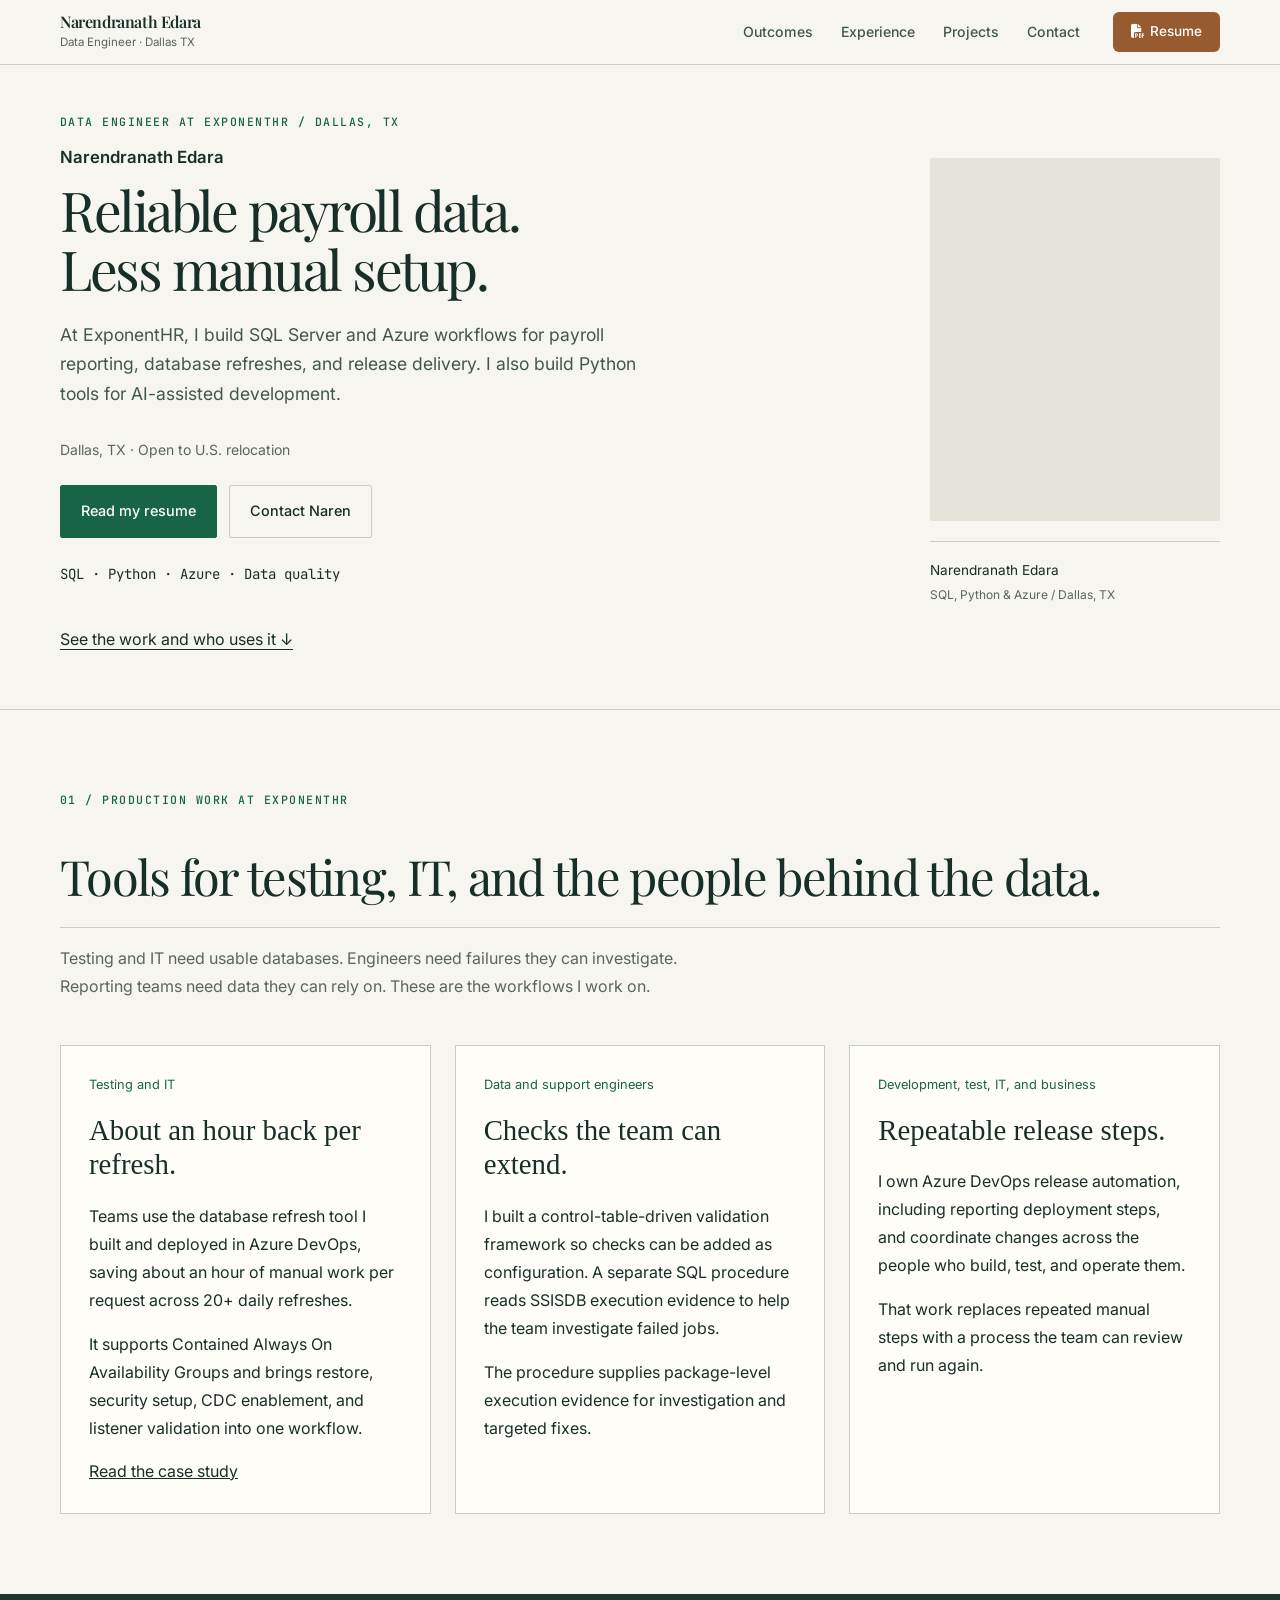
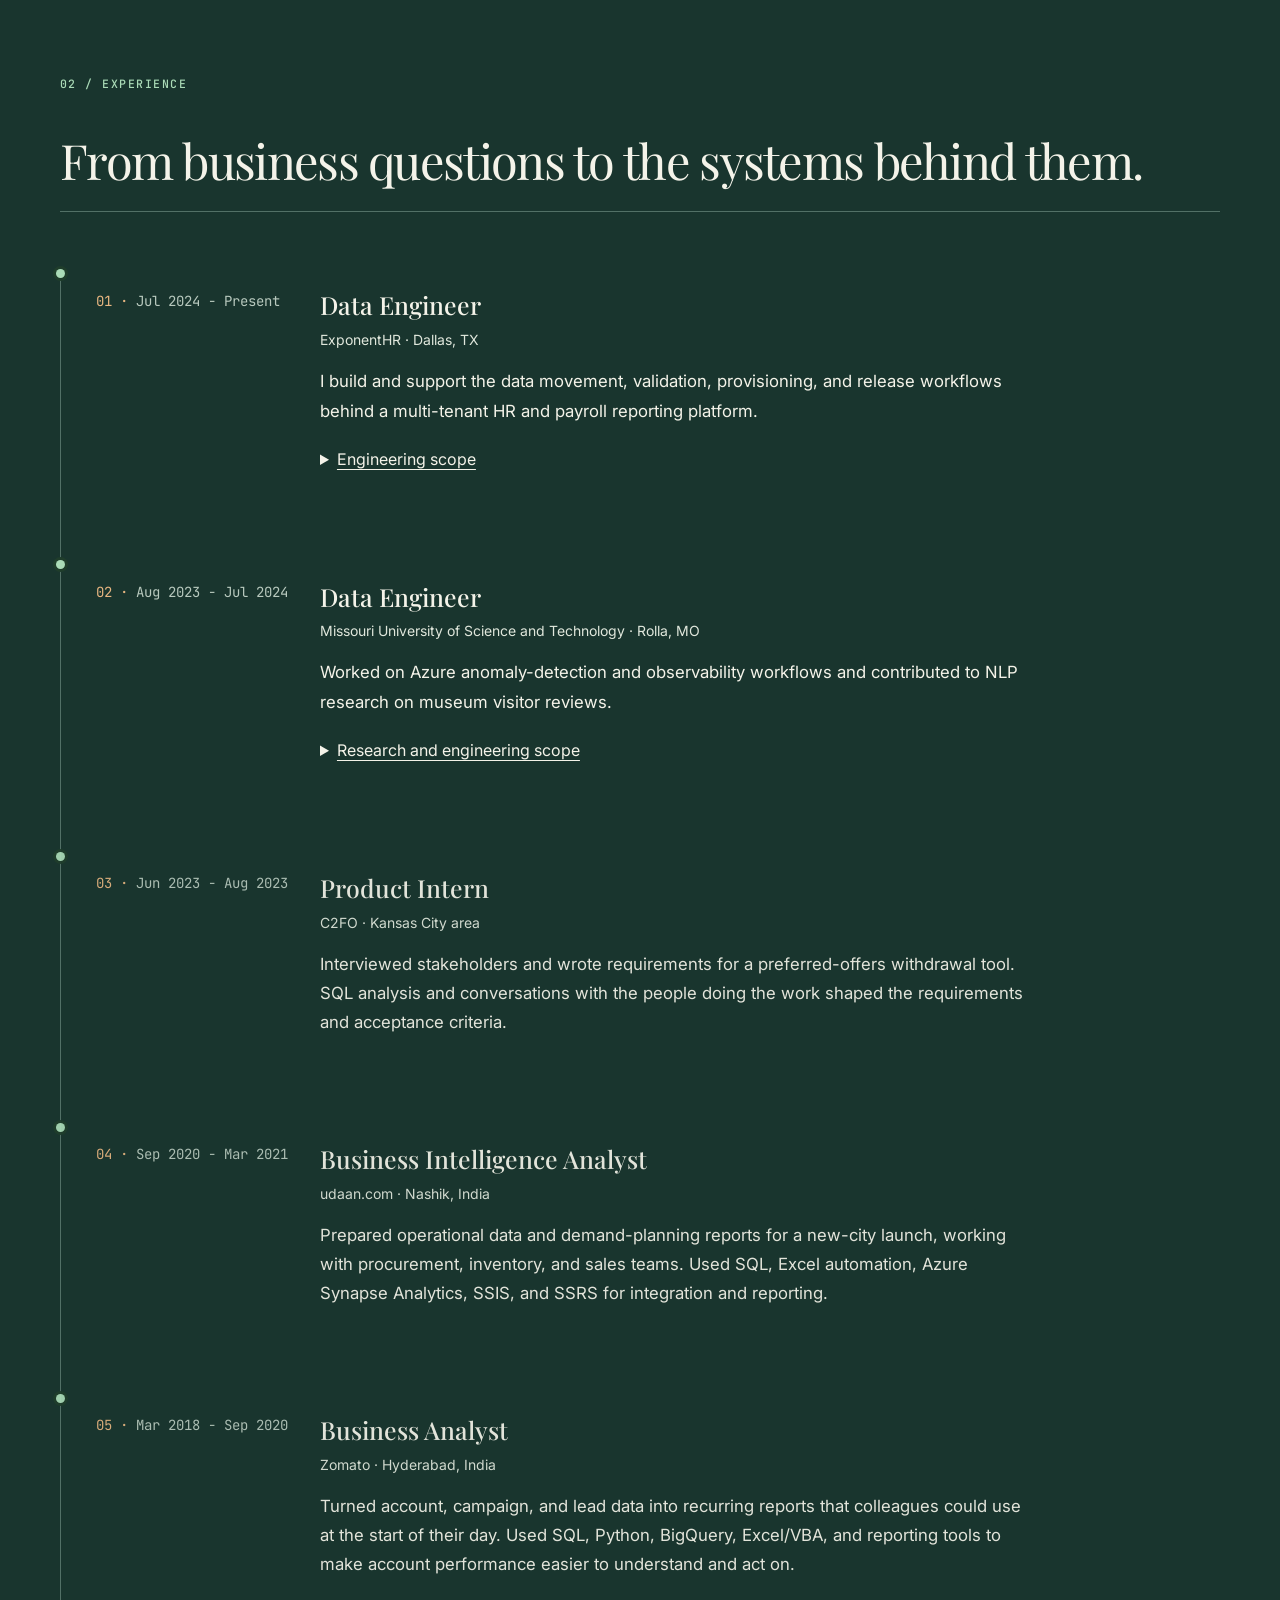
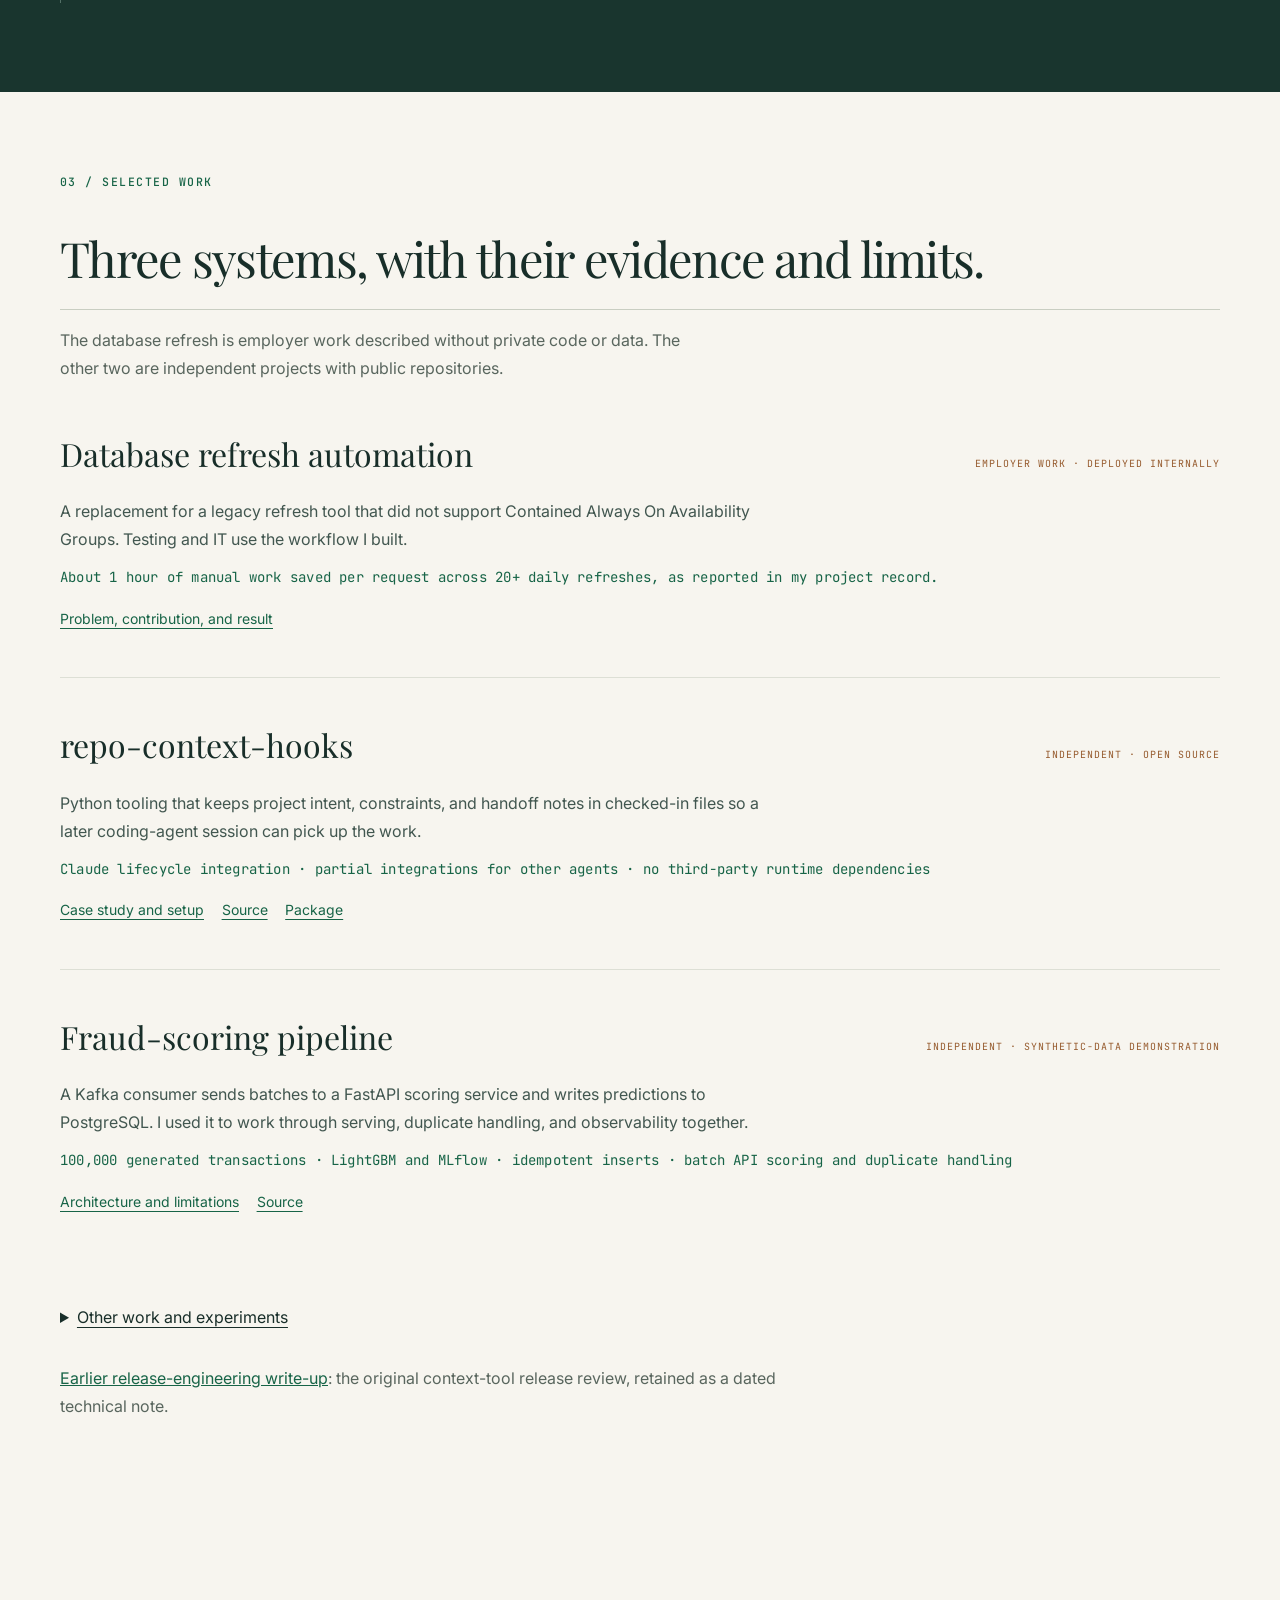
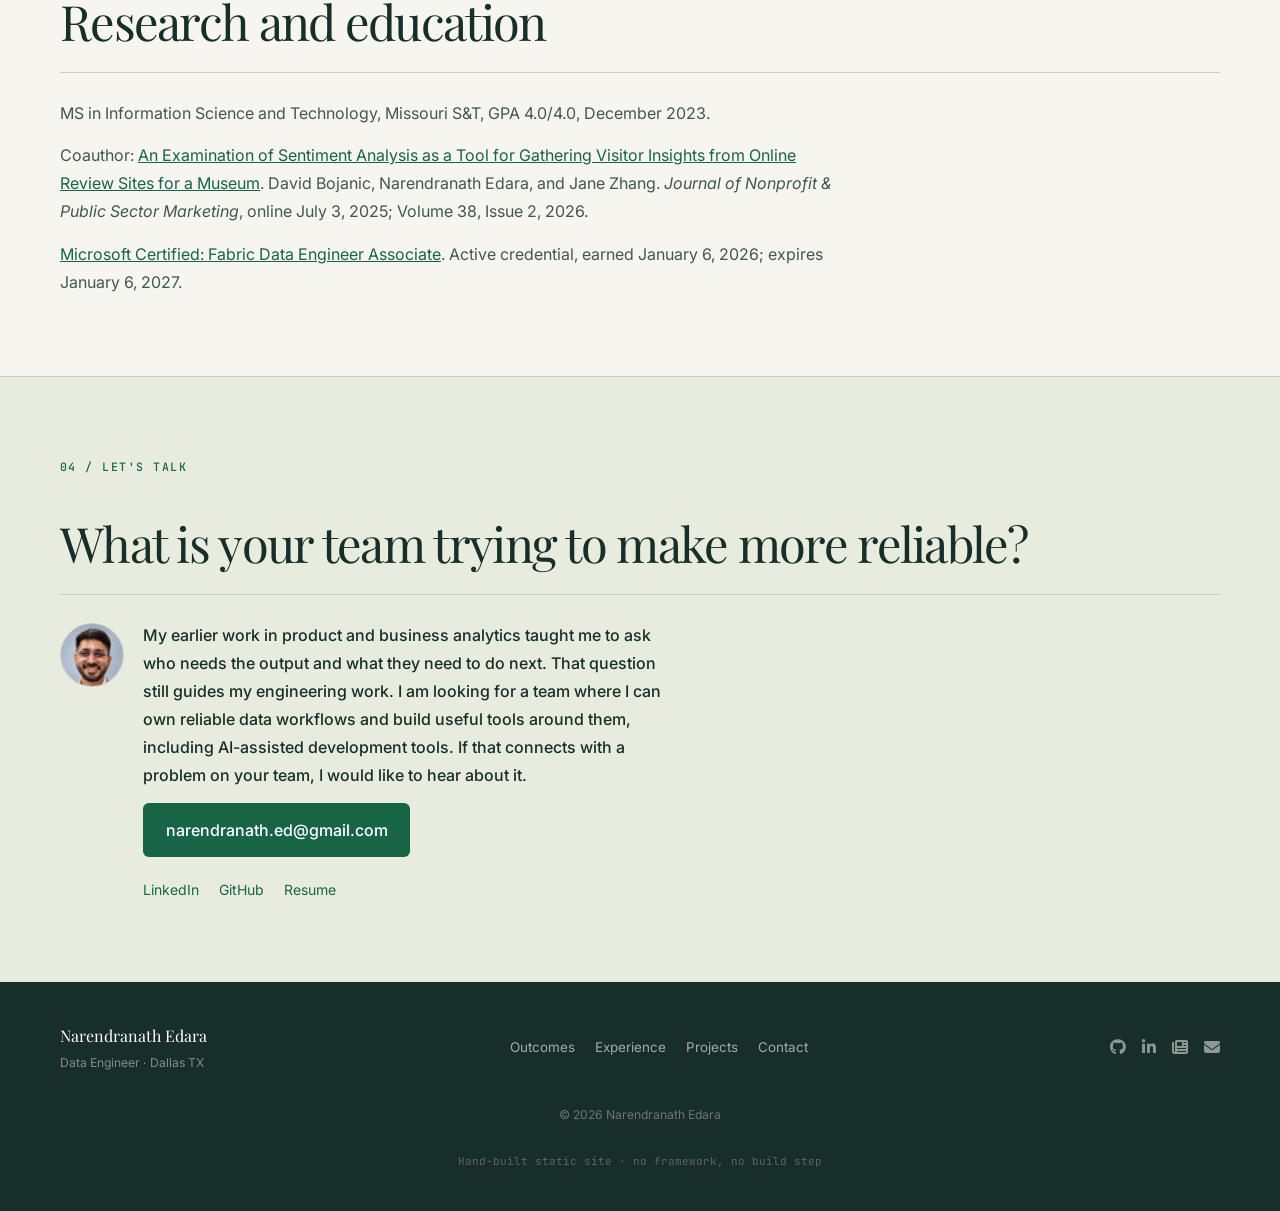
==== index.html @ 7d912629 "Align evidence register and checks with the reviewed reading path" ====
<!DOCTYPE html>
<html lang="en">
<head>
  <meta charset="UTF-8">
  <meta name="viewport" content="width=device-width, initial-scale=1.0">
  <meta name="description" content="Narendranath Edara, Data Engineer at ExponentHR. Reliable SQL Server and Azure pipelines, database refresh automation, and independent Python tools for AI-assisted development.">
  <meta name="author" content="Narendranath Edara">
  <meta property="og:title" content="Narendranath Edara | Data Engineer - Reliable Pipelines and Platform Automation">
  <meta property="og:description" content="Production data engineering and platform automation, with public Python developer tools and clear case studies.">
  <meta property="og:type" content="website">
  <meta property="og:url" content="https://narendranathe.github.io/">
  <!-- Share card: ?v= is the file's own content hash, so regenerating the card
       moves it automatically. LinkedIn and Slack cache by URL, and a stale one
       means the old card outlives the new file. -->
  <meta property="og:image" content="https://narendranathe.github.io/static/originals/headshot-avatar.jpg">
  <meta property="og:image:width" content="512">
  <meta property="og:image:height" content="512">
  <meta property="og:image:type" content="image/jpeg">
  <meta property="og:image:alt" content="Narendranath Edara, Data Engineer at ExponentHR.">
  <meta name="twitter:card" content="summary_large_image">
  <meta name="twitter:image:alt" content="Narendranath Edara, Data Engineer. Data platforms that give teams time back.">
  <link rel="canonical" href="https://narendranathe.github.io/">

  <!-- Favicons: monogram "N" white-on-green for tab (16/32/48); photo on iOS home screen + Android adaptive.
       The green is --accent, the color the stylesheets resolve to. It was #E8743C, which nothing on
       the page has matched for several redesigns, and which put white type at 3.0:1 on a 16px mark. -->
  <!-- Cache-bust query string forces refresh of cached favicons after deploy -->
  <link rel="icon" type="image/png" sizes="48x48" href="/static/favicon-48.png?v=2026-09-22">
  <link rel="icon" type="image/png" sizes="32x32" href="/static/favicon-32.png?v=2026-09-22">
  <link rel="icon" type="image/png" sizes="16x16" href="/static/favicon-16.png?v=2026-09-22">
  <link rel="icon" type="image/x-icon" sizes="any" href="/static/favicon.ico?v=2026-09-22">
  <link rel="apple-touch-icon" sizes="180x180" href="/static/apple-touch-icon.png?v=2aa590ee">
  <link rel="manifest" href="/static/site.webmanifest?v=2026-09-22">
  <meta name="theme-color" content="#176447">
  <meta name="msapplication-TileColor" content="#176447">

  <!-- Telemetry: privacy-respecting, no cookies, your view only -->
  <script defer data-domain="narendranathe.github.io" src="https://plausible.io/js/script.js"></script>

  <!-- Fonts: Inter (UI) + Playfair Display (headlines) + JetBrains Mono (code) -->
  <link rel="preconnect" href="https://fonts.googleapis.com">
  <link rel="preconnect" href="https://fonts.gstatic.com" crossorigin>
  <link href="https://fonts.googleapis.com/css2?family=Inter:wght@300;400;500;600&family=Playfair+Display:ital,wght@0,400;0,500;0,600;1,400&family=JetBrains+Mono:wght@400;500&display=swap" rel="stylesheet">

  <!-- Icons -->
  <link rel="stylesheet" href="https://cdn.jsdelivr.net/npm/@fortawesome/fontawesome-free@6.5.1/css/all.min.css">

  <title>Narendranath Edara | Data Engineer - Reliable Pipelines and Platform Automation</title>
  <link rel="stylesheet" href="styles.css">
  <link rel="stylesheet" href="styles-2.css">
  <link rel="stylesheet" href="styles-3.css">
  <link rel="stylesheet" href="styles-4.css">
  <link rel="stylesheet" href="recruiter.css?v=20261112">

  <!-- LCP candidate: hero portrait, preload to start fetch before body parses.
       Three type-aware preloads in priority order so the browser only
       fetches the format it will render via <picture>. The `type=` filter
       is honored by Chrome 91+, Safari 17+, Firefox; older browsers ignore
       the type attribute and would fetch all three preloads - that tail
       is microscopic in 2026 evergreen, and they fall through to the JPEG
       <picture> source anyway. imagesrcset + imagesizes mirror the
       <picture>'s mobile (max-width: 860px) breakpoint. -->
  <link rel="preload" as="image" type="image/avif"
        imagesrcset="static/originals/headshot-hero-800.avif 800w, static/originals/headshot-hero.avif 1122w"
        imagesizes="(max-width: 860px) 100vw, 1122px"
        fetchpriority="high">
  <link rel="preload" as="image" type="image/webp"
        imagesrcset="static/originals/headshot-hero-800.webp 800w, static/originals/headshot-hero.webp 1122w"
        imagesizes="(max-width: 860px) 100vw, 1122px"
        fetchpriority="high">
  <link rel="preload" as="image" type="image/jpeg"
        href="static/originals/headshot-hero.jpg"
        imagesrcset="static/originals/headshot-hero-800.jpg 800w, static/originals/headshot-hero.jpg 1122w"
        imagesizes="(max-width: 860px) 100vw, 1122px"
        fetchpriority="high">
</head>
<body>

  <a class="skip-link" href="#systems">Skip to work</a>

  <!-- Reading progress bar -->
  <div id="scroll-progress" aria-hidden="true"></div>

  <!-- HEADER -->
  <header class="site-header" id="site-header">
    <div class="container header-inner">
      <a href="#home" class="logo">
        <span class="logo-name">Narendranath Edara</span>
        <span class="logo-role">Data Engineer &middot; Dallas TX</span>
      </a>
      <nav class="main-nav" aria-label="Main navigation">
        <a href="#systems" class="nav-link">Outcomes</a>
        <a href="#experience" class="nav-link">Experience</a>
        <a href="#projects" class="nav-link">Projects</a>
        <a href="#contact" class="nav-link">Contact</a>
      </nav>
      <a href="/static/resume.pdf?v=b0a4215e"
         class="btn btn-resume" target="_blank" rel="noreferrer"
         data-hover-preview="/static/resume-page1-preview.png?v=8bed5311"
         data-hover-title="Resume - last updated Nov 9, 2026"
         data-hover-caption="1 page - click to download PDF"
         onclick="typeof plausible!=='undefined'&&plausible('Resume Download')">
        <i class="fas fa-file-pdf"></i> Resume
      </a>
      <button class="mobile-toggle" aria-label="Open navigation" aria-expanded="false">
        <i class="fas fa-bars"></i>
      </button>
    </div>
    <nav class="mobile-nav" aria-hidden="true">
      <a href="#systems" class="mobile-link">Outcomes</a>
      <a href="#experience" class="mobile-link">Experience</a>
      <a href="#projects" class="mobile-link">Projects</a>
      <a href="#contact" class="mobile-link">Contact</a>
      <a href="/static/resume.pdf?v=b0a4215e"
         class="mobile-link" target="_blank" rel="noreferrer"
         data-hover-preview="/static/resume-page1-preview.png?v=8bed5311"
         data-hover-title="Resume - last updated Nov 9, 2026"
         data-hover-caption="1 page - click to download PDF">Download resume</a>
    </nav>
  </header>

  <main id="home">

    <section class="hero" id="hero">
      <div class="container hero-grid">

        <div class="hero-copy" data-reveal>
          <p class="hero-role">Data Engineer at ExponentHR / Dallas, TX</p>
          <h1 class="hero-name">Narendranath Edara</h1>
          <p class="hero-tagline">Reliable payroll data.<br>Less manual setup.</p>
          <p class="hero-brief">At ExponentHR, I build SQL Server and Azure workflows for payroll reporting, database refreshes, and release delivery. I also build Python tools for AI-assisted development.</p>
          <p class="hero-seeking">Dallas, TX &middot; Open to U.S. relocation</p>
          <div class="hero-actions">
            <a href="/static/resume.pdf?v=b0a4215e" class="btn btn-primary" data-hover-preview="/static/resume-page1-preview.png?v=8bed5311" data-hover-title="Resume - last updated Nov 9, 2026" data-hover-caption="1 page - click to download PDF" target="_blank" rel="noopener noreferrer">Read my resume</a>
            <a href="mailto:narendranath.ed@gmail.com" class="btn btn-primary">Contact Naren</a>
          </div>
          <p class="hero-stack">SQL &middot; Python &middot; Azure &middot; Data quality</p>
          <a class="outcomes-link" href="#systems">See the work and who uses it &darr;</a>
        </div>

<aside class="hero-visual">

          <div class="profile-frame hero-photo-stack">
            <picture>
              <source type="image/avif" media="(max-width: 860px)" srcset="static/originals/headshot-hero-800.avif">
              <source type="image/webp" media="(max-width: 860px)" srcset="static/originals/headshot-hero-800.webp">
              <source media="(max-width: 860px)" srcset="static/originals/headshot-hero-800.jpg">
              <!-- AVIF first (smallest bytes; Chrome 85+ / Safari 16.4+ / Firefox 113+) -->
              <source type="image/avif" srcset="static/originals/headshot-hero.avif">
              <!-- WebP second (universal modern; covers every evergreen browser) -->
              <source type="image/webp" srcset="static/originals/headshot-hero.webp">
              <!-- JPEG fallback for the long tail; also matches the preload `href` -->
              <img src="static/originals/headshot-hero.jpg"
                   alt="Naren Edara, Data Engineer"
                   class="profile-photo"
                   width="1122" height="1402"
                   loading="eager" decoding="async" fetchpriority="high">
            </picture>
          </div>
          <p class="portrait-caption">Narendranath Edara<br><span>SQL, Python &amp; Azure / Dallas, TX</span></p>
          <!-- No stat tiles here. The four that used to sit under the photo
               restated the three bullets on the left and the first rows of
               the table below, and one of them converted 5,000 hours into a
               dollar figure at an hourly rate nobody had given me. Three
               statements of one number is not three times the evidence. -->
        </aside>

      </div>
    </section>

    <section class="section" id="systems">
      <div class="container">
        <p class="section-index">01 / Production work at ExponentHR</p>
        <h2 class="sec-h">Tools for testing, IT, and the people behind the data.</h2>
        <p class="sec-note sec-note--lead">Testing and IT need usable databases. Engineers need failures they can investigate. Reporting teams need data they can rely on. These are the workflows I work on.</p>
        <div class="outcome-grid">
          <article class="outcome-card" data-gt-id="E-IDEM"><p class="outcome-number">Testing and IT</p><h3>About an hour back per refresh.</h3><p>Teams use the database refresh tool I built and deployed in Azure DevOps, saving about an hour of manual work per request across 20+ daily refreshes.</p><p>It supports Contained Always On Availability Groups and brings restore, security setup, CDC enablement, and listener validation into one workflow.</p><a href="database-refresh.html">Read the case study</a></article>
          <article class="outcome-card" data-gt-id="E-OBS,E-SSISDB"><p class="outcome-number">Data and support engineers</p><h3>Checks the team can extend.</h3><p>I built a control-table-driven validation framework so checks can be added as configuration. A separate SQL procedure reads SSISDB execution evidence to help the team investigate failed jobs.</p><p>The procedure supplies package-level execution evidence for investigation and targeted fixes.</p></article>
          <article class="outcome-card" data-gt-id="E2-CICD"><p class="outcome-number">Development, test, IT, and business</p><h3>Repeatable release steps.</h3><p>I own Azure DevOps release automation, including reporting deployment steps, and coordinate changes across the people who build, test, and operate them.</p><p>That work replaces repeated manual steps with a process the team can review and run again.</p></article>
        </div>
      </div>
    </section>

    <section class="section section-dark" id="experience"><div class="container">
      <p class="section-index">02 / Experience</p><h2 class="sec-h">From business questions to the systems behind them.</h2>
      <div class="roles">
        <article class="role"><div class="role-when">Jul 2024 - Present</div><div class="role-what"><h3 class="role-title">Data Engineer</h3><p class="role-org">ExponentHR · Dallas, TX</p><p class="experience-brief">I build and support the data movement, validation, provisioning, and release workflows behind a multi-tenant HR and payroll reporting platform.</p><details class="experience-details"><summary>Engineering scope</summary><div class="case" data-gt-id="E1-CDC,E5-RECOVERY"><h4 class="case-title">Make data movement safe to repeat</h4><p class="case-body">Changed full-table CDC reloads to incremental merge-upserts and worked on rerunnable copy and restore workflows. My responsibilities include production diagnosis and recovery, with documented procedures for CDC and availability-group failures.</p></div><div class="case" data-gt-id="E-AICTX"><h4 class="case-title">Give AI-assisted SQL work the missing context</h4><p class="case-body">Built and internally deployed a Claude Code CLI context harness that my team uses. Key relationships and table grain come from schema metadata; I add business meaning by hand. It gives the assistant business context for joins and defect diagnosis.</p></div><p class="role-tech">SQL Server · T-SQL · Python · SSIS · CDC · Azure DevOps · Microsoft Fabric</p></details></div></article>
        <article class="role"><div class="role-when">Aug 2023 - Jul 2024</div><div class="role-what"><h3 class="role-title">Data Engineer</h3><p class="role-org">Missouri University of Science and Technology · Rolla, MO</p><p class="experience-brief" data-gt-id="M1">Worked on Azure anomaly-detection and observability workflows and contributed to NLP research on museum visitor reviews.</p><details class="experience-details"><summary>Research and engineering scope</summary><p class="case-body">The research compared VADER and RoBERTa sentiment methods across TripAdvisor and Yelp reviews, then examined their relationship to visitor ratings. The published results reinforce why source choice and evaluation method matter. The publication appeared after this university role.</p><p><a href="https://doi.org/10.1080/10495142.2025.2525123">Read the journal abstract</a></p></details></div></article>
        <article class="role role--compact"><div class="role-when">Jun 2023 - Aug 2023</div><div class="role-what"><h3 class="role-title">Product Intern</h3><p class="role-org">C2FO · Kansas City area</p><p class="experience-brief" data-gt-id="C-PRD,C-SQL">Interviewed stakeholders and wrote requirements for a preferred-offers withdrawal tool. SQL analysis and conversations with the people doing the work shaped the requirements and acceptance criteria.</p></div></article>
        <article class="role role--compact"><div class="role-when">Sep 2020 - Mar 2021</div><div class="role-what"><h3 class="role-title">Business Intelligence Analyst</h3><p class="role-org">udaan.com · Nashik, India</p><p class="experience-brief" data-gt-id="U-DATA-TOOLS">Prepared operational data and demand-planning reports for a new-city launch, working with procurement, inventory, and sales teams. Used SQL, Excel automation, Azure Synapse Analytics, SSIS, and SSRS for integration and reporting.</p></div></article>
        <article class="role role--compact"><div class="role-when">Mar 2018 - Sep 2020</div><div class="role-what"><h3 class="role-title">Business Analyst</h3><p class="role-org">Zomato · Hyderabad, India</p><p class="experience-brief" data-gt-id="Z-DATA-TOOLS">Turned account, campaign, and lead data into recurring reports that colleagues could use at the start of their day. Used SQL, Python, BigQuery, Excel/VBA, and reporting tools to make account performance easier to understand and act on.</p></div></article>
      </div>
    </div></section>

    <section class="section" id="projects"><div class="container">
      <p class="section-index">03 / Selected work</p><h2 class="sec-h">Three systems, with their evidence and limits.</h2>
      <p class="sec-note sec-note--lead">The database refresh is employer work described without private code or data. The other two are independent projects with public repositories.</p>
      <div class="proj-list">
        <article class="proj" data-gt-id="E-IDEM"><div class="proj-head"><h3 class="proj-name">Database refresh automation</h3><p class="proj-meta">EMPLOYER WORK · DEPLOYED INTERNALLY</p></div><p class="proj-line">A replacement for a legacy refresh tool that did not support Contained Always On Availability Groups. Testing and IT use the workflow I built.</p><p class="proj-proof">About 1 hour of manual work saved per request across 20+ daily refreshes, as reported in my project record.</p><p class="proj-links"><a href="database-refresh.html">Problem, contribution, and result</a></p></article>
        <article class="proj" data-gt-id="P-HOOKS"><div class="proj-head"><h3 class="proj-name">repo-context-hooks</h3><p class="proj-meta">INDEPENDENT · OPEN SOURCE</p></div><p class="proj-line">Python tooling that keeps project intent, constraints, and handoff notes in checked-in files so a later coding-agent session can pick up the work.</p><p class="proj-proof">Claude lifecycle integration · partial integrations for other agents · no third-party runtime dependencies</p><p class="proj-links"><a href="repo-context-hooks.html">Case study and setup</a> <a href="https://github.com/narendranathe/repo-context-hooks">Source</a> <a href="https://pypi.org/project/repo-context-hooks/">Package</a></p></article>
        <article class="proj" data-gt-id="P-FRAUD"><div class="proj-head"><h3 class="proj-name">Fraud-scoring pipeline</h3><p class="proj-meta">INDEPENDENT · SYNTHETIC-DATA DEMONSTRATION</p></div><p class="proj-line">A Kafka consumer sends batches to a FastAPI scoring service and writes predictions to PostgreSQL. I used it to work through serving, duplicate handling, and observability together.</p><p class="proj-proof">100,000 generated transactions · LightGBM and MLflow · idempotent inserts · batch API scoring and duplicate handling</p><p class="proj-links"><a href="fraud-detection.html">Architecture and limitations</a> <a href="https://github.com/narendranathe/fraud-detection-ml-platform">Source</a></p></article>
      </div>
      <details class="more-evidence"><summary>Other work and experiments</summary><p><a href="portfolio-risk.html">Portfolio risk analytics</a> is an in-progress streaming and API integration experiment. Its current API can fall back to generated sample data; it is not presented as a completed live pipeline.</p><p><a href="autoapply-ai.html">AutoApply AI</a> is a separate private project in document and application workflows. Its source and present deployment were not independently revalidated in this review.</p></details>
      <p class="sec-note"><a href="content/posts/repo-context-hooks-supply-chain.html">Earlier release-engineering write-up</a>: the original context-tool release review, retained as a dated technical note.</p>
    </div></section>

    <section class="section" id="research"><div class="container"><h2 class="sec-h">Research and education</h2><div class="creds">
      <p>MS in Information Science and Technology, Missouri S&amp;T, GPA 4.0/4.0, December 2023.</p>
      <p data-gt-id="M4">Coauthor: <a href="https://doi.org/10.1080/10495142.2025.2525123">An Examination of Sentiment Analysis as a Tool for Gathering Visitor Insights from Online Review Sites for a Museum</a>. David Bojanic, Narendranath Edara, and Jane Zhang. <em>Journal of Nonprofit &amp; Public Sector Marketing</em>, online July 3, 2025; Volume 38, Issue 2, 2026.</p>
      <p><a href="https://learn.microsoft.com/en-us/users/narendranathedara-5832/credentials/5e2a5d5c02717f71">Microsoft Certified: Fabric Data Engineer Associate</a>. Active credential, earned January 6, 2026; expires January 6, 2027.</p>
    </div></div></section>

    <section class="section section-alt" id="contact">
      <div class="container">
        <p class="section-index">04 / Let's talk</p>
        <h2 class="sec-h" data-reveal>What is your team trying to make more reliable?</h2>
        <div class="contact" data-reveal>
          <span class="contact-avatar"><picture><source type="image/webp" srcset="static/originals/headshot-avatar.webp"><img src="static/originals/headshot-avatar.jpg" alt="Naren Edara" width="512" height="512" loading="lazy"></picture></span>
          <div class="contact-body">
            <p class="contact-lead">My earlier work in product and business analytics taught me to ask who needs the output and what they need to do next. That question still guides my engineering work. I am looking for a team where I can own reliable data workflows and build useful tools around them, including AI-assisted development tools. If that connects with a problem on your team, I would like to hear about it.</p>
            <p><a href="mailto:narendranath.ed@gmail.com?subject=Re%3A%20Data%20Engineering%20-%20%5BCompany%20Name%5D" class="btn btn-primary contact-email">narendranath.ed@gmail.com</a></p>
            <p class="contact-links">
              <a href="https://www.linkedin.com/in/narendranathe/" target="_blank" rel="noreferrer" data-hover-preview="/static/preview-linkedin.png" data-hover-title="Narendranath Edara on LinkedIn" data-hover-caption="Data Engineer - Dallas TX">LinkedIn</a>
              <a href="https://github.com/narendranathe" target="_blank" rel="noreferrer">GitHub</a>
              <a href="/static/resume.pdf?v=b0a4215e" target="_blank" rel="noreferrer" data-hover-preview="/static/resume-page1-preview.png?v=8bed5311" data-hover-title="Resume - last updated Nov 9, 2026" data-hover-caption="1 page - click to download PDF" onclick="typeof plausible!=='undefined'&&plausible('Resume Download')">Resume</a>
            </p>
          </div>
        </div>
      </div>
    </section>

  </main>

  <!-- FOOTER -->
  <footer class="site-footer">
    <div class="container footer-inner">
      <div class="footer-left">
        <span class="footer-name">Narendranath Edara</span>
        <span class="footer-tagline">Data Engineer &middot; Dallas TX</span>
      </div>
      <nav class="footer-nav" aria-label="Footer navigation">
        <a href="#systems">Outcomes</a>
        <a href="#experience">Experience</a>
        <a href="#projects">Projects</a>
        <a href="#contact">Contact</a>
      </nav>
      <div class="footer-social">
        <a href="https://github.com/narendranathe" target="_blank" rel="noreferrer" aria-label="GitHub"
           data-hover-preview="/static/preview-github.png"
           data-hover-title="GitHub - @narendranathe"
           data-hover-caption="Public repositories behind the claims above"><i class="fab fa-github"></i></a>
        <a href="https://www.linkedin.com/in/narendranathe/" target="_blank" rel="noreferrer" aria-label="LinkedIn"
           data-hover-preview="/static/preview-linkedin.png"
           data-hover-title="LinkedIn - Narendranath Edara"
           data-hover-caption="Data Engineer - Dallas TX"><i class="fab fa-linkedin-in"></i></a>
        <a href="https://narendranathe.substack.com" target="_blank" rel="noreferrer" aria-label="Substack"
           data-hover-preview="/static/preview-substack.png"
           data-hover-embed="substack-feed"
           data-hover-feed="/static/substack-latest.json"
           data-hover-title="Substack - narendranathe"
           data-hover-caption="Technical notes and project write-ups"><i class="fas fa-newspaper"></i></a>
        <a href="mailto:narendranath.ed@gmail.com?subject=Re%3A%20Data%20Engineering%20-%20%5BCompany%20Name%5D" aria-label="Email"><i class="fas fa-envelope"></i></a>
      </div>
      <p class="footer-copy">&copy; <span id="footer-year"></span> Narendranath Edara</p>
      <p class="footer-colophon">Hand-built static site &middot; no framework, no build step</p>
    </div>
  </footer>

  <script src="app.js"></script>

</body>
</html>
---- styles.css ----
/* ============================================================
   NARENDRANATH EDARA — Portfolio Design System
   Light warm theme · Inter + Playfair Display + JetBrains Mono
   ============================================================ */
/* ---- This is sheet 1 of 4: tokens, base elements, header, hero,
     homepage sections through the artifact-register grammar.
     styles-2/3/4.css load after it; tokens here are document-wide. ---- */


:root {
  --bg:           #fafaf8;
  --bg-alt:       #f2f0eb;
  --fg:           #1a1818;
  --fg-soft:      #45423e;
  --fg-muted:     #6e6963;
  --accent:       #176b52;
  --accent-lt:    #1e8a68;
  --accent-warm:  #9a6224;
  --border:       #d8d3c9;
  --border-soft:  #e4e0d8;
  --chip-bg:      #eae7e0;
  --chip-fg:      #3a3733;
  --nav-bg:       rgba(250,250,248,0.94);
  --graph-bg-a:   #ece9e2;
  --graph-bg-b:   #f4f2ee;
  --shadow-sm:    0 1px 4px rgba(0,0,0,0.06);
  --shadow-md:    0 4px 20px rgba(0,0,0,0.08);
  --shadow-lg:    0 8px 40px rgba(0,0,0,0.1);
  --r:            6px;
  --r-lg:         12px;
}

/* ---- Reset ---- */
*, *::before, *::after { box-sizing: border-box; }
html { scroll-behavior: smooth; }
body {
  margin: 0;
  background: var(--bg);
  color: var(--fg);
  font-family: 'Inter', -apple-system, BlinkMacSystemFont, 'Segoe UI', sans-serif;
  font-size: 1rem;
  line-height: 1.7;
  -webkit-font-smoothing: antialiased;
  -moz-osx-font-smoothing: grayscale;
}
img { max-width: 100%; display: block; }
a { color: inherit; }
ul, ol { margin: 0; padding: 0; }
h1, h2, h3, h4 { margin: 0; font-weight: 500; }
p { margin: 0; }
button { font-family: inherit; cursor: pointer; }

/* ---- Scroll progress ---- */
#scroll-progress {
  position: fixed; top: 0; left: 0;
  height: 2px; width: 0;
  background: linear-gradient(90deg, var(--accent), var(--accent-warm));
  z-index: 9999;
  transition: width 0.1s linear;
  pointer-events: none;
}

/* ---- Layout ---- */
.container {
  max-width: 1140px;
  margin: 0 auto;
  padding: 0 1.5rem;
}
@media (min-width: 768px) { .container { padding: 0 2.5rem; } }

.section { padding: 5rem 0; }
.section-alt { background: var(--bg-alt); }

/* --- dark experience band ---
   The career history gets its own inverted band: deep green-charcoal
   ground, off-white ink, every component inside recolored by scoping
   the same tokens the rest of the site uses. The alternating
   cream -> dark -> cream rhythm makes the section impossible to miss
   and ends the beige-on-beige problem for good. */
.section-dark {
  --fg:           #F3EEE5;
  --fg-soft:      #C9C2B4;
  --fg-muted:     #9A9384;
  --accent:       #63B995;
  --accent-lt:    #7FCBAC;
  --accent-warm:  #D9A05B;
  --border:       #2E3833;
  --border-soft:  #27302B;
  background: #1F3D2B;
  color: var(--fg);
}

/* Career timeline: one rail down the left edge, a node per role,
   entries numbered in mono like a service list. */
.section-dark .roles { position: relative; counter-reset: role; }
.section-dark .roles::before {
  content: ""; position: absolute; left: 0; top: 0.55rem; bottom: 0.55rem;
  width: 1px; background: var(--border);
}
.section-dark .role { position: relative; counter-increment: role; padding-left: 2.25rem; grid-template-columns: 11.5rem 1fr; }
.section-dark .role::before {
  content: ""; position: absolute; left: -4px; top: 0.55rem;
  width: 9px; height: 9px; border-radius: 50%;
  background: var(--accent);
  box-shadow: 0 0 0 3px #1F3D2B;
}
.section-dark .role-when { white-space: nowrap; }
.section-dark .role-when::before {
  content: counter(role, decimal-leading-zero) "  \00B7  ";
  color: var(--accent-warm);
}
.section-dark .system-diagram { color: var(--fg-soft); }
/* ---- Experience evidence layer (dark band) ---- */
.section-dark .case { margin-top: 2rem; }
.section-dark .case:first-of-type { margin-top: 1.25rem; }

/* outcome strips: machine-verifiable results, mono + signal green, tabular numerals */
.section-dark .case-outcome {
  font-family: 'JetBrains Mono', ui-monospace, monospace;
  font-size: 0.76rem;
  letter-spacing: 0.015em;
  color: var(--accent);
  margin-top: 0.85rem;
  font-variant-numeric: tabular-nums;
}
.section-dark .case-outcome::before {
  content: "\2192\00a0\00a0";
  color: var(--fg-muted);
}

/* runbook: failure taxonomy as an artifact, hairline left rule, amber ordinals */
.section-dark .runbook {
  counter-reset: rb;
  margin: 1.1rem 0 0;
  padding: 0.35rem 0 0.35rem 1.1rem;
  border-left: 1px solid var(--border);
  font-family: 'JetBrains Mono', ui-monospace, monospace;
  font-size: 0.78rem;
  line-height: 2;
  color: var(--fg-soft);
  font-variant-numeric: tabular-nums;
}
.section-dark .runbook .rb-h {
  display: block;
  font-size: 0.62rem;
  letter-spacing: 0.11em;
  text-transform: uppercase;
  color: var(--fg-muted);
  margin-bottom: 0.15rem;
}
.section-dark .runbook .rb-i { display: block; counter-increment: rb; }
.section-dark .runbook .rb-i::before {
  content: counter(rb, decimal-leading-zero) "\00a0\00a0";
  color: var(--accent-warm);
}
.section-dark .runbook .rb-note {
  display: block;
  color: var(--accent);
  margin-top: 0.15rem;
}
.section-dark .case-body--after { margin-top: 1rem; }

/* technical surface area: secondary evidence, quiet mono, never a headline */
.section-dark .role-tech {
  font-family: 'JetBrains Mono', ui-monospace, monospace;
  font-size: 0.66rem;
  letter-spacing: 0.09em;
  text-transform: uppercase;
  color: #A8A191; /* 4.64:1 on the band; fg-muted is 3.91:1, under AA at this size */
  margin-top: 1.6rem;
}
.section-dark .role--compact .role-tech { margin-top: 1rem; }
.section-dark .role--compact .case { margin-top: 0.85rem; }
.section-dark .role--compact .case-body { max-width: 66ch; }

/* progressive disclosure of space: compressed roles breathe less */
.section-dark .role--compact { opacity: 0.92; }

@media (max-width: 860px) {
  .section-dark .case-outcome { font-size: 0.72rem; }
  .section-dark .runbook { font-size: 0.72rem; line-height: 1.9; }
}


/* ---- Typography utilities ---- */
.section-label {
  display: block;
  font-size: 0.72rem;
  font-weight: 600;
  letter-spacing: 0.12em;
  text-transform: uppercase;
  color: var(--accent);
  margin-bottom: 0.75rem;
}
.section-head { margin-bottom: 3rem; }
.section-title {
  font-family: 'Playfair Display', Georgia, serif;
  font-size: clamp(1.75rem, 3.5vw, 2.4rem);
  font-weight: 500;
  line-height: 1.2;
  color: var(--fg);
  margin-bottom: 0.75rem;
  letter-spacing: -0.01em;
}
.section-subtitle {
  font-size: 1rem;
  color: var(--fg-soft);
  max-width: 620px;
  line-height: 1.7;
}
.mono {
  font-family: 'JetBrains Mono', 'Courier New', monospace;
  font-size: 0.88em;
  background: var(--chip-bg);
  padding: 0.1em 0.35em;
  border-radius: 3px;
}
.text-link {
  color: var(--accent);
  text-decoration: none;
  font-size: 0.9rem;
  font-weight: 500;
  border-bottom: 1px solid transparent;
  transition: border-color 0.2s;
}
.text-link:hover { border-color: var(--accent); }

/* ---- Scroll reveal ---- */
[data-reveal] {
  opacity: 0;
  transform: translateY(24px);
  transition: opacity 0.55s ease-out, transform 0.55s ease-out;
}
[data-reveal].revealed {
  opacity: 1;
  transform: translateY(0);
}

/* ---- Buttons ---- */
.btn {
  display: inline-flex; align-items: center; gap: 0.4rem;
  padding: 0.65rem 1.35rem;
  font-size: 0.9rem; font-weight: 500;
  border-radius: var(--r);
  text-decoration: none;
  transition: background 0.2s, color 0.2s, border-color 0.2s, box-shadow 0.2s, transform 0.2s ease;
  white-space: nowrap;
  cursor: pointer; border: none;
}
.btn-primary {
  background: var(--accent); color: #fff;
}
.btn-primary:hover { background: var(--accent-lt); box-shadow: 0 2px 12px rgba(23,107,82,0.28); }
.btn-ghost {
  background: transparent; color: var(--fg);
  border: 1.5px solid var(--border);
}
.btn-ghost:hover { border-color: var(--accent); color: var(--accent); }
.btn-resume {
  background: var(--accent-warm); color: #fff;
  padding: 0.5rem 1.1rem;
  font-size: 0.85rem;
  border-radius: var(--r);
  text-decoration: none;
  display: inline-flex; align-items: center; gap: 0.35rem;
  font-weight: 500; transition: background 0.2s;
}
.btn-resume:hover { background: #9a6020; }

/* ---- Chips ---- */
.chip {
  display: inline-flex; align-items: center;
  padding: 0.25rem 0.65rem;
  background: var(--chip-bg); color: var(--chip-fg);
  border-radius: 20px;
  font-size: 0.78rem; font-weight: 500;
  border: 1px solid var(--border-soft);
  white-space: nowrap;
}

/* ============================================================
   HEADER
   ============================================================ */
.site-header {
  position: fixed; top: 0; left: 0; right: 0;
  z-index: 200;
  transition: background 0.3s, box-shadow 0.3s;
  background: transparent;
}
.site-header.scrolled {
  background: var(--nav-bg);
  backdrop-filter: blur(12px);
  -webkit-backdrop-filter: blur(12px);
  box-shadow: 0 1px 0 var(--border);
}
.header-inner {
  display: flex; align-items: center; gap: 1.25rem;
  height: 64px;
}
.logo {
  display: flex; flex-direction: column; gap: 0.1rem;
  text-decoration: none; flex-shrink: 0;
}
.logo-name {
  font-family: 'Playfair Display', serif;
  font-size: 1rem; font-weight: 600; color: var(--fg);
  line-height: 1.2;
}
.logo-role { font-size: 0.72rem; color: var(--fg-muted); }
.main-nav {
  display: flex; align-items: center; gap: 0.15rem;
  margin-left: auto;
}
.nav-link {
  padding: 0.4rem 0.8rem;
  font-size: 0.88rem; font-weight: 500; color: var(--fg-soft);
  text-decoration: none; border-radius: var(--r);
  transition: color 0.2s, background 0.2s;
}
.nav-link:hover { color: var(--fg); background: var(--bg-alt); }
.mobile-toggle {
  display: none; background: none; border: none;
  padding: 0.4rem; font-size: 1.1rem;
  color: var(--fg); margin-left: auto;
}
.mobile-nav {
  display: none; flex-direction: column;
  background: var(--bg); border-top: 1px solid var(--border);
  padding: 0.75rem 1.5rem;
}
.mobile-nav.is-open { display: flex; }
.mobile-link {
  padding: 0.65rem 0;
  font-size: 0.95rem; font-weight: 500; color: var(--fg);
  text-decoration: none; border-bottom: 1px solid var(--border-soft);
}
.mobile-link:last-child { border: none; }
@media (max-width: 780px) {
  .main-nav, .btn-resume { display: none; }
  .mobile-toggle { display: block; }
}

/* ============================================================
   HERO
   ============================================================ */
.hero {
  padding: 7.5rem 0 5rem;
  background: var(--bg);
}
.hero-grid {
  display: grid; grid-template-columns: 1fr 1fr;
  gap: 4rem; align-items: start;
}
.hero-name {
  font-family: 'Playfair Display', Georgia, serif;
  font-size: clamp(2.4rem, 5vw, 3.75rem);
  font-weight: 600; line-height: 1.1;
  letter-spacing: -0.02em; color: var(--fg);
  margin-bottom: 0.6rem;
}
.hero-role {
  font-size: 0.78rem; font-weight: 700;
  color: var(--accent); letter-spacing: 0.12em;
  text-transform: uppercase; margin-bottom: 0.85rem;
}
/* Was serif italic behind a 3px accent rail. That is a pull-quote
   treatment, and quoting your own tagline back at the reader is the
   single most self-regarding thing a personal site can do. It is a
   sentence; it is now set as one. */
.hero-tagline {
  font-size: clamp(1.02rem, 1.6vw, 1.15rem);
  line-height: 1.6; color: var(--fg);
  margin-bottom: 1.4rem; max-width: 54ch;
}
.hero-brief {
  font-size: 0.97rem; line-height: 1.75; color: var(--fg-soft);
  margin-bottom: 1.75rem; max-width: 520px;
}
.hero-proof {
  list-style: none;
  display: flex; flex-direction: column; gap: 0.85rem;
  margin-bottom: 2.25rem;
}
.hero-proof li {
  display: flex; gap: 0.75rem; align-items: flex-start;
  font-size: 0.92rem; line-height: 1.65; color: var(--fg-soft);
}
.proof-dot {
  width: 6px; height: 6px; background: var(--accent-warm);
  border-radius: 50%; flex-shrink: 0; margin-top: 0.55rem;
}
.hero-proof strong { color: var(--fg); font-weight: 600; }
.hero-actions { display: flex; flex-wrap: wrap; gap: 0.75rem; }

.hero-visual { display: flex; flex-direction: column; gap: 1.5rem; }
.profile-frame {
  border-radius: var(--r-lg); overflow: hidden;
  border: 1px solid var(--border); box-shadow: var(--shadow-md);
  background: var(--bg-alt); aspect-ratio: 4/5;
  width: min(100%, 368px); max-width: 368px;
}
.profile-photo {
  width: 100%; height: 100%; display: block;
  object-fit: cover; object-position: 50% 50%;
}
.hero-photo-stack { position: relative; }
.metric-grid {
  display: grid; grid-template-columns: 1fr 1fr;
  gap: 1px; background: var(--border);
  border: 1px solid var(--border); border-radius: var(--r); overflow: hidden;
}
.metric-item {
  background: var(--bg); padding: 1rem 1.25rem;
  display: flex; flex-direction: column; gap: 0.2rem;
}
.metric-num {
  font-family: 'Playfair Display', serif;
  font-size: 1.55rem; font-weight: 600;
  color: var(--accent); line-height: 1.1;
}
.metric-lbl { font-size: 0.74rem; color: var(--fg-muted); font-weight: 500; }

@media (max-width: 860px) {
  .hero { padding: 6rem 0 3.5rem; }
  .hero-grid { grid-template-columns: 1fr; gap: 2.5rem; }
  /* No order:-1 here. The portrait used to be hoisted above the copy on
     mobile, which meant the entire mobile first screen was a headshot -
     no name, no thesis, no proof until a full screen of scrolling. DOM
     order wins now, so mobile reads the same way desktop does: who,
     what, then evidence. The portrait follows. */
  .hero-visual { width: min(100%, 300px); margin-inline: auto; }
  .profile-frame { width: 100%; max-width: 300px; aspect-ratio: 4/5; }
  .profile-photo { object-position: 50% 50%; }
}

/* Visually-hidden utility. There was only a .impact-strip-scoped copy
   of this, so an .sr-only used anywhere else rendered as visible text.
   The scoped rule stays where it is; this is the general one. */
.sr-only {
  position: absolute;
  width: 1px; height: 1px;
  padding: 0; margin: -1px;
  overflow: hidden;
  clip: rect(0, 0, 0, 0);
  white-space: nowrap;
  border: 0;
}


/* In-page jump menu. Sits under the hero CTA so the first screen ends
   with somewhere to go. */
.hero-toc {
  display: flex; flex-wrap: wrap; gap: 0.4rem 0.5rem;
  margin-top: 1.5rem;
}
.hero-toc a {
  font-family: 'JetBrains Mono', monospace;
  font-size: 0.7rem; letter-spacing: 0.04em;
  color: var(--fg-soft); text-decoration: none;
  border: 1px solid var(--border); border-radius: 2rem;
  padding: 0.3rem 0.7rem;
  transition: border-color 0.2s, color 0.2s;
}
.hero-toc a:hover, .hero-toc a:focus-visible {
  color: var(--accent); border-color: var(--accent);
}

@media (max-width: 860px) {
  /* The portrait used to eat 375px of a 750px fold. On a phone it is an
     avatar beside nothing, and the proof points get the space instead. */
  .hero { padding: 5rem 0 2.5rem; }
  .hero-grid { gap: 1.5rem; }
  /* The photo leads on a phone, the way every profile does. */
  .hero-visual { order: -1; width: auto; margin-inline: 0; }
  /* There used to be a 76px circular avatar here, with .profile-photo
     scaled 3.34x and its origin pinned to face coordinates measured off
     the old 1200x1500 full-length photo, to crop a face out of it.
     recruiter.css later restored a 4:5 frame at 280px and overrode the
     frame's size, but nothing reset the zoom - so the portrait kept being
     magnified 3.34x inside a frame that no longer wanted it, which cropped
     the head off the top and stretched 240px of real detail across the
     width of a phone. The frame is the portrait's own 4:5 now and the
     photo simply fills it, so both rules are gone rather than retuned. */
  /* Avatar takes 64px of the row; let the email button use the rest */
  .contact-email { display: block; text-align: center; }
  .hero-name { font-size: 2rem; margin-bottom: 0.4rem; }
  .hero-role { font-size: 0.72rem; letter-spacing: 0.09em; margin-bottom: 0.5rem; }
  /* margin trimmed 0.9 -> 0.65rem: dropping the serif italic for plain
     body type cost the tagline a wrap on a 390px screen, and the hero
     has to clear 844px. */
  .hero-tagline { font-size: 1rem; line-height: 1.45; margin-bottom: 0.65rem; }
  .hero-proof { gap: 0.6rem; margin-bottom: 1.1rem; }
  .hero-proof li { font-size: 0.87rem; line-height: 1.5; }
  /* .hero-stack / .hero-seeking mobile margins are set in the later
     mobile block near their base rules. Setting them here would lose:
     the base declarations sit further down the file at equal
     specificity, so source order beats this block. */
  /* Section chrome is desktop-sized. On a phone it stands between the
     hero and the first number, so it gets trimmed rather than scrolled
     past. */
  .section { padding: 2.75rem 0; }
  #proof .section-subtitle { display: none; }
  #proof .section-title { font-size: 1.5rem; }
  .ledger-row { padding: 1.1rem 1.15rem 1.2rem; }
  .ledger-line { font-size: 0.83rem; line-height: 1.55; }
}


/* Projects behind one click. Six cards is a lot of scroll for a reader
   who has not decided yet; the summary names them so the click is
   informed rather than blind. */
.projects-fold { border-top: 1px solid var(--border); }
.projects-summary {
  cursor: pointer; list-style: none;
  padding: 1.1rem 0 1.2rem;
  display: flex; flex-direction: column; gap: 0.25rem;
}
.projects-summary::-webkit-details-marker { display: none; }
.projects-summary-open, .projects-summary-close {
  font-family: 'Playfair Display', serif;
  font-size: 1.1rem; color: var(--accent);
}
.projects-summary-open::after { content: ' +'; font-family: 'JetBrains Mono', monospace; }
.projects-summary-close::after { content: ' -'; font-family: 'JetBrains Mono', monospace; }
.projects-summary-close { display: none; }
.projects-fold[open] .projects-summary-open { display: none; }
.projects-fold[open] .projects-summary-close { display: inline; }
.projects-summary-hint { font-size: 0.78rem; color: var(--fg-muted); line-height: 1.5; }
.projects-summary:focus-visible { outline: 2px solid var(--accent); outline-offset: 3px; }

/* Contact: one primary action, everything else a plain link. */
.contact-cta { justify-content: center; width: 100%; text-align: center; }
.contact-note { font-size: 0.78rem; color: var(--fg-muted); line-height: 1.6; margin-top: 0.5rem; }
.contact-detail { font-size: 0.8rem; color: var(--fg-muted); margin-top: 0.4rem; }
.contact-secondary {
  display: flex; flex-wrap: wrap; gap: 0.5rem 1.25rem;
  margin-top: 1.25rem; padding-top: 1rem;
  border-top: 1px solid var(--border-soft);
}
.contact-secondary a {
  font-size: 0.85rem; color: var(--fg-soft); text-decoration: none;
  display: inline-flex; align-items: center; gap: 0.4rem;
}
.contact-secondary a:hover, .contact-secondary a:focus-visible { color: var(--accent); }
.contact-secondary i { color: var(--accent-warm); font-size: 0.85rem; }


/* ============================================================
   PORTFOLIO LAYOUT, 2026-08 rebuild
   Eight sections. Headings name subjects. Numbers go in a table
   because a table is what compares numbers; prose goes in prose.
   Deliberately not cards: a bordered box around every paragraph
   reads as a deck, and this is a personal site.
   ============================================================ */
.sec-h {
  font-family: 'Playfair Display', Georgia, serif;
  font-size: clamp(1.35rem, 2.6vw, 1.7rem);
  font-weight: 500; letter-spacing: -0.01em;
  color: var(--fg);
  margin-bottom: 1.6rem;
  padding-bottom: 0.6rem;
  border-bottom: 1px solid var(--border);
}
.sec-note {
  font-size: 0.86rem; line-height: 1.7; color: var(--fg-muted);
  max-width: 74ch; margin-top: 1.4rem;
}
.sec-note--lead { margin-top: -0.6rem; margin-bottom: 1.8rem; }
.sec-note a { color: var(--accent); }

/* --- hero additions --- */
.hero-stack {
  font-family: 'JetBrains Mono', monospace;
  font-size: 0.73rem; line-height: 1.9; color: var(--fg-muted);
  max-width: 52ch; margin-bottom: 0.9rem;
}
/* Rail removed with the tagline's. Two bordered blocks in one hero is the
   deck pattern, and neither sentence needs a frame to be read. */
.hero-seeking {
  font-size: 0.85rem; line-height: 1.65; color: var(--fg-soft);
  max-width: 54ch; margin-bottom: 1.4rem;
}

/* A 640px-wide table inside an overflow-x container does not overflow the
   PAGE, so a page-level overflow check passes while the table itself is
   clipped. On a 390px phone that hid the NOW and HOW columns: a reader at
   the six-second mark saw "CDC ETL runtime / 30 min" and no after value,
   which reads as the current state rather than the old one. Horizontal
   scroll is also the interaction people are least likely to discover.
   Below 700px each row becomes a block instead: subject, then
   before/after on one line, then the mechanism. */

/* --- production systems: transformation register ---
   Each row is a state change on a real system: the old state small and
   muted, the new state large in signal green, the mechanism attached.
   No cards, no derived percentages, no dashboard chrome. */
.tr { border-top: 1px solid var(--border); }
.tr-row {
  display: grid;
  grid-template-columns: 12rem 20rem 1fr;
  gap: 0.4rem 2.5rem;
  align-items: baseline;
  padding: 1.1rem 0;
  border-bottom: 1px solid var(--border-soft);
}
.tr-sys { font-weight: 600; font-size: 0.9rem; color: var(--fg); margin: 0; }
.tr-org {
  display: block;
  font-family: 'JetBrains Mono', ui-monospace, monospace;
  font-size: 0.6rem; letter-spacing: 0.1em; font-weight: 400;
  color: var(--accent-warm);
  margin-top: 0.3rem;
}
.tr-delta {
  font-family: 'JetBrains Mono', ui-monospace, monospace;
  font-variant-numeric: tabular-nums;
  margin: 0;
  display: flex; align-items: baseline; gap: 0.6rem; flex-wrap: wrap;
}
.tr-b { color: var(--fg-muted); font-size: 0.92rem; white-space: nowrap; }
.tr-arr { color: var(--fg-muted); font-size: 0.95rem; }
.tr-a { color: var(--accent); font-size: 1.4rem; font-weight: 600; letter-spacing: -0.01em; white-space: nowrap; }
.tr-why {
  font-size: 0.84rem; line-height: 1.65; color: var(--fg-soft);
  margin: 0; max-width: 56ch;
}
@media (max-width: 860px) {
  .tr-row { grid-template-columns: 1fr; gap: 0.35rem; padding: 1.15rem 0; }
  .tr-org { display: inline; margin-left: 0.8ch; }
  .tr-a { font-size: 1.25rem; }
}

/* --- roles --- */
.roles { display: flex; flex-direction: column; gap: 2.75rem; }
.role { display: grid; grid-template-columns: 10rem 1fr; gap: 0 2rem; }
.role-when {
  font-family: 'JetBrains Mono', monospace;
  font-size: 0.72rem; color: var(--fg-muted); line-height: 1.6;
  padding-top: 0.35rem;
}
.role-head { margin-bottom: 1.1rem; }
.role-title {
  font-family: 'Playfair Display', serif;
  font-size: 1.1rem; font-weight: 500; color: var(--fg);
}
.role-org { font-size: 0.86rem; color: var(--fg-soft); margin-top: 0.1rem; }
.role-what .case + .case { margin-top: 1.5rem; padding-top: 1.4rem; border-top: 1px solid var(--border-soft); }
.role-what .case:first-child { margin-top: 0; padding-top: 0; border-top: 0; }

/* --- projects --- */
.projs { display: flex; flex-direction: column; gap: 2.25rem; }
.proj { max-width: 78ch; }
.proj-name {
  font-family: 'Playfair Display', serif;
  font-size: 1.15rem; font-weight: 500; color: var(--fg);
  display: flex; flex-wrap: wrap; align-items: baseline; gap: 0.6rem;
}
.proj-gt, .role-gt {
  font-family: 'JetBrains Mono', monospace;
  font-size: 0.58rem; letter-spacing: 0.06em; color: var(--accent-warm);
  border-bottom: 1px dotted var(--border); cursor: help;
}
.proj-stack {
  font-family: 'JetBrains Mono', monospace;
  font-size: 0.7rem; color: var(--fg-muted);
  margin: 0.3rem 0 0.7rem;
}
.proj-links { display: flex; flex-wrap: wrap; gap: 1.1rem; margin-top: 0.7rem; }
.proj-links a { font-size: 0.85rem; color: var(--accent); text-decoration: none; border-bottom: 1px solid transparent; }
.proj-links a:hover, .proj-links a:focus-visible { border-bottom-color: var(--accent); }
/* ---- Projects: artifact register ---- */
/* Hairline-separated entries, not cards: a register, not a gallery. */
.projs { gap: 0; }
.proj {
  border-top: 1px solid var(--border-soft);
  padding: 1.6rem 0 1.7rem;
}
.proj:first-child { border-top: 0; padding-top: 0; }

/* header: serif name left, mono status metadata right */
.proj-head {
  display: flex; align-items: baseline; justify-content: space-between;
  gap: 0.4rem 1.25rem; flex-wrap: wrap;
}
.proj-meta {
  font-family: 'JetBrains Mono', ui-monospace, monospace;
  font-size: 0.62rem; letter-spacing: 0.1em;
  color: var(--accent-warm);
  font-variant-numeric: tabular-nums;
  margin: 0;
}

/* one-line technical description */
.proj-line {
  font-size: 0.92rem; line-height: 1.65; color: var(--fg-soft);
  margin: 0.45rem 0 0; max-width: 72ch;
}

/* proof row: the one strong, checkable fact — same voice as experience outcome strips */
.proj-proof {
  font-family: 'JetBrains Mono', ui-monospace, monospace;
  font-size: 0.76rem; letter-spacing: 0.015em;
  color: var(--accent);
  margin: 0.8rem 0 0;
  font-variant-numeric: tabular-nums;
}
.proj-proof::before { content: "\2192\00a0\00a0"; color: var(--fg-muted); }

/* progressive disclosure: collapsed scan is free, depth is one click */
.t-detail { margin-top: 0.85rem; }
.t-detail > summary {
  cursor: pointer; list-style: none; display: inline-block;
  font-family: 'JetBrains Mono', ui-monospace, monospace;
  font-size: 0.66rem; letter-spacing: 0.11em;
  color: var(--fg-muted);
  padding: 0.15rem 0;
}
.t-detail > summary::-webkit-details-marker { display: none; }
.t-detail > summary::before { content: "+\00a0\00a0"; color: var(--accent); }
---- styles-2.css ----
/* ============================================================
   Sheet 2 of 4 — detail panels, code excerpts, verification register,
   fit blocks, outcomes ledger, graph, platform diagram.
   Load AFTER styles.css (it defines the tokens these rules read).
   ============================================================ */

.t-detail[open] > summary::before { content: "\2212\00a0\00a0"; }
.t-detail > summary:hover { color: var(--fg); }
.t-detail > summary:focus-visible { outline: 2px solid var(--accent); outline-offset: 3px; }

.section-dark .t-detail > summary { color: var(--fg-soft); } /* fg-muted is 3.91:1 on the band */
.section-dark .proj-fig-cap { color: var(--fg-soft); } /* same: caption must survive the band */

/* detail panel: hairline left rule, key-value technical metadata */
.t-body {
  margin-top: 0.75rem;
  padding: 0.35rem 0 0.35rem 1.1rem;
  border-left: 1px solid var(--border);
  display: flex; flex-direction: column; gap: 0.6rem;
}
.t-line {
  display: flex; gap: 1rem;
  font-size: 0.86rem; line-height: 1.7; color: var(--fg-soft);
  max-width: 74ch; margin: 0;
}
.t-k {
  flex: none; width: 14.5ch;
  font-family: 'JetBrains Mono', ui-monospace, monospace;
  font-size: 0.6rem; letter-spacing: 0.09em;
  color: var(--accent-warm);
  padding-top: 0.22rem;
}
.t-mono {
  font-family: 'JetBrains Mono', ui-monospace, monospace;
  font-size: 0.78rem; color: var(--fg);
  font-variant-numeric: tabular-nums;
}

/* FIG. 2 — stream topology, same grammar as the Azure diagram */
.proj-fig { margin: 0.35rem 0 0.35rem; }
.proj-fig .system-diagram {
  color: var(--fg-soft);
  display: block; width: 100%; max-width: 24rem; height: auto;
}
.proj-fig-cap {
  font-family: 'JetBrains Mono', ui-monospace, monospace;
  font-size: 0.62rem; letter-spacing: 0.1em;
  color: var(--fg-muted);
  margin-top: 0.45rem;
}

/* L3 evidence: verbatim code excerpts, capped sitewide like diagrams */
.t-code { margin: 0.5rem 0 0.2rem; }
.t-code-cap {
  font-family: 'JetBrains Mono', ui-monospace, monospace;
  font-size: 0.62rem; letter-spacing: 0.08em;
  color: var(--fg-muted);
  display: flex; justify-content: space-between; align-items: baseline; gap: 1rem;
  margin: 0;
}
.t-code-cap a { color: var(--accent); text-decoration: none; border-bottom: 1px solid transparent; }
.t-code-cap a:hover, .t-code-cap a:focus-visible { border-bottom-color: var(--accent); }
.t-code pre {
  font-family: 'JetBrains Mono', ui-monospace, monospace;
  font-size: 0.72rem; line-height: 1.7;
  color: var(--fg-soft);
  background: var(--bg-alt);
  border: 1px solid var(--border-soft);
  padding: 0.85rem 1rem;
  margin: 0.45rem 0 0;
  overflow-x: auto;
}
.section-dark .t-code pre { background: rgba(0,0,0,0.14); }
.t-code-note {
  font-family: 'JetBrains Mono', ui-monospace, monospace;
  font-size: 0.68rem; color: var(--fg-muted);
  margin: 0.45rem 0 0;
}
@media (max-width: 860px) {
  .t-code pre { font-size: 0.68rem; padding: 0.75rem 0.85rem; }
}

/* flagship: hierarchy through layout, never adjectives */
.proj--flagship { max-width: 84ch; }
.proj--flagship .proj-name { font-size: 1.4rem; }
.proj--flagship .proj-line { font-size: 0.98rem; }
.proj--flagship .proj-proof { font-size: 0.8rem; }

@media (max-width: 860px) {
  .proj { padding: 1.3rem 0 1.4rem; }
  .proj-proof { font-size: 0.72rem; }
  .t-line { gap: 0.75rem; font-size: 0.82rem; }
  .t-k { width: 14.5ch; padding-top: 0.18rem; }
  .proj--flagship .proj-name { font-size: 1.25rem; }
}


/* --- research, references, contact --- */
.creds { display: flex; flex-direction: column; gap: 0.9rem; max-width: 78ch; }
.creds p { font-size: 0.9rem; line-height: 1.75; color: var(--fg-soft); }
.creds a { color: var(--accent); }

.contact { max-width: 62ch; display: flex; gap: 1.2rem; align-items: flex-start; }
/* A face at the moment of outreach: small, circular, quiet. Its own
   pre-framed square asset (headshot-avatar.*), so covering it is the whole
   job. This used to reuse the hero's 4:5 portrait and zoom 3.34x with the
   origin pinned to face coordinates measured off one particular master;
   the moment the photo changed, those numbers framed the wrong thing and
   the avatar cut his head off. */
.contact-avatar {
  width: 64px; height: 64px; flex: none; margin-top: 0.15rem;
  border-radius: 50%; overflow: hidden; display: block;
  border: 1px solid var(--border);
}
.contact-avatar img {
  width: 100%; height: 100%; display: block;
  object-fit: cover; object-position: 50% 50%;
}
.contact-body { display: flex; flex-direction: column; gap: 0.9rem; }
.contact-lead { font-size: 1.05rem; line-height: 1.7; color: var(--fg); font-weight: 500; }
.contact-email { font-size: 1rem; padding: 0.85rem 1.4rem; }
#contact .contact-links { flex-direction: row; flex-wrap: wrap; gap: 1.25rem; }
.contact-links { display: flex; flex-wrap: wrap; gap: 1.25rem; margin-top: 0.4rem; }
.contact-links a { font-size: 0.88rem; color: var(--accent); text-decoration: none; border-bottom: 1px solid transparent; }
.contact-links a:hover, .contact-links a:focus-visible { border-bottom-color: var(--accent); }

@media (max-width: 860px) {
  .role { grid-template-columns: 1fr; gap: 0.35rem; }
  .section-dark .role { grid-template-columns: 1fr; }
  .section-dark .role-when { white-space: normal; }
  .role-when { padding-top: 0; }
  .hero-stack { font-size: 0.7rem; line-height: 1.8; margin-bottom: 0.7rem; }
  .hero-seeking { font-size: 0.82rem; margin-bottom: 0.85rem; }
}

/* ============================================================
   VERIFICATION AND CLAIMS REGISTER
   ============================================================ */
.verify-grid {
  display: grid; grid-template-columns: repeat(3, 1fr);
  gap: 1.25rem;
}
.verify-card {
  background: var(--bg); border: 1px solid var(--border);
  border-radius: var(--r-lg); padding: 1.4rem 1.5rem;
  display: flex; flex-direction: column; gap: 0.6rem;
}
.verify-name {
  font-family: 'Playfair Display', serif;
  font-size: 1.1rem; font-weight: 500; color: var(--fg);
}
.verify-desc { font-size: 0.85rem; line-height: 1.65; color: var(--fg-soft); }
.verify-links {
  list-style: none; display: flex; flex-direction: column;
  gap: 0.7rem; margin-top: 0.3rem;
}
.verify-links li {
  display: flex; flex-direction: column; gap: 0.1rem;
  font-size: 0.85rem; color: var(--fg);
  padding-left: 1.5rem; position: relative;
}
.verify-links li i {
  position: absolute; left: 0; top: 0.22rem;
  width: 1rem; text-align: center;
  color: var(--accent-warm); font-size: 0.82rem;
}
.verify-links a { color: var(--accent); text-decoration: none; border-bottom: 1px solid transparent; }
.verify-links a:hover, .verify-links a:focus-visible { border-bottom-color: var(--accent); }
.verify-links span { font-size: 0.76rem; color: var(--fg-muted); line-height: 1.45; }

.register {
  margin-top: 1.5rem;
  border: 1px solid var(--border);
  border-left: 3px solid var(--accent-warm);
  border-radius: var(--r);
  background: var(--bg);
  padding: 1.4rem 1.6rem;
}
.register-head {
  display: flex; flex-wrap: wrap; align-items: center;
  justify-content: space-between; gap: 1rem; margin-bottom: 0.6rem;
}
.register-title {
  font-family: 'Playfair Display', serif;
  font-size: 1.15rem; font-weight: 500; color: var(--fg);
}
.register-note {
  font-size: 0.88rem; line-height: 1.7; color: var(--fg-soft);
  max-width: 80ch; margin-bottom: 1.1rem;
}
.register-note strong { color: var(--fg); font-weight: 600; }
.register-tally {
  display: grid; grid-template-columns: repeat(4, 1fr);
  gap: 1px; background: var(--border);
  border: 1px solid var(--border); border-radius: var(--r); overflow: hidden;
}
.register-tally > div {
  background: var(--bg-alt); padding: 0.85rem 1rem;
  display: flex; flex-direction: column; gap: 0.15rem;
}
.register-tally dt {
  font-family: 'JetBrains Mono', monospace;
  font-variant-numeric: tabular-nums;
  font-size: 1.3rem; color: var(--fg); line-height: 1;
}
.register-tally dd {
  margin: 0; font-size: 0.72rem; color: var(--fg-muted); line-height: 1.4;
}
@media (max-width: 1000px) { .verify-grid { grid-template-columns: 1fr; } }
@media (max-width: 640px)  { .register-tally { grid-template-columns: 1fr 1fr; } }

/* ============================================================
   WHERE THIS FITS
   Three role-shape blocks. The gap line at the foot of each is the
   structurally important part, so it gets the warm rule and sits last
   where it cannot be skimmed past.
   ============================================================ */
.fit-grid {
  display: grid;
  grid-template-columns: repeat(3, 1fr);
  gap: 1px;
  background: var(--border);
  border: 1px solid var(--border);
  border-radius: var(--r);
  overflow: hidden;
}
.fit-block {
  background: var(--bg);
  padding: 1.6rem 1.5rem;
  display: flex; flex-direction: column; gap: 0.7rem;
}
.fit-head {
  font-family: 'Playfair Display', serif;
  font-size: 1.15rem; font-weight: 500; color: var(--fg);
  line-height: 1.3;
}
.fit-maps {
  font-size: 0.85rem; line-height: 1.65; color: var(--fg-soft);
  padding-bottom: 0.35rem;
  border-bottom: 1px solid var(--border-soft);
}
.fit-rows { display: flex; flex-direction: column; gap: 0.85rem; margin: 0.25rem 0 0; }
.fit-row { display: flex; flex-direction: column; gap: 0.15rem; }
.fit-row-key {
  font-size: 0.8rem; font-weight: 600; color: var(--fg);
  display: flex; flex-wrap: wrap; align-items: baseline; gap: 0.45rem;
}
.fit-gt {
  font-family: 'JetBrains Mono', monospace;
  font-size: 0.58rem; letter-spacing: 0.05em;
  font-weight: 400;
  color: var(--accent-warm);
  border-bottom: 1px dotted var(--border);
  cursor: help;
}
.fit-row-val {
  margin: 0;
  font-size: 0.83rem; line-height: 1.6; color: var(--fg-soft);
}
.fit-adjacency {
  font-size: 0.79rem; line-height: 1.6; color: var(--fg-muted);
  font-style: italic;
  padding-top: 0.55rem;
  border-top: 1px solid var(--border-soft);
}
.fit-gap {
  margin-top: auto;
  padding: 0.85rem 1rem;
  border-left: 3px solid var(--accent-warm);
  background: var(--chip-bg);
  font-size: 0.83rem; line-height: 1.65; color: var(--fg-soft);
}
.fit-gap-key {
  display: block;
  font-family: 'JetBrains Mono', monospace;
  font-size: 0.6rem; letter-spacing: 0.1em; text-transform: uppercase;
  color: var(--fg-muted);
  margin-bottom: 0.2rem;
}
@media (max-width: 1000px) { .fit-grid { grid-template-columns: 1fr; } }

/* ============================================================
   MEASURED-OUTCOMES LEDGER
   Six rows, each baseline -> result -> method -> scope. Sized so the
   delta is scannable at a glance and the method is there for whoever
   stops to read it. Distinct from .impact-strip on purpose: that
   module is CI-counted at exactly five instances.
   ============================================================ */
.ledger {
  list-style: none;
  display: grid;
  grid-template-columns: repeat(3, 1fr);
  gap: 1px;
  background: var(--border);
  border: 1px solid var(--border);
  border-radius: var(--r);
  overflow: hidden;
}
.ledger-row {
  background: var(--bg);
  padding: 1.4rem 1.5rem 1.5rem;
  display: flex;
  flex-direction: column;
  gap: 0.55rem;
}
.ledger-top {
  display: flex; align-items: center; justify-content: space-between;
  gap: 0.75rem;
}
.ledger-domain {
  font-size: 0.72rem; font-weight: 700;
  text-transform: uppercase; letter-spacing: 0.1em;
  color: var(--accent-warm);
}
/* Evidence tag. Cursor + dotted underline signal that the title=
   tooltip carries the GROUND_TRUTH record id. */
.ledger-verify {
  font-family: 'JetBrains Mono', monospace;
  font-size: 0.63rem; letter-spacing: 0.04em;
  color: var(--fg-muted);
  border-bottom: 1px dotted var(--border);
  cursor: help;
  white-space: nowrap;
}
.ledger-delta {
  display: flex; flex-wrap: wrap; align-items: baseline; gap: 0.4rem;
  font-family: 'Playfair Display', serif;
  font-variant-numeric: tabular-nums;
  line-height: 1.15;
  margin: 0.1rem 0 0;
}
.ledger-from {
  font-size: 1.02rem; color: var(--fg-muted);
  text-decoration: line-through;
  text-decoration-thickness: 1px;
  text-decoration-color: var(--border);
}
.ledger-arrow { font-size: 0.95rem; color: var(--accent-warm); }
.ledger-to { font-size: 1.5rem; font-weight: 600; color: var(--accent); }
.ledger-what {
  font-size: 0.76rem; color: var(--fg-muted);
  text-transform: uppercase; letter-spacing: 0.06em;
  margin: -0.15rem 0 0.3rem;
}
.ledger-line {
  font-size: 0.855rem; line-height: 1.6; color: var(--fg-soft);
  margin: 0;
}
.ledger-key {
  display: block;
  font-family: 'JetBrains Mono', monospace;
  font-size: 0.62rem; letter-spacing: 0.1em; text-transform: uppercase;
  color: var(--fg-muted);
  margin-bottom: 0.15rem;
}
.ledger-total {
  display: flex; flex-wrap: wrap; align-items: baseline; gap: 0.3rem 0.75rem;
  margin-top: 1.75rem;
  padding-left: 1.1rem;
  border-left: 3px solid var(--accent-warm);
  max-width: 80ch;
}
.ledger-total-num {
  font-family: 'Playfair Display', serif;
  font-size: 1.35rem; font-weight: 600; color: var(--fg);
  font-variant-numeric: tabular-nums;
}
.ledger-total-txt {
  flex: 1 1 22rem;
  font-size: 0.88rem; line-height: 1.65; color: var(--fg-soft);
}
@media (max-width: 1000px) { .ledger { grid-template-columns: repeat(2, 1fr); } }
@media (max-width: 640px)  { .ledger { grid-template-columns: 1fr; } }
@media print {
  .ledger { grid-template-columns: 1fr 1fr; }
  .ledger-verify { border-bottom: 0; }
}

/* ============================================================
   GRAPH
   ============================================================ */
.graph-wrap {
  margin: 0 0 2.5rem;
  border-radius: var(--r-lg); overflow: hidden;
  border: 1px solid var(--border);
  background: radial-gradient(ellipse at 35% 40%, var(--graph-bg-a) 0%, var(--graph-bg-b) 100%);
  box-shadow: var(--shadow-sm);
}
.graph-hint {
  padding: 0.85rem 1.5rem 0;
  font-size: 0.77rem; color: var(--fg-muted); text-align: center;
}
#graph-container { width: 100%; height: 460px; position: relative; }
#graph { width: 100%; height: 100%; }
#graph svg, #minigraph svg { width: 100%; height: 100%; display: block; }

#minimap {
  position: fixed; bottom: 1.5rem; right: 1.5rem;
  width: 160px; height: 110px;
  background: rgba(248,247,244,0.96);
  border: 1px solid var(--border); border-radius: var(--r);
  overflow: hidden; opacity: 0; pointer-events: none;
  transition: opacity 0.35s; z-index: 50;
  backdrop-filter: blur(6px); box-shadow: var(--shadow-md);
}
#minimap.show { opacity: 1; pointer-events: auto; }
#minigraph { width: 100%; height: 100%; }

#panel {
  position: fixed; top: 0; right: 0;
  width: min(400px, 90vw); height: 100vh;
  background: var(--bg); border-left: 1px solid var(--border);
  padding: 3.5rem 2rem 2rem;
  transform: translateX(100%);
  transition: transform 0.35s cubic-bezier(0.22, 1, 0.36, 1);
  z-index: 300; overflow-y: auto;
  box-shadow: -20px 0 50px rgba(0,0,0,0.1);
}
#panel.open { transform: translateX(0); }
#panel-close {
  position: absolute; top: 1rem; right: 1.25rem;
  background: none; border: none; font-size: 1.6rem;
  color: var(--fg-muted); cursor: pointer; line-height: 1;
  transition: color 0.2s;
}
#panel-close:hover { color: var(--fg); }
#panel-scrim {
  position: fixed; inset: 0; background: rgba(0,0,0,0.18);
  z-index: 290; opacity: 0; pointer-events: none; transition: opacity 0.3s;
}
#panel-scrim.open { opacity: 1; pointer-events: auto; }

/* ============================================================
   PLATFORM DIAGRAM
   ============================================================ */
.platform-diagram {
  background: radial-gradient(ellipse at 40% 30%, var(--graph-bg-a) 0%, var(--graph-bg-b) 100%);
  border: 1px solid var(--border);
  border-radius: var(--r-lg);
  padding: 2rem;
  margin-bottom: 2.5rem;
  display: flex; flex-direction: column; gap: 0;
}
.pd-top { display: flex; justify-content: center; }
.pd-flagship {
  background: var(--bg);
  border: 1.5px solid var(--accent);
  border-radius: var(--r-lg);
  padding: 1.5rem 2rem;
  width: 100%; max-width: 600px;
  box-shadow: 0 2px 16px rgba(23,107,82,0.1);
}
.pd-flagship-header { margin-bottom: 0.6rem; }
.pd-type {
  font-size: 0.68rem; font-weight: 700;
  text-transform: uppercase; letter-spacing: 0.12em;
  color: var(--accent); display: block; margin-bottom: 0.2rem;
}
.pd-name {
  font-family: 'Playfair Display', serif;
  font-size: 1.35rem; font-weight: 600; color: var(--fg);
}
.pd-flow {
  font-family: 'JetBrains Mono', monospace;
  font-size: 0.85rem; color: var(--accent-warm);
  font-weight: 500; margin-bottom: 0.85rem;
}
.pd-stats {
  display: flex; flex-wrap: wrap; gap: 1.25rem;
  margin-bottom: 0.85rem;
}
.pd-stat { font-size: 0.84rem; color: var(--fg-soft); }
.pd-stat strong { color: var(--fg); font-weight: 600; }
.pd-tech { display: flex; flex-wrap: wrap; gap: 0.4rem; }

.pd-arrow-row {
  display: grid; grid-template-columns: 1fr 1fr;
  max-width: 600px; margin: 0 auto;
  width: 100%;
}
.pd-arrow-col {
  display: flex; flex-direction: column; align-items: center; gap: 0.25rem;
  padding: 0.6rem 0;
}
.pd-arrow-line {
  width: 1px; height: 28px;
  background: var(--border);
  position: relative;
}
.pd-arrow-line::after {
  content: '▾'; position: absolute; bottom: -10px; left: 50%;
  transform: translateX(-50%); font-size: 10px;
  color: var(--fg-muted);
}
.pd-arrow-label { font-size: 0.68rem; color: var(--fg-muted); font-weight: 500; letter-spacing: 0.04em; }

.pd-engines {
  display: grid; grid-template-columns: 1fr 1fr;
  gap: 1rem;
}
---- styles-3.css ----
/* ============================================================
   Sheet 3 of 4 — system cards, track record, certifications, writing,
   peer testimonials, connect, footer, education, case-study pages,
   splash screen. Load AFTER styles.css.
   ============================================================ */

.pd-engine {
  background: var(--bg);
  border: 1px solid var(--border);
  border-radius: var(--r-lg);
  padding: 1.25rem 1.5rem;
}
.pd-engine-header { margin-bottom: 0.5rem; }
.pd-engine-desc { font-size: 0.87rem; line-height: 1.6; color: var(--fg-soft); margin-bottom: 0.85rem; }
.pd-engine-desc strong { color: var(--fg); }
.pd-surfaces { display: flex; flex-direction: column; gap: 0.45rem; }
.surface-item { font-size: 0.83rem; color: var(--fg-soft); display: flex; align-items: baseline; gap: 0.4rem; flex-wrap: wrap; }
.surface-mono {
  font-family: 'JetBrains Mono', monospace;
  font-size: 0.78rem; background: var(--chip-bg);
  padding: 0.15em 0.5em; border-radius: 4px;
  color: var(--accent); font-weight: 500;
}
.surface-label { font-weight: 600; color: var(--fg); }

.pd-infra {
  margin-top: 1rem; padding-top: 1rem;
  border-top: 1px solid var(--border-soft);
  display: flex; flex-direction: column; gap: 0.3rem;
  align-items: center; text-align: center;
}
.pd-infra-label {
  font-size: 0.68rem; font-weight: 700;
  text-transform: uppercase; letter-spacing: 0.1em;
  color: var(--fg-muted);
}
.pd-infra-stack {
  font-size: 0.83rem; color: var(--fg-muted);
}

@media (max-width: 640px) {
  .pd-engines { grid-template-columns: 1fr; }
  .pd-flagship { padding: 1.25rem; }
  .pd-arrow-row { max-width: 100%; }
}

/* ============================================================
   SYSTEM CARDS
   ============================================================ */
.systems-grid {
  display: grid; grid-template-columns: repeat(3, 1fr);
  gap: 1.5rem; margin-bottom: 1.5rem;
}
.system-card {
  background: var(--bg); border: 1px solid var(--border);
  border-radius: var(--r-lg); overflow: hidden;
  box-shadow: var(--shadow-sm); display: flex; flex-direction: column;
  transition: box-shadow 0.25s, transform 0.25s;
  position: relative;
}
.system-card:hover { box-shadow: var(--shadow-md); transform: translateY(-2px); }
.system-rail {
  background: var(--bg-alt); border-bottom: 1px solid var(--border);
  padding: 1rem 1.25rem; display: flex; flex-direction: column; gap: 0.15rem;
}
.system-type {
  font-size: 0.68rem; font-weight: 700; text-transform: uppercase;
  letter-spacing: 0.12em; color: var(--accent);
}
.system-metric {
  font-family: 'Playfair Display', serif;
  font-size: 2rem; font-weight: 600; color: var(--fg); line-height: 1.1;
}
.system-caption { font-size: 0.74rem; color: var(--fg-muted); }
.system-body { padding: 1.5rem; flex: 1; display: flex; flex-direction: column; gap: 1rem; }
.system-name {
  font-family: 'Playfair Display', serif;
  font-size: 1.2rem; font-weight: 500; color: var(--fg);
}
.system-desc { font-size: 0.89rem; line-height: 1.7; color: var(--fg-soft); }

/* Full-width stack instead of the 3-up grid. Each project card now
   carries four labelled lines, which need reading width rather than a
   narrow column. */
.systems-grid--stack { grid-template-columns: 1fr; gap: 1.25rem; }
.systems-grid--stack .system-name { font-size: 1.35rem; }

/* Problem / Method / Proof / What you can verify. A definition list
   because that is what it is: four fixed questions, answered per card,
   in the same order every time so they can be compared across cards. */
.card-lines {
  display: grid;
  grid-template-columns: 11.5rem 1fr;
  gap: 0.5rem 1.5rem;
  align-items: baseline;
}
.card-lines dt {
  font-family: 'JetBrains Mono', monospace;
  font-size: 0.66rem; letter-spacing: 0.1em; text-transform: uppercase;
  color: var(--fg-muted);
  padding-top: 0.15rem;
}
.card-lines dd {
  margin: 0;
  font-size: 0.9rem; line-height: 1.7; color: var(--fg-soft);
}
.card-lines dd code {
  font-family: 'JetBrains Mono', monospace;
  font-size: 0.86em; color: var(--accent);
}
.card-gt {
  display: inline-block;
  margin-left: 0.35rem;
  font-size: 0.95em;
  color: var(--accent-warm);
  border-bottom: 1px dotted var(--border);
  cursor: help;
}
.system-card--wip { border-style: dashed; box-shadow: none; }
.system-card--wip:hover { transform: none; box-shadow: none; }

@media (max-width: 720px) {
  .card-lines { grid-template-columns: 1fr; gap: 0.15rem 0; }
  .card-lines dd { margin-bottom: 0.75rem; }
}

.tech-chips { display: flex; flex-wrap: wrap; gap: 0.4rem; }
.card-actions {
  display: flex; flex-wrap: wrap; gap: 0.75rem;
  align-items: center; margin-top: auto; padding-top: 0.5rem;
}
.expand-btn {
  background: none; border: none; padding: 0;
  font-size: 0.88rem; font-weight: 500; color: var(--fg-muted);
  text-decoration: underline; text-decoration-style: dotted;
  cursor: pointer; transition: color 0.2s;
}
.expand-btn:hover { color: var(--accent); }
.arch-expand { margin-top: 1rem; border-top: 1px solid var(--border-soft); padding-top: 1rem; }
.arch-grid { display: grid; grid-template-columns: repeat(auto-fit, minmax(150px, 1fr)); gap: 0.75rem; }
.arch-box {
  background: var(--bg-alt); border-radius: var(--r);
  padding: 0.9rem; border: 1px solid var(--border-soft);
}
.arch-box h4,
.arch-box h3 {
  font-size: 0.72rem; font-weight: 700; text-transform: uppercase;
  letter-spacing: 0.07em; color: var(--accent); margin-bottom: 0.4rem;
}
.arch-box p { font-size: 0.83rem; line-height: 1.6; color: var(--fg-soft); }

.supporting-row {
  display: grid;
  grid-template-columns: 1fr 1fr;
  /* Smaller row-gap stacks the left-column cards (Azure + repo-context-hooks)
     tightly; the column-gap stays generous so the ML card on the right has
     breathing room. */
  gap: 1rem 1.5rem;
  margin-top: 1.5rem;
  align-items: start;
}
.support-card {
  background: var(--bg); border: 1px solid var(--border);
  border-radius: var(--r-lg); padding: 1.25rem 1.4rem; box-shadow: var(--shadow-sm);
  position: relative;
  transition: box-shadow 0.25s, transform 0.25s;
}
.support-card:hover { box-shadow: var(--shadow-md); transform: translateY(-2px); }

.support-card h3 {
  font-family: 'Playfair Display', serif; font-size: 1.1rem; font-weight: 500;
  color: var(--fg); margin: 0.35rem 0 0.75rem;
}
.support-card p { font-size: 0.88rem; line-height: 1.65; color: var(--fg-soft); margin-bottom: 0.75rem; }
.support-chips { display: flex; flex-wrap: wrap; gap: 0.4rem; }
.support-list { list-style: none; display: flex; flex-direction: column; gap: 0.7rem; }
.support-list li { font-size: 0.88rem; line-height: 1.6; color: var(--fg-soft); }
.support-list strong { color: var(--fg); }
.ml-projects { display: flex; flex-direction: column; gap: 1rem; margin-top: 0.5rem; }
.ml-project-entry { border-top: 1px solid var(--border-soft); padding-top: 0.9rem; }
.ml-project-entry h4 {
  font-size: 0.85rem; font-weight: 600; color: var(--fg); margin-bottom: 0.3rem;
}
.ml-project-entry p { font-size: 0.83rem; line-height: 1.6; color: var(--fg-soft); margin-bottom: 0.6rem; }

/* Status tag for work that is not shipped end-to-end. Reads as a state,
   not a decoration - only applied where the repo cannot back a finished
   claim, so a reviewer sees the honest state before the description. */
.wip-tag {
  display: inline-block;
  font-family: 'JetBrains Mono', monospace;
  font-size: 0.62rem;
  font-weight: 500;
  letter-spacing: 0.08em;
  text-transform: uppercase;
  color: var(--accent-warm);
  border: 1px solid var(--accent-warm);
  border-radius: 2px;
  padding: 0.08rem 0.34rem;
  margin-left: 0.4rem;
  vertical-align: 0.08em;
}

@media (max-width: 900px) {
  .systems-grid { grid-template-columns: 1fr; }
  .arch-grid { grid-template-columns: 1fr; }
  .supporting-row { grid-template-columns: 1fr; gap: 1rem; }
}

/* ============================================================
   TRACK RECORD
   ============================================================ */
.track { display: flex; flex-direction: column; position: relative; }
.track::before {
  content: ''; position: absolute;
  left: 9.5rem; top: 0; bottom: 0;
  width: 1px; background: var(--border);
}
.track-item {
  display: grid; grid-template-columns: 9.5rem 1fr;
  gap: 2rem; padding-bottom: 2rem; position: relative;
}
.track-item::before {
  content: ''; position: absolute;
  left: 9.5rem; top: 1.5rem;
  width: 8px; height: 8px;
  background: var(--accent); border-radius: 50%;
  transform: translateX(-50%); z-index: 1;
  box-shadow: 0 0 0 3px var(--bg-alt);
}
.track-date {
  font-size: 0.74rem; color: var(--fg-muted);
  font-weight: 500; line-height: 1.5;
  padding-top: 1.35rem; padding-right: 1.25rem; text-align: right;
  white-space: nowrap;
}
.track-card {
  background: var(--bg); border: 1px solid var(--border);
  border-radius: var(--r-lg); padding: 1.5rem; box-shadow: var(--shadow-sm);
}
.track-header {
  display: flex; gap: 1rem; align-items: flex-start; margin-bottom: 1rem;
}
.track-logo {
  width: 44px; height: 44px; border-radius: var(--r);
  overflow: hidden; border: 1px solid var(--border-soft);
  flex-shrink: 0; background: var(--bg-alt);
  display: flex; align-items: center; justify-content: center;
}
.track-logo img { width: 100%; height: 100%; object-fit: contain; }
.track-title {
  font-family: 'Playfair Display', serif;
  font-size: 1.05rem; font-weight: 500; color: var(--fg); margin-bottom: 0.2rem;
}
.track-company { font-size: 0.84rem; color: var(--fg-soft); margin-bottom: 0.15rem; }
.track-scope { font-size: 0.77rem; color: var(--accent); font-style: italic; }
/* Case entries inside a role. Each is a titled block with the same four
   labelled lines as a project card, so a reader who learned the pattern
   in Projects does not have to learn a second one here. */
.case {
  border-top: 1px solid var(--border-soft);
  padding-top: 1.1rem;
  margin-top: 1.1rem;
}
.case:first-of-type { border-top: 0; padding-top: 0; margin-top: 0; }
/* Case bodies run as prose. The earlier version used labelled rows
   (Problem / What changed / Scope / Outcome), which spelled out what the
   sentences already said and read like a template. */
.case-body {
  font-size: 0.9rem; line-height: 1.75; color: var(--fg-soft);
  max-width: 74ch; margin: 0;
}
.case-body code {
  font-family: 'JetBrains Mono', monospace; font-size: 0.86em; color: var(--accent);
}
.case-body em { color: var(--fg); }
.case-title {
  font-family: 'Playfair Display', serif;
  font-size: 1rem; font-weight: 500; color: var(--fg);
  margin-bottom: 0.85rem;
  display: flex; flex-wrap: wrap; align-items: baseline; gap: 0.6rem;
}
.case-gt {
  font-family: 'JetBrains Mono', monospace;
  font-size: 0.6rem; letter-spacing: 0.06em;
  color: var(--accent-warm);
  border-bottom: 1px dotted var(--border);
  cursor: help;
  /* Deliberately NOT nowrap. A case can cite five ids, and as one
     unbreakable string its min-content width sets the timeline grid
     track, which pushed the whole page 122px wider than a 320px
     viewport. Single-id labels elsewhere may safely use nowrap. */
  overflow-wrap: anywhere;
}
/* Inline evidence-quality marker. Anything the record cannot document
   says so where it is claimed, not in a footnote nobody reaches. */
.claim-status {
  display: inline-block;
  font-family: 'JetBrains Mono', monospace;
  font-size: 0.65rem; letter-spacing: 0.03em;
  color: var(--fg-muted);
  background: var(--chip-bg);
  border-radius: 2px;
  padding: 0.05rem 0.35rem;
  margin-left: 0.25rem;
}
.track-card--edu { background: var(--bg-alt); }
/* The nine-month gap gets its own timeline row rather than being left
   for the reader to spot between two dates. */
.track-item--gap { padding-bottom: 2rem; }
.track-item--gap::before { background: var(--border); }
.track-gap {
  font-size: 0.84rem; line-height: 1.7; color: var(--fg-muted);
  padding: 1.1rem 1.25rem;
  border-left: 2px dashed var(--border);
  max-width: 62ch;
}

.track-bullets { list-style: none; display: flex; flex-direction: column; gap: 0.5rem; margin-bottom: 1rem; }
.track-bullets li {
  font-size: 0.87rem; line-height: 1.65; color: var(--fg-soft);
  padding-left: 1.1rem; position: relative;
}
.track-bullets li::before { content: '-'; position: absolute; left: 0; color: var(--accent-warm); }
.track-chips { display: flex; flex-wrap: wrap; gap: 0.4rem; }

@media (max-width: 640px) {
  .track::before { display: none; }
  .track-item { grid-template-columns: 1fr; gap: 0.4rem; }
  .track-item::before { display: none; }
  .track-date { text-align: left; padding-top: 0; }
}

/* ============================================================
   CERTIFICATIONS
   ============================================================ */
.certs-grid {
  display: grid; grid-template-columns: repeat(3, 1fr); gap: 0.9rem;
}
.cert-item {
  display: flex; gap: 0.75rem; align-items: center;
  padding: 0.85rem 1rem; background: var(--bg);
  border: 1px solid var(--border); border-radius: var(--r); box-shadow: var(--shadow-sm);
}
.cert-badge { width: 44px; height: 44px; object-fit: contain; flex-shrink: 0; }
.cert-icon {
  width: 44px; height: 44px; flex-shrink: 0;
  display: flex; align-items: center; justify-content: center;
  background: var(--bg-alt); border-radius: var(--r);
  color: var(--accent); font-size: 1.15rem;
}
.cert-info { display: flex; flex-direction: column; gap: 0.1rem; }
.cert-name { font-size: 0.81rem; font-weight: 600; color: var(--fg); line-height: 1.3; }
.cert-issuer { font-size: 0.73rem; color: var(--fg-muted); }
@media (max-width: 780px) { .certs-grid { grid-template-columns: repeat(2, 1fr); } }
@media (max-width: 480px) { .certs-grid { grid-template-columns: 1fr; } }

/* ============================================================
   WRITING
   ============================================================ */
.writing-grid {
  display: grid; grid-template-columns: repeat(3, 1fr); gap: 1.5rem; margin-bottom: 2rem;
}
.writing-thumb {
  margin: 0 0 0.25rem;
  padding: 0.75rem;
  background: var(--bg-alt);
  border: 1px solid var(--border-soft);
  border-radius: var(--r);
  color: var(--fg-soft);
}
.writing-thumb .writing-diagram {
  display: block;
  width: 100%;
  height: auto;
  aspect-ratio: 320 / 120;
  color: var(--fg-soft);
}
.writing-card {
  background: var(--bg); border: 1px solid var(--border);
  border-radius: var(--r-lg); padding: 1.5rem; box-shadow: var(--shadow-sm);
  display: flex; flex-direction: column; gap: 0.65rem;
  transition: box-shadow 0.25s, transform 0.25s;
}
.writing-card:hover { box-shadow: var(--shadow-md); transform: translateY(-2px); }
.writing-label {
  font-size: 0.68rem; font-weight: 700; text-transform: uppercase;
  letter-spacing: 0.1em; color: var(--accent-warm);
}
.writing-title {
  font-family: 'Playfair Display', serif;
  font-size: 1rem; font-weight: 500; color: var(--fg); line-height: 1.4;
}
.writing-desc { font-size: 0.86rem; line-height: 1.65; color: var(--fg-soft); flex: 1; }
.research-card {
  background: var(--bg-alt); border: 1px solid var(--border);
  border-radius: var(--r-lg); padding: 1.75rem; margin-bottom: 2rem;
  display: flex; flex-direction: column; gap: 0.4rem;
}
.research-title {
  font-family: 'Playfair Display', serif;
  font-size: 1.15rem; font-weight: 500; color: var(--fg); line-height: 1.35;
}
.research-authors { font-size: 0.87rem; color: var(--fg-soft); }
.research-pub { font-size: 0.8rem; color: var(--fg-muted); }
.section-cta { text-align: center; margin: 0; }
/* The Publications section ends in a single Substack CTA; the standard
   5rem section bottom-padding produced visible dead space below the
   button before the next section's own top padding. Trim the bottom
   here so the page reads as a tight close, not a hanging break. */
.section#notes { padding-bottom: 1.5rem; }
@media (max-width: 780px) { .writing-grid { grid-template-columns: 1fr; } }

/* ============================================================
   PEER TESTIMONIALS
   ============================================================ */
.peer-grid { display: grid; grid-template-columns: repeat(3, 1fr); gap: 1.5rem; }
.peer-card {
  background: var(--bg); border: 1px solid var(--border);
  border-radius: var(--r-lg); padding: 1.5rem; box-shadow: var(--shadow-sm);
  display: flex; flex-direction: column; gap: 1.25rem;
}
.peer-quote {
  font-family: 'Playfair Display', Georgia, serif; font-style: italic;
  font-size: 0.92rem; line-height: 1.7; color: var(--fg-soft); margin: 0; flex: 1;
}
.peer-author { display: flex; gap: 0.75rem; align-items: center; }
.peer-avatar {
  width: 36px; height: 36px; border-radius: 50%;
  background: var(--accent); color: #fff;
  display: flex; align-items: center; justify-content: center;
  font-size: 0.72rem; font-weight: 700; flex-shrink: 0;
}
.peer-name {
  display: block; font-size: 0.87rem; font-weight: 600; color: var(--fg);
  text-decoration: none; transition: color 0.2s;
}
.peer-name:hover { color: var(--accent); }
.peer-role { display: block; font-size: 0.76rem; color: var(--fg-muted); }
@media (max-width: 780px) { .peer-grid { grid-template-columns: 1fr; } }

/* ============================================================
   CONNECT
   ============================================================ */
.contact-grid {
  display: grid; grid-template-columns: 1fr 1.6fr; gap: 3rem; align-items: start;
}
.contact-photo {
  width: 100%; border-radius: var(--r-lg); border: 1px solid var(--border);
  box-shadow: var(--shadow-md); object-fit: cover;
  aspect-ratio: 4/5; max-height: 300px;
}
.contact-intro { font-size: 0.9rem; line-height: 1.7; color: var(--fg-soft); margin-top: 1rem; }
.contact-links { display: flex; flex-direction: column; gap: 0.75rem; }
.contact-link {
  display: flex; align-items: center; gap: 0.9rem;
  padding: 0.9rem 1.1rem; background: var(--bg);
  border: 1px solid var(--border); border-radius: var(--r);
  text-decoration: none; color: var(--fg-soft); font-size: 0.9rem;
  transition: border-color 0.2s, color 0.2s, box-shadow 0.2s;
  box-shadow: var(--shadow-sm);
}
.contact-link:hover {
  border-color: var(--accent); color: var(--accent);
  box-shadow: 0 2px 12px rgba(23,107,82,0.12);
}
.contact-link i { width: 18px; text-align: center; color: var(--accent); }
@media (max-width: 720px) {
  .contact-grid { grid-template-columns: 1fr; }
  .contact-photo { max-height: 200px; max-width: 200px; }
}

/* ============================================================
   FOOTER
   ============================================================ */
.site-footer { background: var(--fg); color: rgba(255,255,255,0.65); padding: 2.5rem 0; }
.footer-inner {
  display: flex; flex-wrap: wrap; gap: 1.5rem;
  align-items: center; justify-content: space-between;
}
.footer-left { display: flex; flex-direction: column; gap: 0.2rem; }
.footer-name { font-family: 'Playfair Display', serif; font-size: 1rem; color: #fff; }
.footer-tagline { font-size: 0.76rem; color: rgba(255,255,255,0.45); }
.footer-nav { display: flex; gap: 1.25rem; }
.footer-nav a {
  color: rgba(255,255,255,0.6); text-decoration: none;
  font-size: 0.84rem; transition: color 0.2s;
}
.footer-nav a:hover { color: #fff; }
.footer-social { display: flex; gap: 1rem; }
.footer-social a { color: rgba(255,255,255,0.5); font-size: 1rem; transition: color 0.2s; }
.footer-social a:hover { color: #fff; }
.footer-copy { font-size: 0.76rem; color: rgba(255,255,255,0.35); width: 100%; text-align: center; margin-top: 0.5rem; }
/* Colophon: one quiet line of craft signal, in the site's annotation voice */
.footer-colophon {
  font-family: 'JetBrains Mono', ui-monospace, monospace;
  font-size: 0.68rem; color: rgba(255,255,255,0.28);
  width: 100%; text-align: center; margin-top: 0.15rem;
}
@media (max-width: 580px) { .footer-nav { display: none; } }

/* ============================================================
   EDUCATION
   ============================================================ */
.edu-card-row { margin-bottom: 1rem; }
.edu-card {
  display: flex; gap: 1.25rem; align-items: center;
  background: var(--bg); border: 1px solid var(--border);
  border-radius: var(--r-lg); padding: 1.5rem; box-shadow: var(--shadow-sm);
  max-width: 560px;
}
.edu-logo-wrap {
  width: 56px; height: 56px; flex-shrink: 0;
  border-radius: var(--r); border: 1px solid var(--border-soft);
  background: var(--bg-alt); overflow: hidden;
  display: flex; align-items: center; justify-content: center;
}
.edu-logo { width: 100%; height: 100%; object-fit: contain; }
.edu-degree {
  font-family: 'Playfair Display', serif; font-size: 1.05rem;
  font-weight: 500; color: var(--fg); margin-bottom: 0.2rem;
}
.edu-school { font-size: 0.83rem; color: var(--fg-soft); margin-bottom: 0.5rem; }
.edu-meta { display: flex; flex-wrap: wrap; gap: 0.4rem; }

/* ============================================================
   PLATFORM DIAGRAM LINKS
   ============================================================ */
.pd-link {
  color: inherit; text-decoration: none;
  transition: color 0.2s;
}
.pd-link:hover { color: var(--accent); text-decoration: underline; text-underline-offset: 3px; }

/* ============================================================
   CONTACT - PLATFORM BRAND HOVER COLORS
   ============================================================ */
.contact-linkedin i { color: #0077b5; }
.contact-linkedin:hover { border-color: #0077b5; color: #0077b5; box-shadow: 0 2px 12px rgba(0,119,181,0.12); }
.contact-linkedin:hover i { color: #0077b5; }

.contact-github i { color: var(--fg); }
.contact-github:hover { border-color: #333; color: #333; box-shadow: 0 2px 12px rgba(0,0,0,0.08); }
.contact-github:hover i { color: #333; }

.contact-substack i { color: #ff6719; }
.contact-substack:hover { border-color: #ff6719; color: #ff6719; box-shadow: 0 2px 12px rgba(255,103,25,0.12); }
.contact-substack:hover i { color: #ff6719; }

/* ============================================================
   ANIMATED CASE STUDY / ESSAY BUTTON
   ============================================================ */
.cs-btn {
  display: inline-flex; align-items: center; gap: 0.45rem;
  font-size: 0.8rem; font-weight: 600; text-decoration: none;
  color: var(--accent); border: 1.5px solid var(--accent);
  padding: 0.38rem 0.85rem 0.38rem 0.75rem;
  border-radius: 50px;
  transition: background 0.2s, color 0.2s, border-color 0.2s;
  white-space: nowrap;
}
.cs-btn-arrow {
  width: 14px; height: 14px; flex-shrink: 0;
  transition: transform 0.25s cubic-bezier(0.34,1.56,0.64,1);
}
.cs-btn:hover { background: var(--accent); color: #fff; }
.cs-btn:hover .cs-btn-arrow { transform: translateX(3px); }

.cs-btn--substack {
  color: #ff6719; border-color: #ff6719;
}
.cs-btn--substack:hover { background: #ff6719; color: #fff; }

/* ============================================================
   WRITING - SUBSTACK CTA BUTTON
   ============================================================ */
.btn-substack {
  background: #ff6719; color: #fff;
  border: none; font-size: 0.9rem; font-weight: 500;
  padding: 0.65rem 1.35rem;
  border-radius: var(--r); text-decoration: none;
  display: inline-flex; align-items: center; gap: 0.5rem;
  transition: background 0.2s, box-shadow 0.2s;
}
.btn-substack .substack-logo { width: 15px; height: 15px; flex-shrink: 0; }
.btn-substack:hover { background: #e05510; box-shadow: 0 2px 14px rgba(255,103,25,0.3); }

/* ============================================================
   WRITING CARD - STRETCHED LINK (whole card clickable)
   ============================================================ */
.writing-card { position: relative; }
.writing-card .writing-cta { position: static; }
.writing-card .writing-cta::after {
  content: ''; position: absolute; inset: 0;
  border-radius: var(--r-lg); z-index: 1;
}
.writing-card .writing-cta:hover::after { background: transparent; }

/* ============================================================
   REFERENCES - LINKEDIN RECOMMENDATION STYLING
   ============================================================ */
.peer-linkedin-badge {
  display: inline-flex; align-items: center; gap: 0.35rem;
  font-size: 0.7rem; font-weight: 600; color: #0077b5;
  background: rgba(0,119,181,0.07); border: 1px solid rgba(0,119,181,0.18);
  padding: 0.25rem 0.65rem; border-radius: 50px; margin-bottom: 0.5rem;
}
.peer-linkedin-badge i { font-size: 0.75rem; }

.peer-cta {
  display: flex; flex-wrap: wrap; justify-content: center;
  gap: 1rem; margin-top: 2rem;
}
.peer-cta-btn {
  display: inline-flex; align-items: center; gap: 0.55rem;
  font-size: 0.88rem; font-weight: 600; text-decoration: none;
  padding: 0.65rem 1.4rem; border-radius: 50px;
  border: 2px solid; transition: background 0.2s, color 0.2s, box-shadow 0.2s;
}
.peer-cta-btn--linkedin {
  color: #0077b5; border-color: #0077b5;
}
.peer-cta-btn--linkedin:hover {
  background: #0077b5; color: #fff;
  box-shadow: 0 2px 14px rgba(0,119,181,0.25);
}
.peer-cta-btn--substack {
  color: #ff6719; border-color: #ff6719;
}
.peer-cta-btn--substack:hover {
  background: #ff6719; color: #fff;
  box-shadow: 0 2px 14px rgba(255,103,25,0.25);
}

/* ============================================================
   ML PIPELINE ACCORDION
   ============================================================ */
.support-card--accordion { padding: 0; overflow: hidden; }
.accordion-trigger {
  width: 100%; display: flex; align-items: center; justify-content: space-between;
  padding: 1.5rem; background: none; border: none; cursor: pointer;
  text-align: left; gap: 1rem;
}
.accordion-trigger .section-label { display: block; margin-bottom: 0.25rem; }
.accordion-trigger h3 { margin: 0; }
.accordion-trigger:hover { background: var(--bg-alt); }
.accordion-chevron {
  width: 20px; height: 20px; flex-shrink: 0; color: var(--fg-muted);
  transition: transform 0.3s cubic-bezier(0.4,0,0.2,1);
}
.accordion-trigger[aria-expanded="true"] .accordion-chevron { transform: rotate(180deg); }
.accordion-body {
  border-top: 1px solid var(--border);
  display: flex; flex-direction: column; gap: 0;
}
.accordion-project {
  padding: 1.25rem 1.5rem;
  border-bottom: 1px solid var(--border);
}
.accordion-project:last-child { border-bottom: none; }
.accordion-project strong { font-size: 0.9rem; color: var(--fg); display: block; margin-bottom: 0.3rem; }
.accordion-project p { font-size: 0.85rem; color: var(--fg-soft); line-height: 1.6; margin-bottom: 0.75rem; }
.accordion-body[hidden] { display: none; }

/* ============================================================
   CASE STUDY PAGES
   ============================================================ */
.page-shell { min-height: 100vh; }
.cs-nav {
  padding: 1rem 2rem; background: var(--bg);
  border-bottom: 1px solid var(--border);
  position: sticky; top: 0; z-index: 200;
  display: flex; align-items: center; justify-content: space-between;
}
.cs-nav__back {
  color: var(--accent); text-decoration: none;
  font-family: 'JetBrains Mono', monospace; font-size: 0.85rem;
  display: inline-flex; align-items: center; gap: 0.5rem;
  transition: color 0.2s;
}
.cs-nav__back:hover { color: var(--accent-lt); text-decoration: underline; }
.cs-nav__name { font-family: 'JetBrains Mono', monospace; font-size: 0.78rem; color: var(--fg-muted); }
.cs-hero { padding: 4rem 0 2.5rem; }
.cs-hero__kicker {
  display: inline-block; font-size: 0.72rem; font-weight: 700;
  text-transform: uppercase; letter-spacing: 0.12em;
  color: var(--accent-warm); margin-bottom: 0.75rem;
}
.cs-hero h1 {
  font-family: 'Playfair Display', serif;
  font-size: clamp(1.85rem, 3.5vw, 2.75rem);
  font-weight: 600; line-height: 1.15; color: var(--fg);
  margin: 0 0 1.25rem; max-width: 780px;
}
.cs-hero__summary {
  font-size: 1.05rem; color: var(--fg-soft); max-width: 680px;
  line-height: 1.75; margin-bottom: 2rem;
}
/* Build-status callout for a case study whose repo cannot back a finished
   claim. Sits above the proof strip so the honest state is read before any
   architecture detail, not discovered afterwards. */
.cs-status-note {
  border-left: 3px solid var(--accent-warm);
  background: var(--chip-bg);
  padding: 0.9rem 1.1rem;
  margin-bottom: 1.75rem;
  max-width: 680px;
  font-size: 0.92rem;
  line-height: 1.7;
  color: var(--fg-soft);
}
.cs-status-note strong { color: var(--fg); }
.cs-proof-strip {
  display: flex; flex-wrap: wrap; gap: 0.5rem 0.85rem; margin-bottom: 1.5rem;
}
.cs-proof-strip span {
  display: inline-block; font-family: 'JetBrains Mono', monospace;
  font-size: 0.78rem; color: var(--accent);
  background: var(--chip-bg); border: 1px solid var(--border-soft);
  border-radius: 4px; padding: 0.3rem 0.75rem;
}
.cs-links { display: flex; flex-wrap: wrap; gap: 1rem; margin-top: 1.5rem; }
.skill-chip {
  display: inline-flex; align-items: center; gap: 0.3rem;
  padding: 0.25rem 0.65rem; background: var(--chip-bg);
  border-radius: 20px; font-size: 0.78rem; font-weight: 500;
  color: var(--accent); border: 1px solid var(--border-soft);
}
.cs-section {
  padding: 2.5rem 0; border-top: 1px solid var(--border);
}
.cs-section h2 {
  font-family: 'Playfair Display', serif;
  font-size: clamp(1.2rem, 2.5vw, 1.55rem);
  font-weight: 500; margin: 0 0 1rem; color: var(--fg);
}
.cs-section p {
  color: var(--fg-soft); line-height: 1.75; max-width: 720px; margin-bottom: 1rem;
}
.cs-section p:last-child { margin-bottom: 0; }
.cs-section ul, .cs-section ol {
  color: var(--fg-soft); line-height: 1.75; max-width: 720px;
  padding-left: 1.25rem; margin-bottom: 1rem;
}
.cs-section li { margin-bottom: 0.4rem; }
.cs-section strong { color: var(--fg); font-weight: 600; }

/* Architecture flow diagram for case studies */
.cs-arch {
  display: flex; flex-direction: column; gap: 0;
  align-items: center; margin: 2rem 0;
  background: var(--bg-alt); border: 1px solid var(--border);
  border-radius: var(--r-lg); padding: 2rem;
}
.cs-arch-row { display: flex; gap: 1rem; flex-wrap: wrap; justify-content: center; }
.cs-arch-box {
  background: var(--bg); border: 1px solid var(--border);
  border-radius: var(--r); padding: 0.75rem 1.25rem;
  font-size: 0.84rem; font-weight: 500; color: var(--fg);
  text-align: center; min-width: 140px;
}
.cs-arch-box.accent { border-color: var(--accent); color: var(--accent); }
.cs-arch-arrow {
  font-size: 1.1rem; color: var(--fg-muted);
  margin: 0.4rem 0; text-align: center;
}
.cs-arch-label {
  font-size: 0.68rem; font-weight: 700; text-transform: uppercase;
  letter-spacing: 0.1em; color: var(--fg-muted); margin-bottom: 0.5rem;
  text-align: center; width: 100%;
}

/* Metrics grid for case studies */
.cs-metrics {
  display: grid; grid-template-columns: repeat(auto-fit, minmax(140px, 1fr));
  gap: 1px; background: var(--border);
  border: 1px solid var(--border); border-radius: var(--r);
  overflow: hidden; margin: 1.5rem 0;
}
.cs-metric {
  background: var(--bg); padding: 1.25rem 1rem;
  display: flex; flex-direction: column; gap: 0.2rem;
}
.cs-metric-num {
  font-family: 'Playfair Display', serif;
  font-size: 1.65rem; font-weight: 600; color: var(--accent); line-height: 1;
}
.cs-metric-lbl { font-size: 0.74rem; color: var(--fg-muted); font-weight: 500; }

/* Image/screenshot placeholder */
.cs-media-placeholder {
  background: var(--bg-alt); border: 1px dashed var(--border);
  border-radius: var(--r-lg); padding: 3rem 2rem;
  text-align: center; margin: 1.5rem 0; color: var(--fg-muted);
  font-size: 0.88rem; line-height: 1.6;
}
.cs-media-placeholder i { font-size: 2rem; display: block; margin-bottom: 0.75rem; opacity: 0.4; }

/* Lessons card */
.cs-lessons {
  display: grid; grid-template-columns: 1fr 1fr; gap: 1rem; margin-top: 1.5rem;
}
.cs-lesson {
  padding: 1.25rem; border-radius: var(--r);
  font-size: 0.88rem; line-height: 1.65;
}
.cs-lesson.worked { background: rgba(23,107,82,0.06); border: 1px solid rgba(23,107,82,0.2); }
.cs-lesson.failed { background: rgba(181,117,42,0.06); border: 1px solid rgba(181,117,42,0.2); }
.cs-lesson h4,
.cs-lesson h3 {
  font-size: 0.72rem; font-weight: 700; text-transform: uppercase;
  letter-spacing: 0.08em; margin-bottom: 0.5rem;
}
.cs-lesson.worked h4 { color: var(--accent); }
.cs-lesson.failed h4 { color: var(--accent-warm); }
.cs-lesson p { color: var(--fg-soft); font-size: 0.86rem; }

/* Inline <code> in case-study prose can hold long shell snippets like
   "tailor-resume --artifact PATH:FORMAT --jd JD_PATH" (42 chars). On
   narrow viewports those overflow the column and trigger horizontal
   scroll. overflow-wrap: anywhere lets the browser break inside the
   code text only when it would otherwise overflow — desktop is
   unaffected. */
.cs-section code, .cs-hero code, .cs-section p code {
  overflow-wrap: anywhere;
  word-break: break-word;
}

@media (max-width: 780px) {
  .cs-nav { padding: 0.875rem 1rem; }
  .cs-hero { padding: 2.5rem 0 2rem; }
  .cs-hero__summary { font-size: 0.97rem; line-height: 1.7; }
  .cs-proof-strip { gap: 0.4rem 0.55rem; }
  .cs-proof-strip span { font-size: 0.72rem; padding: 0.25rem 0.6rem; }
  .cs-section { padding: 1.75rem 0; }
  .cs-section p { font-size: 0.95rem; line-height: 1.7; }
  .cs-lessons { grid-template-columns: 1fr; }
}

/* Very narrow phones: hide the right-side site-name in the back nav
   so the back-link has the row to itself. The site-name reads as
   chrome, not content — no information lost when it's gone. */
@media (max-width: 480px) {
  .cs-nav__name { display: none; }
  .cs-nav { justify-content: flex-start; }
  .cs-hero h1 { font-size: 1.65rem; line-height: 1.2; }
}

/* inline code in system-desc */
.system-desc code {
  font-family: 'JetBrains Mono', monospace;
  font-size: 0.82em; background: var(--chip-bg);
  padding: 0.1em 0.4em; border-radius: 3px;
  color: var(--accent);
}

/* ============================================================
   SPLASH SCREEN — SVG self-drawing brackets
   ============================================================ */
#splash-screen {
  position: fixed; inset: 0; z-index: 10000;
  background: var(--bg);
  display: flex; align-items: center; justify-content: center;
  transition: opacity 0.6s ease, visibility 0.6s ease;
}
#splash-screen.splash-hidden { opacity: 0; visibility: hidden; pointer-events: none; }
---- styles-4.css ----
/* ============================================================
   Sheet 4 of 4 — hero greeting, reduced-motion overrides, impact
   strip, architecture post pages, hover-preview, skills grid.
   Load AFTER styles.css.
   ============================================================ */

body.splash-active { overflow: hidden; }

.splash-inner {
  display: flex; flex-direction: column; align-items: center; gap: 1.5rem;
  text-align: center;
}
.splash-svg { width: 120px; height: 60px; }

/* Draw the bracket paths via stroke-dashoffset */
.sp-bracket-l {
  stroke-dasharray: 80;
  stroke-dashoffset: 80;
  animation: splash-draw 0.7s cubic-bezier(0.4,0,0.2,1) 0.1s forwards;
}
.sp-slash {
  stroke-dasharray: 68;
  stroke-dashoffset: 68;
  animation: splash-draw 0.45s cubic-bezier(0.4,0,0.2,1) 0.35s forwards;
}
.sp-bracket-r {
  stroke-dasharray: 80;
  stroke-dashoffset: 80;
  animation: splash-draw 0.7s cubic-bezier(0.4,0,0.2,1) 0.5s forwards;
}
@keyframes splash-draw { to { stroke-dashoffset: 0; } }

.splash-name {
  font-family: 'Playfair Display', serif;
  font-size: 1.3rem; font-weight: 500; color: var(--fg);
  margin: 0;
  opacity: 0; transform: translateY(8px);
  animation: splash-fade-up 0.5s ease 1.1s forwards;
}
.splash-sub {
  font-family: 'JetBrains Mono', monospace;
  font-size: 0.78rem; color: var(--fg-muted); letter-spacing: 0.08em;
  text-transform: uppercase; margin: -0.75rem 0 0;
  opacity: 0;
  animation: splash-fade-up 0.5s ease 1.35s forwards;
}
@keyframes splash-fade-up {
  to { opacity: 1; transform: translateY(0); }
}

/* ============================================================
   HERO GREETING
   ============================================================ */
.hero-greeting {
  font-size: 0.88rem; font-weight: 500;
  color: var(--fg-muted); margin-bottom: 0.5rem;
  letter-spacing: 0.02em;
}


/* ============================================================
   REDUCED MOTION — respect user preference globally
   ============================================================ */
@media (prefers-reduced-motion: reduce) {
  .wave-emoji         { animation: none; }
  #splash-screen      { transition: none; }
  .sp-bracket-l,
  .sp-slash,
  .sp-bracket-r       { animation: none; stroke-dashoffset: 0; }
  /* Reveal content IMMEDIATELY on reduced-motion. Just nuking the
     transition (previous behavior) left blocks at opacity:0 + the
     translateY offset until JS toggled .revealed — meaning a user
     with reduced-motion AND JS disabled (or with throttled
     IntersectionObserver) would see invisible content below the
     fold. Override the initial state too so content is visible
     regardless of JS state. (Issue #86) */
  [data-reveal] {
    opacity: 1 !important;
    transform: none !important;
    transition: none;
  }
}


/* ============================================================
   IMPACT STRIP — quantified-impact ledger pattern
   See docs/impact-strip-pattern.md for the drop-in spec.

   Visual: warm-rule ledger (NOT a chip row). Each stat is a
   left-ruled value-over-label block, deliberately distinct from
   .chip (rounded pill) so the eye reads "evidence, not stack list."
   Tokens reuse the site palette (--fg, --fg-muted, --accent-warm)
   so the pattern is native rather than bolt-on.

   Semantics: <dl> contains <div> wrappers per HTML Living Standard;
   each wrapper holds <dt class="impact-value"> + <dd class="impact-
   label">. Per-stat provenance lives as <span class="sr-only">
   *inside* the <dd>, so screen readers announce it in document
   order after the visible label.
   ============================================================ */
.impact-strip {
  display: flex;
  flex-wrap: wrap;
  gap: 0.4rem 1.5rem;
  margin: 0 0 1.1rem;
  padding: 0;
  list-style: none;
}

.impact-strip > .impact-stat {
  display: inline-flex;
  flex-direction: column;
  align-items: flex-start;
  gap: 0.05rem;
  margin: 0;
  padding: 0.1rem 0 0.1rem 0.6rem;
  border-left: 2px solid var(--accent-warm, #b5752a);
  /* Allow wrap inside a stat on small viewports (WCAG 1.4.10 reflow);
     suppress wrap on >=600px where horizontal real estate exists. */
  min-width: 0;
  overflow-wrap: anywhere;
}

.impact-strip .impact-value {
  margin: 0;
  font-family: 'JetBrains Mono', ui-monospace, monospace;
  /* Regular weight + body-ink colour. Earlier iterations went bold-black
     (read as "hardened") and then warm-sienna (read as decorative);
     regular black is the right balance — credible, professional, no
     theme drift. */
  font-weight: 400;
  font-size: 1.05rem;
  line-height: 1.2;
  color: var(--fg, #1a1818);
  /* tabular-nums prevents font-swap CLS; the JetBrains Mono fallback
     chain (ui-monospace -> monospace) is not always tabular by default. */
  font-variant-numeric: tabular-nums;
  font-feature-settings: "tnum" 1;
}

/* Whenever a strip carries 3+ stats (the impact-strip pattern's stated
   minimum is 3 — see docs/impact-strip-pattern.md), use a 2-column
   grid so the left rules + values align cleanly across rows. Plain
   flex-wrap produces visible column drift because each stat's
   intrinsic width depends on its value text (e.g. ~1hr vs 3mo→14d
   vs Sigstore + CodeQL). CSS :has() is baseline across the four
   target engines (Chrome 105+, Safari 15.4+, Firefox 121+, Edge 105+). */
.impact-strip:has(.impact-stat:nth-child(3)) {
  display: grid;
  grid-template-columns: minmax(0, 1fr) minmax(0, 1fr);
  gap: 0.55rem 1rem;
}

/* The two-column fallback above is sized for a card in a 3-up grid.
   Project cards are full-bleed now, so two columns strand half the row;
   give them four across once there is width for it. Scoped rather than
   changing the base module, which other layouts still rely on. */
@media (min-width: 860px) {
  .systems-grid--stack .impact-strip:has(.impact-stat:nth-child(3)) {
    grid-template-columns: repeat(4, minmax(0, 1fr));
  }
}

.impact-strip .impact-label {
  margin: 0;
  font-size: 0.74rem;
  letter-spacing: 0.04em;
  text-transform: uppercase;
  color: var(--fg-muted, #9b9490);
  line-height: 1.3;
}

.impact-strip .sr-only {
  position: absolute;
  width: 1px;
  height: 1px;
  padding: 0;
  margin: -1px;
  overflow: hidden;
  clip: rect(0, 0, 0, 0);
  white-space: nowrap;
  border: 0;
}

/* Keep multi-digit values single-line (e.g. "130+", "3mo→14d") on
   >=600px viewports, but allow LABELS to wrap freely so long ones
   like "CAREER PAGES MONITORED" or "DISTRIBUTION SURFACES" don't
   overflow the grid column and bleed into the neighboring stat or
   the card edge. Below 600px, both wrap to satisfy WCAG 1.4.10
   reflow at 320px. */
@media (min-width: 600px) {
  .impact-strip .impact-value {
    white-space: nowrap;
  }
}

/* Dark-mode adaptation — drop-in default for adopters whose host
   palette uses prefers-color-scheme. */
@media (prefers-color-scheme: dark) {
  .impact-strip .impact-value {
    color: var(--fg, #f0f0f0);
  }
  .impact-strip .impact-label {
    color: var(--fg-muted, #c0c0c0);
  }
}

/* Print — keep the rule + text legible on PDF export. */
@media print {
  .impact-strip > .impact-stat {
    border-left-color: #000;
  }
  .impact-strip .impact-value,
  .impact-strip .impact-label {
    color: #000;
  }
}

/* ============================================================
   ARCHITECTURE WRITE-UP POST PAGES
   Standalone post template at /content/posts/<slug>.html.
   Reuses the home-page palette + typography tokens; no new
   font loads. Inline SVG diagrams use currentColor so they
   adopt the post-prose color in light + dark + print.
   ============================================================ */

.post-body {
  background: var(--bg);
  color: var(--fg);
}

.post-container {
  max-width: 720px;
  margin: 0 auto;
  padding: 0 1.5rem;
}
@media (min-width: 768px) { .post-container { padding: 0 2.5rem; } }

.post-header {
  padding: 4rem 0 2rem;
  border-bottom: 1px solid var(--border-soft);
}

.post-back {
  display: inline-block;
  font-size: 0.85rem;
  color: var(--fg-muted);
  text-decoration: none;
  margin-bottom: 1.5rem;
  letter-spacing: 0.02em;
}
.post-back:hover { color: var(--accent); }

.post-meta {
  font-size: 0.78rem;
  color: var(--fg-muted);
  letter-spacing: 0.06em;
  text-transform: uppercase;
  margin-bottom: 1rem;
}
.post-meta-sep { margin: 0 0.5rem; }

.post-title {
  font-family: 'Playfair Display', Georgia, serif;
  font-size: clamp(1.7rem, 1.4rem + 1.6vw, 2.5rem);
  line-height: 1.18;
  font-weight: 500;
  margin: 0 0 1.1rem;
  letter-spacing: -0.01em;
}

.post-deck {
  font-size: 1.05rem;
  line-height: 1.55;
  color: var(--fg-soft);
  max-width: 60ch;
}

.post-prose {
  padding: 2.5rem 0 4rem;
}

.post-section {
  margin: 0 0 2.5rem;
}
.post-section h2 {
  font-family: 'Playfair Display', Georgia, serif;
  font-size: 1.6rem;
  font-weight: 500;
  margin: 0 0 1rem;
  padding-top: 1rem;
  border-top: 2px solid var(--accent-warm);
  display: inline-block;
  padding-right: 1.25rem;
}
.post-section h3 {
  font-family: 'Inter', sans-serif;
  font-size: 1.05rem;
  font-weight: 600;
  margin: 1.8rem 0 0.6rem;
  color: var(--fg);
}
.post-section p {
  margin: 0 0 1rem;
}
.post-section a {
  color: var(--accent);
  text-decoration: none;
  border-bottom: 1px solid transparent;
  transition: border-color 0.15s ease;
}
.post-section a:hover { border-bottom-color: var(--accent); }

.post-list {
  margin: 0 0 1.1rem 1.4rem;
  padding: 0;
}
.post-list li {
  margin: 0 0 0.5rem;
}

.post-section pre {
  background: var(--bg-alt);
  border-left: 2px solid var(--accent-warm);
  padding: 0.9rem 1.1rem;
  font-family: 'JetBrains Mono', ui-monospace, monospace;
  font-size: 0.84rem;
  line-height: 1.55;
  overflow-x: auto;
  margin: 0 0 1.2rem;
  border-radius: 0 var(--r) var(--r) 0;
}
.post-section code {
  font-family: 'JetBrains Mono', ui-monospace, monospace;
  font-size: 0.85em;
  background: var(--bg-alt);
  padding: 0.1rem 0.35rem;
  border-radius: 3px;
}
.post-section pre code {
  background: transparent;
  padding: 0;
}

/* Inline SVG architecture diagrams. currentColor inheritance
   means the same markup renders correctly in light, dark, and
   print. Warm-token highlights are scoped via stroke="var(...)". */
.system-diagram-figure {
  margin: 1.5rem 0 1.8rem;
  padding: 0;
}
.system-diagram {
  max-width: 100%;
  width: 100%;
  height: auto;
  color: var(--fg);
  display: block;
}
.post-figcaption {
  font-size: 0.78rem;
  color: var(--fg-muted);
  margin-top: 0.5rem;
  font-style: italic;
}

.post-rule {
  border: 0;
  border-top: 1px solid var(--border-soft);
  margin: 2.5rem 0;
}

.post-cta,
.post-bio {
  font-size: 0.92rem;
  color: var(--fg-soft);
  line-height: 1.6;
}
.post-cta-label {
  display: inline-block;
  font-weight: 600;
  color: var(--fg);
  margin-right: 0.5rem;
}
.post-bio { margin-top: 1rem; }

.post-footer {
  padding: 2rem 0 3rem;
  border-top: 1px solid var(--border-soft);
  font-size: 0.82rem;
  color: var(--fg-muted);
}

/* Dark-mode aware: respect user preference; fall back to root tokens. */
@media (prefers-color-scheme: dark) {
  .post-body {
    background: #1a1818;
    color: #f0f0f0;
  }
  .post-section pre,
  .post-section code {
    background: #2a2522;
  }
  .post-body .system-diagram { color: #f0f0f0; }
  .post-figcaption,
  .post-meta,
  .post-footer { color: #b0a8a0; }
}

/* Print: monochrome, preserve diagram readability, no bg. */
@media print {
  .post-body { background: #fff; color: #000; }
  .post-back, .post-footer { display: none; }
  .post-section pre {
    background: #f5f5f5;
    border-left-color: #000;
  }
  .system-diagram { color: #000; }
  .post-section h2 { border-top-color: #000; }
  /* Warm-accent strokes/fills fall back to #000 in print so they meet
     WCAG 1.4.11 (3:1) on a B&W laser printer. CSS tokens overridden
     here cascade through var() lookups inside inline SVG. */
  .system-diagram { --accent-warm: #000; --fg-muted: #333; }
}

/* Windows High Contrast Mode (forced-colors): CSS custom-property
   warm accents are NOT remapped by the OS. Force every stroke + fill
   inside the diagram onto the system CanvasText token so the diagram
   stays readable when the user has selected an accessibility theme. */
@media (forced-colors: active) {
  .system-diagram [stroke] { stroke: CanvasText; }
  .system-diagram [fill]:not([fill="none"]) { fill: CanvasText; }
}

/* ============================================================
   Hover-preview pattern (#70) — drop-in floating cards on important
   links. Visual enrichment ONLY for sighted desktop users; touch
   devices fall through to native link navigation, screen readers
   read the link's accessible name and skip the popover entirely.
   See docs/hover-preview-pattern.md for the full pattern.
   ============================================================ */
:root {
  --hover-preview-open-delay:  80ms;
  --hover-preview-close-grace: 250ms;
  --hover-preview-fade:        280ms;
  --hover-preview-ease:        cubic-bezier(0.16, 1, 0.3, 1);
}

.hover-preview {
  /* HTML Popover API target: rendered in the top layer, no position
     stacking-context concerns. Margin/padding/border reset because
     UA stylesheets put a default frame around the [popover] element. */
  position: fixed;
  margin: 0;
  padding: 0;
  border: none;
  background: transparent;
  inset: unset;
  width: max-content;
  z-index: 80;
  opacity: 0;
  /* Slight downward + scaled-in resting state. ease-out-expo lets the
     entrance feel like the card is rising and settling rather than
     cross-fading in place — that's what makes a hover-preview read as
     "graceful" instead of "flicked on". */
  transform: translateY(8px) scale(0.96);
  transform-origin: top center;
  transition:
    opacity   var(--hover-preview-fade) var(--hover-preview-ease),
    transform var(--hover-preview-fade) var(--hover-preview-ease);
  pointer-events: none;
  will-change: transform, opacity;
}
.hover-preview:popover-open {
  opacity: 1;
  transform: translateY(0) scale(1);
  pointer-events: auto;
}

.hover-preview-card {
  display: grid;
  grid-template-rows: auto auto;
  gap: 0.5rem;
  width: 220px;
  padding: 0.625rem;
  background: var(--bg);
  color: var(--fg);
  border: 1px solid var(--border);
  border-radius: 12px;
  box-shadow:
    0 1px 2px rgba(0, 0, 0, 0.06),
    0 14px 36px -8px rgba(20, 14, 8, 0.22);
  font-family: inherit;
  /* Layered entrance: thumb fades in slightly later than the card
     itself, text follows the thumb. The eye reads it as a small
     reveal animation instead of one flat opacity step. */
}

.hover-preview-thumb {
  display: block;
  width: 100%;
  height: auto;
  aspect-ratio: 4 / 3;
  border-radius: 8px;
  background: #ffffff;
  object-fit: cover;
  opacity: 0;
  transform: scale(0.985);
  transition:
    opacity   calc(var(--hover-preview-fade) * 0.95) var(--hover-preview-ease) 80ms,
    transform calc(var(--hover-preview-fade) * 0.95) var(--hover-preview-ease) 80ms;
}
.hover-preview:popover-open .hover-preview-thumb {
  opacity: 1;
  transform: scale(1);
}

.hover-preview-text {
  display: grid;
  gap: 0.125rem;
  opacity: 0;
  transform: translateY(2px);
  transition:
    opacity   calc(var(--hover-preview-fade) * 0.85) var(--hover-preview-ease) 140ms,
    transform calc(var(--hover-preview-fade) * 0.85) var(--hover-preview-ease) 140ms;
}
.hover-preview:popover-open .hover-preview-text {
  opacity: 1;
  transform: none;
}

.hover-preview-title {
  margin: 0;
  font-size: 0.875rem;
  font-weight: 600;
  color: var(--fg);
  line-height: 1.3;
  letter-spacing: -0.005em;
}

.hover-preview-caption {
  margin: 0;
  font-size: 0.72rem;
  color: var(--fg-muted);
  line-height: 1.4;
  /* Smaller card means less room for prose; clamp to 2 lines so a
     long caption never blows up the card height past its sibling tile. */
  display: -webkit-box;
  -webkit-line-clamp: 2;
  -webkit-box-orient: vertical;
  overflow: hidden;
}

/* Substack live-feed mode: when the trigger has data-hover-embed=
   "substack-feed", the JS swaps the static thumbnail+title+caption
   for a stacked list of the 3 most recent posts (title + relative
   date + 1-line excerpt). Source: build-time JSON snapshot generated
   by .github/workflows/substack-snapshot.yml — same-origin fetch,
   no CORS, no third-party tracking. */
.hp-feed-header {
  display: flex; align-items: center; gap: 0.4rem;
  padding-bottom: 0.4rem;
  border-bottom: 1px solid var(--border);
  font-family: 'JetBrains Mono', ui-monospace, monospace;
  font-size: 0.66rem; font-weight: 600; letter-spacing: 0.06em;
  text-transform: uppercase; color: var(--fg-muted);
}
.hp-feed-header::before {
  content: ""; width: 6px; height: 6px;
  background: var(--accent-warm); border-radius: 50%;
  flex-shrink: 0;
}
.hp-feed-list {
  display: flex; flex-direction: column;
  gap: 0.45rem;
  margin: 0; padding: 0;
  list-style: none;
}
.hp-feed-item {
  display: block;
  padding: 0.4rem 0.05rem;
  border-radius: 6px;
  text-decoration: none;
  color: inherit;
  transition: background 140ms ease;
}
.hp-feed-item + .hp-feed-item {
  border-top: 1px solid var(--border-soft, var(--border));
}
.hp-feed-item:hover,
.hp-feed-item:focus-visible {
  background: var(--bg-alt);
  outline: none;
}
.hp-feed-title {
  display: -webkit-box;
  -webkit-line-clamp: 2;
  -webkit-box-orient: vertical;
  overflow: hidden;
  margin: 0 0 0.15rem;
  font-size: 0.78rem; font-weight: 600;
  line-height: 1.3; color: var(--fg);
}
.hp-feed-meta {
  font-family: 'JetBrains Mono', ui-monospace, monospace;
  font-size: 0.64rem; color: var(--fg-muted);
  letter-spacing: 0.02em;
}
.hp-feed-empty {
  padding: 0.6rem 0;
  font-size: 0.72rem; color: var(--fg-muted);
  font-style: italic;
}

/* Touch devices: hide the popover entirely. Mobile users get the
   normal link-tap behaviour they expect, plus iOS Safari's native
   long-press preview menu. Detection: BOTH no-hover AND coarse
   pointer — hybrid devices (Surface, iPad+trackpad) keep the
   desktop preview. */
@media (hover: none) and (pointer: coarse) {
  .hover-preview { display: none !important; }
}

/* Reduced motion: snap-open / snap-close, no fade or scale. */
@media (prefers-reduced-motion: reduce) {
  .hover-preview,
  .hover-preview .hover-preview-thumb,
  .hover-preview .hover-preview-text {
    transition: none;
    transform: none;
  }
}

/* Print: never print the popover. */
@media print {
  .hover-preview { display: none !important; }
}

/* Forced-colors / High-contrast: keep the card readable with system
   tokens, lose the warm shadow which the OS suppresses anyway. */
@media (forced-colors: active) {
  .hover-preview-card {
    background: Canvas;
    color: CanvasText;
    border-color: CanvasText;
    box-shadow: none;
  }
}

/* ============================================================
   Skills grid (#71) — categorized monogram tiles with hover
   tooltips. Static text-tooltip pattern (NOT the M1 popover):
   ARIA `role="tooltip"` + `aria-describedby`, CSS-only show/hide
   on :hover and :focus-visible. Mobile collapses tooltips to
   inline captions so the grid serves both surfaces from one DOM.
   See docs/skills-grid-pattern.md for the full pattern.
   ============================================================ */
.skills-grid {
  display: flex;
  flex-direction: column;
  gap: 2.25rem;
  margin-top: 2.25rem;
}

.skills-category-title {
  font-family: 'JetBrains Mono', ui-monospace, monospace;
  font-size: 0.72rem;
  font-weight: 500;
  letter-spacing: 0.14em;
  text-transform: uppercase;
  color: var(--fg-muted);
  margin: 0 0 0.85rem;
}

.skills-list {
  list-style: none;
  display: grid;
  grid-template-columns: repeat(auto-fill, minmax(110px, 1fr));
  gap: 0.55rem;
  padding: 0;
  margin: 0;
}

.skills-list > li { display: contents; }
/* Tooltips are absolutely positioned and centred on their tile, so the
   rightmost tile's tooltip sits ~11px past the viewport even while
   hidden, and an absolutely positioned box still extends the scrollable
   area. app.js shifts it on hover/focus, but that does nothing for the
   resting state. overflow-x: clip contains it horizontally while leaving
   the vertical axis visible, which is the direction tooltips open. */
.skills-grid { overflow-x: clip; }

.skill-icon {
  position: relative;
  display: flex;
  flex-direction: column;
  align-items: center;
  justify-content: flex-start;
  gap: 0.45rem;
  width: 100%;
  min-height: 92px;
  padding: 0.85rem 0.55rem 0.7rem;
  background: var(--bg);
  border: 1px solid var(--border);
  border-radius: var(--r);
  color: var(--fg-muted);
  font: inherit;
  cursor: default;
  transition: border-color 200ms ease, color 200ms ease, background 200ms ease, transform 200ms ease;
}

.skill-icon:hover,
.skill-icon:focus-visible {
  border-color: var(--accent-warm);
  color: var(--fg);
  background: var(--bg-alt);
  transform: translateY(-1px);
  outline: none;
}

.skill-icon:focus-visible {
  box-shadow: 0 0 0 2px var(--accent-warm);
}

.skill-glyph {
  width: 38px;
  height: 38px;
  flex-shrink: 0;
  /* SVGs use fill="currentColor"; <img> drops that contract, but the
     monograms are styled via the SVG's own attributes — width/height
     declared on <img> for CLS=0 and lazy-load for off-screen tiles. */
}

.skill-name {
  font-family: 'JetBrains Mono', ui-monospace, monospace;
  font-size: 0.72rem;
  font-weight: 500;
  letter-spacing: 0.02em;
  color: var(--fg);
  text-align: center;
  line-height: 1.2;
}

.skill-tooltip {
  position: absolute;
  bottom: calc(100% + 8px);
  left: 50%;
  transform: translateX(-50%) translateY(4px);
  z-index: 5;
  padding: 0.55rem 0.7rem;
  width: max-content;
  max-width: 220px;
  background: var(--fg);
  color: var(--bg);
  font-size: 0.72rem;
  line-height: 1.45;
  border-radius: var(--r);
  box-shadow: var(--shadow-md);
  opacity: 0;
  pointer-events: none;
  transition: opacity 180ms ease, transform 180ms ease;
}

.skill-tooltip::after {
  content: "";
  position: absolute;
  top: 100%;
  left: 50%;
  transform: translateX(-50%);
  border: 5px solid transparent;
  border-top-color: var(--fg);
}

.skill-icon:hover > .skill-tooltip,
.skill-icon:focus-visible > .skill-tooltip {
  opacity: 1;
  transform: translateX(-50%) translateY(0);
}

/* WAI-ARIA APG tooltip pattern (#80): Esc on a focused tile sets
   data-tooltip-suppressed; this rule keeps the tooltip hidden even
   while :focus-visible still matches, so focus stays on the trigger
   but the tooltip is dismissed. Suppression clears on the next
   focus / mouseenter — see app.js. */
.skill-icon[data-tooltip-suppressed]:hover > .skill-tooltip,
.skill-icon[data-tooltip-suppressed]:focus-visible > .skill-tooltip {
  opacity: 0;
  pointer-events: none;
}

@media (max-width: 780px) {
  .skills-list {
    grid-template-columns: repeat(auto-fill, minmax(96px, 1fr));
    gap: 0.5rem;
  }
  .skill-icon { min-height: 88px; }
}

/* Mobile + any pointer:coarse device: tooltip collapses to inline
   static caption beneath the tool name, so touch users get the context
   without a hover gesture and iOS Safari does not fire sticky-hover on
   tap. Triggers on max-width OR (hover: none) so iPad landscape /
   large-phone landscape (which exceed 780px in width) also get the
   touch-friendly behavior. */
@media (max-width: 780px), (hover: none) {
  .skill-tooltip {
    position: static;
    transform: none;
    opacity: 1;
    pointer-events: auto;
    background: transparent;
    color: var(--fg-soft);
    box-shadow: none;
    padding: 0;
    margin-top: 0.15rem;
    max-width: 100%;
    font-size: 0.66rem;
    line-height: 1.35;
    text-align: center;
  }
  .skill-tooltip::after { display: none; }
}

@media (prefers-reduced-motion: reduce) {
  .skill-icon { transition: none; }
  .skill-icon:hover, .skill-icon:focus-visible { transform: none; }
  .skill-tooltip { transition: none; transform: translateX(-50%); }
  .skill-icon:hover > .skill-tooltip,
  .skill-icon:focus-visible > .skill-tooltip { transform: translateX(-50%); }
}

@media print {
  .skill-icon {
    border-color: #ccc;
    color: #000;
    background: #fff;
    box-shadow: none;
    transform: none;
  }
  /* Print: render tooltip inline so the page is self-explanatory
     without needing hover state. */
  .skill-tooltip {
    position: static;
    transform: none;
    opacity: 1;
    background: transparent;
    color: #555;
    padding: 0;
    margin-top: 0.2rem;
    box-shadow: none;
    font-size: 0.7rem;
    text-align: center;
  }
  .skill-tooltip::after { display: none; }
}
---- recruiter.css ----
/* Recruiter reading path: visible content, comfortable type, strong hierarchy. */
.skip-link { position:fixed; left:1rem; top:-6rem; z-index:10000; padding:.7rem 1rem; background:var(--fg); color:var(--bg); }
.skip-link:focus { top:1rem; }
[data-reveal] { opacity:1; transform:none; }
.hero { padding-top:8rem; padding-bottom:4rem; }
.hero-grid { grid-template-columns:minmax(0,1.45fr) minmax(0,.85fr); gap:3rem; align-items:start; }
.hero-name { font-family:Inter, sans-serif; font-size:1.1rem; font-weight:600; letter-spacing:0; margin-bottom:1.2rem; }
.hero-tagline { font-family:'Playfair Display',Georgia,serif; font-size:clamp(2.5rem,4.6vw,4.1rem); line-height:1.08; letter-spacing:-.025em; max-width:15ch; margin-bottom:1.4rem; }
.hero-brief,.hero-proof li { font-size:1rem; }
.hero-role { font-size:.875rem; }
.hero-proof { padding-top:1.25rem; border-top:1px solid var(--border); gap:.6rem; margin-bottom:1.25rem; }
.hero-stack,.hero-seeking { font-size:.875rem; }
.hero-actions { margin-top:1.4rem; }
.hero-actions .btn:last-child { background:transparent; color:var(--accent); border:1px solid var(--border); }
.hero-photo-stack { width:100%; max-width:368px; border-radius:2px; box-shadow:none; margin-top:3.3rem; }
.hero-toc { margin-top:1.5rem; }
.sec-h { font-size:clamp(1.85rem,3vw,2.6rem); }
.sec-note,.case-body,.proj-line,.proj--flagship .proj-line,.creds p,.contact-lead { font-size:1rem; line-height:1.75; }
.role-org,.role-when,.role-tech,.track-scope,.case-outcome,.proj-stack,.proj-proof,.proj--flagship .proj-proof,.proj-links a,.t-line,.t-k,.t-detail summary,.contact-links a,.tr-sys,.tr-why { font-size:.875rem; line-height:1.65; }
.proj { max-width:none; padding:2rem 0; }
.proj-line { max-width:72ch; }
.proj-head { align-items:baseline; }
.proj-name,.proj--flagship .proj-name { font-size:1.65rem; }
.proj-links a { padding:.4rem 0; text-decoration:underline; text-underline-offset:4px; }
.proj-proof::before { content:none; }
.section-dark { --fg-muted:#bebbb1; }
.tr-row { grid-template-columns:minmax(0,.85fr) minmax(0,1fr) minmax(0,1.6fr); }
.tr-a,.tr-b { white-space:normal; }
.role-what,.hero-copy,.hero-visual,.tr-row>* { min-width:0; }
a:focus-visible,button:focus-visible,summary:focus-visible { outline:3px solid var(--accent); outline-offset:5px; }
@media(max-width:860px) {
  .hero { padding-top:6.5rem; }
  .hero-grid { grid-template-columns:1fr; gap:1.5rem; }
  .hero-photo-stack { margin-top:0; max-width:280px; }
  .hero-tagline { max-width:18ch; }
  .tr-row { grid-template-columns:1fr; gap:.65rem; }
  .section-dark .role { grid-template-columns:1fr; gap:.8rem; padding-left:1.4rem; }
  .proj-head { flex-wrap:wrap; }
}
@media(max-width:480px) { .hero-tagline { font-size:2.6rem; } .container { padding-left:1.25rem; padding-right:1.25rem; } .contact-email { word-break:break-word; white-space:normal; } }
@media(prefers-reduced-motion:reduce) { html { scroll-behavior:auto; } *,*::before,*::after { animation:none!important; transition:none!important; } }
@media print { .hero { padding-top:1rem; } .hero-photo-stack,.hero-toc,.skip-link { display:none; } .hero-grid { display:block; } .section-dark { background:white; color:black; --fg:black; --fg-soft:#222; --fg-muted:#333; } }

/* September 2026 editorial redesign. Existing evidence and interactions retained. */
:root {
  --bg:#f7f5ef; --bg-alt:#efede5; --fg:#182e29; --fg-soft:#425750;
  --fg-muted:#59665e; --accent:#176447; --accent-warm:#965b2e;
  --border:#c9cec2; --border-soft:#dddfd5;
}
body { background:var(--bg); }
.container { max-width:1240px; }
.site-header { background:rgba(247,245,239,.97); border-bottom:1px solid var(--border); }
.logo-name { letter-spacing:-.025em; }
.logo-role { color:var(--fg-muted); }
.hero { padding:9rem 0 5rem; border-bottom:1px solid var(--border); }
.hero-grid { grid-template-columns:minmax(0,1.6fr) minmax(0,1fr); gap:5rem; }
.hero-role,.section-index { font-family:'JetBrains Mono',monospace; font-size:.72rem; font-weight:500; letter-spacing:.13em; text-transform:uppercase; color:var(--accent); }
.hero-name { margin:1.8rem 0 .9rem; font-size:1.05rem; }
.hero-tagline { font-size:clamp(3rem,5.3vw,4.6rem); max-width:15ch; font-weight:400; line-height:1.06; letter-spacing:-.045em; }
.hero-brief { max-width:56ch; line-height:1.8; color:var(--fg-soft); }
.hero-proof { margin-top:1.7rem; padding-top:1.4rem; gap:.85rem; max-width:57ch; }
.hero-proof li { font-size:.92rem; line-height:1.65; }
.hero-stack { margin-top:1.4rem; color:var(--fg); }
.hero-seeking { max-width:52ch; line-height:1.8; color:var(--fg-muted); }
.hero-actions .btn { border-radius:2px; padding:.85rem 1.25rem; }
.hero-actions .btn-primary:first-child { background:var(--accent); color:#fff; border:1px solid var(--accent); }
.hero-actions .btn:last-child { color:var(--fg); }
.hero-visual { gap:1.25rem; padding-top:2.2rem; }
.hero-photo-stack { margin:0; max-width:none; aspect-ratio:4/5; border:0; background:#e4e4da; }
.hero-photo-stack .profile-photo { width:100%; height:100%; object-fit:cover; }
.portrait-caption { border-top:1px solid var(--border); padding-top:1rem; font-size:.85rem; color:var(--fg); line-height:1.8; }
.portrait-caption span { font-size:.75rem; color:var(--fg-muted); }
.hero-toc { display:none; }
.section { padding:5rem 0; }
.section-index { margin-bottom:1.6rem; }
.sec-h { font-size:clamp(2.2rem,3.8vw,3.4rem); font-weight:400; letter-spacing:-.035em; }
.sec-note--lead { max-width:65ch; margin-bottom:2.8rem; }
.tr-row { padding:1.7rem 0; grid-template-columns:minmax(0,.95fr) minmax(0,1.1fr) minmax(0,1.5fr); gap:2rem; }
.tr-a { font-size:1.7rem; color:var(--accent); }
.tr-b { font-size:1.05rem; }
.tr-org { margin-top:.45rem; }
.section-dark { background:#19352e; --fg:#f4f3e9; --fg-soft:#e0e7dc; --fg-muted:#b8c9be; --accent:#aadbb7; --accent-warm:#e7b681; --border:#527066; --border-soft:#3d5a50; }
.section-dark .section-index { color:#aadbb7; }
.section-dark .role { grid-template-columns:12rem minmax(0,1fr); gap:2rem; }
.section-dark .roles { margin-top:3rem; }
.section-dark .case-body { max-width:70ch; }
.role-title { font-size:1.55rem; }
.case-title { font-size:1.15rem; }
.proj { padding:2.5rem 0; }
.proj-name,.proj--flagship .proj-name { font-family:'Playfair Display',Georgia,serif; font-size:2rem; font-weight:400; }
.proj-head { margin-bottom:1rem; }
.proj-links a { color:var(--accent); }
#contact { background:#e7ecdf; border-top:1px solid var(--border); }
.contact-lead { max-width:54ch; }
.btn:hover { transform:none; }
@media(max-width:1000px) {
  .hero-grid { gap:2.5rem; }
  .main-nav { gap:1.2rem; }
}
@media(max-width:860px) {
  .hero { padding:7rem 0 3rem; }
  .hero-grid { grid-template-columns:1fr; gap:2rem; }
  .hero-visual { padding-top:0; max-width:340px; }
  .hero-tagline { max-width:16ch; }
  .hero-name { margin-top:1.1rem; }
  .tr-row { grid-template-columns:1fr; gap:.7rem; }
  .section-dark .role { grid-template-columns:1fr; gap:1rem; }
  .section { padding:3.5rem 0; }
  .section-index { margin-bottom:1rem; }
}
@media(max-width:480px) {
  .hero-tagline { font-size:2.85rem; }
  .hero-visual { max-width:280px; }
  .proj-head { align-items:flex-start; }
  .proj-name,.proj--flagship .proj-name { font-size:1.65rem; }
}
@media print { .hero { padding:1rem 0; } .hero-visual { display:none; } .section-dark,#contact { background:#fff; --fg:#000; --fg-soft:#222; --fg-muted:#333; --accent:#16432f; } }

/* A shorter first read, with original engineering evidence available on demand. */
.hero { padding-top:7rem; padding-bottom:3.5rem; }
.hero-grid { grid-template-columns:minmax(0,1.7fr) minmax(220px,.7fr); align-items:center; gap:4rem; }
.hero-tagline { max-width:20ch; font-size:clamp(2.45rem,4.3vw,3.8rem); }
.hero-name { margin-top:1rem; }
.hero-role { line-height:1.7; }
.hero-brief { font-size:1.1rem; line-height:1.7; }
.hero-photo-stack { max-width:290px; margin-left:auto; }
.hero-visual { padding-top:0; }
.portrait-caption { max-width:290px; margin-left:auto; width:100%; }
.outcomes-link { display:inline-block; margin-top:1.5rem; text-underline-offset:4px; }
.outcome-grid { display:grid; grid-template-columns:repeat(3,minmax(0,1fr)); gap:1.5rem; }
.outcome-card { border:1px solid var(--border); padding:1.75rem; background:#fffdf8; }
.outcome-number { color:var(--accent); font-size:.8rem; margin-bottom:1rem; }
.outcome-card h3 { font:400 1.8rem/1.2 Georgia,serif; margin-bottom:1.25rem; }
.outcome-card p { line-height:1.75; margin-bottom:1rem; }
.outcome-result { font-weight:600; }
.outcome-card summary,.more-evidence summary,.experience-details>summary { cursor:pointer; padding:.8rem 0; line-height:1.5; text-decoration:underline; text-underline-offset:4px; }
.more-evidence { margin-top:2rem; }
.experience-brief { max-width:64ch; font-size:1.05rem; line-height:1.75; margin:1rem 0 .5rem; }
.experience-details { margin-top:.5rem; }
.experience-details[open] { padding-bottom:1rem; }
.experience-details .case { margin-top:1.75rem; }
.section-dark .role { padding-top:1.5rem; padding-bottom:1.5rem; }
@media(max-width:860px) { .hero-grid { grid-template-columns:1fr; gap:2rem; } .hero-visual { display:none; } .outcome-grid { grid-template-columns:1fr; } .hero { padding-top:6.5rem; } .hero-tagline { max-width:22ch; } }
@media(max-width:480px) { .hero-tagline { font-size:2.5rem; } .hero-actions { display:flex; flex-wrap:wrap; gap:.75rem; } .outcome-card { padding:1.3rem; } }

/* Public-safe case-study reading pages, November 2026. */
.case-reading { max-width:900px; padding-top:2rem; }
.case-reading .cs-hero { padding-bottom:2rem; }
.case-reading .cs-hero h1 { font:400 clamp(2.1rem,5vw,3.6rem)/1.15 Georgia,serif; max-width:24ch; }
.case-reading .cs-section { padding:1.8rem 0; border-top:1px solid var(--border); }
.case-reading .cs-section h2 { font:400 1.7rem/1.3 Georgia,serif; margin-bottom:1rem; }
.case-reading p { max-width:72ch; font-size:1rem; line-height:1.8; margin-bottom:1rem; }
.case-reading a { text-decoration:underline; text-underline-offset:3px; overflow-wrap:anywhere; }
.case-reading pre { overflow-x:auto; padding:1.2rem; background:var(--bg-alt); line-height:1.7; border:1px solid var(--border); }
.case-reading code { font-size:.85rem; }
.case-reading .cs-links { display:flex; flex-wrap:wrap; gap:1rem; }
.case-reviewed { color:var(--fg-muted); font-size:.85rem!important; }
.case-footer { padding-top:2rem; padding-bottom:3rem; }
@media(max-width:480px) { .cs-nav { flex-wrap:wrap; gap:.8rem; } .case-reading { padding-top:1rem; } }
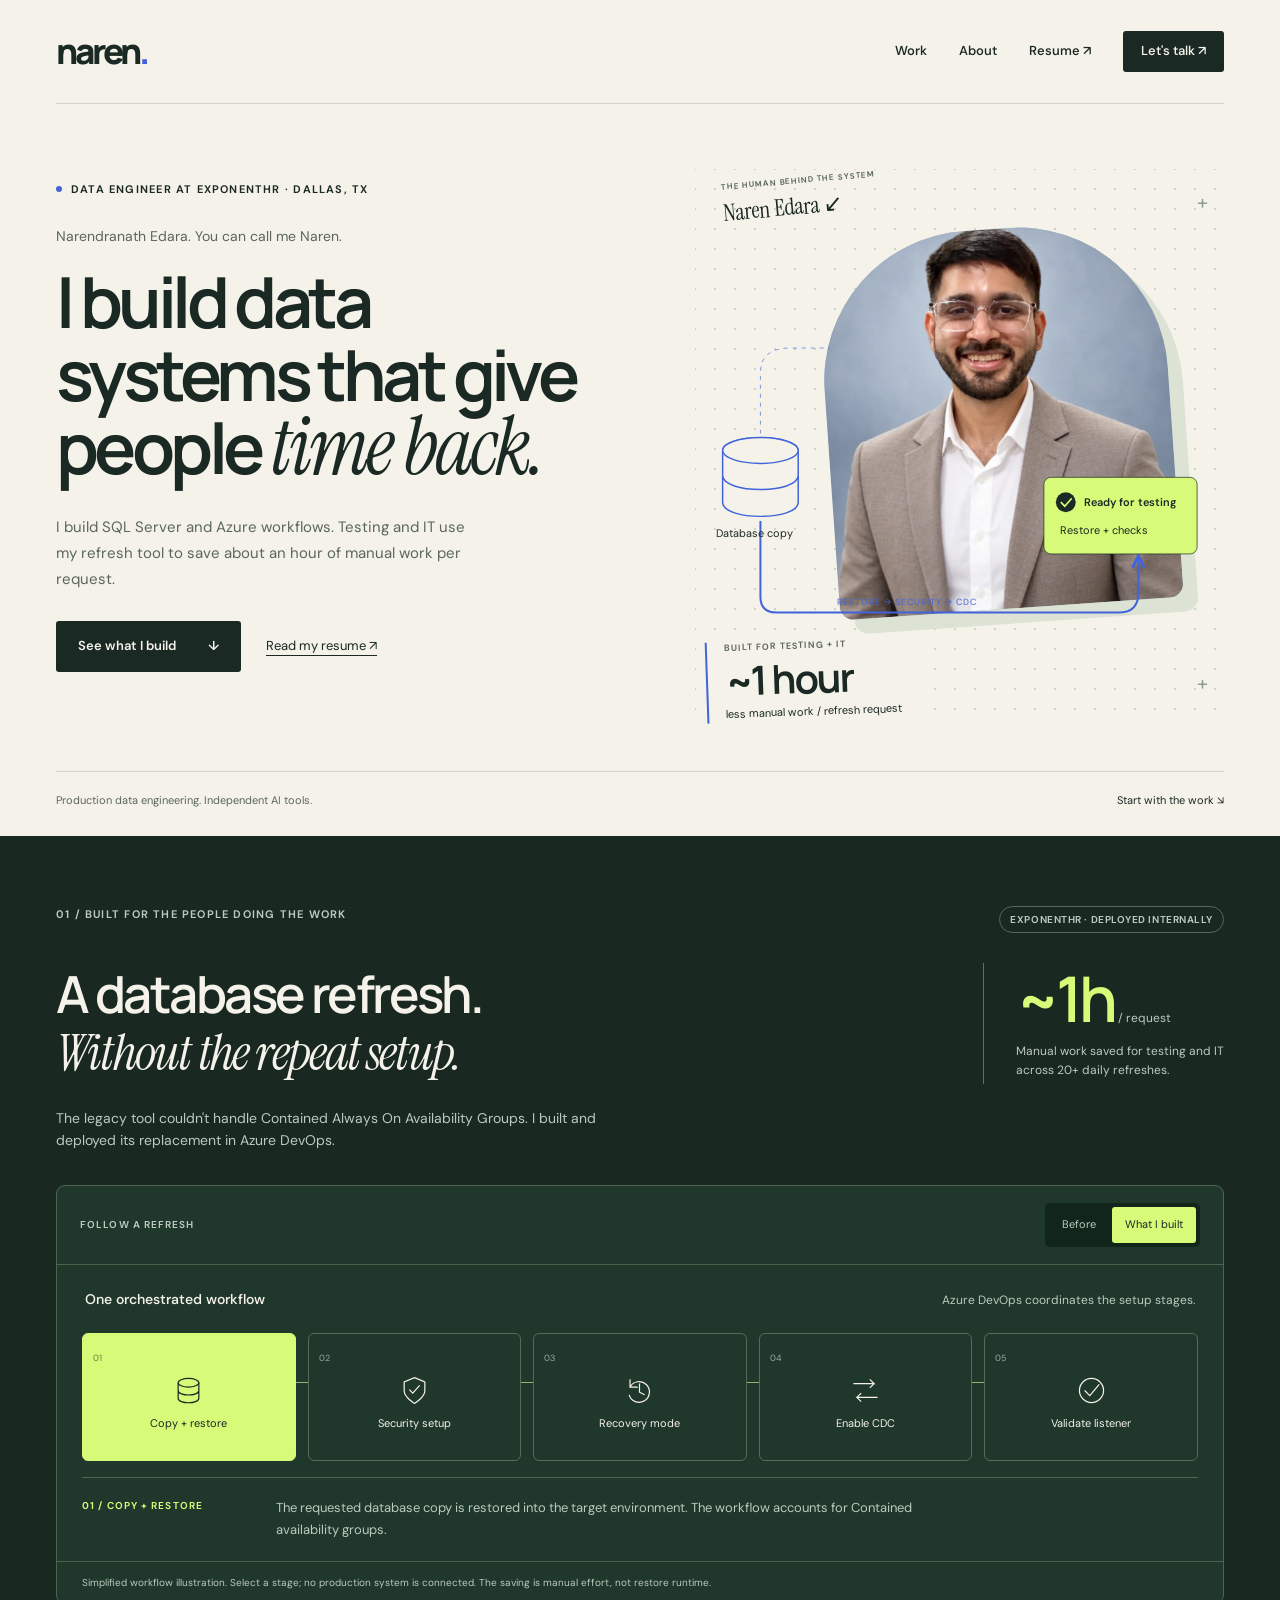
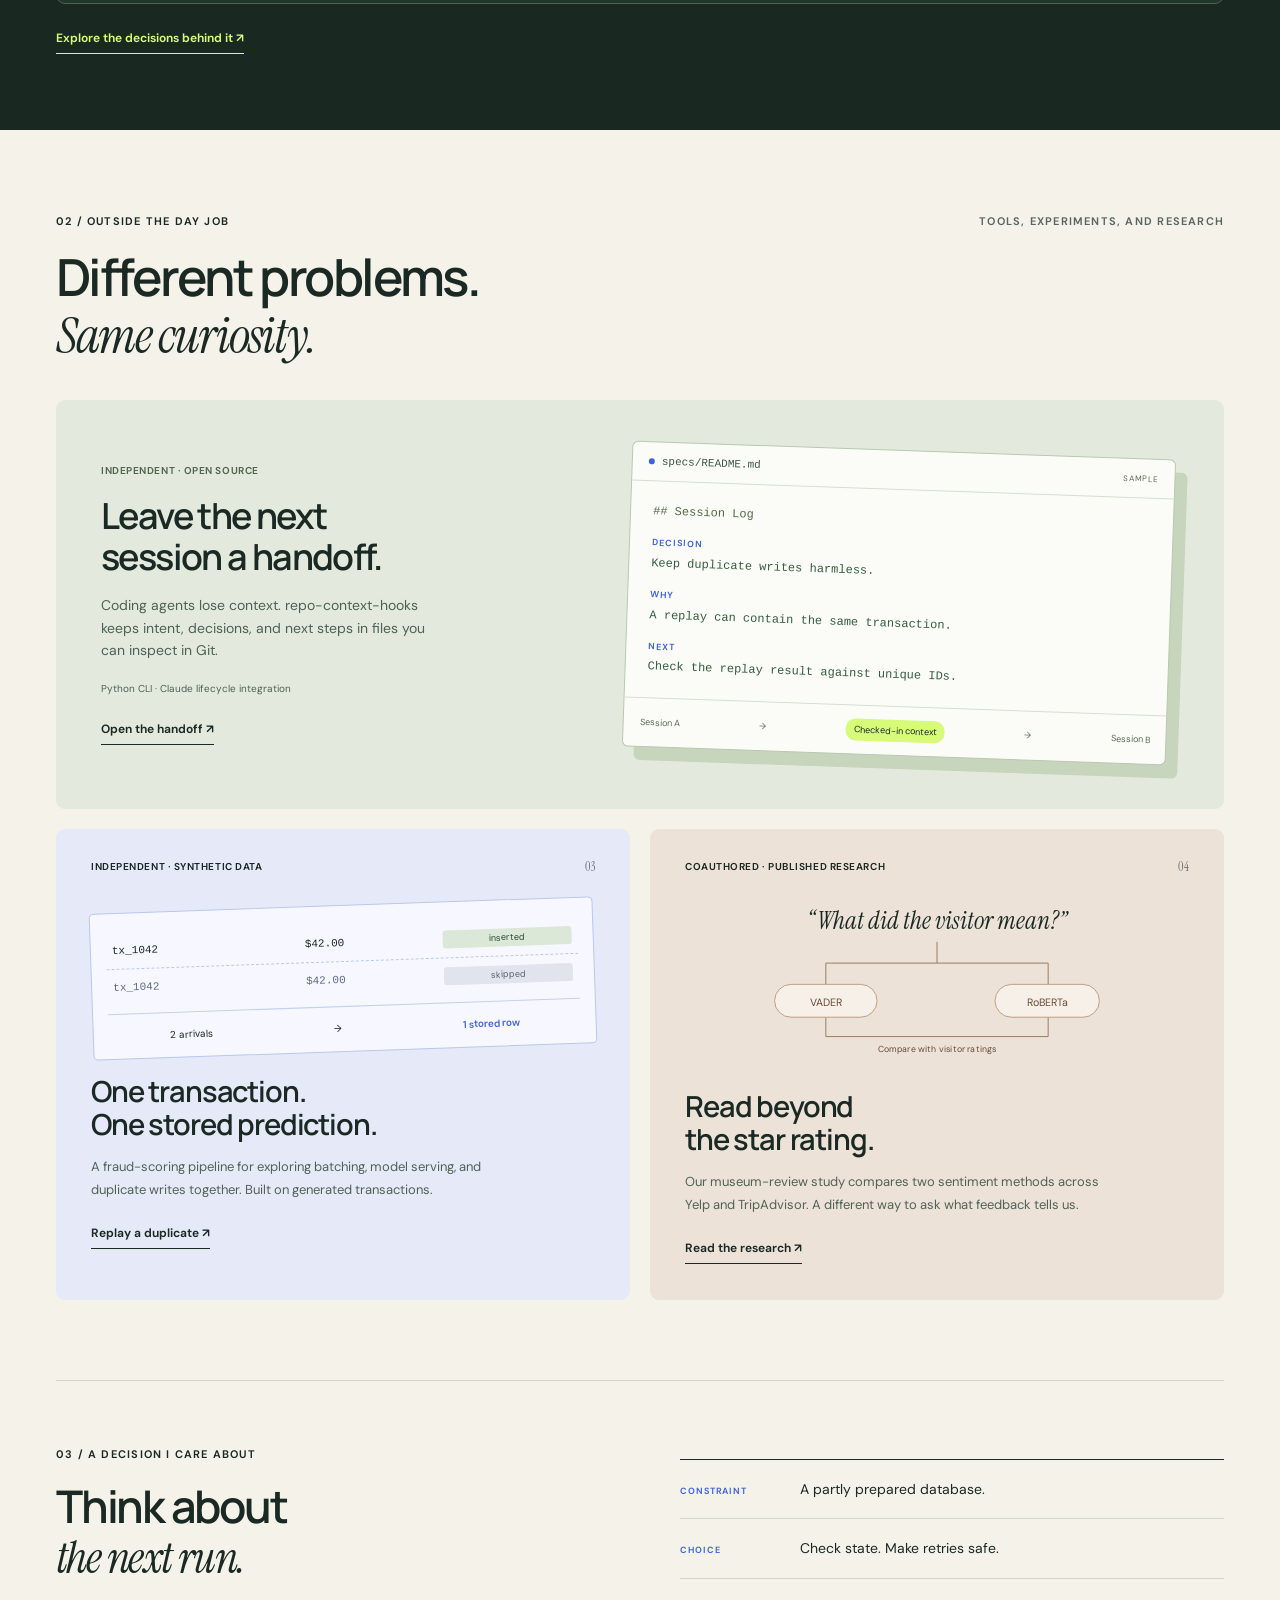
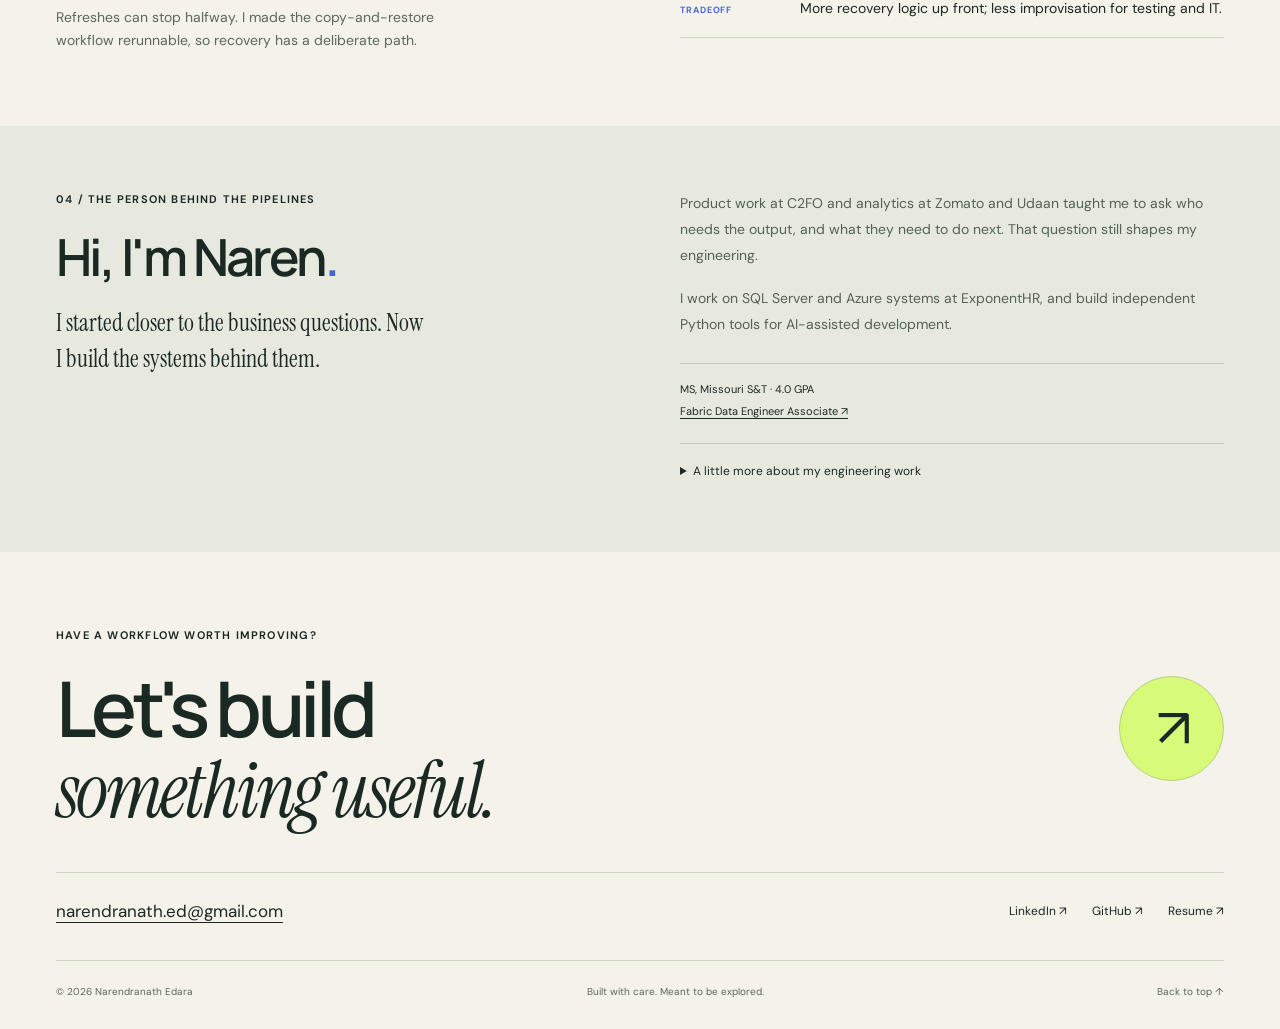
==== commit 7aef1b23: "Rebuild portfolio as a visual engineering studio with explorable case studies" ====
--- a/index.html
+++ b/index.html
@@ -1,272 +1,38 @@
 <!DOCTYPE html>
-<html lang="en">
-<head>
-  <meta charset="UTF-8">
-  <meta name="viewport" content="width=device-width, initial-scale=1.0">
-  <meta name="description" content="Narendranath Edara, Data Engineer at ExponentHR. Reliable SQL Server and Azure pipelines, database refresh automation, and independent Python tools for AI-assisted development.">
-  <meta name="author" content="Narendranath Edara">
-  <meta property="og:title" content="Narendranath Edara | Data Engineer - Reliable Pipelines and Platform Automation">
-  <meta property="og:description" content="Production data engineering and platform automation, with public Python developer tools and clear case studies.">
-  <meta property="og:type" content="website">
-  <meta property="og:url" content="https://narendranathe.github.io/">
-  <!-- Share card: ?v= is the file's own content hash, so regenerating the card
-       moves it automatically. LinkedIn and Slack cache by URL, and a stale one
-       means the old card outlives the new file. -->
-  <meta property="og:image" content="https://narendranathe.github.io/static/originals/headshot-avatar.jpg">
-  <meta property="og:image:width" content="512">
-  <meta property="og:image:height" content="512">
-  <meta property="og:image:type" content="image/jpeg">
-  <meta property="og:image:alt" content="Narendranath Edara, Data Engineer at ExponentHR.">
-  <meta name="twitter:card" content="summary_large_image">
-  <meta name="twitter:image:alt" content="Narendranath Edara, Data Engineer. Data platforms that give teams time back.">
-  <link rel="canonical" href="https://narendranathe.github.io/">
+<html lang="en"><head>
+<meta charset="UTF-8"><meta name="viewport" content="width=device-width, initial-scale=1">
+<title>Narendranath Edara | Data Engineer - Reliable Pipelines and Platform Automation</title>
+<meta name="description" content="I'm Naren, a Data Engineer at ExponentHR. Explore database refresh automation, Python developer tools, and the decisions behind the work.">
+<meta property="og:title" content="Narendranath Edara | Data Engineer - Reliable Pipelines and Platform Automation"><meta property="og:description" content="Reliable data workflows. Less repeated work. Explore what I build and who it helps."><meta property="og:type" content="website"><meta property="og:url" content="https://narendranathe.github.io/"><meta property="og:image" content="https://narendranathe.github.io/static/originals/headshot-avatar.jpg">
+<link rel="canonical" href="https://narendranathe.github.io/"><link rel="icon" href="static/favicon-32.png">
+<link rel="preconnect" href="https://fonts.googleapis.com"><link rel="preconnect" href="https://fonts.gstatic.com" crossorigin><link href="https://fonts.googleapis.com/css2?family=DM+Sans:wght@400;450;500;550;600;650;700&family=Instrument+Serif:ital@0;1&family=Manrope:wght@500;600;650;700;750;800&display=swap" rel="stylesheet">
+<link rel="stylesheet" href="studio.css"><script src="studio.js" defer></script></head>
+<body><a class="skip-link" href="#main">Skip to work</a>
+<header class="studio-nav wrap"><a class="wordmark" href="index.html" aria-label="Naren Edara, home">naren<span>.</span></a><nav aria-label="Main navigation"><a href="#systems">Work</a><a href="#about">About</a><a href="static/resume.pdf?v=b0a4215e" target="_blank" rel="noopener" class="nav-resume">Resume ↗</a><a class="nav-contact" href="#contact">Let's talk ↗</a></nav></header>
+<main id="main">
+<section class="studio-hero wrap" id="hero">
+<div class="hero-copy"><p class="eyebrow"><span class="status-dot" aria-hidden="true"></span>Data Engineer at ExponentHR · Dallas, TX</p><p class="hero-intro">Narendranath Edara. You can call me Naren.</p><h1>I build data<br>systems that give<br>people <em>time back.</em></h1><p class="hero-lede" data-gt-id="E-IDEM">I build SQL Server and Azure workflows. Testing and IT use my refresh tool to save about an hour of manual work per request.</p><div class="hero-actions"><a class="button button-dark" href="#systems">See what I build <span aria-hidden="true">↓</span></a><a class="quiet-link" href="static/resume.pdf?v=b0a4215e" target="_blank" rel="noopener">Read my resume ↗</a></div></div>
+<aside class="hero-art" aria-label="Naren and a simplified database refresh workflow"><span class="art-cross cross-one" aria-hidden="true">+</span><span class="art-cross cross-two" aria-hidden="true">+</span><div class="art-note note-top"><span class="small-label">THE HUMAN BEHIND THE SYSTEM</span><span>Naren Edara ↙</span></div><div class="portrait-frame"><img src="static/originals/headshot-hero-800.webp" width="800" height="1000" alt="Naren Edara, Data Engineer" fetchpriority="high" loading="eager" decoding="async"></div>
+<svg class="hero-routing" viewBox="0 0 520 560" role="img" aria-labelledby="routing-title routing-desc"><title id="routing-title">From a refresh request to a database ready for testing</title><desc id="routing-desc">A simplified path connects a database copy through restore and checks to testing and IT. This represents the workflow Naren built, not a live system.</desc><defs><marker id="route-arrow" markerWidth="8" markerHeight="8" refX="6" refY="3" orient="auto"><path d="M0,0 L6,3 L0,6" fill="none" stroke="currentColor" stroke-width="1.4"/></marker></defs><path class="route-line" d="M60 354 V430 Q60 446 76 446 H420 Q440 446 440 426 V389" marker-end="url(#route-arrow)"/><path class="route-dash" d="M60 275 V205 Q60 180 90 180 H130"/><g class="db-drawing" transform="translate(22 270)"><path d="M0 13 C0 -4 76 -4 76 13 V65 C76 84 0 84 0 65 Z"/><ellipse cx="38" cy="13" rx="38" ry="13"/><path d="M0 38 C0 57 76 57 76 38"/></g><g transform="translate(345 310)"><rect class="ready-card" width="154" height="77" rx="7"/><circle class="ready-tick" cx="22" cy="25" r="10"/><path class="check-stroke" d="m17 25 4 4 7-8"/><text x="40" y="29" class="svg-label">Ready for testing</text><text x="16" y="57" class="svg-small">Restore + checks</text></g><text x="15" y="370" class="svg-small">Database copy</text><text x="137" y="438" class="svg-route-text">RESTORE → SECURITY → CDC</text></svg>
+<div class="art-note note-bottom"><span class="small-label">BUILT FOR TESTING + IT</span><strong data-gt-id="E-IDEM">~1 hour</strong><span>less manual work / refresh request</span></div></aside>
+<div class="hero-foot"><span>Production data engineering. Independent AI tools.</span><a href="#systems">Start with the work ↘</a></div></section>
 
-  <!-- Favicons: monogram "N" white-on-green for tab (16/32/48); photo on iOS home screen + Android adaptive.
-       The green is --accent, the color the stylesheets resolve to. It was #E8743C, which nothing on
-       the page has matched for several redesigns, and which put white type at 3.0:1 on a 16px mark. -->
-  <!-- Cache-bust query string forces refresh of cached favicons after deploy -->
-  <link rel="icon" type="image/png" sizes="48x48" href="/static/favicon-48.png?v=2026-09-22">
-  <link rel="icon" type="image/png" sizes="32x32" href="/static/favicon-32.png?v=2026-09-22">
-  <link rel="icon" type="image/png" sizes="16x16" href="/static/favicon-16.png?v=2026-09-22">
-  <link rel="icon" type="image/x-icon" sizes="any" href="/static/favicon.ico?v=2026-09-22">
-  <link rel="apple-touch-icon" sizes="180x180" href="/static/apple-touch-icon.png?v=2aa590ee">
-  <link rel="manifest" href="/static/site.webmanifest?v=2026-09-22">
-  <meta name="theme-color" content="#176447">
-  <meta name="msapplication-TileColor" content="#176447">
+<section class="flagship dark-section" id="systems"><div class="wrap"><div class="section-top"><p class="eyebrow">01 / Built for the people doing the work</p><span class="project-status">ExponentHR · Deployed internally</span></div><div class="flagship-heading"><h2>A database refresh.<br><em>Without the repeat setup.</em></h2><div class="flagship-result" data-gt-id="E-IDEM"><strong>~1h<span> / request</span></strong><p>Manual work saved for testing and IT<br>across 20+ daily refreshes.</p></div></div><p class="section-lede">The legacy tool couldn't handle Contained Always On Availability Groups. I built and deployed its replacement in Azure DevOps.</p>
+<div class="refresh-demo" data-refresh-demo data-mode="automated"><div class="demo-toolbar"><span class="small-label">FOLLOW A REFRESH</span><div class="mode-switch" role="group" aria-label="Compare refresh workflows"><button type="button" data-refresh-mode="manual" aria-pressed="false">Before</button><button type="button" data-refresh-mode="automated" aria-pressed="true">What I built</button></div></div><div class="workflow-caption"><strong data-mode-title>One orchestrated workflow</strong><span data-mode-caption>Azure DevOps coordinates the setup stages.</span></div>
+<div class="workflow-track" role="group" aria-label="Explore five refresh stages">
+<button class="workflow-step is-active" type="button" data-step="restore" aria-pressed="true"><span class="step-no">01</span><svg viewBox="0 0 36 36" aria-hidden="true"><ellipse cx="18" cy="9" rx="12" ry="5"/><path d="M6 9v18c0 7 24 7 24 0V9M6 18c0 7 24 7 24 0"/></svg><span>Copy + restore</span></button>
+<button class="workflow-step" type="button" data-step="security" aria-pressed="false"><span class="step-no">02</span><svg viewBox="0 0 36 36" aria-hidden="true"><path d="m18 3 12 5v10c0 8-12 15-12 15S6 26 6 18V8Z"/><path d="m12 17 4 4 8-9"/></svg><span>Security setup</span></button>
+<button class="workflow-step" type="button" data-step="recovery" aria-pressed="false"><span class="step-no">03</span><svg viewBox="0 0 36 36" aria-hidden="true"><path d="M7 14a12 12 0 1 1-1 9M7 5v9h9"/><path d="M18 10v10l6 3"/></svg><span>Recovery mode</span></button>
+<button class="workflow-step" type="button" data-step="cdc" aria-pressed="false"><span class="step-no">04</span><svg viewBox="0 0 36 36" aria-hidden="true"><path d="M4 10h24l-5-5M32 26H8l5 5M28 10l-5 5M8 26l5-5"/></svg><span>Enable CDC</span></button>
+<button class="workflow-step" type="button" data-step="listener" aria-pressed="false"><span class="step-no">05</span><svg viewBox="0 0 36 36" aria-hidden="true"><circle cx="18" cy="18" r="14"/><path d="m10 18 6 6 11-13"/></svg><span>Validate listener</span></button></div>
+<div class="stage-detail" aria-live="polite"><span class="stage-label" data-stage-label>01 / Copy + restore</span><p data-stage-description>The requested database copy is restored into the target environment. The workflow accounts for Contained availability groups.</p></div><p class="demo-note">Simplified workflow illustration. Select a stage; no production system is connected. The saving is manual effort, not restore runtime.</p></div><a class="text-link light-link" href="database-refresh.html">Explore the decisions behind it ↗</a></div></section>
 
-  <!-- Telemetry: privacy-respecting, no cookies, your view only -->
-  <script defer data-domain="narendranathe.github.io" src="https://plausible.io/js/script.js"></script>
+<section class="selected wrap" id="projects"><div class="section-top"><p class="eyebrow">02 / Outside the day job</p><span class="small-label">Tools, experiments, and research</span></div><h2>Different problems.<br><em>Same curiosity.</em></h2>
+<article class="project-feature hooks-project" data-gt-id="P-HOOKS"><div class="project-copy"><p class="project-status">Independent · Open source</p><h3>Leave the next<br>session a handoff.</h3><p>Coding agents lose context. repo-context-hooks keeps intent, decisions, and next steps in files you can inspect in Git.</p><p class="project-fact">Python CLI · Claude lifecycle integration</p><a class="text-link" href="repo-context-hooks.html">Open the handoff ↗</a></div><div class="handoff-preview" aria-label="Illustrative handoff document"><div class="document-tab"><span class="file-dot" aria-hidden="true"></span>specs/README.md <span class="tiny-tag">SAMPLE</span></div><div class="document-body"><span class="doc-line">## Session Log</span><p><b>DECISION</b><br>Keep duplicate writes harmless.</p><p><b>WHY</b><br>A replay can contain the same transaction.</p><p><b>NEXT</b><br>Check the replay result against unique IDs.</p></div><div class="handoff-arrow"><span>Session A</span><span aria-hidden="true">→</span><span class="handoff-pill">Checked-in context</span><span aria-hidden="true">→</span><span>Session B</span></div></div></article>
+<div class="project-pair"><article class="fraud-project" data-gt-id="P-FRAUD"><div class="project-top"><span class="project-status">Independent · Synthetic data</span><span aria-hidden="true">03</span></div><div class="transaction-figure" aria-label="Duplicate transaction handling example"><div class="transaction-row"><span>tx_1042</span><span class="amount">$42.00</span><span class="row-status">inserted</span></div><div class="transaction-row duplicate"><span>tx_1042</span><span class="amount">$42.00</span><span class="row-status">skipped</span></div><div class="transaction-total"><span>2 arrivals</span><span aria-hidden="true">→</span><strong>1 stored row</strong></div></div><h3>One transaction.<br>One stored prediction.</h3><p>A fraud-scoring pipeline for exploring batching, model serving, and duplicate writes together. Built on generated transactions.</p><a class="text-link" href="fraud-detection.html">Replay a duplicate ↗</a></article>
+<article id="research" class="research-project" data-gt-id="M4"><div class="project-top"><span class="project-status">Coauthored · Published research</span><span aria-hidden="true">04</span></div><figure class="research-figure"><div class="review-fragment">“What did the visitor mean?”</div><svg viewBox="0 0 360 120" role="img" aria-label="Review text compared using VADER and RoBERTa, alongside visitor ratings"><path d="M180 5v22H65v22m115-22h115v22M65 82v21h230V82"/><rect x="12" y="49" width="106" height="34" rx="17"/><rect x="240" y="49" width="108" height="34" rx="17"/><text x="65" y="71">VADER</text><text x="294" y="71">RoBERTa</text><text x="180" y="119" class="research-rating">Compare with visitor ratings</text></svg></figure><h3>Read beyond<br>the star rating.</h3><p>Our museum-review study compares two sentiment methods across Yelp and TripAdvisor. A different way to ask what feedback tells us.</p><a class="text-link" href="https://doi.org/10.1080/10495142.2025.2525123" target="_blank" rel="noopener">Read the research ↗</a></article></div></section>
 
-  <!-- Fonts: Inter (UI) + Playfair Display (headlines) + JetBrains Mono (code) -->
-  <link rel="preconnect" href="https://fonts.googleapis.com">
-  <link rel="preconnect" href="https://fonts.gstatic.com" crossorigin>
-  <link href="https://fonts.googleapis.com/css2?family=Inter:wght@300;400;500;600&family=Playfair+Display:ital,wght@0,400;0,500;0,600;1,400&family=JetBrains+Mono:wght@400;500&display=swap" rel="stylesheet">
-
-  <!-- Icons -->
-  <link rel="stylesheet" href="https://cdn.jsdelivr.net/npm/@fortawesome/fontawesome-free@6.5.1/css/all.min.css">
-
-  <title>Narendranath Edara | Data Engineer - Reliable Pipelines and Platform Automation</title>
-  <link rel="stylesheet" href="styles.css">
-  <link rel="stylesheet" href="styles-2.css">
-  <link rel="stylesheet" href="styles-3.css">
-  <link rel="stylesheet" href="styles-4.css">
-  <link rel="stylesheet" href="recruiter.css?v=20261112">
-
-  <!-- LCP candidate: hero portrait, preload to start fetch before body parses.
-       Three type-aware preloads in priority order so the browser only
-       fetches the format it will render via <picture>. The `type=` filter
-       is honored by Chrome 91+, Safari 17+, Firefox; older browsers ignore
-       the type attribute and would fetch all three preloads - that tail
-       is microscopic in 2026 evergreen, and they fall through to the JPEG
-       <picture> source anyway. imagesrcset + imagesizes mirror the
-       <picture>'s mobile (max-width: 860px) breakpoint. -->
-  <link rel="preload" as="image" type="image/avif"
-        imagesrcset="static/originals/headshot-hero-800.avif 800w, static/originals/headshot-hero.avif 1122w"
-        imagesizes="(max-width: 860px) 100vw, 1122px"
-        fetchpriority="high">
-  <link rel="preload" as="image" type="image/webp"
-        imagesrcset="static/originals/headshot-hero-800.webp 800w, static/originals/headshot-hero.webp 1122w"
-        imagesizes="(max-width: 860px) 100vw, 1122px"
-        fetchpriority="high">
-  <link rel="preload" as="image" type="image/jpeg"
-        href="static/originals/headshot-hero.jpg"
-        imagesrcset="static/originals/headshot-hero-800.jpg 800w, static/originals/headshot-hero.jpg 1122w"
-        imagesizes="(max-width: 860px) 100vw, 1122px"
-        fetchpriority="high">
-</head>
-<body>
-
-  <a class="skip-link" href="#systems">Skip to work</a>
-
-  <!-- Reading progress bar -->
-  <div id="scroll-progress" aria-hidden="true"></div>
-
-  <!-- HEADER -->
-  <header class="site-header" id="site-header">
-    <div class="container header-inner">
-      <a href="#home" class="logo">
-        <span class="logo-name">Narendranath Edara</span>
-        <span class="logo-role">Data Engineer &middot; Dallas TX</span>
-      </a>
-      <nav class="main-nav" aria-label="Main navigation">
-        <a href="#systems" class="nav-link">Outcomes</a>
-        <a href="#experience" class="nav-link">Experience</a>
-        <a href="#projects" class="nav-link">Projects</a>
-        <a href="#contact" class="nav-link">Contact</a>
-      </nav>
-      <a href="/static/resume.pdf?v=b0a4215e"
-         class="btn btn-resume" target="_blank" rel="noreferrer"
-         data-hover-preview="/static/resume-page1-preview.png?v=8bed5311"
-         data-hover-title="Resume - last updated Nov 9, 2026"
-         data-hover-caption="1 page - click to download PDF"
-         onclick="typeof plausible!=='undefined'&&plausible('Resume Download')">
-        <i class="fas fa-file-pdf"></i> Resume
-      </a>
-      <button class="mobile-toggle" aria-label="Open navigation" aria-expanded="false">
-        <i class="fas fa-bars"></i>
-      </button>
-    </div>
-    <nav class="mobile-nav" aria-hidden="true">
-      <a href="#systems" class="mobile-link">Outcomes</a>
-      <a href="#experience" class="mobile-link">Experience</a>
-      <a href="#projects" class="mobile-link">Projects</a>
-      <a href="#contact" class="mobile-link">Contact</a>
-      <a href="/static/resume.pdf?v=b0a4215e"
-         class="mobile-link" target="_blank" rel="noreferrer"
-         data-hover-preview="/static/resume-page1-preview.png?v=8bed5311"
-         data-hover-title="Resume - last updated Nov 9, 2026"
-         data-hover-caption="1 page - click to download PDF">Download resume</a>
-    </nav>
-  </header>
-
-  <main id="home">
-
-    <section class="hero" id="hero">
-      <div class="container hero-grid">
-
-        <div class="hero-copy" data-reveal>
-          <p class="hero-role">Data Engineer at ExponentHR / Dallas, TX</p>
-          <h1 class="hero-name">Narendranath Edara</h1>
-          <p class="hero-tagline">Reliable payroll data.<br>Less manual setup.</p>
-          <p class="hero-brief">At ExponentHR, I build SQL Server and Azure workflows for payroll reporting, database refreshes, and release delivery. I also build Python tools for AI-assisted development.</p>
-          <p class="hero-seeking">Dallas, TX &middot; Open to U.S. relocation</p>
-          <div class="hero-actions">
-            <a href="/static/resume.pdf?v=b0a4215e" class="btn btn-primary" data-hover-preview="/static/resume-page1-preview.png?v=8bed5311" data-hover-title="Resume - last updated Nov 9, 2026" data-hover-caption="1 page - click to download PDF" target="_blank" rel="noopener noreferrer">Read my resume</a>
-            <a href="mailto:narendranath.ed@gmail.com" class="btn btn-primary">Contact Naren</a>
-          </div>
-          <p class="hero-stack">SQL &middot; Python &middot; Azure &middot; Data quality</p>
-          <a class="outcomes-link" href="#systems">See the work and who uses it &darr;</a>
-        </div>
-
-<aside class="hero-visual">
-
-          <div class="profile-frame hero-photo-stack">
-            <picture>
-              <source type="image/avif" media="(max-width: 860px)" srcset="static/originals/headshot-hero-800.avif">
-              <source type="image/webp" media="(max-width: 860px)" srcset="static/originals/headshot-hero-800.webp">
-              <source media="(max-width: 860px)" srcset="static/originals/headshot-hero-800.jpg">
-              <!-- AVIF first (smallest bytes; Chrome 85+ / Safari 16.4+ / Firefox 113+) -->
-              <source type="image/avif" srcset="static/originals/headshot-hero.avif">
-              <!-- WebP second (universal modern; covers every evergreen browser) -->
-              <source type="image/webp" srcset="static/originals/headshot-hero.webp">
-              <!-- JPEG fallback for the long tail; also matches the preload `href` -->
-              <img src="static/originals/headshot-hero.jpg"
-                   alt="Naren Edara, Data Engineer"
-                   class="profile-photo"
-                   width="1122" height="1402"
-                   loading="eager" decoding="async" fetchpriority="high">
-            </picture>
-          </div>
-          <p class="portrait-caption">Narendranath Edara<br><span>SQL, Python &amp; Azure / Dallas, TX</span></p>
-          <!-- No stat tiles here. The four that used to sit under the photo
-               restated the three bullets on the left and the first rows of
-               the table below, and one of them converted 5,000 hours into a
-               dollar figure at an hourly rate nobody had given me. Three
-               statements of one number is not three times the evidence. -->
-        </aside>
-
-      </div>
-    </section>
-
-    <section class="section" id="systems">
-      <div class="container">
-        <p class="section-index">01 / Production work at ExponentHR</p>
-        <h2 class="sec-h">Tools for testing, IT, and the people behind the data.</h2>
-        <p class="sec-note sec-note--lead">Testing and IT need usable databases. Engineers need failures they can investigate. Reporting teams need data they can rely on. These are the workflows I work on.</p>
-        <div class="outcome-grid">
-          <article class="outcome-card" data-gt-id="E-IDEM"><p class="outcome-number">Testing and IT</p><h3>About an hour back per refresh.</h3><p>Teams use the database refresh tool I built and deployed in Azure DevOps, saving about an hour of manual work per request across 20+ daily refreshes.</p><p>It supports Contained Always On Availability Groups and brings restore, security setup, CDC enablement, and listener validation into one workflow.</p><a href="database-refresh.html">Read the case study</a></article>
-          <article class="outcome-card" data-gt-id="E-OBS,E-SSISDB"><p class="outcome-number">Data and support engineers</p><h3>Checks the team can extend.</h3><p>I built a control-table-driven validation framework so checks can be added as configuration. A separate SQL procedure reads SSISDB execution evidence to help the team investigate failed jobs.</p><p>The procedure supplies package-level execution evidence for investigation and targeted fixes.</p></article>
-          <article class="outcome-card" data-gt-id="E2-CICD"><p class="outcome-number">Development, test, IT, and business</p><h3>Repeatable release steps.</h3><p>I own Azure DevOps release automation, including reporting deployment steps, and coordinate changes across the people who build, test, and operate them.</p><p>That work replaces repeated manual steps with a process the team can review and run again.</p></article>
-        </div>
-      </div>
-    </section>
-
-    <section class="section section-dark" id="experience"><div class="container">
-      <p class="section-index">02 / Experience</p><h2 class="sec-h">From business questions to the systems behind them.</h2>
-      <div class="roles">
-        <article class="role"><div class="role-when">Jul 2024 - Present</div><div class="role-what"><h3 class="role-title">Data Engineer</h3><p class="role-org">ExponentHR · Dallas, TX</p><p class="experience-brief">I build and support the data movement, validation, provisioning, and release workflows behind a multi-tenant HR and payroll reporting platform.</p><details class="experience-details"><summary>Engineering scope</summary><div class="case" data-gt-id="E1-CDC,E5-RECOVERY"><h4 class="case-title">Make data movement safe to repeat</h4><p class="case-body">Changed full-table CDC reloads to incremental merge-upserts and worked on rerunnable copy and restore workflows. My responsibilities include production diagnosis and recovery, with documented procedures for CDC and availability-group failures.</p></div><div class="case" data-gt-id="E-AICTX"><h4 class="case-title">Give AI-assisted SQL work the missing context</h4><p class="case-body">Built and internally deployed a Claude Code CLI context harness that my team uses. Key relationships and table grain come from schema metadata; I add business meaning by hand. It gives the assistant business context for joins and defect diagnosis.</p></div><p class="role-tech">SQL Server · T-SQL · Python · SSIS · CDC · Azure DevOps · Microsoft Fabric</p></details></div></article>
-        <article class="role"><div class="role-when">Aug 2023 - Jul 2024</div><div class="role-what"><h3 class="role-title">Data Engineer</h3><p class="role-org">Missouri University of Science and Technology · Rolla, MO</p><p class="experience-brief" data-gt-id="M1">Worked on Azure anomaly-detection and observability workflows and contributed to NLP research on museum visitor reviews.</p><details class="experience-details"><summary>Research and engineering scope</summary><p class="case-body">The research compared VADER and RoBERTa sentiment methods across TripAdvisor and Yelp reviews, then examined their relationship to visitor ratings. The published results reinforce why source choice and evaluation method matter. The publication appeared after this university role.</p><p><a href="https://doi.org/10.1080/10495142.2025.2525123">Read the journal abstract</a></p></details></div></article>
-        <article class="role role--compact"><div class="role-when">Jun 2023 - Aug 2023</div><div class="role-what"><h3 class="role-title">Product Intern</h3><p class="role-org">C2FO · Kansas City area</p><p class="experience-brief" data-gt-id="C-PRD,C-SQL">Interviewed stakeholders and wrote requirements for a preferred-offers withdrawal tool. SQL analysis and conversations with the people doing the work shaped the requirements and acceptance criteria.</p></div></article>
-        <article class="role role--compact"><div class="role-when">Sep 2020 - Mar 2021</div><div class="role-what"><h3 class="role-title">Business Intelligence Analyst</h3><p class="role-org">udaan.com · Nashik, India</p><p class="experience-brief" data-gt-id="U-DATA-TOOLS">Prepared operational data and demand-planning reports for a new-city launch, working with procurement, inventory, and sales teams. Used SQL, Excel automation, Azure Synapse Analytics, SSIS, and SSRS for integration and reporting.</p></div></article>
-        <article class="role role--compact"><div class="role-when">Mar 2018 - Sep 2020</div><div class="role-what"><h3 class="role-title">Business Analyst</h3><p class="role-org">Zomato · Hyderabad, India</p><p class="experience-brief" data-gt-id="Z-DATA-TOOLS">Turned account, campaign, and lead data into recurring reports that colleagues could use at the start of their day. Used SQL, Python, BigQuery, Excel/VBA, and reporting tools to make account performance easier to understand and act on.</p></div></article>
-      </div>
-    </div></section>
-
-    <section class="section" id="projects"><div class="container">
-      <p class="section-index">03 / Selected work</p><h2 class="sec-h">Three systems, with their evidence and limits.</h2>
-      <p class="sec-note sec-note--lead">The database refresh is employer work described without private code or data. The other two are independent projects with public repositories.</p>
-      <div class="proj-list">
-        <article class="proj" data-gt-id="E-IDEM"><div class="proj-head"><h3 class="proj-name">Database refresh automation</h3><p class="proj-meta">EMPLOYER WORK · DEPLOYED INTERNALLY</p></div><p class="proj-line">A replacement for a legacy refresh tool that did not support Contained Always On Availability Groups. Testing and IT use the workflow I built.</p><p class="proj-proof">About 1 hour of manual work saved per request across 20+ daily refreshes, as reported in my project record.</p><p class="proj-links"><a href="database-refresh.html">Problem, contribution, and result</a></p></article>
-        <article class="proj" data-gt-id="P-HOOKS"><div class="proj-head"><h3 class="proj-name">repo-context-hooks</h3><p class="proj-meta">INDEPENDENT · OPEN SOURCE</p></div><p class="proj-line">Python tooling that keeps project intent, constraints, and handoff notes in checked-in files so a later coding-agent session can pick up the work.</p><p class="proj-proof">Claude lifecycle integration · partial integrations for other agents · no third-party runtime dependencies</p><p class="proj-links"><a href="repo-context-hooks.html">Case study and setup</a> <a href="https://github.com/narendranathe/repo-context-hooks">Source</a> <a href="https://pypi.org/project/repo-context-hooks/">Package</a></p></article>
-        <article class="proj" data-gt-id="P-FRAUD"><div class="proj-head"><h3 class="proj-name">Fraud-scoring pipeline</h3><p class="proj-meta">INDEPENDENT · SYNTHETIC-DATA DEMONSTRATION</p></div><p class="proj-line">A Kafka consumer sends batches to a FastAPI scoring service and writes predictions to PostgreSQL. I used it to work through serving, duplicate handling, and observability together.</p><p class="proj-proof">100,000 generated transactions · LightGBM and MLflow · idempotent inserts · batch API scoring and duplicate handling</p><p class="proj-links"><a href="fraud-detection.html">Architecture and limitations</a> <a href="https://github.com/narendranathe/fraud-detection-ml-platform">Source</a></p></article>
-      </div>
-      <details class="more-evidence"><summary>Other work and experiments</summary><p><a href="portfolio-risk.html">Portfolio risk analytics</a> is an in-progress streaming and API integration experiment. Its current API can fall back to generated sample data; it is not presented as a completed live pipeline.</p><p><a href="autoapply-ai.html">AutoApply AI</a> is a separate private project in document and application workflows. Its source and present deployment were not independently revalidated in this review.</p></details>
-      <p class="sec-note"><a href="content/posts/repo-context-hooks-supply-chain.html">Earlier release-engineering write-up</a>: the original context-tool release review, retained as a dated technical note.</p>
-    </div></section>
-
-    <section class="section" id="research"><div class="container"><h2 class="sec-h">Research and education</h2><div class="creds">
-      <p>MS in Information Science and Technology, Missouri S&amp;T, GPA 4.0/4.0, December 2023.</p>
-      <p data-gt-id="M4">Coauthor: <a href="https://doi.org/10.1080/10495142.2025.2525123">An Examination of Sentiment Analysis as a Tool for Gathering Visitor Insights from Online Review Sites for a Museum</a>. David Bojanic, Narendranath Edara, and Jane Zhang. <em>Journal of Nonprofit &amp; Public Sector Marketing</em>, online July 3, 2025; Volume 38, Issue 2, 2026.</p>
-      <p><a href="https://learn.microsoft.com/en-us/users/narendranathedara-5832/credentials/5e2a5d5c02717f71">Microsoft Certified: Fabric Data Engineer Associate</a>. Active credential, earned January 6, 2026; expires January 6, 2027.</p>
-    </div></div></section>
-
-    <section class="section section-alt" id="contact">
-      <div class="container">
-        <p class="section-index">04 / Let's talk</p>
-        <h2 class="sec-h" data-reveal>What is your team trying to make more reliable?</h2>
-        <div class="contact" data-reveal>
-          <span class="contact-avatar"><picture><source type="image/webp" srcset="static/originals/headshot-avatar.webp"><img src="static/originals/headshot-avatar.jpg" alt="Naren Edara" width="512" height="512" loading="lazy"></picture></span>
-          <div class="contact-body">
-            <p class="contact-lead">My earlier work in product and business analytics taught me to ask who needs the output and what they need to do next. That question still guides my engineering work. I am looking for a team where I can own reliable data workflows and build useful tools around them, including AI-assisted development tools. If that connects with a problem on your team, I would like to hear about it.</p>
-            <p><a href="mailto:narendranath.ed@gmail.com?subject=Re%3A%20Data%20Engineering%20-%20%5BCompany%20Name%5D" class="btn btn-primary contact-email">narendranath.ed@gmail.com</a></p>
-            <p class="contact-links">
-              <a href="https://www.linkedin.com/in/narendranathe/" target="_blank" rel="noreferrer" data-hover-preview="/static/preview-linkedin.png" data-hover-title="Narendranath Edara on LinkedIn" data-hover-caption="Data Engineer - Dallas TX">LinkedIn</a>
-              <a href="https://github.com/narendranathe" target="_blank" rel="noreferrer">GitHub</a>
-              <a href="/static/resume.pdf?v=b0a4215e" target="_blank" rel="noreferrer" data-hover-preview="/static/resume-page1-preview.png?v=8bed5311" data-hover-title="Resume - last updated Nov 9, 2026" data-hover-caption="1 page - click to download PDF" onclick="typeof plausible!=='undefined'&&plausible('Resume Download')">Resume</a>
-            </p>
-          </div>
-        </div>
-      </div>
-    </section>
-
-  </main>
-
-  <!-- FOOTER -->
-  <footer class="site-footer">
-    <div class="container footer-inner">
-      <div class="footer-left">
-        <span class="footer-name">Narendranath Edara</span>
-        <span class="footer-tagline">Data Engineer &middot; Dallas TX</span>
-      </div>
-      <nav class="footer-nav" aria-label="Footer navigation">
-        <a href="#systems">Outcomes</a>
-        <a href="#experience">Experience</a>
-        <a href="#projects">Projects</a>
-        <a href="#contact">Contact</a>
-      </nav>
-      <div class="footer-social">
-        <a href="https://github.com/narendranathe" target="_blank" rel="noreferrer" aria-label="GitHub"
-           data-hover-preview="/static/preview-github.png"
-           data-hover-title="GitHub - @narendranathe"
-           data-hover-caption="Public repositories behind the claims above"><i class="fab fa-github"></i></a>
-        <a href="https://www.linkedin.com/in/narendranathe/" target="_blank" rel="noreferrer" aria-label="LinkedIn"
-           data-hover-preview="/static/preview-linkedin.png"
-           data-hover-title="LinkedIn - Narendranath Edara"
-           data-hover-caption="Data Engineer - Dallas TX"><i class="fab fa-linkedin-in"></i></a>
-        <a href="https://narendranathe.substack.com" target="_blank" rel="noreferrer" aria-label="Substack"
-           data-hover-preview="/static/preview-substack.png"
-           data-hover-embed="substack-feed"
-           data-hover-feed="/static/substack-latest.json"
-           data-hover-title="Substack - narendranathe"
-           data-hover-caption="Technical notes and project write-ups"><i class="fas fa-newspaper"></i></a>
-        <a href="mailto:narendranath.ed@gmail.com?subject=Re%3A%20Data%20Engineering%20-%20%5BCompany%20Name%5D" aria-label="Email"><i class="fas fa-envelope"></i></a>
-      </div>
-      <p class="footer-copy">&copy; <span id="footer-year"></span> Narendranath Edara</p>
-      <p class="footer-colophon">Hand-built static site &middot; no framework, no build step</p>
-    </div>
-  </footer>
-
-  <script src="app.js"></script>
-
-</body>
-</html>
+<section class="judgment wrap" id="decisions"><div><p class="eyebrow">03 / A decision I care about</p><h2>Think about<br><em>the next run.</em></h2><p>Refreshes can stop halfway. I made the copy-and-restore workflow rerunnable, so recovery has a deliberate path.</p></div><div class="decision-stack" data-gt-id="E-IDEM"><div><span>CONSTRAINT</span><p>A partly prepared database.</p></div><div><span>CHOICE</span><p>Check state. Make retries safe.</p></div><div><span>TRADEOFF</span><p>More recovery logic up front; less improvisation for testing and IT.</p></div></div></section>
+<section class="about-section" id="about"><div class="wrap about-layout"><div><p class="eyebrow">04 / The person behind the pipelines</p><h2>Hi, I'm Naren<span class="accent-dot">.</span></h2><p class="about-lede">I started closer to the business questions. Now I build the systems behind them.</p></div><div class="about-copy"><p>Product work at C2FO and analytics at Zomato and Udaan taught me to ask who needs the output, and what they need to do next. That question still shapes my engineering.</p><p>I work on SQL Server and Azure systems at ExponentHR, and build independent Python tools for AI-assisted development.</p><div class="about-facts" id="experience"><span>MS, Missouri S&amp;T · 4.0 GPA</span><a href="https://learn.microsoft.com/en-us/users/narendranathedara-5832/credentials/5e2a5d5c02717f71" target="_blank" rel="noopener">Fabric Data Engineer Associate ↗</a></div><details class="technical-details"><summary>A little more about my engineering work</summary><p data-gt-id="E-AICTX">My production scope includes CDC, configuration-driven validation, release automation, and recovery. I built a separate SSISDB-backed procedure for investigating failed jobs. My team also uses a Claude Code context harness combining schema relationships and table grain with business annotations.</p><a href="static/resume.pdf?v=b0a4215e" target="_blank" rel="noopener">Read the full resume ↗</a><br><a href="content/posts/repo-context-hooks-supply-chain.html">Earlier release-engineering write-up ↗</a></details></div></div></section>
+<section class="contact-section wrap" id="contact"><p class="eyebrow">Have a workflow worth improving?</p><h2>Let's build<br><em>something useful.</em><a href="mailto:narendranath.ed@gmail.com" class="contact-arrow" aria-label="Email Naren">↗</a></h2><div class="contact-bottom"><a class="email-link" href="mailto:narendranath.ed@gmail.com">narendranath.ed@gmail.com</a><div><a href="https://www.linkedin.com/in/narendranathe/" target="_blank" rel="noopener">LinkedIn ↗</a><a href="https://github.com/narendranathe" target="_blank" rel="noopener">GitHub ↗</a><a href="static/resume.pdf?v=b0a4215e" target="_blank" rel="noopener">Resume ↗</a></div></div></section>
+</main><footer class="wrap studio-footer"><span>© 2026 Narendranath Edara</span><span>Built with care. Meant to be explored.</span><a href="#hero">Back to top ↑</a></footer></body></html>
--- a/studio.css
+++ b/studio.css
@@ -0,0 +1,19 @@
+/* Personal engineering studio. No animation gate; content is always visible. */
+:root{--paper:#f4f2e9;--ink:#1b2924;--muted:#5b675e;--line:#d0d5c7;--dark:#192922;--dark-muted:#bccabe;--lime:#d7fa78;--blue:#4163dc;--serif:'Instrument Serif',Georgia,serif;--display:'Manrope',Arial,sans-serif;--body:'DM Sans',Arial,sans-serif;color-scheme:light}
+*{box-sizing:border-box}html{scroll-behavior:smooth;scroll-padding-top:28px;background:var(--paper)}body{margin:0;background:var(--paper);color:var(--ink);font:16px/1.6 var(--body);-webkit-font-smoothing:antialiased}button,a{-webkit-tap-highlight-color:transparent}button{font:inherit;cursor:pointer}a{color:inherit;text-decoration:none}p,h1,h2,h3,figure{margin:0}img{max-width:100%;display:block}svg{display:block}button,a,summary{touch-action:manipulation}::selection{background:var(--lime);color:var(--ink)}:focus-visible{outline:3px solid var(--blue);outline-offset:5px}.dark-section :focus-visible{outline-color:var(--lime)}
+.wrap{width:min(1280px,calc(100% - 112px));margin-inline:auto}.skip-link{position:fixed;top:-100px;left:20px;z-index:99;padding:12px 20px;background:var(--lime);color:var(--ink)}.skip-link:focus{top:12px}.eyebrow,.small-label,.project-status,.stage-label{font-size:11px;line-height:1.5;font-weight:650;letter-spacing:.11em;text-transform:uppercase}.eyebrow{display:flex;align-items:center;gap:9px}.small-label{color:var(--muted)}.studio-nav{height:104px;display:flex;justify-content:space-between;align-items:center;border-bottom:1px solid var(--line)}.wordmark{font:800 35px/1 var(--display);letter-spacing:-.085em}.wordmark span{color:var(--blue)}.studio-nav nav{display:flex;align-items:center;gap:32px;font-size:13px;font-weight:550}.nav-contact{background:var(--ink);color:var(--paper);padding:10px 18px;border-radius:3px}.studio-nav a:not(.wordmark):hover{text-decoration:underline;text-underline-offset:5px}.status-dot{width:6px;height:6px;background:var(--blue);border-radius:50%}
+.studio-hero{position:relative;display:grid;grid-template-columns:1.16fr 1fr;column-gap:26px;padding-top:65px}.hero-copy{position:relative;z-index:2;padding-top:12px}.hero-intro{font-size:14px;margin-top:27px;color:var(--muted)}h1{font:650 clamp(49px,5.5vw,79px)/1.04 var(--display);letter-spacing:-.065em;margin-top:18px}h1 em,h2 em{font-family:var(--serif);font-weight:400;letter-spacing:-.035em}h1 em{font-size:1.15em;line-height:.9}.hero-lede{max-width:420px;margin-top:29px;font-size:15px;line-height:1.75;color:var(--muted)}.hero-actions{display:flex;gap:25px;align-items:center;margin-top:29px}.button{display:inline-flex;align-items:center;justify-content:space-between;gap:32px;padding:14px 21px;border-radius:3px;font-size:13px;font-weight:600;min-height:48px;border:1px solid transparent}.button-dark{background:var(--ink);color:var(--paper)}.button-dark:hover{background:#314e3f}.quiet-link{font-size:13px;text-decoration:underline;text-underline-offset:5px}.hero-art{position:relative;height:557px;align-self:center;background-image:radial-gradient(#9eab9c70 .8px,transparent .8px);background-size:20px 20px;background-position:10px 10px}.portrait-frame{position:absolute;top:60px;left:25%;width:65%;height:380px;border-radius:150px 150px 14px 14px;overflow:hidden;transform:rotate(-4deg);background:#b2c5d3;box-shadow:14px 15px 0 #dce2d4}.portrait-frame img{width:100%;height:100%;object-fit:cover;object-position:center 35%}.hero-routing{position:absolute;inset:0;width:100%;height:100%;overflow:visible;color:var(--blue);pointer-events:none}.route-line{stroke:var(--blue);stroke-width:2;fill:none}.route-dash{stroke:var(--blue);stroke-width:1;stroke-dasharray:4 5;fill:none;opacity:.65}.db-drawing{fill:var(--paper);stroke:var(--blue);stroke-width:1.5}.ready-card{fill:var(--lime);stroke:var(--ink);stroke-width:.7}.ready-tick{fill:var(--ink)}.check-stroke{stroke:var(--lime);stroke-width:1.7;fill:none}.svg-label{font:600 11px var(--body);fill:var(--ink)}.svg-small{font:11px var(--body);fill:var(--ink)}.svg-route-text{font:9px var(--body);letter-spacing:1px;fill:var(--blue)}.art-note{position:absolute;z-index:3}.note-top{left:5%;top:5px;transform:rotate(-5deg);display:flex;flex-direction:column;gap:5px}.note-top .small-label{font-size:8px;letter-spacing:.11em}.note-top>span:last-child{font:23px var(--serif)}.note-bottom{left:2%;bottom:6px;background:var(--paper);border-left:2px solid var(--blue);padding:0 17px;display:flex;flex-direction:column;transform:rotate(-2deg)}.note-bottom .small-label{font-size:9px}.note-bottom strong{font:650 40px/1.25 var(--display);letter-spacing:-.055em}.note-bottom>span:last-child{font-size:11px}.art-cross{position:absolute;color:#8b9b8d;font:20px var(--body)}.cross-one{right:3%;top:20px}.cross-two{right:3%;bottom:30px}.hero-foot{grid-column:1/-1;display:flex;justify-content:space-between;gap:20px;border-top:1px solid var(--line);margin-top:45px;padding:20px 0 26px;font-size:11px;color:var(--muted)}.hero-foot a{color:var(--ink)}
+.dark-section{background:var(--dark);color:var(--paper)}.flagship{padding:70px 0 76px}.section-top{display:flex;justify-content:space-between;align-items:start;gap:20px;margin-bottom:30px}.dark-section .eyebrow{color:var(--dark-muted)}.project-status{letter-spacing:.055em;font-size:10px}.dark-section .project-status{color:var(--dark-muted);border:1px solid #546a5a;padding:5px 10px;border-radius:20px}h2{font:600 clamp(36px,4vw,54px)/1.12 var(--display);letter-spacing:-.05em}.flagship-heading{display:flex;justify-content:space-between;align-items:center;gap:30px}.flagship-heading h2{max-width:720px}.flagship-result{border-left:1px solid #60705d;padding:4px 0 4px 32px;flex-shrink:0}.flagship-result strong{font:600 63px/1 var(--display);letter-spacing:-.06em;color:var(--lime)}.flagship-result strong span{font:12px var(--body);color:var(--dark-muted);letter-spacing:0}.flagship-result p{font-size:12px;line-height:1.6;color:var(--dark-muted);margin-top:12px}.section-lede{font-size:14px;max-width:600px;color:var(--dark-muted);margin-top:23px}.refresh-demo{margin-top:33px;background:#20372c;border:1px solid #52634e;border-radius:9px;overflow:hidden}.demo-toolbar{display:flex;align-items:center;justify-content:space-between;padding:17px 23px;border-bottom:1px solid #4c604c}.demo-toolbar .small-label{color:var(--dark-muted);font-size:10px}.mode-switch{display:flex;gap:3px;background:#12251b;padding:4px;border-radius:5px}.mode-switch button{border:0;border-radius:3px;background:transparent;color:var(--dark-muted);padding:8px 13px;font-size:11px;min-height:36px}.mode-switch button[aria-pressed=true]{color:var(--ink);background:var(--lime)}.workflow-caption{display:flex;justify-content:space-between;align-items:baseline;gap:20px;margin:23px 28px}.workflow-caption strong{font-size:14px;font-weight:550}.workflow-caption>span{font-size:12px;color:var(--dark-muted)}.workflow-track{display:grid;grid-template-columns:repeat(5,1fr);position:relative;padding:0 25px 16px;gap:12px}.workflow-track:before{content:'';position:absolute;left:10%;right:10%;top:49px;height:1px;background:#95b36c;transition:background .2s}.workflow-step{position:relative;background:#20372c;border:1px solid #566d55;border-radius:6px;min-height:128px;color:var(--paper);padding:17px 10px 13px;display:flex;flex-direction:column;align-items:center;gap:9px;z-index:1;font-size:11px}.workflow-step:hover{border-color:var(--lime)}.workflow-step svg{width:31px;height:31px;fill:none;stroke:currentColor;stroke-width:1.4}.workflow-step .step-no{align-self:start;font-size:9px;opacity:.6}.workflow-step.is-active{background:var(--lime);border-color:var(--lime);color:var(--ink)}.stage-detail{display:grid;grid-template-columns:170px 1fr;gap:24px;margin:0 25px;padding:19px 0;border-top:1px solid #4e654e;min-height:84px;align-items:start}.stage-label{font-size:10px;color:var(--lime);line-height:1.8}.stage-detail p{font-size:13px;color:var(--dark-muted);max-width:700px;line-height:1.7}.demo-note{font-size:10px;color:var(--dark-muted);border-top:1px solid #4c604c;padding:12px 25px;line-height:1.7}.refresh-demo[data-mode=manual] .workflow-track:before{background:repeating-linear-gradient(to right,#bccabe 0 4px,transparent 4px 10px)}.refresh-demo[data-mode=manual] .workflow-step.is-active{background:#ddded2;border-color:#ddded2}.text-link{font-size:12px;font-weight:650;border-bottom:1px solid currentColor;padding-bottom:5px;display:inline-flex;justify-content:space-between;gap:32px;align-items:center}.text-link:hover{color:var(--blue)}.light-link{margin-top:25px;color:var(--lime)}.light-link:hover{color:white}
+.selected{padding-top:83px;padding-bottom:80px}.selected .section-top{margin-bottom:18px}.selected>h2{margin-bottom:35px}.project-feature{border-radius:9px;display:grid;grid-template-columns:.92fr 1.08fr;gap:55px;padding:45px;background:#e4e9dd;overflow:hidden}.project-copy{align-self:center}.project-copy .project-status{color:#52664f}.project-copy h3{font:600 36px/1.14 var(--display);letter-spacing:-.045em;margin-top:17px}.project-copy p:not(.project-status){max-width:350px;font-size:14px;margin-top:17px;color:#4c6252}.project-copy .project-fact{font-size:10px!important;margin-top:19px!important}.project-copy .text-link{margin-top:23px}.handoff-preview{background:#fbfcf7;border:1px solid #b8c9b0;border-radius:6px;transform:rotate(2deg);box-shadow:12px 13px 0 #c6d5bb;align-self:center;margin:5px 8px 8px 0}.document-tab{display:flex;align-items:center;gap:7px;border-bottom:1px solid #d6dfcf;font:11px monospace;padding:13px 16px;color:#3b5544}.file-dot{display:block;width:6px;height:6px;background:var(--blue);border-radius:50%}.tiny-tag{font:8px var(--body);letter-spacing:.1em;margin-left:auto;color:#59694f}.document-body{padding:20px 22px;font:12px/1.7 monospace;color:#365c43}.doc-line{color:#536a48}.document-body p{margin-top:11px}.document-body b{font:650 9px var(--body);letter-spacing:.12em;color:var(--blue)}.handoff-arrow{display:flex;align-items:center;justify-content:space-between;gap:6px;border-top:1px solid #d6dfcf;padding:13px 16px;font-size:9px;color:#5a6c54}.handoff-pill{background:var(--lime);border-radius:10px;padding:4px 8px;color:var(--ink)}.project-pair{display:grid;grid-template-columns:1fr 1fr;gap:20px;margin-top:20px}.fraud-project,.research-project{border-radius:9px;padding:30px 35px 36px;display:flex;flex-direction:column;min-width:0}.fraud-project{background:#e5e9f8}.research-project{background:#ece2d7}.project-top{display:flex;justify-content:space-between;gap:15px;align-items:center}.project-top>span:last-child{font:12px var(--serif);color:var(--muted)}.project-pair h3{font:600 29px/1.15 var(--display);letter-spacing:-.04em;margin-top:23px}.project-pair>article>p{font-size:13px;color:#526257;max-width:420px;margin-top:15px;line-height:1.75}.project-pair .text-link{margin-top:22px;align-self:start}.transaction-figure{margin:30px 0 0;padding:19px 15px 14px;background:#f7f8ff;border:1px solid #bac7ed;border-radius:5px;transform:rotate(-2deg)}.transaction-row{display:grid;grid-template-columns:1fr .7fr .7fr;gap:8px;padding:9px 6px;font:11px monospace;align-items:center}.transaction-row+.transaction-row{border-top:1px dashed #bac7ed}.row-status{background:#dce8d7;padding:3px 6px;border-radius:3px;font:9px var(--body);color:#24482d;text-align:center}.duplicate .row-status{background:#e1e4ed;color:#59616f}.duplicate{color:#5d6b82}.transaction-total{font-size:10px;display:flex;justify-content:space-around;align-items:center;padding-top:14px;margin-top:8px;border-top:1px solid #c5d0ec}.transaction-total strong{color:var(--blue);font-weight:600}.research-figure{padding-top:29px;min-height:192px}.review-fragment{font:italic 25px var(--serif);text-align:center}.research-figure svg{width:100%;height:116px;max-width:360px;margin:auto;overflow:visible}.research-figure path{stroke:#9b7a60;fill:none;stroke-width:1}.research-figure rect{fill:#f7f0e8;stroke:#ba9e83;stroke-width:1}.research-figure text{font:11px var(--body);text-anchor:middle;fill:#684a36}.research-rating{font-size:9px!important;letter-spacing:.02em}
+.judgment{border-top:1px solid var(--line);padding-block:65px 75px;display:grid;grid-template-columns:1fr 1fr;gap:80px}.judgment h2{margin-top:18px;font-size:45px}.judgment>div>p:last-child{font-size:14px;color:var(--muted);max-width:400px;margin-top:23px}.decision-stack{border-top:1px solid var(--ink);align-self:center}.decision-stack>div{display:grid;grid-template-columns:100px 1fr;gap:20px;border-bottom:1px solid var(--line);padding:18px 0;align-items:baseline}.decision-stack span{font-size:9px;font-weight:650;letter-spacing:.1em;color:var(--blue)}.decision-stack p{font-size:14px}.about-section{background:#e7e9df;padding-block:65px}.about-layout{display:grid;grid-template-columns:1fr 1fr;gap:80px}.about-layout h2{margin-top:20px}.accent-dot{color:var(--blue)}.about-lede{font:24px/1.5 var(--serif);max-width:370px;margin-top:20px}.about-copy>p{font-size:14px;margin-bottom:17px;line-height:1.85;color:#536253}.about-facts{font-size:11px;display:flex;flex-direction:column;gap:5px;border-top:1px solid #c1cbbd;padding-top:17px;margin-top:25px}.about-facts a{text-decoration:underline;text-underline-offset:3px}.technical-details{border-top:1px solid #c1cbbd;margin-top:22px;padding-top:12px;font-size:12px;line-height:1.8}.technical-details summary{cursor:pointer;font-size:12px;padding:5px 0}.technical-details p{margin-top:12px;color:var(--muted)}.technical-details>a{display:inline-block;margin-top:12px;text-decoration:underline;text-underline-offset:3px}.contact-section{padding-block:75px 35px}.contact-section h2{position:relative;font-size:clamp(44px,6vw,82px);line-height:1.05;letter-spacing:-.06em;margin-top:24px;padding-right:130px}.contact-arrow{position:absolute;right:0;top:8px;display:flex;align-items:center;justify-content:center;background:var(--lime);border:1px solid #b7cf86;border-radius:50%;width:105px;height:105px;font:55px/1 var(--body);transition:transform .2s}.contact-arrow:hover{transform:rotate(8deg)}.contact-bottom{display:flex;align-items:center;justify-content:space-between;gap:22px;border-top:1px solid var(--line);padding-top:25px;margin-top:40px}.email-link{font-size:17px;text-decoration:underline;text-underline-offset:5px}.contact-bottom>div{display:flex;gap:25px;font-size:12px}.studio-footer{display:flex;align-items:center;justify-content:space-between;border-top:1px solid var(--line);padding-block:23px 28px;font-size:10px;color:var(--muted)}
+@media(max-width:1100px){.wrap{width:calc(100% - 72px)}h1{font-size:62px}.studio-hero{grid-template-columns:1.1fr 1fr;column-gap:10px}.hero-art{height:490px}.portrait-frame{height:330px;top:60px}.note-bottom{bottom:-2px}.flagship-result{padding-left:20px}.flagship-result strong{font-size:50px}.flagship-heading h2{font-size:44px}.project-feature{padding:30px;gap:30px}.project-copy h3{font-size:30px}.fraud-project,.research-project{padding-inline:25px}.judgment,.about-layout{gap:45px}}
+@media(max-width:860px){.wrap{width:calc(100% - 48px)}.studio-nav{height:84px}.studio-nav nav{gap:22px}.studio-hero{grid-template-columns:1fr;padding-top:37px}.hero-copy{padding-top:0}.hero-intro{margin-top:23px}h1{font-size:clamp(49px,8vw,71px);max-width:700px}.hero-lede{max-width:520px}.hero-art{width:480px;max-width:100%;height:520px;margin:27px auto 0}.portrait-frame{height:355px;top:65px}.hero-foot{margin-top:28px}.flagship-heading{align-items:start;flex-direction:column;gap:24px}.flagship-result{display:flex;align-items:center;gap:30px;padding:0;border:0}.flagship-result p{margin:0}.flagship-heading h2{font-size:47px}.flagship{padding-block:50px 55px}.workflow-caption{align-items:start;flex-direction:column;gap:5px}.stage-detail{grid-template-columns:135px 1fr;gap:15px}.workflow-track{gap:8px;padding-inline:18px}.workflow-step{font-size:10px;padding:12px 5px;min-height:120px}.section-top>.small-label{max-width:160px;text-align:right}.selected{padding-block:55px}.project-feature{grid-template-columns:1fr 1fr;gap:25px;padding:27px}.project-copy h3{font-size:28px}.handoff-arrow{font-size:8px;padding-inline:10px}.document-body{padding:15px;font-size:11px}.project-pair{gap:15px}.fraud-project,.research-project{padding:22px}.project-pair h3{font-size:24px}.transaction-row{font-size:9px}.project-status{font-size:9px}.research-figure{min-height:182px}.review-fragment{font-size:21px}.judgment{grid-template-columns:.9fr 1.1fr;gap:30px;padding-block:48px}.judgment h2{font-size:37px}.decision-stack>div{grid-template-columns:80px 1fr;gap:10px}.about-layout{gap:30px}.contact-bottom{align-items:start;flex-direction:column}}
+@media(max-width:600px){.wrap{width:calc(100% - 40px)}.studio-nav{height:77px}.wordmark{font-size:31px}.studio-nav nav{gap:18px;font-size:12px}.nav-contact{display:none}.studio-hero{padding-top:30px}.hero-copy>.eyebrow{font-size:9px;letter-spacing:.075em}.hero-intro{font-size:12px;margin-top:21px}h1{font-size:clamp(42px,10.1vw,59px);letter-spacing:-.065em;margin-top:17px;line-height:1.08}.hero-lede{font-size:13px;margin-top:24px;max-width:340px}.hero-actions{gap:20px;margin-top:22px}.button{font-size:12px;padding:12px 17px;gap:20px}.quiet-link{font-size:12px}.hero-art{height:423px;width:380px;margin-top:35px}.portrait-frame{top:49px;height:290px;width:65%;left:24%}.note-top{top:0;left:3%}.note-top>span:last-child{font-size:20px}.note-bottom{bottom:1px;left:1%;padding-left:12px}.note-bottom strong{font-size:31px}.note-bottom>span:last-child{font-size:9px}.note-bottom .small-label{font-size:8px}.hero-foot{font-size:10px;align-items:start;gap:15px;margin-top:25px;line-height:1.6}.hero-foot>span{max-width:180px}.hero-foot>a{max-width:100px;text-align:right}.flagship{padding-top:38px;padding-bottom:45px}.section-top{flex-direction:column;gap:13px;margin-bottom:24px}.section-top .eyebrow{font-size:9px;letter-spacing:.08em}.flagship-heading h2{font-size:35px}.flagship-result{gap:22px}.flagship-result strong{font-size:46px}.flagship-result strong span{display:block;font-size:10px;margin-top:5px}.flagship-result p{font-size:11px}.section-lede{font-size:12px;margin-top:22px;line-height:1.8}.refresh-demo{margin-top:25px}.demo-toolbar{padding:14px;gap:10px}.demo-toolbar .small-label{font-size:8px;letter-spacing:.08em;max-width:80px}.mode-switch button{font-size:10px;padding:7px 11px;min-height:36px}.workflow-caption{margin:18px 16px}.workflow-caption strong{font-size:13px}.workflow-caption>span{font-size:11px;line-height:1.65}.workflow-track{grid-template-columns:1fr;padding:0 15px 16px;gap:7px}.workflow-track:before{top:20px;bottom:40px;left:41px;right:auto;width:1px;height:auto}.workflow-step{min-height:56px;display:grid;grid-template-columns:24px 30px 1fr;gap:14px;align-items:center;text-align:left;padding:10px 15px;font-size:12px}.workflow-step .step-no{align-self:center;font-size:10px}.workflow-step svg{width:25px;height:25px}.stage-detail{grid-template-columns:1fr;gap:7px;margin:0 16px;padding-block:15px;min-height:120px}.stage-detail p{font-size:12px}.demo-note{padding:12px 16px;font-size:9px}.light-link{font-size:11px}.selected{padding-block:44px}.selected .section-top{gap:6px}.section-top>.small-label{text-align:left;max-width:none;font-size:9px}.selected>h2{font-size:36px;margin-bottom:27px}.project-feature{grid-template-columns:1fr;padding:25px;gap:27px}.project-copy h3{font-size:31px}.project-copy p:not(.project-status){font-size:13px;margin-top:14px}.project-copy .text-link{margin-top:18px}.handoff-preview{margin:3px 7px 10px 0;transform:rotate(1.5deg)}.document-body{padding:18px 20px;font-size:11px}.handoff-arrow{font-size:8px;padding-inline:12px}.project-pair{grid-template-columns:1fr;gap:15px;margin-top:15px}.fraud-project,.research-project{padding:25px}.project-pair h3{font-size:29px}.transaction-figure{margin-top:25px}.transaction-row{font-size:11px}.research-figure{min-height:170px;padding-top:27px}.review-fragment{font-size:25px}.project-pair .text-link{margin-top:20px}.judgment{grid-template-columns:1fr;gap:27px;padding-block:40px 44px}.judgment h2{font-size:37px;margin-top:16px}.judgment>div>p:last-child{font-size:13px;margin-top:19px}.decision-stack>div{grid-template-columns:83px 1fr;padding-block:15px;gap:18px}.decision-stack p{font-size:13px}.about-section{padding-block:40px}.about-layout{grid-template-columns:1fr;gap:23px}.about-layout h2{font-size:39px;margin-top:17px}.about-lede{font-size:24px;max-width:330px;margin-top:16px}.about-copy>p{font-size:13px}.about-facts{font-size:10px}.contact-section{padding-block:44px 28px}.contact-section>.eyebrow{font-size:9px}.contact-section h2{font-size:43px;padding-right:0;margin-top:20px;line-height:1.1}.contact-arrow{position:static;width:58px;height:58px;font-size:35px;margin-top:24px}.contact-bottom{margin-top:25px;padding-top:20px;gap:22px}.email-link{font-size:15px}.contact-bottom>div{gap:27px;font-size:11px}.studio-footer{font-size:9px;align-items:start;gap:15px;flex-wrap:wrap;padding-block:20px}.studio-footer>span:nth-child(2){display:none}}
+/* Grid children must be allowed below their portrait's preferred width. */
+.studio-hero>*,.project-feature>*,.project-pair>*{min-width:0}
+@media(max-width:600px){.hero-art{width:100%;max-width:380px}}
+/* Case studies share the visual language and the same interaction code. */
+.case-shell{padding-top:55px;padding-bottom:70px}.case-back{font-size:12px;text-decoration:underline;text-underline-offset:5px}.case-hero{padding:50px 0 30px;max-width:930px}.case-hero h1{font-size:clamp(44px,5.8vw,78px);margin-top:20px;max-width:950px}.case-hero>p:last-child{max-width:680px;margin-top:28px;font-size:17px;line-height:1.75;color:var(--muted)}.case-meta{display:flex;gap:35px;flex-wrap:wrap;border-block:1px solid var(--line);padding:21px 0;font-size:12px}.case-meta>div{display:flex;flex-direction:column;gap:5px}.case-meta span{font-size:9px;text-transform:uppercase;letter-spacing:.12em;color:var(--muted)}.case-visual{margin-block:40px}.case-visual.dark-section{border-radius:9px;padding:15px 28px 25px}.case-visual .refresh-demo{margin-top:18px}.case-visual>h2{font-size:27px;margin-top:10px}.case-section{padding-top:44px}.case-section>h2{font-size:35px}.case-intro-grid{display:grid;grid-template-columns:1fr 1fr;gap:45px;margin-top:24px}.case-intro-grid p{font-size:15px;line-height:1.8;color:var(--muted)}.decision-grid{display:grid;grid-template-columns:repeat(3,1fr);gap:28px;margin-top:27px}.decision-grid>div{border-top:2px solid var(--ink);padding-top:15px}.decision-grid span{font-size:10px;color:var(--blue);font-weight:600}.decision-grid h3{font:600 21px/1.3 var(--display);letter-spacing:-.03em;margin-top:12px}.decision-grid p{font-size:13px;line-height:1.8;color:var(--muted);margin-top:12px}.case-links{display:flex;flex-wrap:wrap;gap:22px;margin-top:22px}.case-note{border-left:2px solid var(--blue);padding-left:17px;font-size:12px;color:var(--muted);margin-top:25px;max-width:830px;line-height:1.8}.case-details{border-block:1px solid var(--line);padding:15px 0;margin-top:27px;font-size:14px}.case-details summary{cursor:pointer;font-weight:550;padding:6px 0}.case-details p{color:var(--muted);font-size:13px;line-height:1.9;max-width:850px;margin-block:14px}.case-details pre{background:#e7eadf;padding:22px;overflow-x:auto;font:12px/1.8 monospace;border-radius:5px}.case-next{margin-top:55px;padding:30px 0 0;border-top:1px solid var(--line);display:flex;justify-content:space-between;gap:20px;font-size:13px}.context-demo{background:#e4e9dd;border-radius:9px;padding:32px;display:grid;grid-template-columns:200px 1fr;gap:24px}.context-sidebar{display:flex;flex-direction:column;gap:7px}.context-sidebar p{font-size:10px;color:var(--muted);margin-bottom:10px;letter-spacing:.08em}.context-sidebar button{background:none;color:var(--ink);border:1px solid #b8c8ae;border-radius:4px;padding:14px;text-align:left;font-size:12px;min-height:48px}.context-sidebar button[aria-pressed=true]{background:var(--ink);color:var(--paper);border-color:var(--ink)}.context-document{background:#fbfcf7;border:1px solid #b8c8ae;border-radius:5px;padding:25px;min-height:245px;font:13px/1.8 monospace}.context-document>span{font:10px var(--body);letter-spacing:.1em;color:var(--blue)}.context-document h3{font:600 24px/1.3 var(--display);letter-spacing:-.03em;margin-top:18px}.context-document p{color:#4b6654;margin-top:15px;max-width:600px}.context-document .context-consequence{font:12px/1.8 var(--body);padding-top:15px;border-top:1px solid #d1dbca}.context-demo-note{grid-column:1/-1;font-size:11px;color:var(--muted)}.pipeline-visual{background:#e5e9f8;border-radius:9px;padding:34px}.pipeline-path{display:flex;align-items:center;justify-content:space-between;gap:15px;flex-wrap:wrap;border-bottom:1px solid #b6c1e0;padding-bottom:25px;font-size:12px}.pipeline-path b{font-weight:550;background:#f5f7ff;border:1px solid #b6c1e0;padding:12px 15px;border-radius:5px}.pipeline-path>span{color:var(--blue)}.replay-panel{display:grid;grid-template-columns:1fr 1fr;gap:30px;margin-top:25px}.replay-input{font-size:13px;align-self:center}.replay-input p{color:#536681;margin-top:8px;font-size:12px}.replay-input button{margin-top:20px;border:0;background:var(--blue);color:white;border-radius:4px;padding:12px 18px;font-size:12px;min-height:44px}.replay-output{background:#f7f8ff;border:1px solid #b6c1e0;border-radius:5px;padding:17px}.replay-stats{display:flex;justify-content:space-around;border-bottom:1px solid #c4cee9;padding-bottom:14px;margin-bottom:10px}.replay-stats>div{display:flex;flex-direction:column;align-items:center;font-size:10px;color:#63738d}.replay-stats strong{font:600 35px/1.3 var(--display);color:var(--blue)}.replay-log{font:11px/1.8 monospace;min-height:65px;color:#4a6086;white-space:pre-wrap}.pipeline-note{font-size:11px;color:#536681;margin-top:20px}.replay-reset{font-size:11px;margin-left:14px;background:none!important;color:var(--blue)!important;border:1px solid #abbbe8!important}.outcome-callout{display:flex;gap:28px;align-items:center;border-left:3px solid var(--blue);background:#e9ece3;padding:23px 27px;margin-top:30px}.outcome-callout strong{font:600 48px/1 var(--display);letter-spacing:-.05em;white-space:nowrap}.outcome-callout p{font-size:14px;color:var(--muted);max-width:550px}
+@media(max-width:860px){.case-hero h1{font-size:55px}.decision-grid{gap:20px}.context-demo{grid-template-columns:170px 1fr;padding:23px;gap:17px}.pipeline-path b{font-size:11px;padding:9px}.pipeline-path{gap:9px}.replay-panel{gap:20px}}
+@media(max-width:600px){.case-shell{padding-top:30px;padding-bottom:45px}.case-hero{padding:35px 0 25px}.case-hero h1{font-size:42px;line-height:1.09;letter-spacing:-.055em}.case-hero>p:last-child{font-size:14px;margin-top:23px}.case-meta{gap:20px;font-size:11px;padding-block:18px}.case-meta>div{max-width:45%}.case-visual{margin-block:28px}.case-visual.dark-section{padding:12px 13px 18px}.case-visual>h2{font-size:22px;margin-top:10px}.case-visual .refresh-demo{margin-top:18px}.case-section{padding-top:30px}.case-section>h2{font-size:30px}.case-intro-grid{grid-template-columns:1fr;gap:16px;margin-top:19px}.case-intro-grid p{font-size:13px}.decision-grid{grid-template-columns:1fr;gap:23px;margin-top:22px}.decision-grid h3{font-size:22px}.decision-grid p{margin-top:9px}.case-links{gap:18px;flex-direction:column;align-items:start}.case-links .text-link{font-size:12px}.case-note{font-size:11px;line-height:1.9}.case-details{margin-top:20px}.case-details summary{font-size:13px}.case-details pre{font-size:10px;padding:15px}.case-next{margin-top:35px;font-size:11px}.context-demo{grid-template-columns:1fr;padding:19px;gap:18px}.context-sidebar{flex-direction:row;flex-wrap:wrap;gap:5px}.context-sidebar p{width:100%;font-size:9px;margin-bottom:3px}.context-sidebar button{padding:10px;font-size:10px;min-height:44px}.context-document{min-height:240px;padding:20px;font-size:11px}.context-document h3{font-size:22px}.context-demo-note{font-size:10px}.pipeline-visual{padding:20px}.pipeline-path{display:grid;grid-template-columns:1fr 20px 1fr;gap:10px;text-align:center;justify-items:stretch;font-size:10px}.pipeline-path>b:last-child{grid-column:1/-1}.pipeline-path>span:nth-last-child(2){display:none}.pipeline-path b{padding:11px 6px;font-size:10px}.replay-panel{grid-template-columns:1fr;gap:22px;margin-top:23px}.replay-input{font-size:12px}.replay-input button{font-size:11px}.replay-log{font-size:10px}.pipeline-note{font-size:10px}.outcome-callout{align-items:start;flex-direction:column;gap:13px;padding:22px}.outcome-callout strong{font-size:44px}.outcome-callout p{font-size:12px}}
+@media(prefers-reduced-motion:reduce){html{scroll-behavior:auto}*,*::before,*::after{transition:none!important;animation:none!important}}
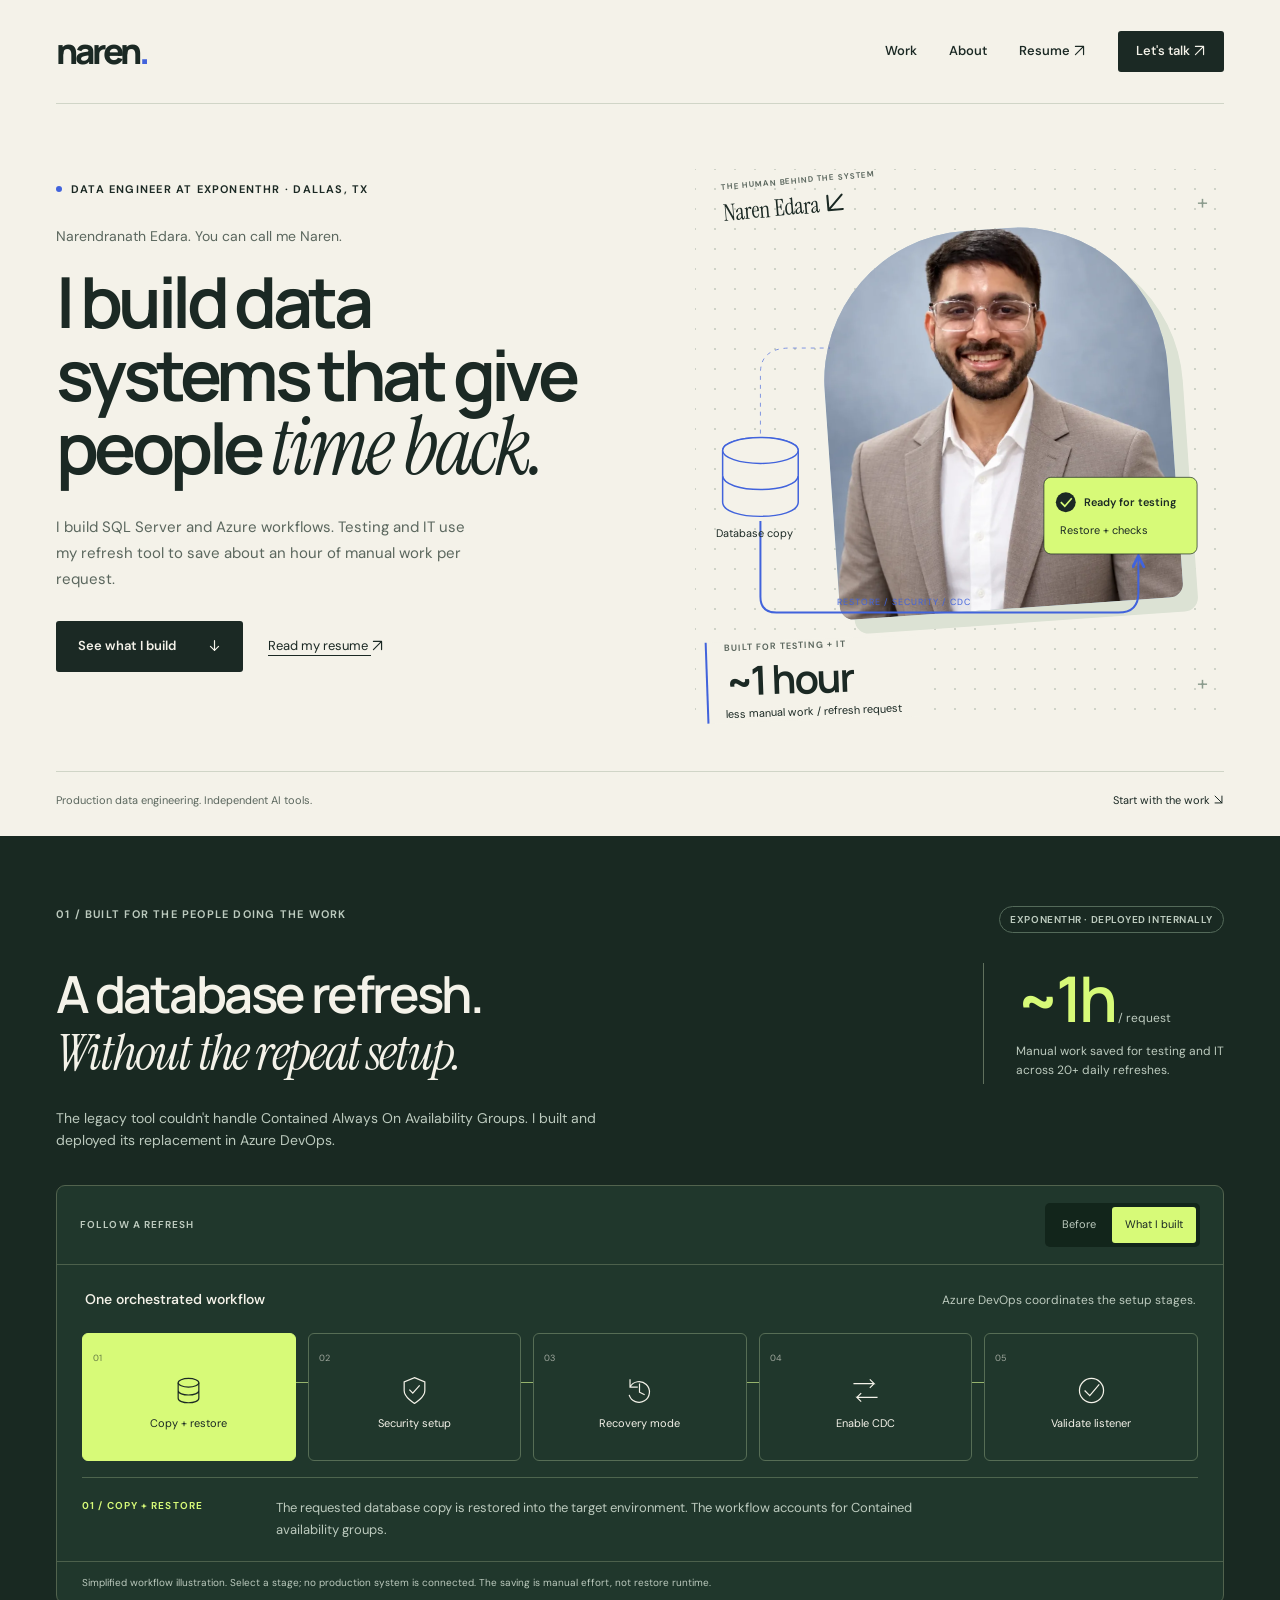
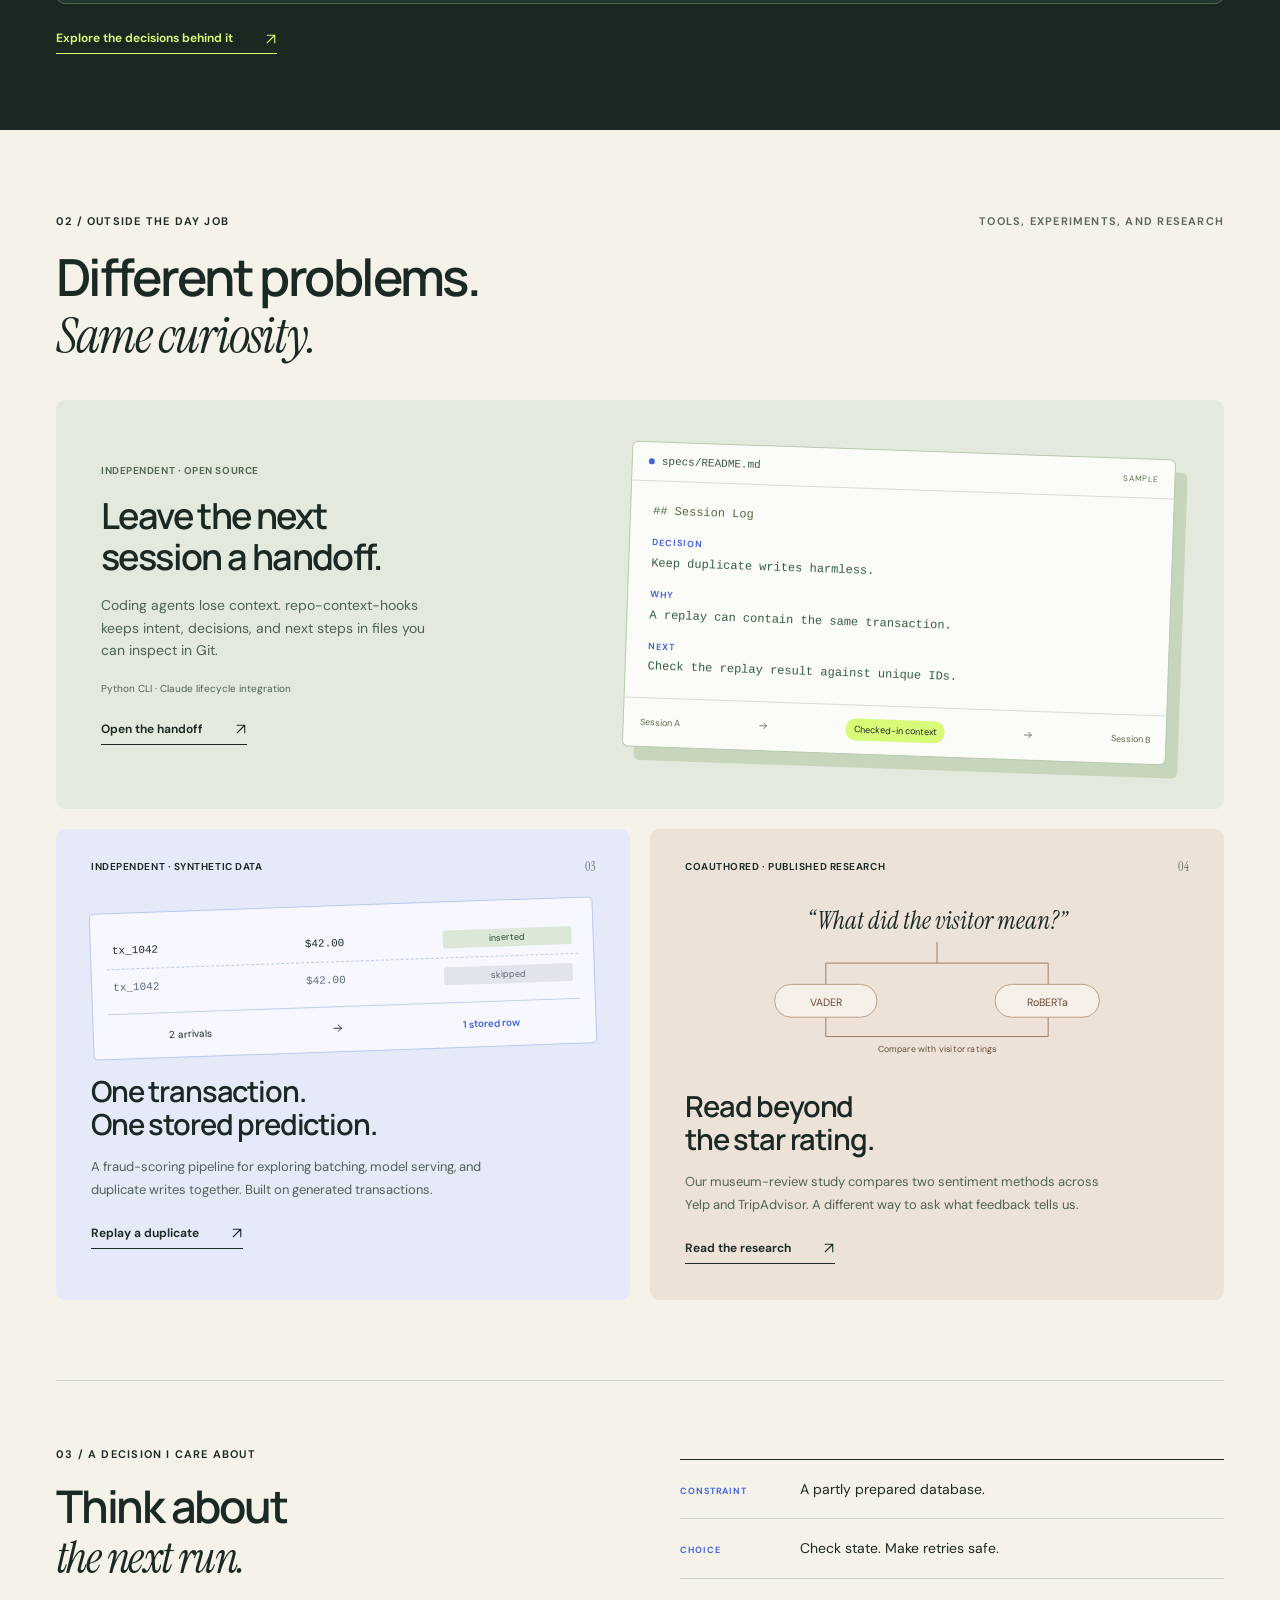
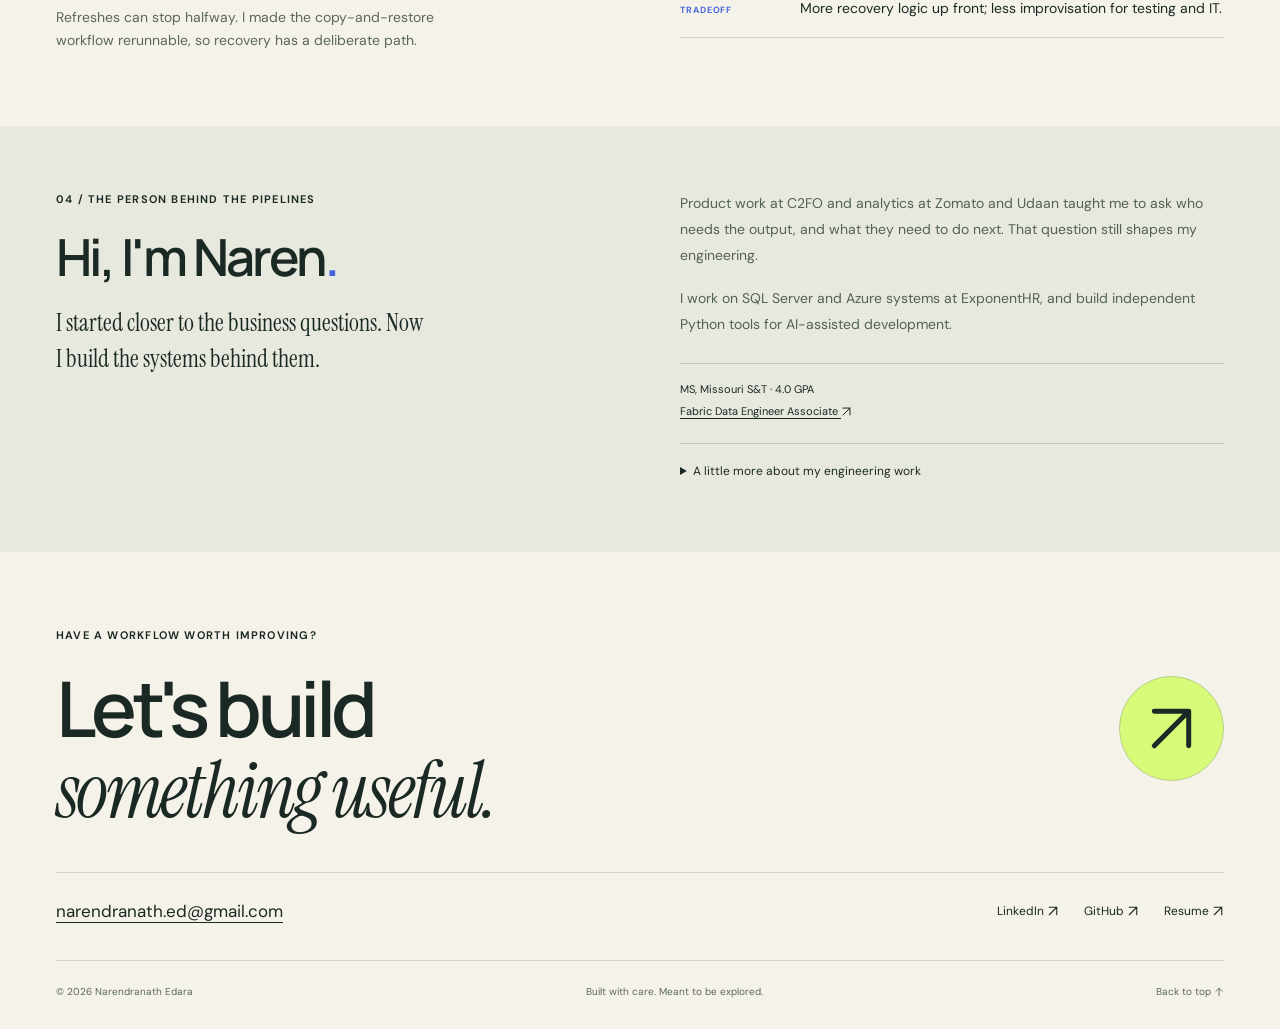
==== commit 91148810: "Use font-independent SVG arrows across the studio portfolio" ====
--- a/index.html
+++ b/index.html
@@ -8,14 +8,14 @@
 <link rel="preconnect" href="https://fonts.googleapis.com"><link rel="preconnect" href="https://fonts.gstatic.com" crossorigin><link href="https://fonts.googleapis.com/css2?family=DM+Sans:wght@400;450;500;550;600;650;700&family=Instrument+Serif:ital@0;1&family=Manrope:wght@500;600;650;700;750;800&display=swap" rel="stylesheet">
 <link rel="stylesheet" href="studio.css"><script src="studio.js" defer></script></head>
 <body><a class="skip-link" href="#main">Skip to work</a>
-<header class="studio-nav wrap"><a class="wordmark" href="index.html" aria-label="Naren Edara, home">naren<span>.</span></a><nav aria-label="Main navigation"><a href="#systems">Work</a><a href="#about">About</a><a href="static/resume.pdf?v=b0a4215e" target="_blank" rel="noopener" class="nav-resume">Resume ↗</a><a class="nav-contact" href="#contact">Let's talk ↗</a></nav></header>
+<header class="studio-nav wrap"><a class="wordmark" href="index.html" aria-label="Naren Edara, home">naren<span>.</span></a><nav aria-label="Main navigation"><a href="#systems">Work</a><a href="#about">About</a><a href="static/resume.pdf?v=b0a4215e" target="_blank" rel="noopener" class="nav-resume">Resume <svg class="inline-arrow" viewBox="0 0 16 16" aria-hidden="true"><path d="M3 13 13 3M3 3h10v10"/></svg></a><a class="nav-contact" href="#contact">Let's talk <svg class="inline-arrow" viewBox="0 0 16 16" aria-hidden="true"><path d="M3 13 13 3M3 3h10v10"/></svg></a></nav></header>
 <main id="main">
 <section class="studio-hero wrap" id="hero">
-<div class="hero-copy"><p class="eyebrow"><span class="status-dot" aria-hidden="true"></span>Data Engineer at ExponentHR · Dallas, TX</p><p class="hero-intro">Narendranath Edara. You can call me Naren.</p><h1>I build data<br>systems that give<br>people <em>time back.</em></h1><p class="hero-lede" data-gt-id="E-IDEM">I build SQL Server and Azure workflows. Testing and IT use my refresh tool to save about an hour of manual work per request.</p><div class="hero-actions"><a class="button button-dark" href="#systems">See what I build <span aria-hidden="true">↓</span></a><a class="quiet-link" href="static/resume.pdf?v=b0a4215e" target="_blank" rel="noopener">Read my resume ↗</a></div></div>
-<aside class="hero-art" aria-label="Naren and a simplified database refresh workflow"><span class="art-cross cross-one" aria-hidden="true">+</span><span class="art-cross cross-two" aria-hidden="true">+</span><div class="art-note note-top"><span class="small-label">THE HUMAN BEHIND THE SYSTEM</span><span>Naren Edara ↙</span></div><div class="portrait-frame"><img src="static/originals/headshot-hero-800.webp" width="800" height="1000" alt="Naren Edara, Data Engineer" fetchpriority="high" loading="eager" decoding="async"></div>
-<svg class="hero-routing" viewBox="0 0 520 560" role="img" aria-labelledby="routing-title routing-desc"><title id="routing-title">From a refresh request to a database ready for testing</title><desc id="routing-desc">A simplified path connects a database copy through restore and checks to testing and IT. This represents the workflow Naren built, not a live system.</desc><defs><marker id="route-arrow" markerWidth="8" markerHeight="8" refX="6" refY="3" orient="auto"><path d="M0,0 L6,3 L0,6" fill="none" stroke="currentColor" stroke-width="1.4"/></marker></defs><path class="route-line" d="M60 354 V430 Q60 446 76 446 H420 Q440 446 440 426 V389" marker-end="url(#route-arrow)"/><path class="route-dash" d="M60 275 V205 Q60 180 90 180 H130"/><g class="db-drawing" transform="translate(22 270)"><path d="M0 13 C0 -4 76 -4 76 13 V65 C76 84 0 84 0 65 Z"/><ellipse cx="38" cy="13" rx="38" ry="13"/><path d="M0 38 C0 57 76 57 76 38"/></g><g transform="translate(345 310)"><rect class="ready-card" width="154" height="77" rx="7"/><circle class="ready-tick" cx="22" cy="25" r="10"/><path class="check-stroke" d="m17 25 4 4 7-8"/><text x="40" y="29" class="svg-label">Ready for testing</text><text x="16" y="57" class="svg-small">Restore + checks</text></g><text x="15" y="370" class="svg-small">Database copy</text><text x="137" y="438" class="svg-route-text">RESTORE → SECURITY → CDC</text></svg>
+<div class="hero-copy"><p class="eyebrow"><span class="status-dot" aria-hidden="true"></span>Data Engineer at ExponentHR · Dallas, TX</p><p class="hero-intro">Narendranath Edara. You can call me Naren.</p><h1>I build data<br>systems that give<br>people <em>time back.</em></h1><p class="hero-lede" data-gt-id="E-IDEM">I build SQL Server and Azure workflows. Testing and IT use my refresh tool to save about an hour of manual work per request.</p><div class="hero-actions"><a class="button button-dark" href="#systems">See what I build <span aria-hidden="true"><svg class="inline-arrow" viewBox="0 0 16 16" aria-hidden="true"><path d="M8 2v12m-5-5 5 5 5-5"/></svg></span></a><a class="quiet-link" href="static/resume.pdf?v=b0a4215e" target="_blank" rel="noopener">Read my resume <svg class="inline-arrow" viewBox="0 0 16 16" aria-hidden="true"><path d="M3 13 13 3M3 3h10v10"/></svg></a></div></div>
+<aside class="hero-art" aria-label="Naren and a simplified database refresh workflow"><span class="art-cross cross-one" aria-hidden="true">+</span><span class="art-cross cross-two" aria-hidden="true">+</span><div class="art-note note-top"><span class="small-label">THE HUMAN BEHIND THE SYSTEM</span><span>Naren Edara <svg class="inline-arrow" viewBox="0 0 16 16" aria-hidden="true"><path d="M13 3 3 13M3 3v10h10"/></svg></span></div><div class="portrait-frame"><img src="static/originals/headshot-hero-800.webp" width="800" height="1000" alt="Naren Edara, Data Engineer" fetchpriority="high" loading="eager" decoding="async"></div>
+<svg class="hero-routing" viewBox="0 0 520 560" role="img" aria-labelledby="routing-title routing-desc"><title id="routing-title">From a refresh request to a database ready for testing</title><desc id="routing-desc">A simplified path connects a database copy through restore and checks to testing and IT. This represents the workflow Naren built, not a live system.</desc><defs><marker id="route-arrow" markerWidth="8" markerHeight="8" refX="6" refY="3" orient="auto"><path d="M0,0 L6,3 L0,6" fill="none" stroke="currentColor" stroke-width="1.4"/></marker></defs><path class="route-line" d="M60 354 V430 Q60 446 76 446 H420 Q440 446 440 426 V389" marker-end="url(#route-arrow)"/><path class="route-dash" d="M60 275 V205 Q60 180 90 180 H130"/><g class="db-drawing" transform="translate(22 270)"><path d="M0 13 C0 -4 76 -4 76 13 V65 C76 84 0 84 0 65 Z"/><ellipse cx="38" cy="13" rx="38" ry="13"/><path d="M0 38 C0 57 76 57 76 38"/></g><g transform="translate(345 310)"><rect class="ready-card" width="154" height="77" rx="7"/><circle class="ready-tick" cx="22" cy="25" r="10"/><path class="check-stroke" d="m17 25 4 4 7-8"/><text x="40" y="29" class="svg-label">Ready for testing</text><text x="16" y="57" class="svg-small">Restore + checks</text></g><text x="15" y="370" class="svg-small">Database copy</text><text x="137" y="438" class="svg-route-text">RESTORE / SECURITY / CDC</text></svg>
 <div class="art-note note-bottom"><span class="small-label">BUILT FOR TESTING + IT</span><strong data-gt-id="E-IDEM">~1 hour</strong><span>less manual work / refresh request</span></div></aside>
-<div class="hero-foot"><span>Production data engineering. Independent AI tools.</span><a href="#systems">Start with the work ↘</a></div></section>
+<div class="hero-foot"><span>Production data engineering. Independent AI tools.</span><a href="#systems">Start with the work <svg class="inline-arrow" viewBox="0 0 16 16" aria-hidden="true"><path d="M3 3 13 13M3 13h10V3"/></svg></a></div></section>
 
 <section class="flagship dark-section" id="systems"><div class="wrap"><div class="section-top"><p class="eyebrow">01 / Built for the people doing the work</p><span class="project-status">ExponentHR · Deployed internally</span></div><div class="flagship-heading"><h2>A database refresh.<br><em>Without the repeat setup.</em></h2><div class="flagship-result" data-gt-id="E-IDEM"><strong>~1h<span> / request</span></strong><p>Manual work saved for testing and IT<br>across 20+ daily refreshes.</p></div></div><p class="section-lede">The legacy tool couldn't handle Contained Always On Availability Groups. I built and deployed its replacement in Azure DevOps.</p>
 <div class="refresh-demo" data-refresh-demo data-mode="automated"><div class="demo-toolbar"><span class="small-label">FOLLOW A REFRESH</span><div class="mode-switch" role="group" aria-label="Compare refresh workflows"><button type="button" data-refresh-mode="manual" aria-pressed="false">Before</button><button type="button" data-refresh-mode="automated" aria-pressed="true">What I built</button></div></div><div class="workflow-caption"><strong data-mode-title>One orchestrated workflow</strong><span data-mode-caption>Azure DevOps coordinates the setup stages.</span></div>
@@ -25,14 +25,15 @@
 <button class="workflow-step" type="button" data-step="recovery" aria-pressed="false"><span class="step-no">03</span><svg viewBox="0 0 36 36" aria-hidden="true"><path d="M7 14a12 12 0 1 1-1 9M7 5v9h9"/><path d="M18 10v10l6 3"/></svg><span>Recovery mode</span></button>
 <button class="workflow-step" type="button" data-step="cdc" aria-pressed="false"><span class="step-no">04</span><svg viewBox="0 0 36 36" aria-hidden="true"><path d="M4 10h24l-5-5M32 26H8l5 5M28 10l-5 5M8 26l5-5"/></svg><span>Enable CDC</span></button>
 <button class="workflow-step" type="button" data-step="listener" aria-pressed="false"><span class="step-no">05</span><svg viewBox="0 0 36 36" aria-hidden="true"><circle cx="18" cy="18" r="14"/><path d="m10 18 6 6 11-13"/></svg><span>Validate listener</span></button></div>
-<div class="stage-detail" aria-live="polite"><span class="stage-label" data-stage-label>01 / Copy + restore</span><p data-stage-description>The requested database copy is restored into the target environment. The workflow accounts for Contained availability groups.</p></div><p class="demo-note">Simplified workflow illustration. Select a stage; no production system is connected. The saving is manual effort, not restore runtime.</p></div><a class="text-link light-link" href="database-refresh.html">Explore the decisions behind it ↗</a></div></section>
+<div class="stage-detail" aria-live="polite"><span class="stage-label" data-stage-label>01 / Copy + restore</span><p data-stage-description>The requested database copy is restored into the target environment. The workflow accounts for Contained availability groups.</p></div><p class="demo-note">Simplified workflow illustration. Select a stage; no production system is connected. The saving is manual effort, not restore runtime.</p></div><a class="text-link light-link" href="database-refresh.html">Explore the decisions behind it <svg class="inline-arrow" viewBox="0 0 16 16" aria-hidden="true"><path d="M3 13 13 3M3 3h10v10"/></svg></a></div></section>
 
 <section class="selected wrap" id="projects"><div class="section-top"><p class="eyebrow">02 / Outside the day job</p><span class="small-label">Tools, experiments, and research</span></div><h2>Different problems.<br><em>Same curiosity.</em></h2>
-<article class="project-feature hooks-project" data-gt-id="P-HOOKS"><div class="project-copy"><p class="project-status">Independent · Open source</p><h3>Leave the next<br>session a handoff.</h3><p>Coding agents lose context. repo-context-hooks keeps intent, decisions, and next steps in files you can inspect in Git.</p><p class="project-fact">Python CLI · Claude lifecycle integration</p><a class="text-link" href="repo-context-hooks.html">Open the handoff ↗</a></div><div class="handoff-preview" aria-label="Illustrative handoff document"><div class="document-tab"><span class="file-dot" aria-hidden="true"></span>specs/README.md <span class="tiny-tag">SAMPLE</span></div><div class="document-body"><span class="doc-line">## Session Log</span><p><b>DECISION</b><br>Keep duplicate writes harmless.</p><p><b>WHY</b><br>A replay can contain the same transaction.</p><p><b>NEXT</b><br>Check the replay result against unique IDs.</p></div><div class="handoff-arrow"><span>Session A</span><span aria-hidden="true">→</span><span class="handoff-pill">Checked-in context</span><span aria-hidden="true">→</span><span>Session B</span></div></div></article>
-<div class="project-pair"><article class="fraud-project" data-gt-id="P-FRAUD"><div class="project-top"><span class="project-status">Independent · Synthetic data</span><span aria-hidden="true">03</span></div><div class="transaction-figure" aria-label="Duplicate transaction handling example"><div class="transaction-row"><span>tx_1042</span><span class="amount">$42.00</span><span class="row-status">inserted</span></div><div class="transaction-row duplicate"><span>tx_1042</span><span class="amount">$42.00</span><span class="row-status">skipped</span></div><div class="transaction-total"><span>2 arrivals</span><span aria-hidden="true">→</span><strong>1 stored row</strong></div></div><h3>One transaction.<br>One stored prediction.</h3><p>A fraud-scoring pipeline for exploring batching, model serving, and duplicate writes together. Built on generated transactions.</p><a class="text-link" href="fraud-detection.html">Replay a duplicate ↗</a></article>
-<article id="research" class="research-project" data-gt-id="M4"><div class="project-top"><span class="project-status">Coauthored · Published research</span><span aria-hidden="true">04</span></div><figure class="research-figure"><div class="review-fragment">“What did the visitor mean?”</div><svg viewBox="0 0 360 120" role="img" aria-label="Review text compared using VADER and RoBERTa, alongside visitor ratings"><path d="M180 5v22H65v22m115-22h115v22M65 82v21h230V82"/><rect x="12" y="49" width="106" height="34" rx="17"/><rect x="240" y="49" width="108" height="34" rx="17"/><text x="65" y="71">VADER</text><text x="294" y="71">RoBERTa</text><text x="180" y="119" class="research-rating">Compare with visitor ratings</text></svg></figure><h3>Read beyond<br>the star rating.</h3><p>Our museum-review study compares two sentiment methods across Yelp and TripAdvisor. A different way to ask what feedback tells us.</p><a class="text-link" href="https://doi.org/10.1080/10495142.2025.2525123" target="_blank" rel="noopener">Read the research ↗</a></article></div></section>
+<article class="project-feature hooks-project" data-gt-id="P-HOOKS"><div class="project-copy"><p class="project-status">Independent · Open source</p><h3>Leave the next<br>session a handoff.</h3><p>Coding agents lose context. repo-context-hooks keeps intent, decisions, and next steps in files you can inspect in Git.</p><p class="project-fact">Python CLI · Claude lifecycle integration</p><a class="text-link" href="repo-context-hooks.html">Open the handoff <svg class="inline-arrow" viewBox="0 0 16 16" aria-hidden="true"><path d="M3 13 13 3M3 3h10v10"/></svg></a></div><div class="handoff-preview" aria-label="Illustrative handoff document"><div class="document-tab"><span class="file-dot" aria-hidden="true"></span>specs/README.md <span class="tiny-tag">SAMPLE</span></div><div class="document-body"><span class="doc-line">## Session Log</span><p><b>DECISION</b><br>Keep duplicate writes harmless.</p><p><b>WHY</b><br>A replay can contain the same transaction.</p><p><b>NEXT</b><br>Check the replay result against unique IDs.</p></div><div class="handoff-arrow"><span>Session A</span><span aria-hidden="true"><svg class="inline-arrow" viewBox="0 0 16 16" aria-hidden="true"><path d="M2 8h12M9 3l5 5-5 5"/></svg></span><span class="handoff-pill">Checked-in context</span><span aria-hidden="true"><svg class="inline-arrow" viewBox="0 0 16 16" aria-hidden="true"><path d="M2 8h12M9 3l5 5-5 5"/></svg></span><span>Session B</span></div></div></article>
+<div class="project-pair"><article class="fraud-project" data-gt-id="P-FRAUD"><div class="project-top"><span class="project-status">Independent · Synthetic data</span><span aria-hidden="true">03</span></div><div class="transaction-figure" aria-label="Duplicate transaction handling example"><div class="transaction-row"><span>tx_1042</span><span class="amount">$42.00</span><span class="row-status">inserted</span></div><div class="transaction-row duplicate"><span>tx_1042</span><span class="amount">$42.00</span><span class="row-status">skipped</span></div><div class="transaction-total"><span>2 arrivals</span><span aria-hidden="true"><svg class="inline-arrow" viewBox="0 0 16 16" aria-hidden="true"><path d="M2 8h12M9 3l5 5-5 5"/></svg></span><strong>1 stored row</strong></div></div><h3>One transaction.<br>One stored prediction.</h3><p>A fraud-scoring pipeline for exploring batching, model serving, and duplicate writes together. Built on generated transactions.</p><a class="text-link" href="fraud-detection.html">Replay a duplicate <svg class="inline-arrow" viewBox="0 0 16 16" aria-hidden="true"><path d="M3 13 13 3M3 3h10v10"/></svg></a></article>
+<article id="research" class="research-project" data-gt-id="M4"><div class="project-top"><span class="project-status">Coauthored · Published research</span><span aria-hidden="true">04</span></div><figure class="research-figure"><div class="review-fragment">“What did the visitor mean?”</div><svg viewBox="0 0 360 120" role="img" aria-label="Review text compared using VADER and RoBERTa, alongside visitor ratings"><path d="M180 5v22H65v22m115-22h115v22M65 82v21h230V82"/><rect x="12" y="49" width="106" height="34" rx="17"/><rect x="240" y="49" width="108" height="34" rx="17"/><text x="65" y="71">VADER</text><text x="294" y="71">RoBERTa</text><text x="180" y="119" class="research-rating">Compare with visitor ratings</text></svg></figure><h3>Read beyond<br>the star rating.</h3><p>Our museum-review study compares two sentiment methods across Yelp and TripAdvisor. A different way to ask what feedback tells us.</p><a class="text-link" href="https://doi.org/10.1080/10495142.2025.2525123" target="_blank" rel="noopener">Read the research <svg class="inline-arrow" viewBox="0 0 16 16" aria-hidden="true"><path d="M3 13 13 3M3 3h10v10"/></svg></a></article></div></section>
 
 <section class="judgment wrap" id="decisions"><div><p class="eyebrow">03 / A decision I care about</p><h2>Think about<br><em>the next run.</em></h2><p>Refreshes can stop halfway. I made the copy-and-restore workflow rerunnable, so recovery has a deliberate path.</p></div><div class="decision-stack" data-gt-id="E-IDEM"><div><span>CONSTRAINT</span><p>A partly prepared database.</p></div><div><span>CHOICE</span><p>Check state. Make retries safe.</p></div><div><span>TRADEOFF</span><p>More recovery logic up front; less improvisation for testing and IT.</p></div></div></section>
-<section class="about-section" id="about"><div class="wrap about-layout"><div><p class="eyebrow">04 / The person behind the pipelines</p><h2>Hi, I'm Naren<span class="accent-dot">.</span></h2><p class="about-lede">I started closer to the business questions. Now I build the systems behind them.</p></div><div class="about-copy"><p>Product work at C2FO and analytics at Zomato and Udaan taught me to ask who needs the output, and what they need to do next. That question still shapes my engineering.</p><p>I work on SQL Server and Azure systems at ExponentHR, and build independent Python tools for AI-assisted development.</p><div class="about-facts" id="experience"><span>MS, Missouri S&amp;T · 4.0 GPA</span><a href="https://learn.microsoft.com/en-us/users/narendranathedara-5832/credentials/5e2a5d5c02717f71" target="_blank" rel="noopener">Fabric Data Engineer Associate ↗</a></div><details class="technical-details"><summary>A little more about my engineering work</summary><p data-gt-id="E-AICTX">My production scope includes CDC, configuration-driven validation, release automation, and recovery. I built a separate SSISDB-backed procedure for investigating failed jobs. My team also uses a Claude Code context harness combining schema relationships and table grain with business annotations.</p><a href="static/resume.pdf?v=b0a4215e" target="_blank" rel="noopener">Read the full resume ↗</a><br><a href="content/posts/repo-context-hooks-supply-chain.html">Earlier release-engineering write-up ↗</a></details></div></div></section>
-<section class="contact-section wrap" id="contact"><p class="eyebrow">Have a workflow worth improving?</p><h2>Let's build<br><em>something useful.</em><a href="mailto:narendranath.ed@gmail.com" class="contact-arrow" aria-label="Email Naren">↗</a></h2><div class="contact-bottom"><a class="email-link" href="mailto:narendranath.ed@gmail.com">narendranath.ed@gmail.com</a><div><a href="https://www.linkedin.com/in/narendranathe/" target="_blank" rel="noopener">LinkedIn ↗</a><a href="https://github.com/narendranathe" target="_blank" rel="noopener">GitHub ↗</a><a href="static/resume.pdf?v=b0a4215e" target="_blank" rel="noopener">Resume ↗</a></div></div></section>
-</main><footer class="wrap studio-footer"><span>© 2026 Narendranath Edara</span><span>Built with care. Meant to be explored.</span><a href="#hero">Back to top ↑</a></footer></body></html>
+<section class="about-section" id="about"><div class="wrap about-layout"><div><p class="eyebrow">04 / The person behind the pipelines</p><h2>Hi, I'm Naren<span class="accent-dot">.</span></h2><p class="about-lede">I started closer to the business questions. Now I build the systems behind them.</p></div><div class="about-copy"><p>Product work at C2FO and analytics at Zomato and Udaan taught me to ask who needs the output, and what they need to do next. That question still shapes my engineering.</p><p>I work on SQL Server and Azure systems at ExponentHR, and build independent Python tools for AI-assisted development.</p><div class="about-facts" id="experience"><span>MS, Missouri S&amp;T · 4.0 GPA</span><a href="https://learn.microsoft.com/en-us/users/narendranathedara-5832/credentials/5e2a5d5c02717f71" target="_blank" rel="noopener">Fabric Data Engineer Associate <svg class="inline-arrow" viewBox="0 0 16 16" aria-hidden="true"><path d="M3 13 13 3M3 3h10v10"/></svg></a></div><details class="technical-details"><summary>A little more about my engineering work</summary><p data-gt-id="E-AICTX">My production scope includes CDC, configuration-driven validation, release automation, and recovery. I built a separate SSISDB-backed procedure for investigating failed jobs. My team also uses a Claude Code context harness combining schema relationships and table grain with business annotations.</p><a href="static/resume.pdf?v=b0a4215e" target="_blank" rel="noopener">Read the full resume <svg class="inline-arrow" viewBox="0 0 16 16" aria-hidden="true"><path d="M3 13 13 3M3 3h10v10"/></svg></a><br><a href="content/posts/repo-context-hooks-supply-chain.html">Earlier release-engineering write-up <svg class="inline-arrow" viewBox="0 0 16 16" aria-hidden="true"><path d="M3 13 13 3M3 3h10v10"/></svg></a></details></div></div></section>
+<section class="contact-section wrap" id="contact"><p class="eyebrow">Have a workflow worth improving?</p><h2>Let's build<br><em>something useful.</em><a href="mailto:narendranath.ed@gmail.com" class="contact-arrow" aria-label="Email Naren"><svg class="inline-arrow" viewBox="0 0 16 16" aria-hidden="true"><path d="M3 13 13 3M3 3h10v10"/></svg></a></h2><div class="contact-bottom"><a class="email-link" href="mailto:narendranath.ed@gmail.com">narendranath.ed@gmail.com</a><div><a href="https://www.linkedin.com/in/narendranathe/" target="_blank" rel="noopener">LinkedIn <svg class="inline-arrow" viewBox="0 0 16 16" aria-hidden="true"><path d="M3 13 13 3M3 3h10v10"/></svg></a><a href="https://github.com/narendranathe" target="_blank" rel="noopener">GitHub <svg class="inline-arrow" viewBox="0 0 16 16" aria-hidden="true"><path d="M3 13 13 3M3 3h10v10"/></svg></a><a href="static/resume.pdf?v=b0a4215e" target="_blank" rel="noopener">Resume <svg class="inline-arrow" viewBox="0 0 16 16" aria-hidden="true"><path d="M3 13 13 3M3 3h10v10"/></svg></a></div></div></section>
+</main><footer class="wrap studio-footer"><span>© 2026 Narendranath Edara</span><span>Built with care. Meant to be explored.</span><a href="#hero">Back to top <svg class="inline-arrow" viewBox="0 0 16 16" aria-hidden="true"><path d="M8 14V2m-5 5 5-5 5 5"/></svg></a></footer></body></html>
+
--- a/studio.css
+++ b/studio.css
@@ -17,3 +17,7 @@
 @media(max-width:860px){.case-hero h1{font-size:55px}.decision-grid{gap:20px}.context-demo{grid-template-columns:170px 1fr;padding:23px;gap:17px}.pipeline-path b{font-size:11px;padding:9px}.pipeline-path{gap:9px}.replay-panel{gap:20px}}
 @media(max-width:600px){.case-shell{padding-top:30px;padding-bottom:45px}.case-hero{padding:35px 0 25px}.case-hero h1{font-size:42px;line-height:1.09;letter-spacing:-.055em}.case-hero>p:last-child{font-size:14px;margin-top:23px}.case-meta{gap:20px;font-size:11px;padding-block:18px}.case-meta>div{max-width:45%}.case-visual{margin-block:28px}.case-visual.dark-section{padding:12px 13px 18px}.case-visual>h2{font-size:22px;margin-top:10px}.case-visual .refresh-demo{margin-top:18px}.case-section{padding-top:30px}.case-section>h2{font-size:30px}.case-intro-grid{grid-template-columns:1fr;gap:16px;margin-top:19px}.case-intro-grid p{font-size:13px}.decision-grid{grid-template-columns:1fr;gap:23px;margin-top:22px}.decision-grid h3{font-size:22px}.decision-grid p{margin-top:9px}.case-links{gap:18px;flex-direction:column;align-items:start}.case-links .text-link{font-size:12px}.case-note{font-size:11px;line-height:1.9}.case-details{margin-top:20px}.case-details summary{font-size:13px}.case-details pre{font-size:10px;padding:15px}.case-next{margin-top:35px;font-size:11px}.context-demo{grid-template-columns:1fr;padding:19px;gap:18px}.context-sidebar{flex-direction:row;flex-wrap:wrap;gap:5px}.context-sidebar p{width:100%;font-size:9px;margin-bottom:3px}.context-sidebar button{padding:10px;font-size:10px;min-height:44px}.context-document{min-height:240px;padding:20px;font-size:11px}.context-document h3{font-size:22px}.context-demo-note{font-size:10px}.pipeline-visual{padding:20px}.pipeline-path{display:grid;grid-template-columns:1fr 20px 1fr;gap:10px;text-align:center;justify-items:stretch;font-size:10px}.pipeline-path>b:last-child{grid-column:1/-1}.pipeline-path>span:nth-last-child(2){display:none}.pipeline-path b{padding:11px 6px;font-size:10px}.replay-panel{grid-template-columns:1fr;gap:22px;margin-top:23px}.replay-input{font-size:12px}.replay-input button{font-size:11px}.replay-log{font-size:10px}.pipeline-note{font-size:10px}.outcome-callout{align-items:start;flex-direction:column;gap:13px;padding:22px}.outcome-callout strong{font-size:44px}.outcome-callout p{font-size:12px}}
 @media(prefers-reduced-motion:reduce){html{scroll-behavior:auto}*,*::before,*::after{transition:none!important;animation:none!important}}
+
+
+/* Explicit vectors keep navigation arrows consistent across font fallbacks. */
+svg.inline-arrow{display:inline-block;width:1em;height:1em;flex-shrink:0;fill:none;stroke:currentColor;stroke-width:1.45;stroke-linecap:round;stroke-linejoin:round;vertical-align:-.13em}
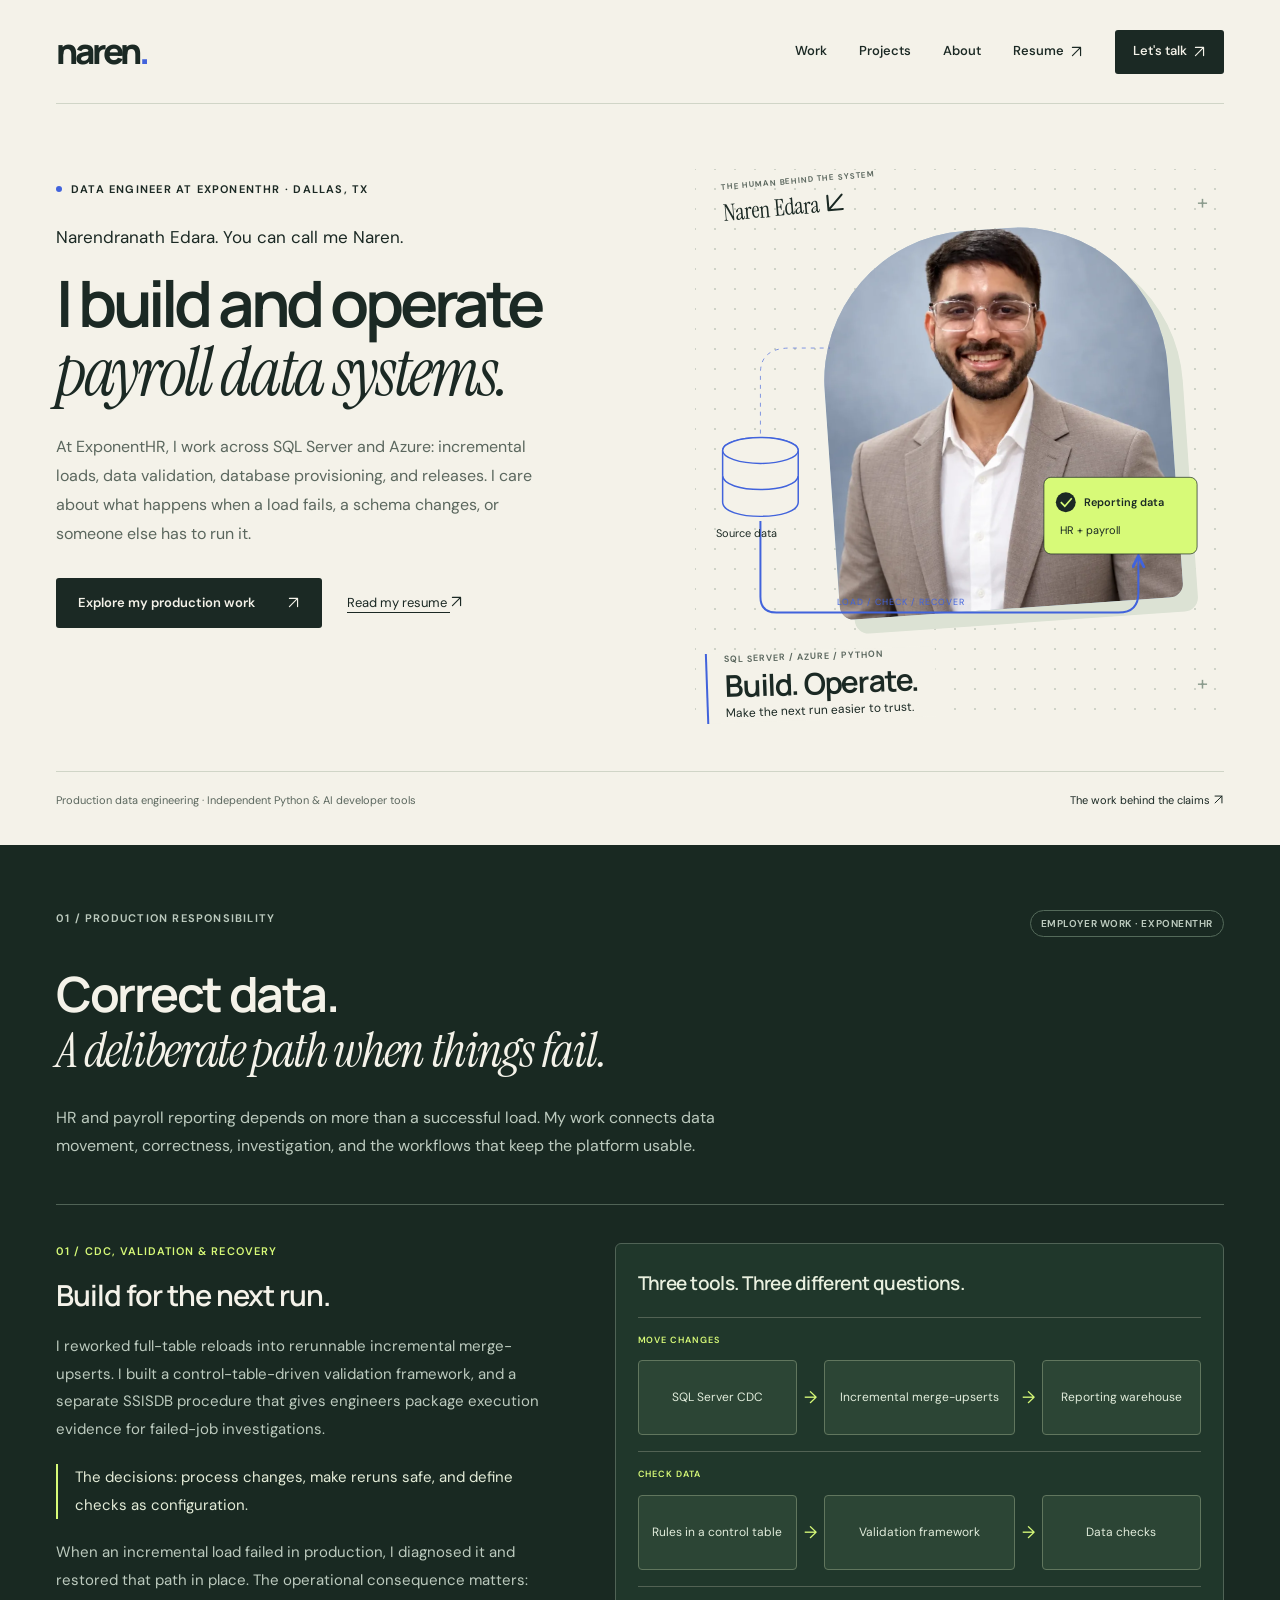
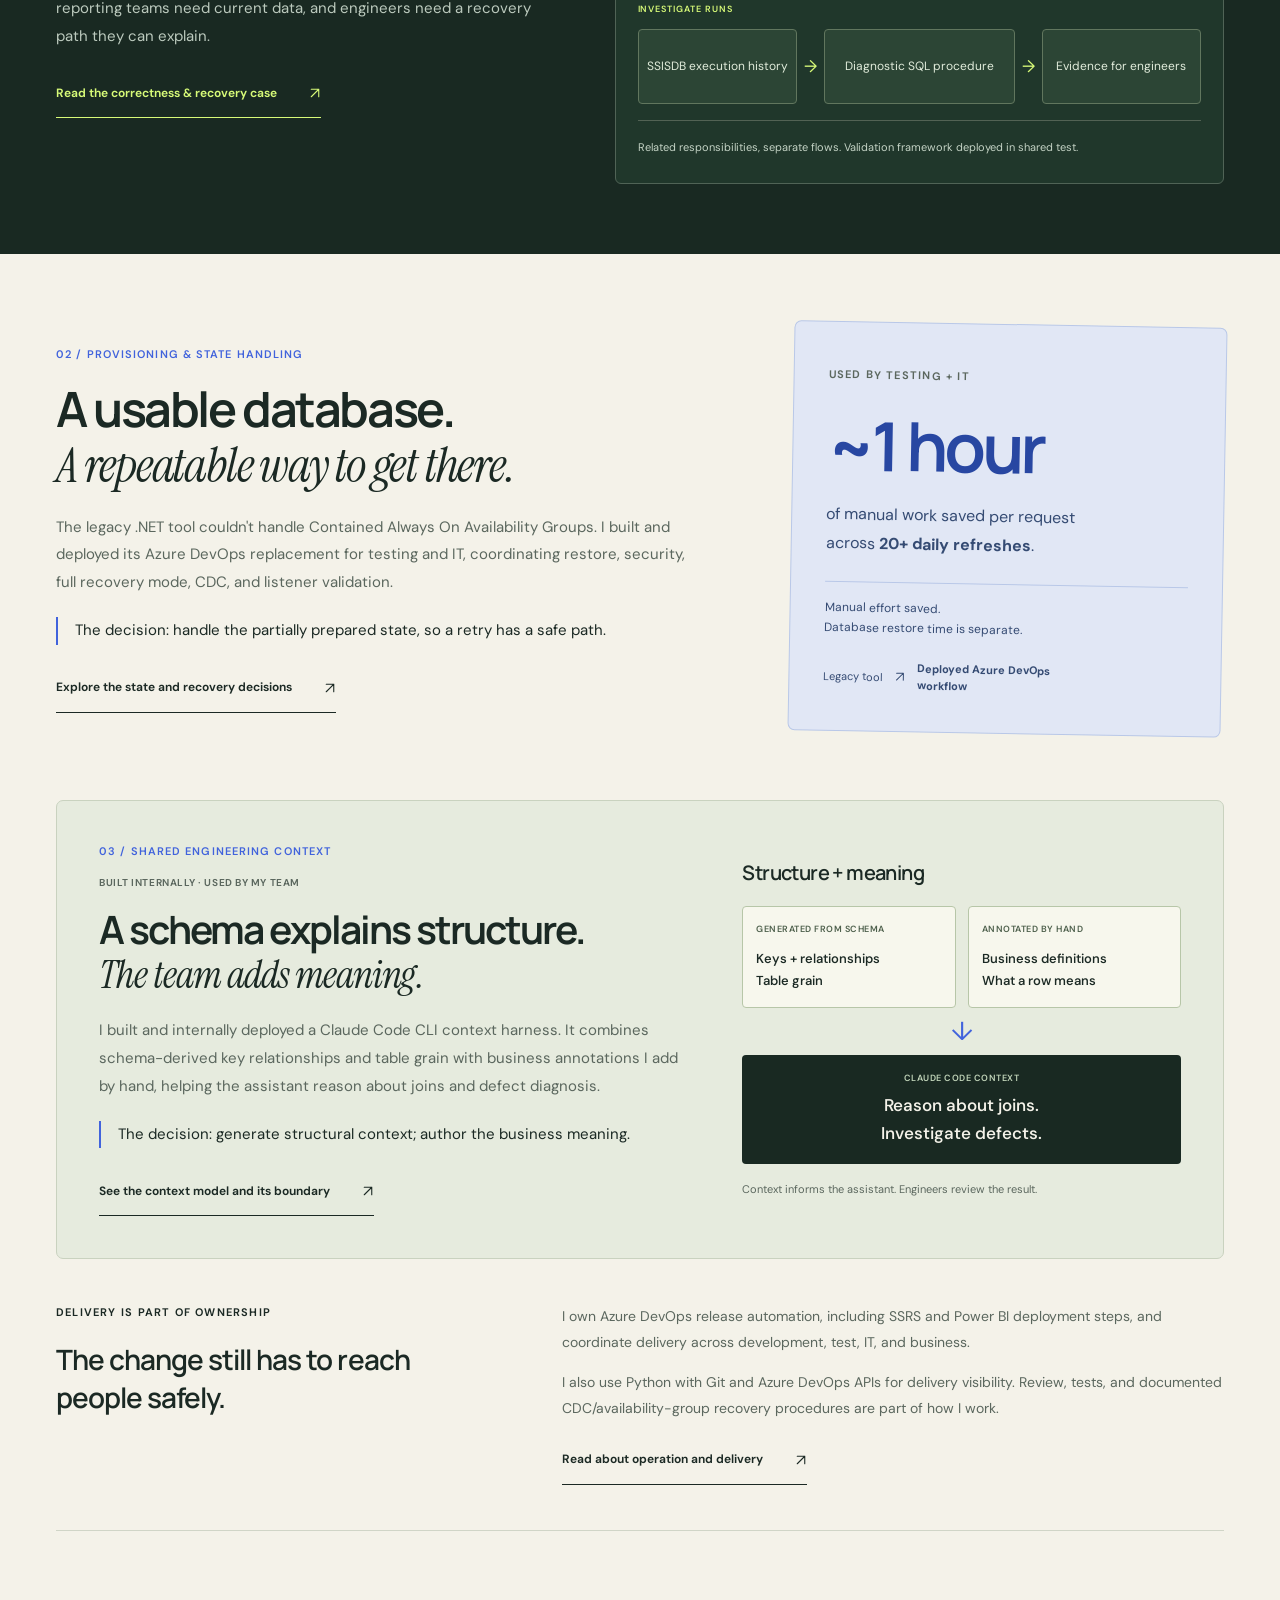
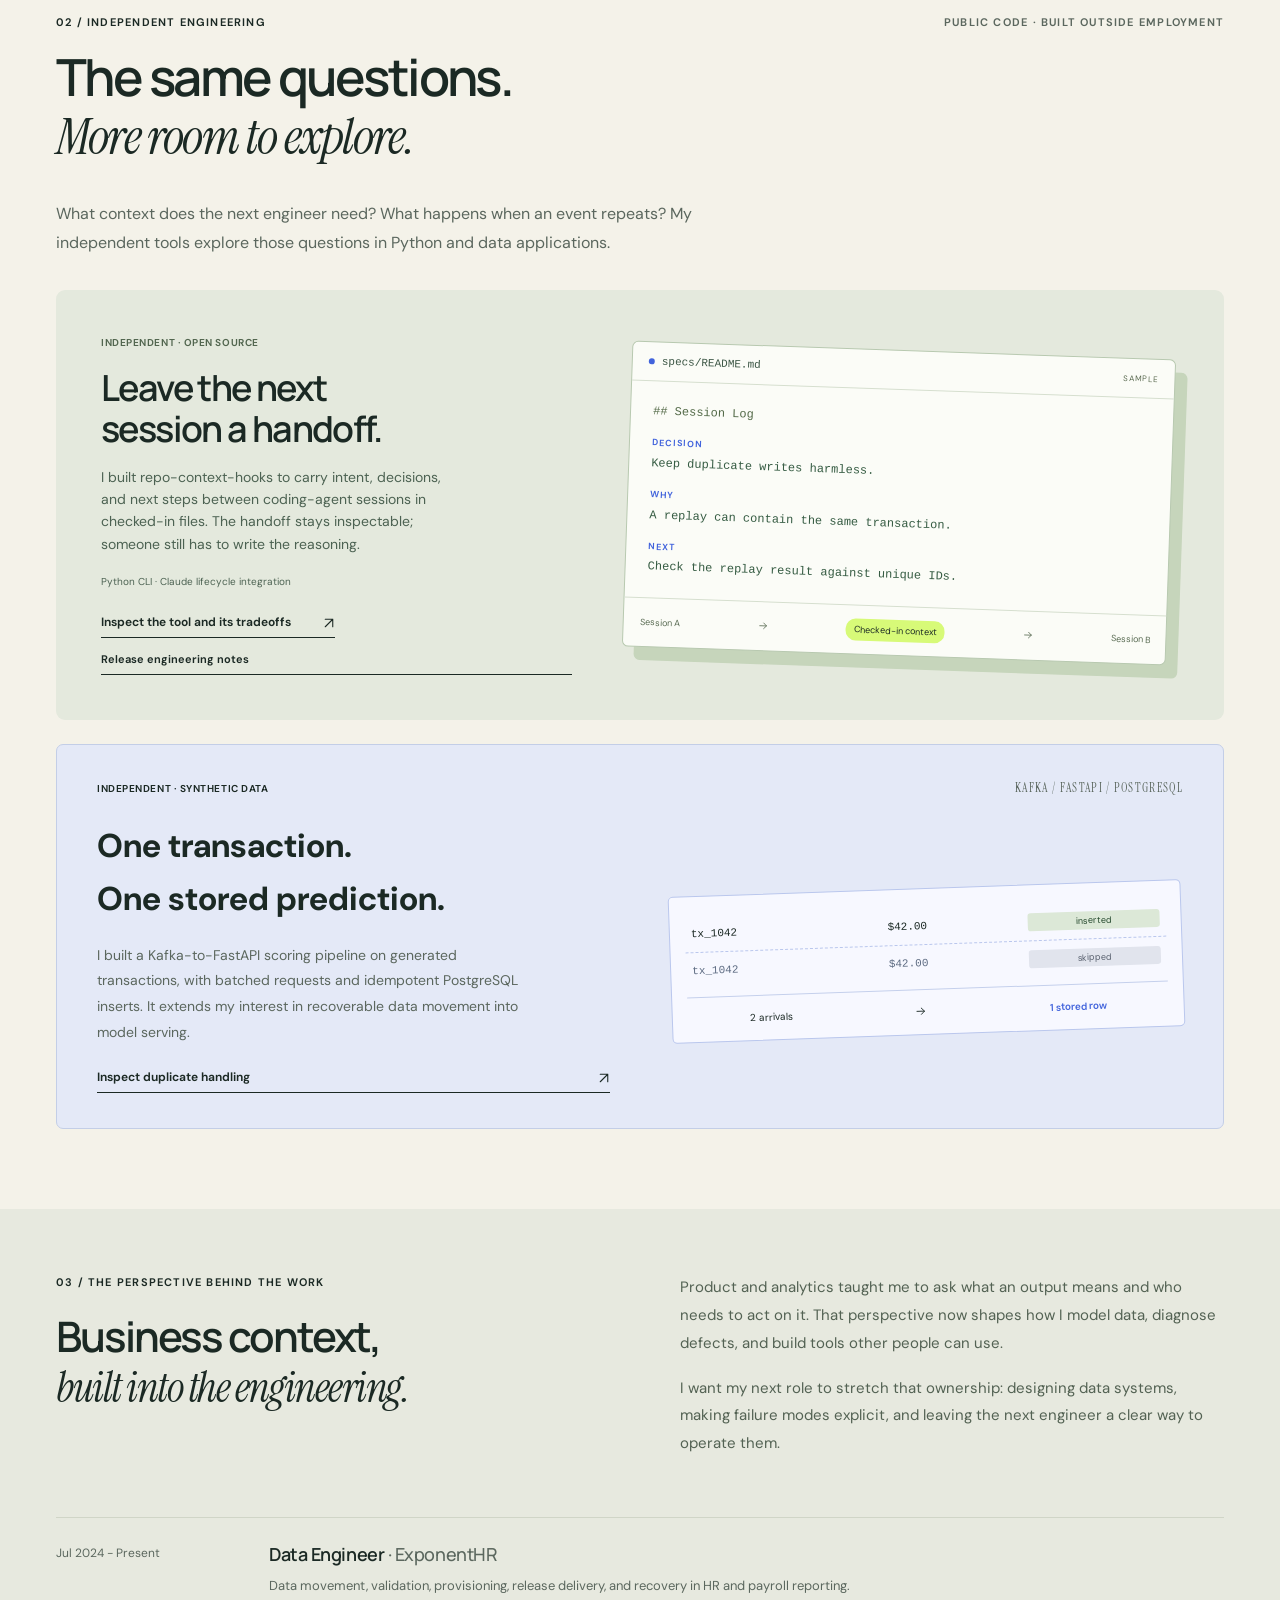
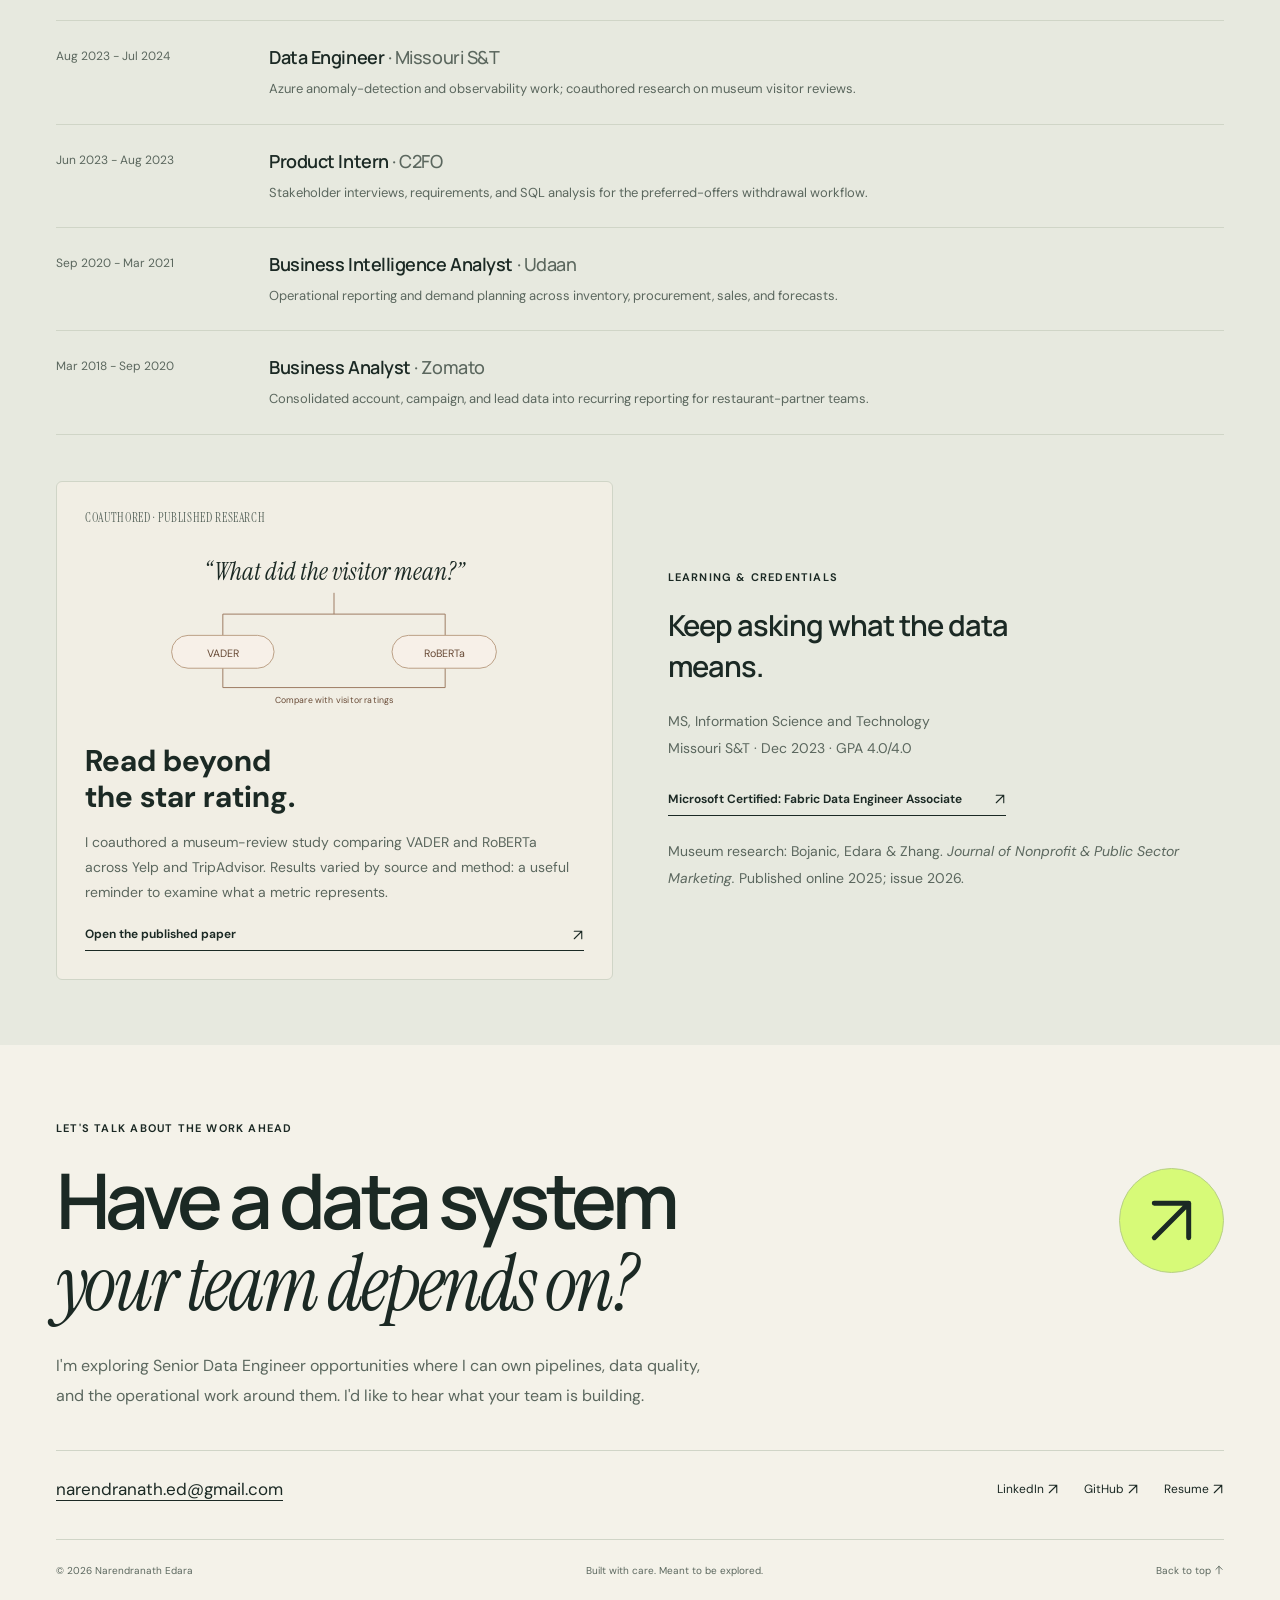
==== commit 91da81ee: "Rebuild portfolio around production correctness, recovery and team tooling" ====
--- a/index.html
+++ b/index.html
@@ -1,39 +1,67 @@
 <!DOCTYPE html>
 <html lang="en"><head>
 <meta charset="UTF-8"><meta name="viewport" content="width=device-width, initial-scale=1">
-<title>Narendranath Edara | Data Engineer - Reliable Pipelines and Platform Automation</title>
-<meta name="description" content="I'm Naren, a Data Engineer at ExponentHR. Explore database refresh automation, Python developer tools, and the decisions behind the work.">
-<meta property="og:title" content="Narendranath Edara | Data Engineer - Reliable Pipelines and Platform Automation"><meta property="og:description" content="Reliable data workflows. Less repeated work. Explore what I build and who it helps."><meta property="og:type" content="website"><meta property="og:url" content="https://narendranathe.github.io/"><meta property="og:image" content="https://narendranathe.github.io/static/originals/headshot-avatar.jpg">
+<title>Narendranath Edara | Data Engineer - Production Data Systems</title>
+<meta name="description" content="Naren Edara: SQL Server, Azure and Python data engineering. Explore CDC, validation, recovery, release automation and independent developer tools.">
+<meta property="og:title" content="Narendranath Edara | Data Engineer - Production Data Systems"><meta property="og:description" content="Production data engineering: correctness, recovery, delivery, and the decisions behind the work."><meta property="og:type" content="website"><meta property="og:url" content="https://narendranathe.github.io/"><meta property="og:image" content="https://narendranathe.github.io/static/originals/headshot-avatar.jpg">
 <link rel="canonical" href="https://narendranathe.github.io/"><link rel="icon" href="static/favicon-32.png">
 <link rel="preconnect" href="https://fonts.googleapis.com"><link rel="preconnect" href="https://fonts.gstatic.com" crossorigin><link href="https://fonts.googleapis.com/css2?family=DM+Sans:wght@400;450;500;550;600;650;700&family=Instrument+Serif:ital@0;1&family=Manrope:wght@500;600;650;700;750;800&display=swap" rel="stylesheet">
-<link rel="stylesheet" href="studio.css"><script src="studio.js" defer></script></head>
+<link rel="stylesheet" href="studio.css"><link rel="stylesheet" href="production.css"><script src="studio.js" defer></script></head>
 <body><a class="skip-link" href="#main">Skip to work</a>
-<header class="studio-nav wrap"><a class="wordmark" href="index.html" aria-label="Naren Edara, home">naren<span>.</span></a><nav aria-label="Main navigation"><a href="#systems">Work</a><a href="#about">About</a><a href="static/resume.pdf?v=b0a4215e" target="_blank" rel="noopener" class="nav-resume">Resume <svg class="inline-arrow" viewBox="0 0 16 16" aria-hidden="true"><path d="M3 13 13 3M3 3h10v10"/></svg></a><a class="nav-contact" href="#contact">Let's talk <svg class="inline-arrow" viewBox="0 0 16 16" aria-hidden="true"><path d="M3 13 13 3M3 3h10v10"/></svg></a></nav></header>
-<main id="main">
-<section class="studio-hero wrap" id="hero">
-<div class="hero-copy"><p class="eyebrow"><span class="status-dot" aria-hidden="true"></span>Data Engineer at ExponentHR · Dallas, TX</p><p class="hero-intro">Narendranath Edara. You can call me Naren.</p><h1>I build data<br>systems that give<br>people <em>time back.</em></h1><p class="hero-lede" data-gt-id="E-IDEM">I build SQL Server and Azure workflows. Testing and IT use my refresh tool to save about an hour of manual work per request.</p><div class="hero-actions"><a class="button button-dark" href="#systems">See what I build <span aria-hidden="true"><svg class="inline-arrow" viewBox="0 0 16 16" aria-hidden="true"><path d="M8 2v12m-5-5 5 5 5-5"/></svg></span></a><a class="quiet-link" href="static/resume.pdf?v=b0a4215e" target="_blank" rel="noopener">Read my resume <svg class="inline-arrow" viewBox="0 0 16 16" aria-hidden="true"><path d="M3 13 13 3M3 3h10v10"/></svg></a></div></div>
-<aside class="hero-art" aria-label="Naren and a simplified database refresh workflow"><span class="art-cross cross-one" aria-hidden="true">+</span><span class="art-cross cross-two" aria-hidden="true">+</span><div class="art-note note-top"><span class="small-label">THE HUMAN BEHIND THE SYSTEM</span><span>Naren Edara <svg class="inline-arrow" viewBox="0 0 16 16" aria-hidden="true"><path d="M13 3 3 13M3 3v10h10"/></svg></span></div><div class="portrait-frame"><img src="static/originals/headshot-hero-800.webp" width="800" height="1000" alt="Naren Edara, Data Engineer" fetchpriority="high" loading="eager" decoding="async"></div>
-<svg class="hero-routing" viewBox="0 0 520 560" role="img" aria-labelledby="routing-title routing-desc"><title id="routing-title">From a refresh request to a database ready for testing</title><desc id="routing-desc">A simplified path connects a database copy through restore and checks to testing and IT. This represents the workflow Naren built, not a live system.</desc><defs><marker id="route-arrow" markerWidth="8" markerHeight="8" refX="6" refY="3" orient="auto"><path d="M0,0 L6,3 L0,6" fill="none" stroke="currentColor" stroke-width="1.4"/></marker></defs><path class="route-line" d="M60 354 V430 Q60 446 76 446 H420 Q440 446 440 426 V389" marker-end="url(#route-arrow)"/><path class="route-dash" d="M60 275 V205 Q60 180 90 180 H130"/><g class="db-drawing" transform="translate(22 270)"><path d="M0 13 C0 -4 76 -4 76 13 V65 C76 84 0 84 0 65 Z"/><ellipse cx="38" cy="13" rx="38" ry="13"/><path d="M0 38 C0 57 76 57 76 38"/></g><g transform="translate(345 310)"><rect class="ready-card" width="154" height="77" rx="7"/><circle class="ready-tick" cx="22" cy="25" r="10"/><path class="check-stroke" d="m17 25 4 4 7-8"/><text x="40" y="29" class="svg-label">Ready for testing</text><text x="16" y="57" class="svg-small">Restore + checks</text></g><text x="15" y="370" class="svg-small">Database copy</text><text x="137" y="438" class="svg-route-text">RESTORE / SECURITY / CDC</text></svg>
-<div class="art-note note-bottom"><span class="small-label">BUILT FOR TESTING + IT</span><strong data-gt-id="E-IDEM">~1 hour</strong><span>less manual work / refresh request</span></div></aside>
-<div class="hero-foot"><span>Production data engineering. Independent AI tools.</span><a href="#systems">Start with the work <svg class="inline-arrow" viewBox="0 0 16 16" aria-hidden="true"><path d="M3 3 13 13M3 13h10V3"/></svg></a></div></section>
+<header class="studio-nav wrap"><a class="wordmark" href="index.html" aria-label="Naren Edara, home">naren<span>.</span></a><nav aria-label="Main navigation"><a href="#systems">Work</a><a class="nav-projects" href="#projects">Projects</a><a href="#about">About</a><a href="static/resume.pdf?v=b0a4215e" target="_blank" rel="noopener" class="nav-resume">Resume <svg class="inline-arrow" viewBox="0 0 16 16" aria-hidden="true"><path d="M3 13 13 3M3 3h10v10"/></svg></a><a class="nav-contact" href="#contact">Let's talk <svg class="inline-arrow" viewBox="0 0 16 16" aria-hidden="true"><path d="M3 13 13 3M3 3h10v10"/></svg></a></nav></header><main id="main">
+<section class="studio-hero wrap" id="hero"><div class="hero-copy">
+<p class="eyebrow"><span class="status-dot" aria-hidden="true"></span>Data Engineer at ExponentHR · Dallas, TX</p>
+<p class="hero-intro">Narendranath Edara. You can call me Naren.</p>
+<h1>I build and operate<br><em>payroll data systems.</em></h1>
+<p class="hero-lede" data-gt-id="E1-CDC,E-OBS,E-IDEM,E2-CICD">At ExponentHR, I work across SQL Server and Azure: incremental loads, data validation, database provisioning, and releases. I care about what happens when a load fails, a schema changes, or someone else has to run it.</p>
+<div class="hero-actions"><a class="button button-dark" href="#systems">Explore my production work <svg class="inline-arrow" viewBox="0 0 16 16" aria-hidden="true"><path d="M3 13 13 3M3 3h10v10"/></svg></a><a class="quiet-link" href="static/resume.pdf?v=b0a4215e" target="_blank" rel="noopener">Read my resume <svg class="inline-arrow" viewBox="0 0 16 16" aria-hidden="true"><path d="M3 13 13 3M3 3h10v10"/></svg></a></div></div><aside class="hero-art" aria-label="Naren and the data engineering responsibilities around payroll reporting"><span class="art-cross cross-one" aria-hidden="true">+</span><span class="art-cross cross-two" aria-hidden="true">+</span><div class="art-note note-top"><span class="small-label">THE HUMAN BEHIND THE SYSTEM</span><span>Naren Edara <svg class="inline-arrow" viewBox="0 0 16 16" aria-hidden="true"><path d="M13 3 3 13M3 3v10h10"/></svg></span></div><div class="portrait-frame"><img src="static/originals/headshot-hero-800.webp" width="800" height="1000" alt="Naren Edara, Data Engineer" fetchpriority="high" loading="eager" decoding="async"></div>
+<svg class="hero-routing" viewBox="0 0 520 560" role="img" aria-labelledby="routing-title routing-desc"><title id="routing-title">From source data to payroll reporting</title><desc id="routing-desc">A schematic connects source data and reporting data. Naren works on loading, validation, recovery and release workflows around these systems.</desc><defs><marker id="route-arrow" markerWidth="8" markerHeight="8" refX="6" refY="3" orient="auto"><path d="M0,0 L6,3 L0,6" fill="none" stroke="currentColor" stroke-width="1.4"/></marker></defs><path class="route-line" d="M60 354 V430 Q60 446 76 446 H420 Q440 446 440 426 V389" marker-end="url(#route-arrow)"/><path class="route-dash" d="M60 275 V205 Q60 180 90 180 H130"/><g class="db-drawing" transform="translate(22 270)"><path d="M0 13 C0 -4 76 -4 76 13 V65 C76 84 0 84 0 65 Z"/><ellipse cx="38" cy="13" rx="38" ry="13"/><path d="M0 38 C0 57 76 57 76 38"/></g><g transform="translate(345 310)"><rect class="ready-card" width="154" height="77" rx="7"/><circle class="ready-tick" cx="22" cy="25" r="10"/><path class="check-stroke" d="m17 25 4 4 7-8"/><text x="40" y="29" class="svg-label">Reporting data</text><text x="16" y="57" class="svg-small">HR + payroll</text></g><text x="15" y="370" class="svg-small">Source data</text><text x="137" y="438" class="svg-route-text">LOAD / CHECK / RECOVER</text></svg>
+<div class="art-note note-bottom hero-scope"><span class="small-label">SQL SERVER / AZURE / PYTHON</span><strong>Build. Operate.</strong><span>Make the next run easier to trust.</span></div></aside>
+<div class="hero-foot"><span>Production data engineering · Independent Python &amp; AI developer tools</span><a href="#systems">The work behind the claims <svg class="inline-arrow" viewBox="0 0 16 16" aria-hidden="true"><path d="M3 13 13 3M3 3h10v10"/></svg></a></div></section>
 
-<section class="flagship dark-section" id="systems"><div class="wrap"><div class="section-top"><p class="eyebrow">01 / Built for the people doing the work</p><span class="project-status">ExponentHR · Deployed internally</span></div><div class="flagship-heading"><h2>A database refresh.<br><em>Without the repeat setup.</em></h2><div class="flagship-result" data-gt-id="E-IDEM"><strong>~1h<span> / request</span></strong><p>Manual work saved for testing and IT<br>across 20+ daily refreshes.</p></div></div><p class="section-lede">The legacy tool couldn't handle Contained Always On Availability Groups. I built and deployed its replacement in Azure DevOps.</p>
-<div class="refresh-demo" data-refresh-demo data-mode="automated"><div class="demo-toolbar"><span class="small-label">FOLLOW A REFRESH</span><div class="mode-switch" role="group" aria-label="Compare refresh workflows"><button type="button" data-refresh-mode="manual" aria-pressed="false">Before</button><button type="button" data-refresh-mode="automated" aria-pressed="true">What I built</button></div></div><div class="workflow-caption"><strong data-mode-title>One orchestrated workflow</strong><span data-mode-caption>Azure DevOps coordinates the setup stages.</span></div>
-<div class="workflow-track" role="group" aria-label="Explore five refresh stages">
-<button class="workflow-step is-active" type="button" data-step="restore" aria-pressed="true"><span class="step-no">01</span><svg viewBox="0 0 36 36" aria-hidden="true"><ellipse cx="18" cy="9" rx="12" ry="5"/><path d="M6 9v18c0 7 24 7 24 0V9M6 18c0 7 24 7 24 0"/></svg><span>Copy + restore</span></button>
-<button class="workflow-step" type="button" data-step="security" aria-pressed="false"><span class="step-no">02</span><svg viewBox="0 0 36 36" aria-hidden="true"><path d="m18 3 12 5v10c0 8-12 15-12 15S6 26 6 18V8Z"/><path d="m12 17 4 4 8-9"/></svg><span>Security setup</span></button>
-<button class="workflow-step" type="button" data-step="recovery" aria-pressed="false"><span class="step-no">03</span><svg viewBox="0 0 36 36" aria-hidden="true"><path d="M7 14a12 12 0 1 1-1 9M7 5v9h9"/><path d="M18 10v10l6 3"/></svg><span>Recovery mode</span></button>
-<button class="workflow-step" type="button" data-step="cdc" aria-pressed="false"><span class="step-no">04</span><svg viewBox="0 0 36 36" aria-hidden="true"><path d="M4 10h24l-5-5M32 26H8l5 5M28 10l-5 5M8 26l5-5"/></svg><span>Enable CDC</span></button>
-<button class="workflow-step" type="button" data-step="listener" aria-pressed="false"><span class="step-no">05</span><svg viewBox="0 0 36 36" aria-hidden="true"><circle cx="18" cy="18" r="14"/><path d="m10 18 6 6 11-13"/></svg><span>Validate listener</span></button></div>
-<div class="stage-detail" aria-live="polite"><span class="stage-label" data-stage-label>01 / Copy + restore</span><p data-stage-description>The requested database copy is restored into the target environment. The workflow accounts for Contained availability groups.</p></div><p class="demo-note">Simplified workflow illustration. Select a stage; no production system is connected. The saving is manual effort, not restore runtime.</p></div><a class="text-link light-link" href="database-refresh.html">Explore the decisions behind it <svg class="inline-arrow" viewBox="0 0 16 16" aria-hidden="true"><path d="M3 13 13 3M3 3h10v10"/></svg></a></div></section>
+<section class="production-section dark-section" id="systems"><div class="wrap">
+<div class="section-top"><p class="eyebrow">01 / Production responsibility</p><span class="project-status">Employer work · ExponentHR</span></div>
+<h2>Correct data.<br><em>A deliberate path when things fail.</em></h2>
+<p class="section-lede">HR and payroll reporting depends on more than a successful load. My work connects data movement, correctness, investigation, and the workflows that keep the platform usable.</p>
+<article class="reliability-feature" data-gt-id="E1-CDC,E-OBS,E-SSISDB"><div class="production-copy"><p class="story-number">01 / CDC, validation &amp; recovery</p><h3>Build for the next run.</h3>
+<p>I reworked full-table reloads into rerunnable incremental merge-upserts. I built a control-table-driven validation framework, and a separate SSISDB procedure that gives engineers package execution evidence for failed-job investigations.</p>
+<p class="decision-line">The decisions: process changes, make reruns safe, and define checks as configuration.</p>
+<p data-gt-id="E-LIVEREC">When an incremental load failed in production, I diagnosed it and restored that path in place. The operational consequence matters: reporting teams need current data, and engineers need a recovery path they can explain.</p>
+<a class="text-link light-link" href="data-reliability.html">Read the correctness &amp; recovery case <svg class="inline-arrow" viewBox="0 0 16 16" aria-hidden="true"><path d="M3 13 13 3M3 3h10v10"/></svg></a></div><figure class="responsibility-map" aria-labelledby="map-title">
+<figcaption id="map-title">Three tools. Three different questions.</figcaption>
+<div class="map-lane"><span class="map-label">MOVE CHANGES</span><div>SQL Server CDC</div><span class="map-arrow" aria-hidden="true">→</span><div>Incremental merge-upserts</div><span class="map-arrow" aria-hidden="true">→</span><div>Reporting warehouse</div></div>
+<div class="map-lane"><span class="map-label">CHECK DATA</span><div>Rules in a control table</div><span class="map-arrow" aria-hidden="true">→</span><div>Validation framework</div><span class="map-arrow" aria-hidden="true">→</span><div>Data checks</div></div>
+<div class="map-lane"><span class="map-label">INVESTIGATE RUNS</span><div>SSISDB execution history</div><span class="map-arrow" aria-hidden="true">→</span><div>Diagnostic SQL procedure</div><span class="map-arrow" aria-hidden="true">→</span><div>Evidence for engineers</div></div>
+<p>Related responsibilities, separate flows. Validation framework deployed in shared test.</p></figure></article>
+</div></section>
 
-<section class="selected wrap" id="projects"><div class="section-top"><p class="eyebrow">02 / Outside the day job</p><span class="small-label">Tools, experiments, and research</span></div><h2>Different problems.<br><em>Same curiosity.</em></h2>
-<article class="project-feature hooks-project" data-gt-id="P-HOOKS"><div class="project-copy"><p class="project-status">Independent · Open source</p><h3>Leave the next<br>session a handoff.</h3><p>Coding agents lose context. repo-context-hooks keeps intent, decisions, and next steps in files you can inspect in Git.</p><p class="project-fact">Python CLI · Claude lifecycle integration</p><a class="text-link" href="repo-context-hooks.html">Open the handoff <svg class="inline-arrow" viewBox="0 0 16 16" aria-hidden="true"><path d="M3 13 13 3M3 3h10v10"/></svg></a></div><div class="handoff-preview" aria-label="Illustrative handoff document"><div class="document-tab"><span class="file-dot" aria-hidden="true"></span>specs/README.md <span class="tiny-tag">SAMPLE</span></div><div class="document-body"><span class="doc-line">## Session Log</span><p><b>DECISION</b><br>Keep duplicate writes harmless.</p><p><b>WHY</b><br>A replay can contain the same transaction.</p><p><b>NEXT</b><br>Check the replay result against unique IDs.</p></div><div class="handoff-arrow"><span>Session A</span><span aria-hidden="true"><svg class="inline-arrow" viewBox="0 0 16 16" aria-hidden="true"><path d="M2 8h12M9 3l5 5-5 5"/></svg></span><span class="handoff-pill">Checked-in context</span><span aria-hidden="true"><svg class="inline-arrow" viewBox="0 0 16 16" aria-hidden="true"><path d="M2 8h12M9 3l5 5-5 5"/></svg></span><span>Session B</span></div></div></article>
-<div class="project-pair"><article class="fraud-project" data-gt-id="P-FRAUD"><div class="project-top"><span class="project-status">Independent · Synthetic data</span><span aria-hidden="true">03</span></div><div class="transaction-figure" aria-label="Duplicate transaction handling example"><div class="transaction-row"><span>tx_1042</span><span class="amount">$42.00</span><span class="row-status">inserted</span></div><div class="transaction-row duplicate"><span>tx_1042</span><span class="amount">$42.00</span><span class="row-status">skipped</span></div><div class="transaction-total"><span>2 arrivals</span><span aria-hidden="true"><svg class="inline-arrow" viewBox="0 0 16 16" aria-hidden="true"><path d="M2 8h12M9 3l5 5-5 5"/></svg></span><strong>1 stored row</strong></div></div><h3>One transaction.<br>One stored prediction.</h3><p>A fraud-scoring pipeline for exploring batching, model serving, and duplicate writes together. Built on generated transactions.</p><a class="text-link" href="fraud-detection.html">Replay a duplicate <svg class="inline-arrow" viewBox="0 0 16 16" aria-hidden="true"><path d="M3 13 13 3M3 3h10v10"/></svg></a></article>
-<article id="research" class="research-project" data-gt-id="M4"><div class="project-top"><span class="project-status">Coauthored · Published research</span><span aria-hidden="true">04</span></div><figure class="research-figure"><div class="review-fragment">“What did the visitor mean?”</div><svg viewBox="0 0 360 120" role="img" aria-label="Review text compared using VADER and RoBERTa, alongside visitor ratings"><path d="M180 5v22H65v22m115-22h115v22M65 82v21h230V82"/><rect x="12" y="49" width="106" height="34" rx="17"/><rect x="240" y="49" width="108" height="34" rx="17"/><text x="65" y="71">VADER</text><text x="294" y="71">RoBERTa</text><text x="180" y="119" class="research-rating">Compare with visitor ratings</text></svg></figure><h3>Read beyond<br>the star rating.</h3><p>Our museum-review study compares two sentiment methods across Yelp and TripAdvisor. A different way to ask what feedback tells us.</p><a class="text-link" href="https://doi.org/10.1080/10495142.2025.2525123" target="_blank" rel="noopener">Read the research <svg class="inline-arrow" viewBox="0 0 16 16" aria-hidden="true"><path d="M3 13 13 3M3 3h10v10"/></svg></a></article></div></section>
+<section class="production-continuation wrap" id="production-tools" aria-label="More employer engineering work">
+<article class="refresh-feature" id="refresh" data-gt-id="E-IDEM"><div class="production-copy"><p class="story-number">02 / Provisioning &amp; state handling</p><h2>A usable database.<br><em>A repeatable way to get there.</em></h2>
+<p>The legacy .NET tool couldn't handle Contained Always On Availability Groups. I built and deployed its Azure DevOps replacement for testing and IT, coordinating restore, security, full recovery mode, CDC, and listener validation.</p>
+<p class="decision-line">The decision: handle the partially prepared state, so a retry has a safe path.</p>
+<a class="text-link" href="database-refresh.html">Explore the state and recovery decisions <svg class="inline-arrow" viewBox="0 0 16 16" aria-hidden="true"><path d="M3 13 13 3M3 3h10v10"/></svg></a></div>
+<div class="refresh-result"><span class="small-label">USED BY TESTING + IT</span><strong>~1 hour</strong><p>of manual work saved per request<br>across <b>20+ daily refreshes</b>.</p><div class="result-divider"></div><p class="result-boundary">Manual effort saved.<br>Database restore time is separate.</p><div class="result-route"><span>Legacy tool</span><svg class="inline-arrow" viewBox="0 0 16 16" aria-hidden="true"><path d="M3 13 13 3M3 3h10v10"/></svg><b>Deployed Azure DevOps workflow</b></div></div></article>
 
-<section class="judgment wrap" id="decisions"><div><p class="eyebrow">03 / A decision I care about</p><h2>Think about<br><em>the next run.</em></h2><p>Refreshes can stop halfway. I made the copy-and-restore workflow rerunnable, so recovery has a deliberate path.</p></div><div class="decision-stack" data-gt-id="E-IDEM"><div><span>CONSTRAINT</span><p>A partly prepared database.</p></div><div><span>CHOICE</span><p>Check state. Make retries safe.</p></div><div><span>TRADEOFF</span><p>More recovery logic up front; less improvisation for testing and IT.</p></div></div></section>
-<section class="about-section" id="about"><div class="wrap about-layout"><div><p class="eyebrow">04 / The person behind the pipelines</p><h2>Hi, I'm Naren<span class="accent-dot">.</span></h2><p class="about-lede">I started closer to the business questions. Now I build the systems behind them.</p></div><div class="about-copy"><p>Product work at C2FO and analytics at Zomato and Udaan taught me to ask who needs the output, and what they need to do next. That question still shapes my engineering.</p><p>I work on SQL Server and Azure systems at ExponentHR, and build independent Python tools for AI-assisted development.</p><div class="about-facts" id="experience"><span>MS, Missouri S&amp;T · 4.0 GPA</span><a href="https://learn.microsoft.com/en-us/users/narendranathedara-5832/credentials/5e2a5d5c02717f71" target="_blank" rel="noopener">Fabric Data Engineer Associate <svg class="inline-arrow" viewBox="0 0 16 16" aria-hidden="true"><path d="M3 13 13 3M3 3h10v10"/></svg></a></div><details class="technical-details"><summary>A little more about my engineering work</summary><p data-gt-id="E-AICTX">My production scope includes CDC, configuration-driven validation, release automation, and recovery. I built a separate SSISDB-backed procedure for investigating failed jobs. My team also uses a Claude Code context harness combining schema relationships and table grain with business annotations.</p><a href="static/resume.pdf?v=b0a4215e" target="_blank" rel="noopener">Read the full resume <svg class="inline-arrow" viewBox="0 0 16 16" aria-hidden="true"><path d="M3 13 13 3M3 3h10v10"/></svg></a><br><a href="content/posts/repo-context-hooks-supply-chain.html">Earlier release-engineering write-up <svg class="inline-arrow" viewBox="0 0 16 16" aria-hidden="true"><path d="M3 13 13 3M3 3h10v10"/></svg></a></details></div></div></section>
-<section class="contact-section wrap" id="contact"><p class="eyebrow">Have a workflow worth improving?</p><h2>Let's build<br><em>something useful.</em><a href="mailto:narendranath.ed@gmail.com" class="contact-arrow" aria-label="Email Naren"><svg class="inline-arrow" viewBox="0 0 16 16" aria-hidden="true"><path d="M3 13 13 3M3 3h10v10"/></svg></a></h2><div class="contact-bottom"><a class="email-link" href="mailto:narendranath.ed@gmail.com">narendranath.ed@gmail.com</a><div><a href="https://www.linkedin.com/in/narendranathe/" target="_blank" rel="noopener">LinkedIn <svg class="inline-arrow" viewBox="0 0 16 16" aria-hidden="true"><path d="M3 13 13 3M3 3h10v10"/></svg></a><a href="https://github.com/narendranathe" target="_blank" rel="noopener">GitHub <svg class="inline-arrow" viewBox="0 0 16 16" aria-hidden="true"><path d="M3 13 13 3M3 3h10v10"/></svg></a><a href="static/resume.pdf?v=b0a4215e" target="_blank" rel="noopener">Resume <svg class="inline-arrow" viewBox="0 0 16 16" aria-hidden="true"><path d="M3 13 13 3M3 3h10v10"/></svg></a></div></div></section>
+<article class="harness-feature" id="team-context" data-gt-id="E-AICTX"><div class="production-copy"><p class="story-number">03 / Shared engineering context</p><p class="project-status">Built internally · Used by my team</p><h2>A schema explains structure.<br><em>The team adds meaning.</em></h2>
+<p>I built and internally deployed a Claude Code CLI context harness. It combines schema-derived key relationships and table grain with business annotations I add by hand, helping the assistant reason about joins and defect diagnosis.</p>
+<p class="decision-line">The decision: generate structural context; author the business meaning.</p><a class="text-link" href="schema-context.html">See the context model and its boundary <svg class="inline-arrow" viewBox="0 0 16 16" aria-hidden="true"><path d="M3 13 13 3M3 3h10v10"/></svg></a></div><figure class="schema-figure" aria-labelledby="schema-title"><figcaption id="schema-title">Structure + meaning</figcaption><div class="schema-inputs"><div><span>GENERATED FROM SCHEMA</span><strong>Keys + relationships<br>Table grain</strong></div><div><span>ANNOTATED BY HAND</span><strong>Business definitions<br>What a row means</strong></div></div><div class="schema-merge" aria-hidden="true">↓</div><div class="schema-output"><span>CLAUDE CODE CONTEXT</span><strong>Reason about joins.<br>Investigate defects.</strong></div><p>Context informs the assistant. Engineers review the result.</p></figure></article>
+
+<div class="delivery-band" data-gt-id="E2-CICD"><div><p class="eyebrow">Delivery is part of ownership</p><h3>The change still has to reach people safely.</h3></div><div><p>I own Azure DevOps release automation, including SSRS and Power BI deployment steps, and coordinate delivery across development, test, IT, and business.</p><p data-gt-id="E-REPORTAUTO">I also use Python with Git and Azure DevOps APIs for delivery visibility. Review, tests, and documented CDC/availability-group recovery procedures are part of how I work.</p><a class="text-link" href="data-reliability.html#operation">Read about operation and delivery <svg class="inline-arrow" viewBox="0 0 16 16" aria-hidden="true"><path d="M3 13 13 3M3 3h10v10"/></svg></a></div></div></section>
+
+<section class="selected wrap" id="projects"><div class="section-top"><p class="eyebrow">02 / Independent engineering</p><span class="small-label">Public code · Built outside employment</span></div><h2>The same questions.<br><em>More room to explore.</em></h2>
+<p class="selected-intro">What context does the next engineer need? What happens when an event repeats? My independent tools explore those questions in Python and data applications.</p>
+<article class="project-feature hooks-project" data-gt-id="P-HOOKS"><div class="project-copy"><p class="project-status">Independent · Open source</p><h3>Leave the next<br>session a handoff.</h3><p>I built repo-context-hooks to carry intent, decisions, and next steps between coding-agent sessions in checked-in files. The handoff stays inspectable; someone still has to write the reasoning.</p><p class="project-fact">Python CLI · Claude lifecycle integration</p><a class="text-link" href="repo-context-hooks.html">Inspect the tool and its tradeoffs <svg class="inline-arrow" viewBox="0 0 16 16" aria-hidden="true"><path d="M3 13 13 3M3 3h10v10"/></svg></a><a class="text-link secondary-story-link" href="content/posts/repo-context-hooks-supply-chain.html">Release engineering notes</a></div><div class="handoff-preview" aria-label="Illustrative handoff document"><div class="document-tab"><span class="file-dot" aria-hidden="true"></span>specs/README.md <span class="tiny-tag">SAMPLE</span></div><div class="document-body"><span class="doc-line">## Session Log</span><p><b>DECISION</b><br>Keep duplicate writes harmless.</p><p><b>WHY</b><br>A replay can contain the same transaction.</p><p><b>NEXT</b><br>Check the replay result against unique IDs.</p></div><div class="handoff-arrow"><span>Session A</span><span aria-hidden="true"><svg class="inline-arrow" viewBox="0 0 16 16" aria-hidden="true"><path d="M2 8h12M9 3l5 5-5 5"/></svg></span><span class="handoff-pill">Checked-in context</span><span aria-hidden="true"><svg class="inline-arrow" viewBox="0 0 16 16" aria-hidden="true"><path d="M2 8h12M9 3l5 5-5 5"/></svg></span><span>Session B</span></div></div></article><article class="fraud-project independent-fraud" data-gt-id="P-FRAUD"><div class="project-top"><span class="project-status">Independent · Synthetic data</span><span class="small-label">Kafka / FastAPI / PostgreSQL</span></div><div class="transaction-figure" aria-label="Duplicate transaction handling example"><div class="transaction-row"><span>tx_1042</span><span class="amount">$42.00</span><span class="row-status">inserted</span></div><div class="transaction-row duplicate"><span>tx_1042</span><span class="amount">$42.00</span><span class="row-status">skipped</span></div><div class="transaction-total"><span>2 arrivals</span><span aria-hidden="true"><svg class="inline-arrow" viewBox="0 0 16 16" aria-hidden="true"><path d="M2 8h12M9 3l5 5-5 5"/></svg></span><strong>1 stored row</strong></div></div><h3>One transaction.<br>One stored prediction.</h3><p>I built a Kafka-to-FastAPI scoring pipeline on generated transactions, with batched requests and idempotent PostgreSQL inserts. It extends my interest in recoverable data movement into model serving.</p><a class="text-link" href="fraud-detection.html">Inspect duplicate handling <svg class="inline-arrow" viewBox="0 0 16 16" aria-hidden="true"><path d="M3 13 13 3M3 3h10v10"/></svg></a></article></section>
+
+<section class="about-section" id="about"><div class="wrap">
+<div class="about-layout"><div><p class="eyebrow">03 / The perspective behind the work</p><h2>Business context,<br><em>built into the engineering.</em></h2></div><div class="about-copy"><p>Product and analytics taught me to ask what an output means and who needs to act on it. That perspective now shapes how I model data, diagnose defects, and build tools other people can use.</p><p>I want my next role to stretch that ownership: designing data systems, making failure modes explicit, and leaving the next engineer a clear way to operate them.</p></div></div>
+<ol class="career-timeline" id="experience" aria-label="Career in reverse chronological order">
+<li><span class="career-date">Jul 2024 - Present</span><div><h3>Data Engineer <span>· ExponentHR</span></h3><p>Data movement, validation, provisioning, release delivery, and recovery in HR and payroll reporting.</p></div></li>
+<li data-gt-id="M1"><span class="career-date">Aug 2023 - Jul 2024</span><div><h3>Data Engineer <span>· Missouri S&amp;T</span></h3><p>Azure anomaly-detection and observability work; coauthored research on museum visitor reviews.</p></div></li>
+<li data-gt-id="C-PRD"><span class="career-date">Jun 2023 - Aug 2023</span><div><h3>Product Intern <span>· C2FO</span></h3><p>Stakeholder interviews, requirements, and SQL analysis for the preferred-offers withdrawal workflow.</p></div></li>
+<li data-gt-id="U-PERM-TOOLS"><span class="career-date">Sep 2020 - Mar 2021</span><div><h3>Business Intelligence Analyst <span>· Udaan</span></h3><p>Operational reporting and demand planning across inventory, procurement, sales, and forecasts.</p></div></li>
+<li data-gt-id="Z-PERM-TOOLS"><span class="career-date">Mar 2018 - Sep 2020</span><div><h3>Business Analyst <span>· Zomato</span></h3><p>Consolidated account, campaign, and lead data into recurring reporting for restaurant-partner teams.</p></div></li></ol>
+<div class="research-and-education"><article id="research" class="research-project" data-gt-id="M4"><div class="project-top"><span class="project-status">Coauthored · Published research</span></div><figure class="research-figure"><div class="review-fragment">“What did the visitor mean?”</div><svg viewBox="0 0 360 120" role="img" aria-label="Review text compared using VADER and RoBERTa, alongside visitor ratings"><path d="M180 5v22H65v22m115-22h115v22M65 82v21h230V82"/><rect x="12" y="49" width="106" height="34" rx="17"/><rect x="240" y="49" width="108" height="34" rx="17"/><text x="65" y="71">VADER</text><text x="294" y="71">RoBERTa</text><text x="180" y="119" class="research-rating">Compare with visitor ratings</text></svg></figure><h3>Read beyond<br>the star rating.</h3><p>I coauthored a museum-review study comparing VADER and RoBERTa across Yelp and TripAdvisor. Results varied by source and method: a useful reminder to examine what a metric represents.</p><a class="text-link" href="https://doi.org/10.1080/10495142.2025.2525123" target="_blank" rel="noopener">Open the published paper <svg class="inline-arrow" viewBox="0 0 16 16" aria-hidden="true"><path d="M3 13 13 3M3 3h10v10"/></svg></a></article><div class="education-note"><p class="eyebrow">Learning &amp; credentials</p><h3>Keep asking what the data means.</h3><p>MS, Information Science and Technology<br>Missouri S&amp;T · Dec 2023 · GPA 4.0/4.0</p><a class="text-link" href="https://learn.microsoft.com/en-us/users/narendranathedara-5832/credentials/5e2a5d5c02717f71" target="_blank" rel="noopener">Microsoft Certified: Fabric Data Engineer Associate <svg class="inline-arrow" viewBox="0 0 16 16" aria-hidden="true"><path d="M3 13 13 3M3 3h10v10"/></svg></a><p class="research-citation">Museum research: Bojanic, Edara &amp; Zhang. <i>Journal of Nonprofit &amp; Public Sector Marketing.</i> Published online 2025; issue 2026.</p></div></div></div></section>
+
+<section class="contact-section wrap" id="contact"><p class="eyebrow">Let's talk about the work ahead</p><h2>Have a data system<br><em>your team depends on?</em><a href="mailto:narendranath.ed@gmail.com" class="contact-arrow" aria-label="Email Naren"><svg class="inline-arrow" viewBox="0 0 16 16" aria-hidden="true"><path d="M3 13 13 3M3 3h10v10"/></svg></a></h2><p class="contact-invitation">I'm exploring Senior Data Engineer opportunities where I can own pipelines, data quality, and the operational work around them. I'd like to hear what your team is building.</p><div class="contact-bottom"><a class="email-link" href="mailto:narendranath.ed@gmail.com">narendranath.ed@gmail.com</a><div><a href="https://www.linkedin.com/in/narendranathe/" target="_blank" rel="noopener">LinkedIn <svg class="inline-arrow" viewBox="0 0 16 16" aria-hidden="true"><path d="M3 13 13 3M3 3h10v10"/></svg></a><a href="https://github.com/narendranathe" target="_blank" rel="noopener">GitHub <svg class="inline-arrow" viewBox="0 0 16 16" aria-hidden="true"><path d="M3 13 13 3M3 3h10v10"/></svg></a><a href="static/resume.pdf?v=b0a4215e" target="_blank" rel="noopener">Resume <svg class="inline-arrow" viewBox="0 0 16 16" aria-hidden="true"><path d="M3 13 13 3M3 3h10v10"/></svg></a></div></div></section>
 </main><footer class="wrap studio-footer"><span>© 2026 Narendranath Edara</span><span>Built with care. Meant to be explored.</span><a href="#hero">Back to top <svg class="inline-arrow" viewBox="0 0 16 16" aria-hidden="true"><path d="M8 14V2m-5 5 5-5 5 5"/></svg></a></footer></body></html>
 
--- a/production.css
+++ b/production.css
@@ -0,0 +1,178 @@
+/* Production story composition. Shared portrait and case controls live in studio.css. */
+.hero-copy h1{font-size:clamp(48px,5vw,72px);line-height:1.06;max-width:680px}
+.hero-copy h1 em{font-size:1.04em}
+.hero-intro{font-size:17px;color:var(--ink);margin-top:26px}
+.hero-lede{max-width:490px;font-size:16px;line-height:1.8}
+.hero-scope strong{font-size:30px;letter-spacing:-.04em}
+.hero-scope>span:last-child{font-size:12px}
+.hero-foot{padding-bottom:35px}
+.production-section{padding:65px 0 70px}
+.production-section h2,.refresh-feature h2,.harness-feature h2{font:650 clamp(35px,3.8vw,53px)/1.13 var(--display);letter-spacing:-.05em}
+.production-section h2 em,.refresh-feature h2 em,.harness-feature h2 em{font-family:var(--serif);font-weight:400;letter-spacing:-.025em}
+.production-section .section-lede{max-width:720px;font-size:16px;line-height:1.8;color:var(--dark-muted);margin-top:25px}
+.reliability-feature{display:grid;grid-template-columns:.95fr 1.15fr;gap:55px;align-items:start;border-top:1px solid #506356;margin-top:43px;padding-top:38px}
+.production-copy h3{font:600 29px/1.25 var(--display);letter-spacing:-.035em;margin-top:16px}
+.story-number{font-size:11px;letter-spacing:.1em;font-weight:600;text-transform:uppercase;color:var(--blue)}
+.dark-section .story-number{color:var(--lime)}
+.production-copy>p:not(.story-number):not(.project-status){font-size:15px;line-height:1.85;margin-top:20px;color:var(--muted)}
+.dark-section .production-copy>p:not(.story-number):not(.project-status){color:var(--dark-muted)}
+.production-copy .decision-line{padding-left:17px;border-left:2px solid var(--blue);color:var(--ink)!important}
+.dark-section .production-copy .decision-line{border-color:var(--lime);color:#e4ecd8!important}
+.production-copy .text-link{margin-top:24px}
+.responsibility-map{border:1px solid #506356;border-radius:6px;background:#20372b;padding:26px 22px}
+.responsibility-map figcaption{font:600 19px/1.4 var(--display);letter-spacing:-.03em;color:#e9f0df;margin-bottom:20px}
+.map-lane{display:grid;grid-template-columns:minmax(0,1fr) 15px minmax(0,1.2fr) 15px minmax(0,1fr);gap:6px;align-items:center;border-top:1px solid #526254;padding-block:16px}
+.map-label{grid-column:1/-1;font:600 9px/1.4 var(--body);letter-spacing:.11em;color:#d7fa78;margin-bottom:8px}
+.map-lane>div{border:1px solid #61765e;border-radius:4px;min-height:75px;display:flex;align-items:center;justify-content:center;padding:10px 8px;text-align:center;font-size:12px;line-height:1.6;color:#e1ecdb;background:#2c4535}
+.map-arrow{color:var(--lime);font-size:17px;text-align:center}
+.responsibility-map>p{border-top:1px solid #526254;padding-top:17px;font-size:11px;line-height:1.7;color:#c4d3c5}
+.production-continuation{padding-top:70px}
+.refresh-feature{display:grid;grid-template-columns:1.2fr .8fr;gap:85px;padding-bottom:65px;align-items:center}
+.refresh-feature h2{margin-top:18px}
+.refresh-result{background:#e1e7f5;border:1px solid #b9c8e8;padding:38px 34px;border-radius:7px;transform:rotate(1deg)}
+.refresh-result>strong{display:block;font:650 clamp(54px,5.3vw,76px)/1.2 var(--display);letter-spacing:-.06em;color:#2847a2;margin-top:18px}
+.refresh-result>p{font-size:16px;line-height:1.8;margin-top:15px;color:#354b73}
+.result-divider{height:1px;background:#b9c8e8;margin-top:23px}
+.refresh-result .result-boundary{font-size:12px;line-height:1.7}
+.result-route{display:flex;align-items:center;gap:12px;margin-top:22px;font-size:11px;line-height:1.5;color:#354b73}
+.result-route>span{max-width:60px}.result-route>b{max-width:170px}
+.harness-feature{background:#e6ebde;border:1px solid #c9d2bf;padding:42px;display:grid;grid-template-columns:1.15fr .85fr;gap:50px;border-radius:7px;align-items:center}
+.harness-feature .project-status{margin-top:15px;font-size:10px;color:var(--muted)}
+.harness-feature h2{font-size:39px;margin-top:17px}
+.schema-figure{font-size:12px;line-height:1.7}
+.schema-figure figcaption{font:600 20px/1.3 var(--display);letter-spacing:-.03em;margin-bottom:20px}
+.schema-inputs{display:grid;grid-template-columns:1fr 1fr;gap:12px}
+.schema-inputs>div{background:#f7f7ed;border:1px solid #b7c6a8;border-radius:4px;padding:15px 13px}
+.schema-figure span{display:block;font-size:9px;line-height:1.6;font-weight:600;letter-spacing:.055em;color:#4e604c}
+.schema-figure strong{display:block;margin-top:12px;font-size:13px;font-weight:550}
+.schema-merge{text-align:center;color:#4163dc;font-size:26px;line-height:1.8}
+.schema-output{background:var(--dark);color:var(--paper);text-align:center;padding:16px 20px;border-radius:4px}
+.schema-output span{color:#c0d3b8}.schema-output strong{margin-top:5px;font-size:17px}
+.schema-figure>p{margin-top:16px;color:var(--muted);font-size:11px;line-height:1.7}
+.delivery-band{display:grid;grid-template-columns:.8fr 1.2fr;gap:65px;padding-block:45px;border-bottom:1px solid var(--line)}
+.delivery-band h3{font:600 28px/1.35 var(--display);letter-spacing:-.035em;max-width:370px;margin-top:20px}
+.delivery-band>div>p:not(.eyebrow){font-size:14px;line-height:1.85;color:var(--muted);margin-bottom:14px}
+.delivery-band .text-link{margin-top:5px}
+.selected-intro{max-width:670px;font-size:16px;line-height:1.8;margin-bottom:32px;color:var(--muted)}
+.independent-fraud{position:relative;margin-top:24px;min-height:300px;padding:35px 40px;background:#e4e9f7;border-radius:7px;border:1px solid #c3cee7;display:grid;grid-template-columns:1fr 1fr;column-gap:60px;align-content:center}
+.independent-fraud .project-top{grid-column:1/-1;margin-bottom:24px;gap:20px}
+.independent-fraud .transaction-figure{grid-column:2;grid-row:2/5;margin-top:10px;align-self:center}
+.independent-fraud h3{font-size:33px;margin-top:0}
+.independent-fraud>p{font-size:14px;line-height:1.85;margin-top:17px;max-width:440px;color:var(--muted)}
+.independent-fraud>.text-link{margin-top:22px}
+.about-layout h2{font-size:42px;line-height:1.2;max-width:530px}
+.about-copy>p{font-size:15px;line-height:1.85}
+.career-timeline{list-style:none;margin:42px 0 0;padding:0;border-top:1px solid var(--line)}
+.career-timeline li{display:grid;grid-template-columns:185px 1fr;gap:28px;padding:23px 0;border-bottom:1px solid var(--line)}
+.career-date{font-size:12px;line-height:1.8;color:var(--muted);padding-top:2px}
+.career-timeline h3{font:600 18px/1.5 var(--display);letter-spacing:-.025em}
+.career-timeline h3 span{font-weight:500;color:var(--muted)}
+.career-timeline p{font-size:13px;line-height:1.8;color:var(--muted);margin-top:6px}
+.research-and-education{display:grid;grid-template-columns:1fr 1fr;gap:55px;padding-top:46px}
+.research-and-education .research-project{padding:28px;border:1px solid var(--line);border-radius:6px;background:#f1eee4}
+.research-project h3{font-size:30px;line-height:1.2;margin-top:25px}
+.research-project>p{font-size:14px;line-height:1.8;margin-top:15px;color:var(--muted)}
+.research-project .text-link{margin-top:20px}
+.education-note{align-self:center}.education-note h3{font:600 29px/1.4 var(--display);letter-spacing:-.035em;max-width:360px;margin-top:20px}
+.education-note>p:not(.eyebrow){font-size:14px;line-height:1.9;color:var(--muted);margin-top:22px}
+.education-note .text-link{font-size:12px;margin-top:26px;line-height:1.9}
+.education-note .research-citation{font-size:12px}
+.contact-invitation{max-width:650px;color:var(--muted);font-size:16px;line-height:1.85;margin-top:27px}
+.case-hero h1{max-width:1000px}
+.case-intro-grid>div h3{font:600 22px/1.4 var(--display);letter-spacing:-.025em;margin-bottom:15px}
+.case-intro-grid>div p{margin-top:0}
+.case-visual .responsibility-map{margin-top:20px;border:0;padding:12px 0 0;background:transparent}
+.case-visual .map-lane{grid-template-columns:minmax(0,1fr) 35px minmax(0,1fr) 35px minmax(0,1fr)}
+.case-visual .map-lane>div{font-size:15px;min-height:70px}
+.case-visual .map-label{font-size:10px}
+.decision-grid p+p{margin-top:14px}
+.table-scroll{overflow-x:auto;margin-top:25px}
+.decision-table{border-collapse:collapse;width:100%;font-size:14px;line-height:1.8;text-align:left}
+.decision-table caption{text-align:left;color:var(--muted);font-size:12px;padding-bottom:14px}
+.decision-table th{font-weight:600;background:#e6eadf;color:var(--ink)}
+.decision-table td,.decision-table th{padding:17px 20px;border:1px solid var(--line);vertical-align:top}
+.decision-table td{color:var(--muted)}
+.harness-visual{background:#e5ebdd;border:1px solid #c4d1b8;border-radius:7px;padding:32px 50px}
+.harness-visual .schema-figure{max-width:750px;margin:auto}
+.harness-visual .schema-inputs>div{padding:22px 28px}
+.harness-visual .schema-figure strong{font-size:18px}.harness-visual .schema-figure span{font-size:11px}
+.harness-visual .schema-figure>p{text-align:center;font-size:12px}
+.grain-example{border:1px solid var(--line);background:#e8ece2;padding:26px 30px;margin-top:26px;border-radius:6px}
+.grain-grid{display:grid;grid-template-columns:1fr 1fr 1fr;gap:20px;margin-top:25px}
+.grain-grid>div{border-top:2px solid #a7b79c;padding-top:15px}
+.grain-grid span{font-size:10px;color:var(--blue);font-weight:600;letter-spacing:.06em}
+.grain-grid strong{display:block;font:600 20px/1.4 var(--display);letter-spacing:-.03em;margin-top:14px}
+.grain-grid p,.grain-example>p:last-child{font-size:14px;line-height:1.8;color:var(--muted);margin-top:16px}
+.grain-example>p:last-child{border-top:1px solid #bdc9b5;padding-top:20px;margin-top:25px}
+@media(max-width:1100px){
+ .hero-copy h1{font-size:59px}.reliability-feature{gap:30px;grid-template-columns:1fr 1fr}
+ .responsibility-map{padding:21px 16px}.map-lane>div{font-size:11px}
+ .refresh-feature{gap:45px}.harness-feature{padding:30px;gap:30px}.harness-feature h2{font-size:35px}
+ .delivery-band{gap:40px}.independent-fraud{column-gap:35px}
+}
+@media(max-width:860px){
+ .hero-copy h1{font-size:clamp(48px,7.5vw,66px)}.hero-art{margin-top:36px}.hero-lede{max-width:570px}
+ .reliability-feature{grid-template-columns:1fr;gap:30px}.production-copy{max-width:750px}
+ .responsibility-map{padding:25px}.map-lane>div{font-size:13px;min-height:65px}
+ .refresh-feature{grid-template-columns:1.15fr .85fr;gap:30px}.refresh-result{padding:26px}.refresh-result>strong{font-size:54px}
+ .harness-feature{grid-template-columns:1fr;gap:30px}.schema-figure{max-width:550px;width:100%;margin:auto}
+ .delivery-band{grid-template-columns:1fr;gap:24px}.delivery-band h3{max-width:550px}
+ .independent-fraud{padding:28px;column-gap:28px}.independent-fraud h3{font-size:28px}
+ .career-timeline li{grid-template-columns:150px 1fr;gap:20px}.research-and-education{gap:30px}
+ .about-layout h2{font-size:37px}.case-visual .map-lane{grid-template-columns:1fr 20px 1fr 20px 1fr}
+}
+@media(max-width:600px){
+ .studio-nav nav{gap:17px;font-size:12px}.nav-projects{display:none}
+ .hero-intro{font-size:15px;line-height:1.6;margin-top:23px}
+ .hero-copy h1{font-size:clamp(42px,10.5vw,60px);margin-top:20px;line-height:1.1}
+ .hero-lede{font-size:15px;line-height:1.85;max-width:none;margin-top:22px}
+ .hero-actions{flex-wrap:wrap;gap:20px}.hero-actions .button{padding:13px 16px;gap:16px;font-size:12px}
+ .hero-scope strong{font-size:27px}.hero-scope>span:last-child{font-size:10px}
+ .hero-foot{font-size:10px;padding-bottom:22px}
+ .production-section{padding:40px 0}.production-section h2{font-size:35px}
+ .production-section .section-lede{font-size:14px;line-height:1.85;margin-top:23px}
+ .reliability-feature{margin-top:27px;padding-top:27px;gap:26px}
+ .production-copy h3{font-size:27px}.production-copy>p:not(.story-number):not(.project-status){font-size:14px;line-height:1.85;margin-top:19px}
+ .responsibility-map{padding:20px 14px}.responsibility-map figcaption{font-size:18px}
+ .map-lane{gap:4px;grid-template-columns:1fr 12px 1fr 12px 1fr;padding-block:15px}
+ .map-lane>div{padding:9px 5px;min-height:85px;font-size:11px;line-height:1.7;overflow-wrap:anywhere}
+ .map-label{font-size:9px}.responsibility-map>p{font-size:10px}
+ .production-continuation{padding-top:40px}.refresh-feature{grid-template-columns:1fr;gap:28px;padding-bottom:38px}
+ .refresh-feature h2{font-size:33px}.refresh-result{transform:none;padding:27px}.refresh-result>strong{font-size:65px}
+ .refresh-result>p{font-size:15px}.result-route{margin-top:20px}.result-route>b{max-width:none}
+ .harness-feature{padding:25px 22px;gap:28px}.harness-feature h2{font-size:31px}
+ .schema-inputs{gap:9px}.schema-inputs>div{padding:13px 10px}.schema-figure span{font-size:10px}.schema-figure strong{font-size:12px}.schema-output strong{font-size:17px}
+ .delivery-band{padding-block:32px;gap:20px}.delivery-band h3{font-size:26px;margin-top:14px}.delivery-band>div>p:not(.eyebrow){font-size:14px}
+ .selected>h2{font-size:36px;margin-bottom:20px}.selected-intro{font-size:14px;margin-bottom:25px;line-height:1.85}
+ .project-copy p:not(.project-status){font-size:14px;line-height:1.8}
+ .independent-fraud{grid-template-columns:1fr;gap:0;padding:25px;margin-top:18px}
+ .independent-fraud .project-top{margin-bottom:20px;flex-wrap:wrap;gap:8px}
+ .independent-fraud .transaction-figure{grid-row:auto;grid-column:auto;margin:0 0 28px}.independent-fraud h3{font-size:30px}
+ .about-layout h2{font-size:36px}.about-copy>p{font-size:14px;line-height:1.85}
+ .career-timeline{margin-top:28px}.career-timeline li{grid-template-columns:1fr;gap:9px;padding:20px 0}
+ .career-date{font-size:11px}.career-timeline h3{font-size:17px}.career-timeline h3 span{display:block;font-size:14px;margin-top:3px}
+ .career-timeline p{font-size:13px;line-height:1.85}
+ .research-and-education{grid-template-columns:1fr;gap:30px;padding-top:30px}.research-and-education .research-project{padding:24px}
+ .research-project h3{font-size:30px}.research-project>p{font-size:14px}
+ .education-note h3{font-size:28px;max-width:300px}.education-note>p:not(.eyebrow){font-size:13px;margin-top:18px}
+ .contact-invitation{font-size:14px;line-height:1.85;margin-top:24px}.contact-section h2{font-size:38px}
+ .case-hero h1{font-size:40px}.case-hero>p:last-child{font-size:15px}.case-meta{font-size:12px;gap:20px}
+ .case-meta>div{max-width:none;width:100%}.case-intro-grid p{font-size:14px;line-height:1.9}
+ .case-visual .map-lane{grid-template-columns:1fr 12px 1fr 12px 1fr}.case-visual .map-lane>div{font-size:11px;min-height:80px}
+ .decision-grid p{font-size:14px;line-height:1.85}.case-intro-grid>div h3{font-size:23px}
+ .case-note{font-size:12px}.case-details p{font-size:13px}.case-next{flex-direction:column;gap:20px;font-size:13px}
+ .decision-table{font-size:12px}.decision-table td,.decision-table th{padding:12px 9px;min-width:90px;overflow-wrap:anywhere}
+ .harness-visual{padding:23px 18px}.harness-visual .schema-inputs>div{padding:16px 10px}.harness-visual .schema-figure strong{font-size:13px}.harness-visual .schema-figure span{font-size:10px}
+ .grain-example{padding:22px}.grain-grid{grid-template-columns:1fr;gap:20px}.grain-grid p,.grain-example>p:last-child{font-size:13px}
+}
+@media print{
+ body{background:white;color:#111}.studio-nav,.hero-actions,.hero-art,.contact-arrow,.case-next{display:none}
+ .wrap{width:100%}.studio-hero,.reliability-feature,.refresh-feature,.harness-feature,.about-layout{display:block}
+ .dark-section{background:white!important;color:#111!important}.dark-section p,.dark-section .production-copy p{color:#333!important}
+ .responsibility-map{background:#eee}.map-lane>div{background:white;color:#111}.responsibility-map figcaption,.responsibility-map>p{color:#111}
+ a{text-decoration:underline}details{display:block}.production-section{padding:25px 0}article{break-inside:avoid}
+}
+
+.studio-nav nav a{min-height:44px;display:inline-flex;align-items:center;gap:6px}
+.production-copy .text-link,.delivery-band .text-link{min-height:44px;align-items:center}
+.project-copy .secondary-story-link{display:block;font-size:11px;margin-top:13px}
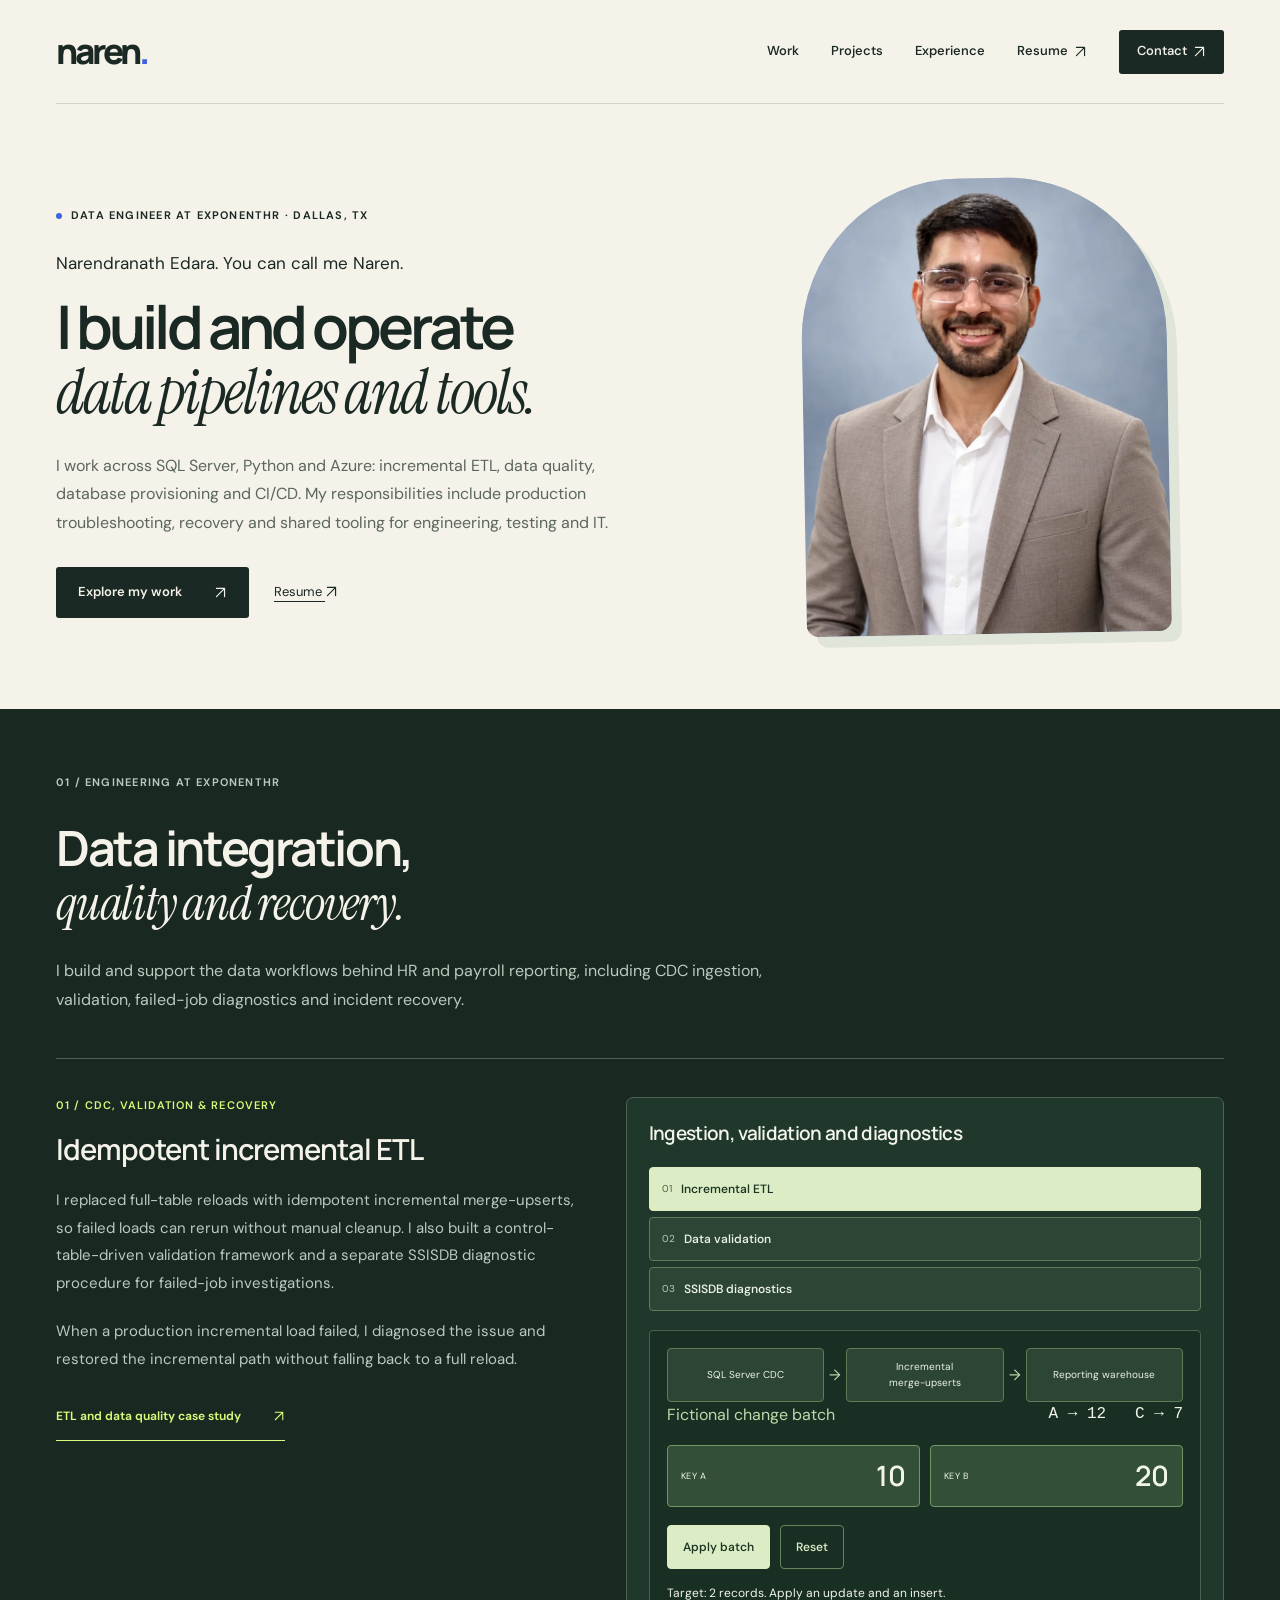
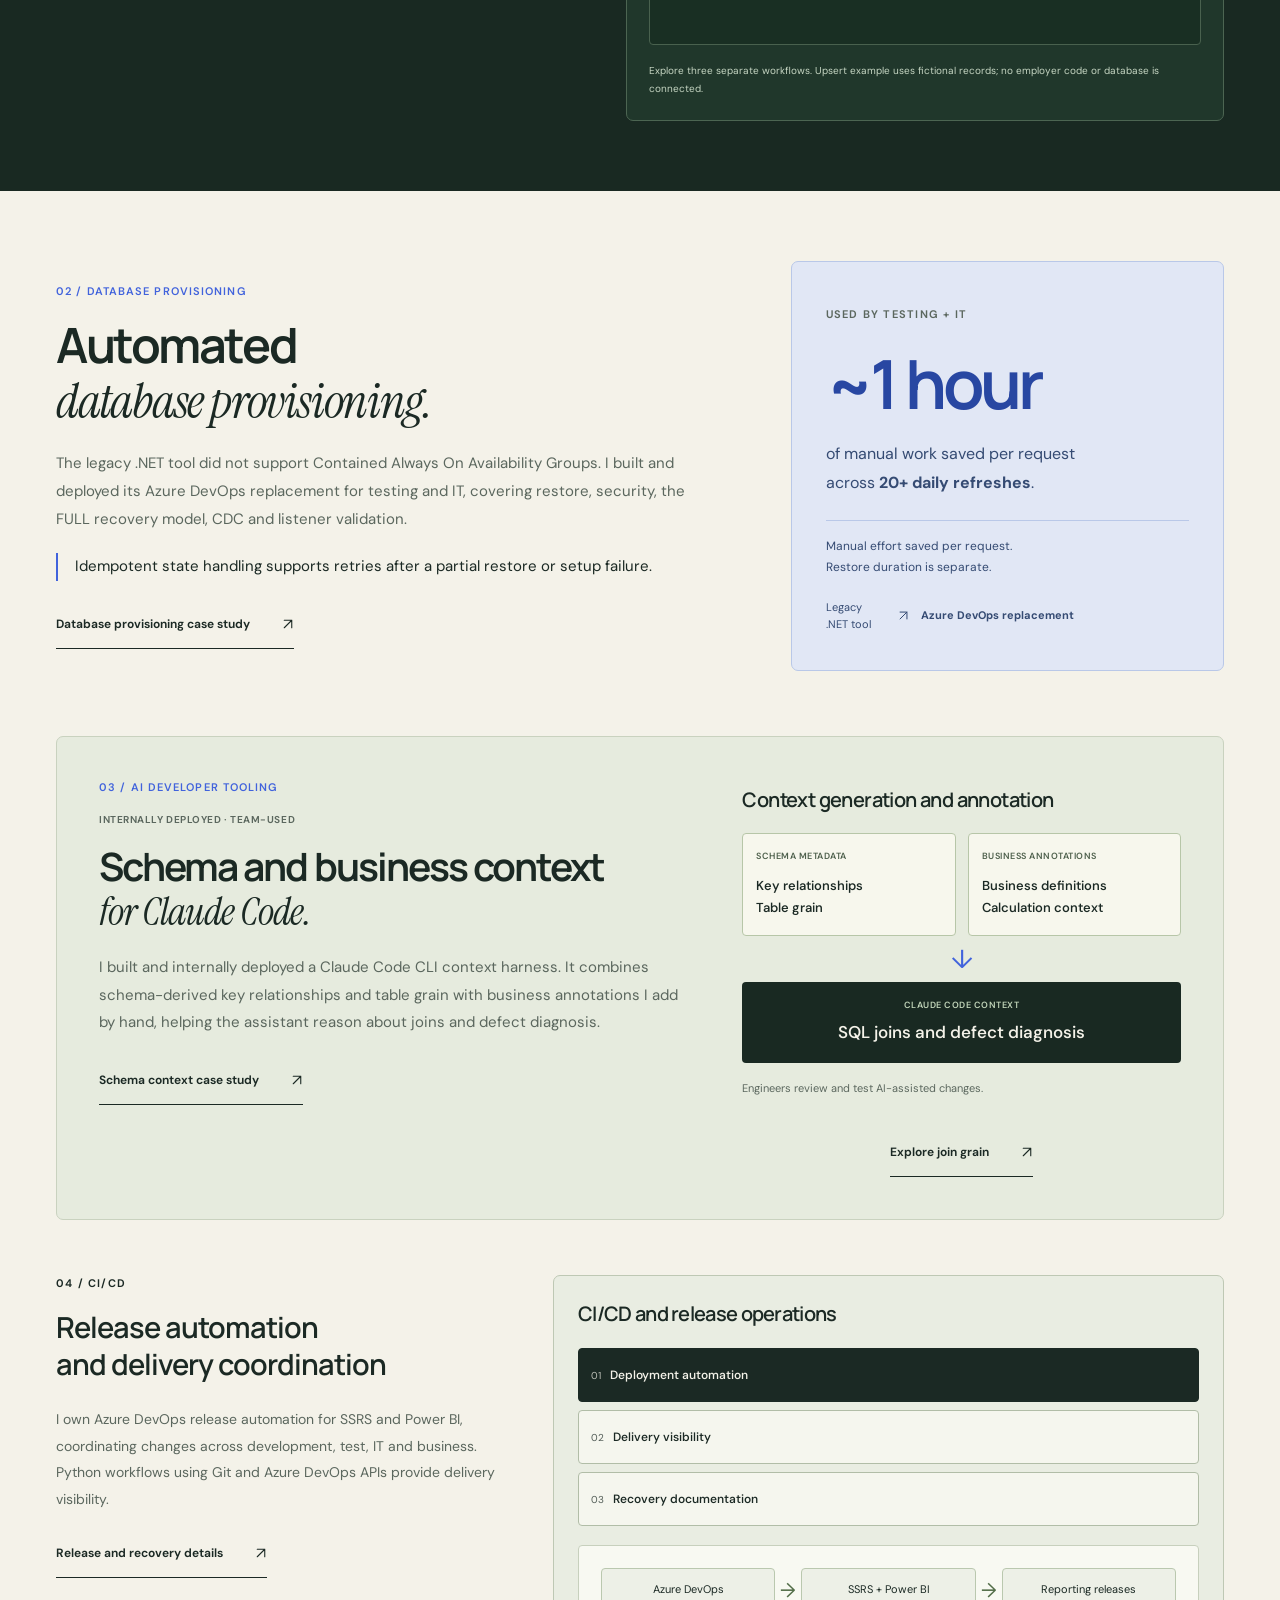
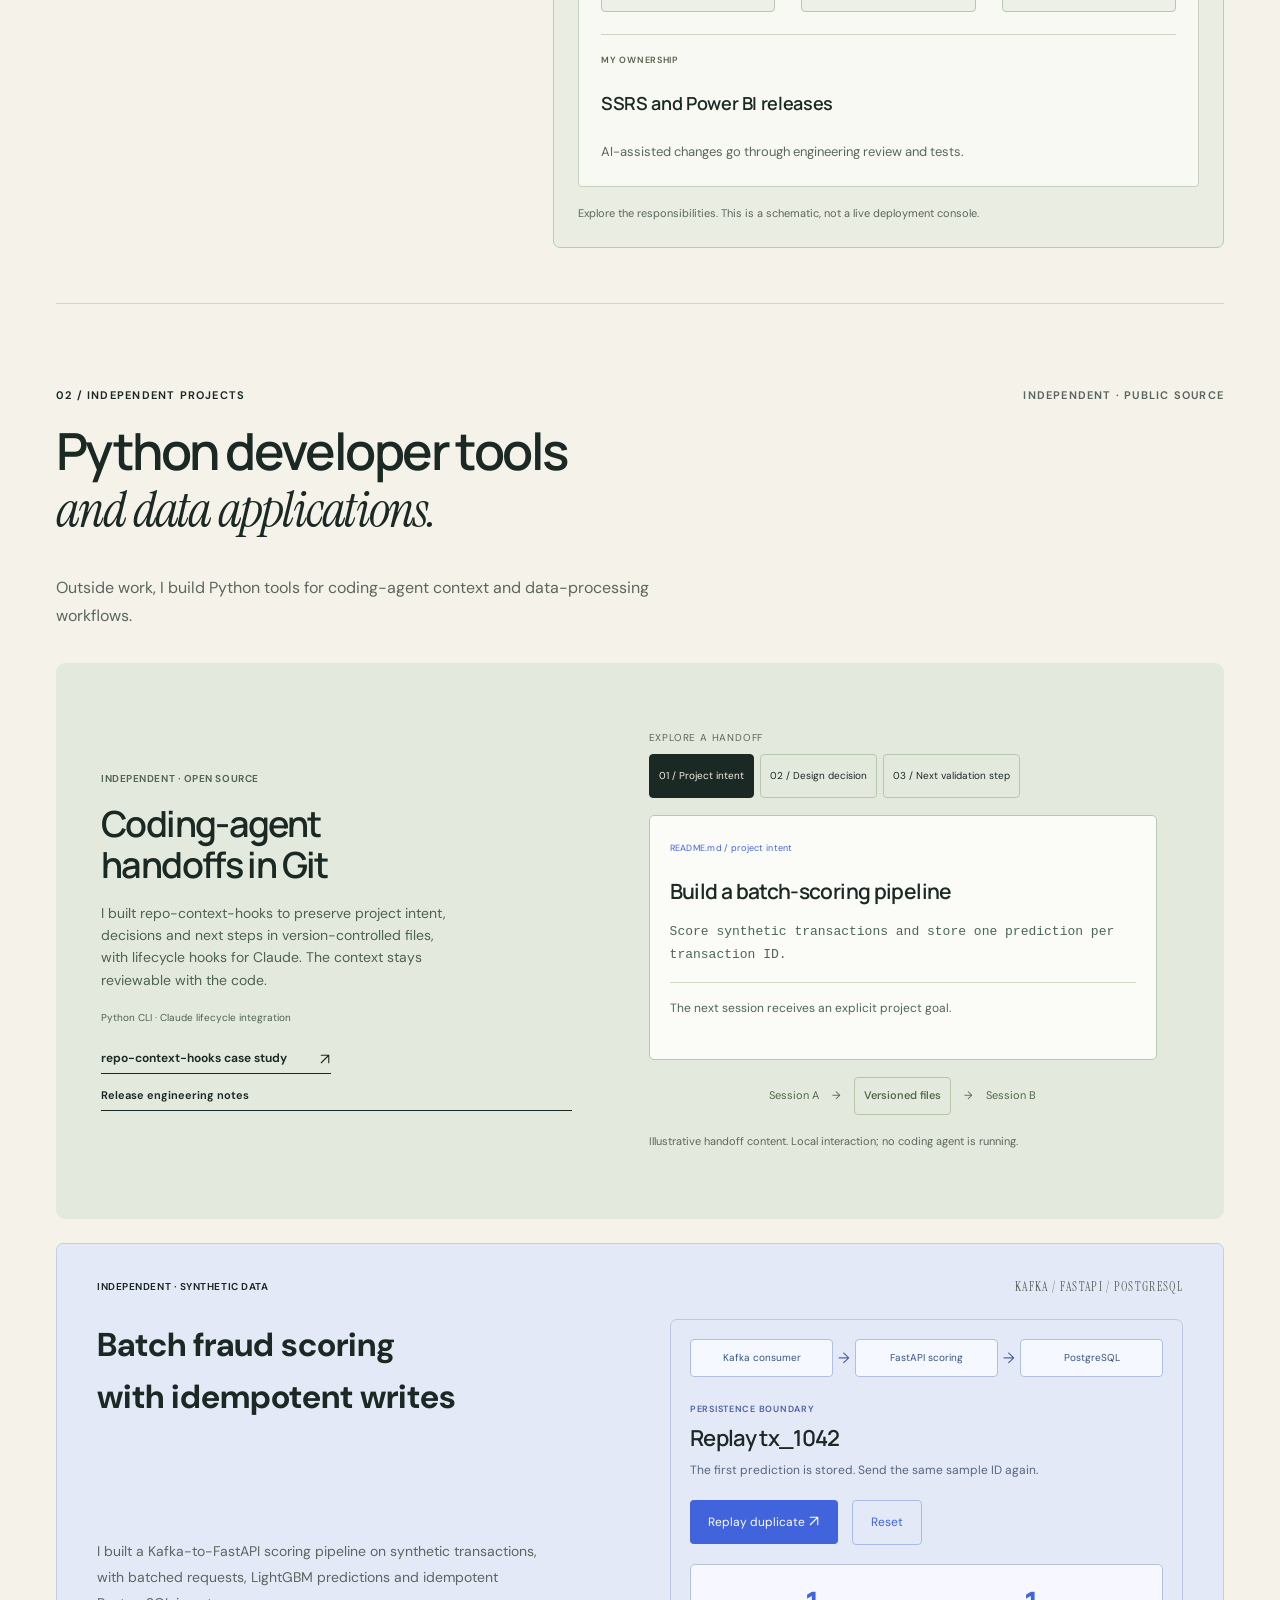
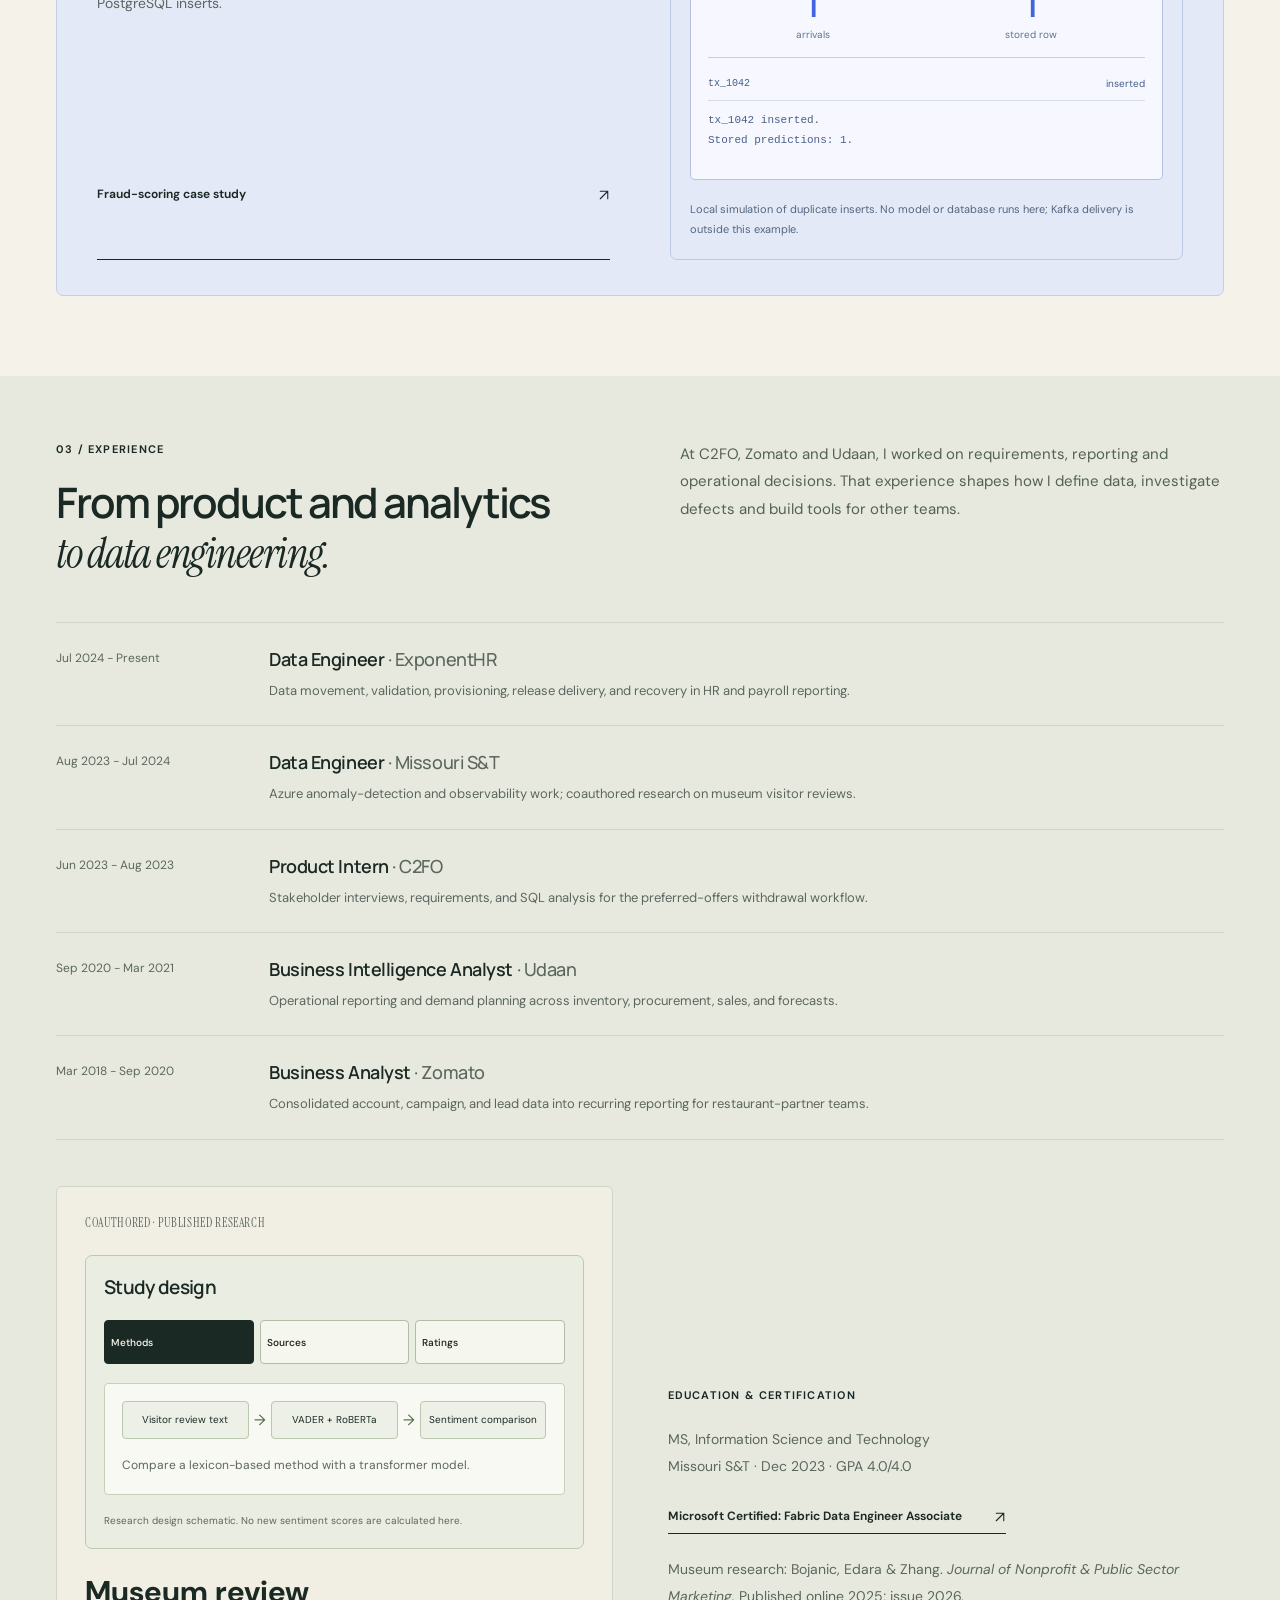
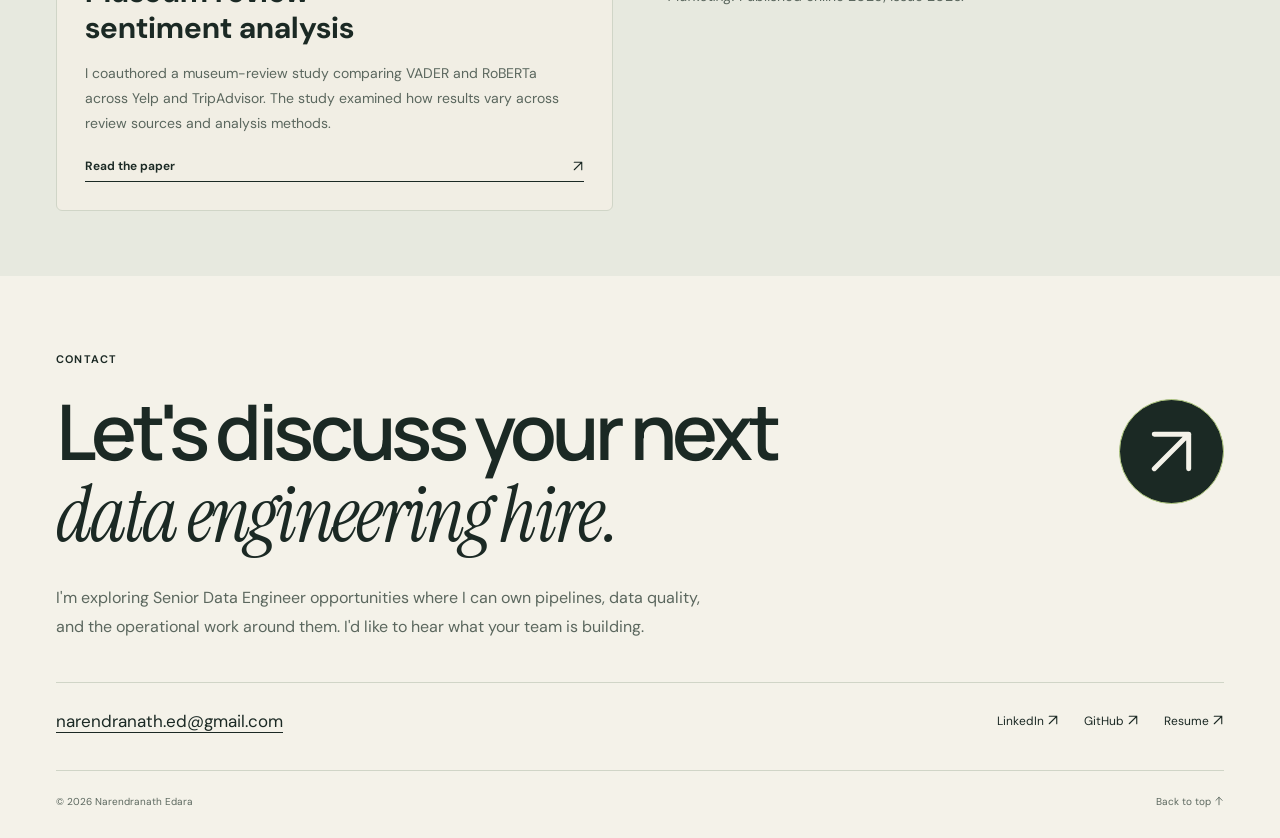
==== commit daa176c0: "Clarify engineering language and add interactive architecture workboards" ====
--- a/index.html
+++ b/index.html
@@ -6,62 +6,58 @@
 <meta property="og:title" content="Narendranath Edara | Data Engineer - Production Data Systems"><meta property="og:description" content="Production data engineering: correctness, recovery, delivery, and the decisions behind the work."><meta property="og:type" content="website"><meta property="og:url" content="https://narendranathe.github.io/"><meta property="og:image" content="https://narendranathe.github.io/static/originals/headshot-avatar.jpg">
 <link rel="canonical" href="https://narendranathe.github.io/"><link rel="icon" href="static/favicon-32.png">
 <link rel="preconnect" href="https://fonts.googleapis.com"><link rel="preconnect" href="https://fonts.gstatic.com" crossorigin><link href="https://fonts.googleapis.com/css2?family=DM+Sans:wght@400;450;500;550;600;650;700&family=Instrument+Serif:ital@0;1&family=Manrope:wght@500;600;650;700;750;800&display=swap" rel="stylesheet">
-<link rel="stylesheet" href="studio.css"><link rel="stylesheet" href="production.css"><script src="studio.js" defer></script></head>
+<link rel="stylesheet" href="studio.css"><link rel="stylesheet" href="production.css"><link rel="stylesheet" href="workboards.css"><script src="studio.js" defer></script></head>
 <body><a class="skip-link" href="#main">Skip to work</a>
-<header class="studio-nav wrap"><a class="wordmark" href="index.html" aria-label="Naren Edara, home">naren<span>.</span></a><nav aria-label="Main navigation"><a href="#systems">Work</a><a class="nav-projects" href="#projects">Projects</a><a href="#about">About</a><a href="static/resume.pdf?v=b0a4215e" target="_blank" rel="noopener" class="nav-resume">Resume <svg class="inline-arrow" viewBox="0 0 16 16" aria-hidden="true"><path d="M3 13 13 3M3 3h10v10"/></svg></a><a class="nav-contact" href="#contact">Let's talk <svg class="inline-arrow" viewBox="0 0 16 16" aria-hidden="true"><path d="M3 13 13 3M3 3h10v10"/></svg></a></nav></header><main id="main">
+<header class="studio-nav wrap"><a class="wordmark" href="index.html" aria-label="Naren Edara, home">naren<span>.</span></a><nav aria-label="Main navigation"><a href="#systems">Work</a><a class="nav-projects" href="#projects">Projects</a><a href="#about">Experience</a><a href="static/resume.pdf?v=b0a4215e" target="_blank" rel="noopener" class="nav-resume">Resume <svg class="inline-arrow" viewBox="0 0 16 16" aria-hidden="true"><path d="M3 13 13 3M3 3h10v10"/></svg></a><a class="nav-contact" href="#contact">Contact <svg class="inline-arrow" viewBox="0 0 16 16" aria-hidden="true"><path d="M3 13 13 3M3 3h10v10"/></svg></a></nav></header><main id="main">
 <section class="studio-hero wrap" id="hero"><div class="hero-copy">
 <p class="eyebrow"><span class="status-dot" aria-hidden="true"></span>Data Engineer at ExponentHR · Dallas, TX</p>
 <p class="hero-intro">Narendranath Edara. You can call me Naren.</p>
-<h1>I build and operate<br><em>payroll data systems.</em></h1>
-<p class="hero-lede" data-gt-id="E1-CDC,E-OBS,E-IDEM,E2-CICD">At ExponentHR, I work across SQL Server and Azure: incremental loads, data validation, database provisioning, and releases. I care about what happens when a load fails, a schema changes, or someone else has to run it.</p>
-<div class="hero-actions"><a class="button button-dark" href="#systems">Explore my production work <svg class="inline-arrow" viewBox="0 0 16 16" aria-hidden="true"><path d="M3 13 13 3M3 3h10v10"/></svg></a><a class="quiet-link" href="static/resume.pdf?v=b0a4215e" target="_blank" rel="noopener">Read my resume <svg class="inline-arrow" viewBox="0 0 16 16" aria-hidden="true"><path d="M3 13 13 3M3 3h10v10"/></svg></a></div></div><aside class="hero-art" aria-label="Naren and the data engineering responsibilities around payroll reporting"><span class="art-cross cross-one" aria-hidden="true">+</span><span class="art-cross cross-two" aria-hidden="true">+</span><div class="art-note note-top"><span class="small-label">THE HUMAN BEHIND THE SYSTEM</span><span>Naren Edara <svg class="inline-arrow" viewBox="0 0 16 16" aria-hidden="true"><path d="M13 3 3 13M3 3v10h10"/></svg></span></div><div class="portrait-frame"><img src="static/originals/headshot-hero-800.webp" width="800" height="1000" alt="Naren Edara, Data Engineer" fetchpriority="high" loading="eager" decoding="async"></div>
-<svg class="hero-routing" viewBox="0 0 520 560" role="img" aria-labelledby="routing-title routing-desc"><title id="routing-title">From source data to payroll reporting</title><desc id="routing-desc">A schematic connects source data and reporting data. Naren works on loading, validation, recovery and release workflows around these systems.</desc><defs><marker id="route-arrow" markerWidth="8" markerHeight="8" refX="6" refY="3" orient="auto"><path d="M0,0 L6,3 L0,6" fill="none" stroke="currentColor" stroke-width="1.4"/></marker></defs><path class="route-line" d="M60 354 V430 Q60 446 76 446 H420 Q440 446 440 426 V389" marker-end="url(#route-arrow)"/><path class="route-dash" d="M60 275 V205 Q60 180 90 180 H130"/><g class="db-drawing" transform="translate(22 270)"><path d="M0 13 C0 -4 76 -4 76 13 V65 C76 84 0 84 0 65 Z"/><ellipse cx="38" cy="13" rx="38" ry="13"/><path d="M0 38 C0 57 76 57 76 38"/></g><g transform="translate(345 310)"><rect class="ready-card" width="154" height="77" rx="7"/><circle class="ready-tick" cx="22" cy="25" r="10"/><path class="check-stroke" d="m17 25 4 4 7-8"/><text x="40" y="29" class="svg-label">Reporting data</text><text x="16" y="57" class="svg-small">HR + payroll</text></g><text x="15" y="370" class="svg-small">Source data</text><text x="137" y="438" class="svg-route-text">LOAD / CHECK / RECOVER</text></svg>
-<div class="art-note note-bottom hero-scope"><span class="small-label">SQL SERVER / AZURE / PYTHON</span><strong>Build. Operate.</strong><span>Make the next run easier to trust.</span></div></aside>
-<div class="hero-foot"><span>Production data engineering · Independent Python &amp; AI developer tools</span><a href="#systems">The work behind the claims <svg class="inline-arrow" viewBox="0 0 16 16" aria-hidden="true"><path d="M3 13 13 3M3 3h10v10"/></svg></a></div></section>
+<h1>I build and operate<br><em>data pipelines and tools.</em></h1>
+<p class="hero-lede" data-gt-id="E1-CDC,E-OBS,E-IDEM,E2-CICD">I work across SQL Server, Python and Azure: incremental ETL, data quality, database provisioning and CI/CD. My responsibilities include production troubleshooting, recovery and shared tooling for engineering, testing and IT.</p>
+<div class="hero-actions"><a class="button button-dark" href="#systems">Explore my work <svg class="inline-arrow" viewBox="0 0 16 16" aria-hidden="true"><path d="M3 13 13 3M3 3h10v10"/></svg></a><a class="quiet-link" href="static/resume.pdf?v=b0a4215e" target="_blank" rel="noopener">Resume <svg class="inline-arrow" viewBox="0 0 16 16" aria-hidden="true"><path d="M3 13 13 3M3 3h10v10"/></svg></a></div></div>
+<aside class="hero-art" aria-label="Portrait of Naren"><div class="portrait-frame"><img src="static/originals/headshot-hero-800.webp" width="800" height="1000" alt="Naren Edara, Data Engineer" fetchpriority="high" loading="eager" decoding="async"></div></aside></section>
+<section class="production-section dark-section" id="systems"><div class="wrap">
+<div class="section-top"><p class="eyebrow">01 / Engineering at ExponentHR</p></div>
+<h2>Data integration,<br><em>quality and recovery.</em></h2>
+<p class="section-lede">I build and support the data workflows behind HR and payroll reporting, including CDC ingestion, validation, failed-job diagnostics and incident recovery.</p>
+<article class="reliability-feature" data-gt-id="E1-CDC,E-OBS,E-SSISDB"><div class="production-copy"><p class="story-number">01 / CDC, validation &amp; recovery</p><h3>Idempotent incremental ETL</h3>
+<p>I replaced full-table reloads with idempotent incremental merge-upserts, so failed loads can rerun without manual cleanup. I also built a control-table-driven validation framework and a separate SSISDB diagnostic procedure for failed-job investigations.</p>
 
-<section class="production-section dark-section" id="systems"><div class="wrap">
-<div class="section-top"><p class="eyebrow">01 / Production responsibility</p><span class="project-status">Employer work · ExponentHR</span></div>
-<h2>Correct data.<br><em>A deliberate path when things fail.</em></h2>
-<p class="section-lede">HR and payroll reporting depends on more than a successful load. My work connects data movement, correctness, investigation, and the workflows that keep the platform usable.</p>
-<article class="reliability-feature" data-gt-id="E1-CDC,E-OBS,E-SSISDB"><div class="production-copy"><p class="story-number">01 / CDC, validation &amp; recovery</p><h3>Build for the next run.</h3>
-<p>I reworked full-table reloads into rerunnable incremental merge-upserts. I built a control-table-driven validation framework, and a separate SSISDB procedure that gives engineers package execution evidence for failed-job investigations.</p>
-<p class="decision-line">The decisions: process changes, make reruns safe, and define checks as configuration.</p>
-<p data-gt-id="E-LIVEREC">When an incremental load failed in production, I diagnosed it and restored that path in place. The operational consequence matters: reporting teams need current data, and engineers need a recovery path they can explain.</p>
-<a class="text-link light-link" href="data-reliability.html">Read the correctness &amp; recovery case <svg class="inline-arrow" viewBox="0 0 16 16" aria-hidden="true"><path d="M3 13 13 3M3 3h10v10"/></svg></a></div><figure class="responsibility-map" aria-labelledby="map-title">
-<figcaption id="map-title">Three tools. Three different questions.</figcaption>
-<div class="map-lane"><span class="map-label">MOVE CHANGES</span><div>SQL Server CDC</div><span class="map-arrow" aria-hidden="true">→</span><div>Incremental merge-upserts</div><span class="map-arrow" aria-hidden="true">→</span><div>Reporting warehouse</div></div>
-<div class="map-lane"><span class="map-label">CHECK DATA</span><div>Rules in a control table</div><span class="map-arrow" aria-hidden="true">→</span><div>Validation framework</div><span class="map-arrow" aria-hidden="true">→</span><div>Data checks</div></div>
-<div class="map-lane"><span class="map-label">INVESTIGATE RUNS</span><div>SSISDB execution history</div><span class="map-arrow" aria-hidden="true">→</span><div>Diagnostic SQL procedure</div><span class="map-arrow" aria-hidden="true">→</span><div>Evidence for engineers</div></div>
-<p>Related responsibilities, separate flows. Validation framework deployed in shared test.</p></figure></article>
+<p data-gt-id="E-LIVEREC">When a production incremental load failed, I diagnosed the issue and restored the incremental path without falling back to a full reload.</p>
+<a class="text-link light-link" href="data-reliability.html">ETL and data quality case study <svg class="inline-arrow" viewBox="0 0 16 16" aria-hidden="true"><path d="M3 13 13 3M3 3h10v10"/></svg></a></div><figure class="design-board board-mini board-dark" data-design-board aria-labelledby="home-reliability-title"><figcaption id="home-reliability-title">Ingestion, validation and diagnostics</figcaption><div class="board-tabs" role="group" aria-label="Explore ingestion, validation and diagnostics"><button type="button" data-board-tab="etl" aria-controls="home-reliability-etl" aria-pressed="true"><span class="board-index">01</span><span>Incremental ETL</span></button><button type="button" data-board-tab="validation" aria-controls="home-reliability-validation" aria-pressed="false"><span class="board-index">02</span><span>Data validation</span></button><button type="button" data-board-tab="diagnostics" aria-controls="home-reliability-diagnostics" aria-pressed="false"><span class="board-index">03</span><span>SSISDB diagnostics</span></button></div><div class="board-canvas"><div id="home-reliability-etl" class="board-panel" data-board-panel="etl"><div class="node-flow"><div>SQL Server CDC</div><span class="flow-arrow" aria-hidden="true">→</span><div>Incremental<br>merge-upserts</div><span class="flow-arrow" aria-hidden="true">→</span><div>Reporting warehouse</div></div><div class="upsert-demo" data-etl-demo>
+<div class="sample-caption"><span>Fictional change batch</span><code>A → 12 &nbsp; C → 7</code></div>
+<div class="record-set" aria-label="Target records"><div><span>KEY A</span><strong data-etl-a>10</strong></div><div><span>KEY B</span><strong>20</strong></div><div data-etl-c hidden><span>KEY C</span><strong>7</strong></div></div>
+<div class="board-actions"><button type="button" data-etl-apply>Apply batch</button><button type="button" class="subtle-button" data-etl-reset>Reset</button></div>
+<p class="result-line" data-etl-result aria-live="polite">Target: 2 records. Apply an update and an insert.</p></div></div><div id="home-reliability-validation" class="board-panel" data-board-panel="validation"><div class="node-flow"><div>Rules in a<br>control table</div><span class="flow-arrow" aria-hidden="true">→</span><div>Validation<br>framework</div><span class="flow-arrow" aria-hidden="true">→</span><div>Data checks</div></div><div class="board-card"><span class="artifact-label">CONTROL-TABLE CONFIGURATION</span><h4>Metadata-driven validation</h4><p>I built a shared framework so checks can be extended through configuration. Engineers define the expected data conditions in configuration.</p><span class="status-label">Deployed in shared test</span></div></div><div id="home-reliability-diagnostics" class="board-panel" data-board-panel="diagnostics"><div class="node-flow"><div>SSISDB<br>execution history</div><span class="flow-arrow" aria-hidden="true">→</span><div>SQL diagnostic<br>procedure</div><span class="flow-arrow" aria-hidden="true">→</span><div>Package execution<br>evidence</div></div><div class="board-card"><span class="artifact-label">INVESTIGATION</span><div class="evidence-list"><span>Which packages ran</span><span>When they ran</span><span>Execution evidence</span></div><p>I built the procedure for failed-job investigations. Engineers use the evidence to diagnose the issue and choose the recovery action.</p></div></div></div><p class="board-note">Explore three separate workflows. Upsert example uses fictional records; no employer code or database is connected.</p></figure></article>
 </div></section>
 
 <section class="production-continuation wrap" id="production-tools" aria-label="More employer engineering work">
-<article class="refresh-feature" id="refresh" data-gt-id="E-IDEM"><div class="production-copy"><p class="story-number">02 / Provisioning &amp; state handling</p><h2>A usable database.<br><em>A repeatable way to get there.</em></h2>
-<p>The legacy .NET tool couldn't handle Contained Always On Availability Groups. I built and deployed its Azure DevOps replacement for testing and IT, coordinating restore, security, full recovery mode, CDC, and listener validation.</p>
-<p class="decision-line">The decision: handle the partially prepared state, so a retry has a safe path.</p>
-<a class="text-link" href="database-refresh.html">Explore the state and recovery decisions <svg class="inline-arrow" viewBox="0 0 16 16" aria-hidden="true"><path d="M3 13 13 3M3 3h10v10"/></svg></a></div>
-<div class="refresh-result"><span class="small-label">USED BY TESTING + IT</span><strong>~1 hour</strong><p>of manual work saved per request<br>across <b>20+ daily refreshes</b>.</p><div class="result-divider"></div><p class="result-boundary">Manual effort saved.<br>Database restore time is separate.</p><div class="result-route"><span>Legacy tool</span><svg class="inline-arrow" viewBox="0 0 16 16" aria-hidden="true"><path d="M3 13 13 3M3 3h10v10"/></svg><b>Deployed Azure DevOps workflow</b></div></div></article>
+<article class="refresh-feature" id="refresh" data-gt-id="E-IDEM"><div class="production-copy"><p class="story-number">02 / Database provisioning</p><h2>Automated<br><em>database provisioning.</em></h2>
+<p>The legacy .NET tool did not support Contained Always On Availability Groups. I built and deployed its Azure DevOps replacement for testing and IT, covering restore, security, the FULL recovery model, CDC and listener validation.</p>
+<p class="decision-line">Idempotent state handling supports retries after a partial restore or setup failure.</p>
+<a class="text-link" href="database-refresh.html">Database provisioning case study <svg class="inline-arrow" viewBox="0 0 16 16" aria-hidden="true"><path d="M3 13 13 3M3 3h10v10"/></svg></a></div>
+<div class="refresh-result"><span class="small-label">USED BY TESTING + IT</span><strong>~1 hour</strong><p>of manual work saved per request<br>across <b>20+ daily refreshes</b>.</p><div class="result-divider"></div><p class="result-boundary">Manual effort saved per request.<br>Restore duration is separate.</p><div class="result-route"><span>Legacy .NET tool</span><svg class="inline-arrow" viewBox="0 0 16 16" aria-hidden="true"><path d="M3 13 13 3M3 3h10v10"/></svg><b>Azure DevOps replacement</b></div></div></article>
 
-<article class="harness-feature" id="team-context" data-gt-id="E-AICTX"><div class="production-copy"><p class="story-number">03 / Shared engineering context</p><p class="project-status">Built internally · Used by my team</p><h2>A schema explains structure.<br><em>The team adds meaning.</em></h2>
+<article class="harness-feature" id="team-context" data-gt-id="E-AICTX"><div class="production-copy"><p class="story-number">03 / AI developer tooling</p><p class="project-status">Internally deployed · Team-used</p><h2>Schema and business context<br><em>for Claude Code.</em></h2>
 <p>I built and internally deployed a Claude Code CLI context harness. It combines schema-derived key relationships and table grain with business annotations I add by hand, helping the assistant reason about joins and defect diagnosis.</p>
-<p class="decision-line">The decision: generate structural context; author the business meaning.</p><a class="text-link" href="schema-context.html">See the context model and its boundary <svg class="inline-arrow" viewBox="0 0 16 16" aria-hidden="true"><path d="M3 13 13 3M3 3h10v10"/></svg></a></div><figure class="schema-figure" aria-labelledby="schema-title"><figcaption id="schema-title">Structure + meaning</figcaption><div class="schema-inputs"><div><span>GENERATED FROM SCHEMA</span><strong>Keys + relationships<br>Table grain</strong></div><div><span>ANNOTATED BY HAND</span><strong>Business definitions<br>What a row means</strong></div></div><div class="schema-merge" aria-hidden="true">↓</div><div class="schema-output"><span>CLAUDE CODE CONTEXT</span><strong>Reason about joins.<br>Investigate defects.</strong></div><p>Context informs the assistant. Engineers review the result.</p></figure></article>
+<a class="text-link" href="schema-context.html">Schema context case study <svg class="inline-arrow" viewBox="0 0 16 16" aria-hidden="true"><path d="M3 13 13 3M3 3h10v10"/></svg></a></div><figure class="schema-figure" aria-labelledby="schema-title"><figcaption id="schema-title">Context generation and annotation</figcaption><div class="schema-inputs"><div><span>SCHEMA METADATA</span><strong>Key relationships<br>Table grain</strong></div><div><span>BUSINESS ANNOTATIONS</span><strong>Business definitions<br>Calculation context</strong></div></div><div class="schema-merge" aria-hidden="true">↓</div><div class="schema-output"><span>CLAUDE CODE CONTEXT</span><strong>SQL joins and defect diagnosis</strong></div><p>Engineers review and test AI-assisted changes.</p></figure><a class="text-link" href="schema-context.html#grain">Explore join grain <svg class="inline-arrow" viewBox="0 0 16 16" aria-hidden="true"><path d="M3 13 13 3M3 3h10v10"/></svg></a></article>
 
-<div class="delivery-band" data-gt-id="E2-CICD"><div><p class="eyebrow">Delivery is part of ownership</p><h3>The change still has to reach people safely.</h3></div><div><p>I own Azure DevOps release automation, including SSRS and Power BI deployment steps, and coordinate delivery across development, test, IT, and business.</p><p data-gt-id="E-REPORTAUTO">I also use Python with Git and Azure DevOps APIs for delivery visibility. Review, tests, and documented CDC/availability-group recovery procedures are part of how I work.</p><a class="text-link" href="data-reliability.html#operation">Read about operation and delivery <svg class="inline-arrow" viewBox="0 0 16 16" aria-hidden="true"><path d="M3 13 13 3M3 3h10v10"/></svg></a></div></div></section>
+<div class="release-feature" data-gt-id="E2-CICD,E-REPORTAUTO"><div><p class="eyebrow">04 / CI/CD</p><h3>Release automation<br>and delivery coordination</h3><p>I own Azure DevOps release automation for SSRS and Power BI, coordinating changes across development, test, IT and business. Python workflows using Git and Azure DevOps APIs provide delivery visibility.</p><a class="text-link" href="data-reliability.html#operation">Release and recovery details <svg class="inline-arrow" viewBox="0 0 16 16" aria-hidden="true"><path d="M3 13 13 3M3 3h10v10"/></svg></a></div><figure class="design-board" data-design-board aria-labelledby="home-release-title"><figcaption id="home-release-title">CI/CD and release operations</figcaption><div class="board-tabs" role="group" aria-label="Explore ci/cd and release operations"><button type="button" data-board-tab="deployment" aria-controls="home-release-deployment" aria-pressed="true"><span class="board-index">01</span><span>Deployment automation</span></button><button type="button" data-board-tab="visibility" aria-controls="home-release-visibility" aria-pressed="false"><span class="board-index">02</span><span>Delivery visibility</span></button><button type="button" data-board-tab="recovery" aria-controls="home-release-recovery" aria-pressed="false"><span class="board-index">03</span><span>Recovery documentation</span></button></div><div class="board-canvas"><div id="home-release-deployment" class="board-panel" data-board-panel="deployment"><div class="node-flow"><div>Azure DevOps</div><span class="flow-arrow" aria-hidden="true">→</span><div>SSRS + Power BI</div><span class="flow-arrow" aria-hidden="true">→</span><div>Reporting releases</div></div><div class="board-card"><span class="artifact-label">MY OWNERSHIP</span><h4>SSRS and Power BI releases</h4><p>AI-assisted changes go through engineering review and tests.</p></div></div><div id="home-release-visibility" class="board-panel" data-board-panel="visibility"><div class="node-flow"><div>Git + Azure DevOps APIs</div><span class="flow-arrow" aria-hidden="true">→</span><div>Python workflows</div><span class="flow-arrow" aria-hidden="true">→</span><div>Delivery visibility</div></div><div class="board-card"><span class="artifact-label">API WORKFLOWS</span><h4>Delivery information for the team</h4><p>I use Python and APIs to provide visibility into delivery work.</p></div></div><div id="home-release-recovery" class="board-panel" data-board-panel="recovery"><div class="node-flow"><div>CDC + availability groups</div><span class="flow-arrow" aria-hidden="true">→</span><div>Documented procedures</div><span class="flow-arrow" aria-hidden="true">→</span><div>Engineer-led recovery</div></div><div class="board-card"><span class="artifact-label">OPERATIONS</span><h4>A response another engineer can follow</h4><p>I document CDC and availability-group recovery procedures for engineer-led incident response.</p></div></div></div><p class="board-note">Explore the responsibilities. This is a schematic, not a live deployment console.</p></figure></div></section>
 
-<section class="selected wrap" id="projects"><div class="section-top"><p class="eyebrow">02 / Independent engineering</p><span class="small-label">Public code · Built outside employment</span></div><h2>The same questions.<br><em>More room to explore.</em></h2>
-<p class="selected-intro">What context does the next engineer need? What happens when an event repeats? My independent tools explore those questions in Python and data applications.</p>
-<article class="project-feature hooks-project" data-gt-id="P-HOOKS"><div class="project-copy"><p class="project-status">Independent · Open source</p><h3>Leave the next<br>session a handoff.</h3><p>I built repo-context-hooks to carry intent, decisions, and next steps between coding-agent sessions in checked-in files. The handoff stays inspectable; someone still has to write the reasoning.</p><p class="project-fact">Python CLI · Claude lifecycle integration</p><a class="text-link" href="repo-context-hooks.html">Inspect the tool and its tradeoffs <svg class="inline-arrow" viewBox="0 0 16 16" aria-hidden="true"><path d="M3 13 13 3M3 3h10v10"/></svg></a><a class="text-link secondary-story-link" href="content/posts/repo-context-hooks-supply-chain.html">Release engineering notes</a></div><div class="handoff-preview" aria-label="Illustrative handoff document"><div class="document-tab"><span class="file-dot" aria-hidden="true"></span>specs/README.md <span class="tiny-tag">SAMPLE</span></div><div class="document-body"><span class="doc-line">## Session Log</span><p><b>DECISION</b><br>Keep duplicate writes harmless.</p><p><b>WHY</b><br>A replay can contain the same transaction.</p><p><b>NEXT</b><br>Check the replay result against unique IDs.</p></div><div class="handoff-arrow"><span>Session A</span><span aria-hidden="true"><svg class="inline-arrow" viewBox="0 0 16 16" aria-hidden="true"><path d="M2 8h12M9 3l5 5-5 5"/></svg></span><span class="handoff-pill">Checked-in context</span><span aria-hidden="true"><svg class="inline-arrow" viewBox="0 0 16 16" aria-hidden="true"><path d="M2 8h12M9 3l5 5-5 5"/></svg></span><span>Session B</span></div></div></article><article class="fraud-project independent-fraud" data-gt-id="P-FRAUD"><div class="project-top"><span class="project-status">Independent · Synthetic data</span><span class="small-label">Kafka / FastAPI / PostgreSQL</span></div><div class="transaction-figure" aria-label="Duplicate transaction handling example"><div class="transaction-row"><span>tx_1042</span><span class="amount">$42.00</span><span class="row-status">inserted</span></div><div class="transaction-row duplicate"><span>tx_1042</span><span class="amount">$42.00</span><span class="row-status">skipped</span></div><div class="transaction-total"><span>2 arrivals</span><span aria-hidden="true"><svg class="inline-arrow" viewBox="0 0 16 16" aria-hidden="true"><path d="M2 8h12M9 3l5 5-5 5"/></svg></span><strong>1 stored row</strong></div></div><h3>One transaction.<br>One stored prediction.</h3><p>I built a Kafka-to-FastAPI scoring pipeline on generated transactions, with batched requests and idempotent PostgreSQL inserts. It extends my interest in recoverable data movement into model serving.</p><a class="text-link" href="fraud-detection.html">Inspect duplicate handling <svg class="inline-arrow" viewBox="0 0 16 16" aria-hidden="true"><path d="M3 13 13 3M3 3h10v10"/></svg></a></article></section>
+<section class="selected wrap" id="projects"><div class="section-top"><p class="eyebrow">02 / Independent projects</p><span class="small-label">Independent · Public source</span></div><h2>Python developer tools<br><em>and data applications.</em></h2>
+<p class="selected-intro">Outside work, I build Python tools for coding-agent context and data-processing workflows.</p>
+<article class="project-feature hooks-project" data-gt-id="P-HOOKS"><div class="project-copy"><p class="project-status">Independent · Open source</p><h3>Coding-agent<br>handoffs in Git</h3><p>I built repo-context-hooks to preserve project intent, decisions and next steps in version-controlled files, with lifecycle hooks for Claude. The context stays reviewable with the code.</p><p class="project-fact">Python CLI · Claude lifecycle integration</p><a class="text-link" href="repo-context-hooks.html">repo-context-hooks case study <svg class="inline-arrow" viewBox="0 0 16 16" aria-hidden="true"><path d="M3 13 13 3M3 3h10v10"/></svg></a><a class="text-link secondary-story-link" href="content/posts/repo-context-hooks-supply-chain.html">Release engineering notes</a></div><div class="context-demo context-mini" data-context-demo><div class="context-sidebar"><p>EXPLORE A HANDOFF</p><button type="button" data-context="intent" aria-pressed="true">01 / Project intent</button><button type="button" data-context="decision" aria-pressed="false">02 / Design decision</button><button type="button" data-context="next" aria-pressed="false">03 / Next validation step</button></div><div class="context-document" aria-live="polite"><span data-context-file>README.md / project intent</span><h3 data-context-title>Build a batch-scoring pipeline</h3><p data-context-body>Score synthetic transactions and store one prediction per transaction ID.</p><p class="context-consequence" data-context-consequence>The next session receives an explicit project goal.</p></div><div class="handoff-path"><span>Session A</span><span aria-hidden="true">→</span><strong>Versioned files</strong><span aria-hidden="true">→</span><span>Session B</span></div><p class="context-demo-note">Illustrative handoff content. Local interaction; no coding agent is running.</p></div></article><article class="fraud-project independent-fraud" data-gt-id="P-FRAUD"><div class="project-top"><span class="project-status">Independent · Synthetic data</span><span class="small-label">Kafka / FastAPI / PostgreSQL</span></div><div class="pipeline-board pipeline-mini" data-replay-demo><div class="node-flow"><div>Kafka consumer</div><span class="flow-arrow" aria-hidden="true">→</span><div>FastAPI scoring</div><span class="flow-arrow" aria-hidden="true">→</span><div>PostgreSQL</div></div><div class="replay-panel"><div class="replay-input"><span class="artifact-label">PERSISTENCE BOUNDARY</span><h3>Replay tx_1042</h3><p>The first prediction is stored. Send the same sample ID again.</p><button type="button" data-replay>Replay duplicate <svg class="inline-arrow" viewBox="0 0 16 16" aria-hidden="true"><path d="M3 13 13 3M3 3h10v10"/></svg></button><button class="replay-reset" type="button" data-replay-reset>Reset</button></div><div class="replay-output"><div class="replay-stats"><div><strong data-arrival-count>1</strong><span>arrivals</span></div><div><strong>1</strong><span>stored row</span></div></div><div class="insert-record"><code>tx_1042</code><span>inserted</span></div><div class="insert-record duplicate-record" data-duplicate-row hidden><code>tx_1042</code><span>duplicate skipped</span></div><pre class="replay-log" data-replay-log aria-live="polite">tx_1042 inserted.
+Stored predictions: 1.</pre></div></div><p class="pipeline-note">Local simulation of duplicate inserts. No model or database runs here; Kafka delivery is outside this example.</p></div><h3>Batch fraud scoring<br>with idempotent writes</h3><p>I built a Kafka-to-FastAPI scoring pipeline on synthetic transactions, with batched requests, LightGBM predictions and idempotent PostgreSQL inserts.</p><a class="text-link" href="fraud-detection.html">Fraud-scoring case study <svg class="inline-arrow" viewBox="0 0 16 16" aria-hidden="true"><path d="M3 13 13 3M3 3h10v10"/></svg></a></article></section>
 
 <section class="about-section" id="about"><div class="wrap">
-<div class="about-layout"><div><p class="eyebrow">03 / The perspective behind the work</p><h2>Business context,<br><em>built into the engineering.</em></h2></div><div class="about-copy"><p>Product and analytics taught me to ask what an output means and who needs to act on it. That perspective now shapes how I model data, diagnose defects, and build tools other people can use.</p><p>I want my next role to stretch that ownership: designing data systems, making failure modes explicit, and leaving the next engineer a clear way to operate them.</p></div></div>
+<div class="about-layout"><div><p class="eyebrow">03 / Experience</p><h2>From product and analytics<br><em>to data engineering.</em></h2></div><div class="about-copy"><p>At C2FO, Zomato and Udaan, I worked on requirements, reporting and operational decisions. That experience shapes how I define data, investigate defects and build tools for other teams.</p></div></div>
 <ol class="career-timeline" id="experience" aria-label="Career in reverse chronological order">
 <li><span class="career-date">Jul 2024 - Present</span><div><h3>Data Engineer <span>· ExponentHR</span></h3><p>Data movement, validation, provisioning, release delivery, and recovery in HR and payroll reporting.</p></div></li>
 <li data-gt-id="M1"><span class="career-date">Aug 2023 - Jul 2024</span><div><h3>Data Engineer <span>· Missouri S&amp;T</span></h3><p>Azure anomaly-detection and observability work; coauthored research on museum visitor reviews.</p></div></li>
 <li data-gt-id="C-PRD"><span class="career-date">Jun 2023 - Aug 2023</span><div><h3>Product Intern <span>· C2FO</span></h3><p>Stakeholder interviews, requirements, and SQL analysis for the preferred-offers withdrawal workflow.</p></div></li>
 <li data-gt-id="U-PERM-TOOLS"><span class="career-date">Sep 2020 - Mar 2021</span><div><h3>Business Intelligence Analyst <span>· Udaan</span></h3><p>Operational reporting and demand planning across inventory, procurement, sales, and forecasts.</p></div></li>
 <li data-gt-id="Z-PERM-TOOLS"><span class="career-date">Mar 2018 - Sep 2020</span><div><h3>Business Analyst <span>· Zomato</span></h3><p>Consolidated account, campaign, and lead data into recurring reporting for restaurant-partner teams.</p></div></li></ol>
-<div class="research-and-education"><article id="research" class="research-project" data-gt-id="M4"><div class="project-top"><span class="project-status">Coauthored · Published research</span></div><figure class="research-figure"><div class="review-fragment">“What did the visitor mean?”</div><svg viewBox="0 0 360 120" role="img" aria-label="Review text compared using VADER and RoBERTa, alongside visitor ratings"><path d="M180 5v22H65v22m115-22h115v22M65 82v21h230V82"/><rect x="12" y="49" width="106" height="34" rx="17"/><rect x="240" y="49" width="108" height="34" rx="17"/><text x="65" y="71">VADER</text><text x="294" y="71">RoBERTa</text><text x="180" y="119" class="research-rating">Compare with visitor ratings</text></svg></figure><h3>Read beyond<br>the star rating.</h3><p>I coauthored a museum-review study comparing VADER and RoBERTa across Yelp and TripAdvisor. Results varied by source and method: a useful reminder to examine what a metric represents.</p><a class="text-link" href="https://doi.org/10.1080/10495142.2025.2525123" target="_blank" rel="noopener">Open the published paper <svg class="inline-arrow" viewBox="0 0 16 16" aria-hidden="true"><path d="M3 13 13 3M3 3h10v10"/></svg></a></article><div class="education-note"><p class="eyebrow">Learning &amp; credentials</p><h3>Keep asking what the data means.</h3><p>MS, Information Science and Technology<br>Missouri S&amp;T · Dec 2023 · GPA 4.0/4.0</p><a class="text-link" href="https://learn.microsoft.com/en-us/users/narendranathedara-5832/credentials/5e2a5d5c02717f71" target="_blank" rel="noopener">Microsoft Certified: Fabric Data Engineer Associate <svg class="inline-arrow" viewBox="0 0 16 16" aria-hidden="true"><path d="M3 13 13 3M3 3h10v10"/></svg></a><p class="research-citation">Museum research: Bojanic, Edara &amp; Zhang. <i>Journal of Nonprofit &amp; Public Sector Marketing.</i> Published online 2025; issue 2026.</p></div></div></div></section>
+<div class="research-and-education"><article id="research" class="research-project" data-gt-id="M4"><div class="project-top"><span class="project-status">Coauthored · Published research</span></div><figure class="design-board board-mini" data-design-board aria-labelledby="research-title"><figcaption id="research-title">Study design</figcaption><div class="board-tabs" role="group" aria-label="Explore study design"><button type="button" data-board-tab="methods" aria-controls="research-methods" aria-pressed="true"><span class="board-index">01</span><span>Methods</span></button><button type="button" data-board-tab="sources" aria-controls="research-sources" aria-pressed="false"><span class="board-index">02</span><span>Sources</span></button><button type="button" data-board-tab="ratings" aria-controls="research-ratings" aria-pressed="false"><span class="board-index">03</span><span>Ratings</span></button></div><div class="board-canvas"><div id="research-methods" class="board-panel" data-board-panel="methods"><div class="node-flow"><div>Visitor review text</div><span class="flow-arrow" aria-hidden="true">→</span><div>VADER + RoBERTa</div><span class="flow-arrow" aria-hidden="true">→</span><div>Sentiment comparison</div></div><p>Compare a lexicon-based method with a transformer model.</p></div><div id="research-sources" class="board-panel" data-board-panel="sources"><div class="parallel-sources"><div>Yelp reviews</div><span aria-hidden="true">+</span><div>TripAdvisor reviews</div></div><p class="source-comparison">Compare sentiment across sources</p><p>Examine how results vary across the two review sources.</p></div><div id="research-ratings" class="board-panel" data-board-panel="ratings"><div class="parallel-sources"><div>Sentiment results</div><span aria-hidden="true">+</span><div>Visitor ratings</div></div><p class="source-comparison">Compare text sentiment with ratings</p><p>Study the relationship between review-text sentiment and visitor ratings.</p></div></div><p class="board-note">Research design schematic. No new sentiment scores are calculated here.</p></figure><h3>Museum review<br>sentiment analysis</h3><p>I coauthored a museum-review study comparing VADER and RoBERTa across Yelp and TripAdvisor. The study examined how results vary across review sources and analysis methods.</p><a class="text-link" href="https://doi.org/10.1080/10495142.2025.2525123" target="_blank" rel="noopener">Read the paper <svg class="inline-arrow" viewBox="0 0 16 16" aria-hidden="true"><path d="M3 13 13 3M3 3h10v10"/></svg></a></article><div class="education-note"><p class="eyebrow">Education &amp; certification</p><p>MS, Information Science and Technology<br>Missouri S&amp;T · Dec 2023 · GPA 4.0/4.0</p><a class="text-link" href="https://learn.microsoft.com/en-us/users/narendranathedara-5832/credentials/5e2a5d5c02717f71" target="_blank" rel="noopener">Microsoft Certified: Fabric Data Engineer Associate <svg class="inline-arrow" viewBox="0 0 16 16" aria-hidden="true"><path d="M3 13 13 3M3 3h10v10"/></svg></a><p class="research-citation">Museum research: Bojanic, Edara &amp; Zhang. <i>Journal of Nonprofit &amp; Public Sector Marketing.</i> Published online 2025; issue 2026.</p></div></div></div></section>
 
-<section class="contact-section wrap" id="contact"><p class="eyebrow">Let's talk about the work ahead</p><h2>Have a data system<br><em>your team depends on?</em><a href="mailto:narendranath.ed@gmail.com" class="contact-arrow" aria-label="Email Naren"><svg class="inline-arrow" viewBox="0 0 16 16" aria-hidden="true"><path d="M3 13 13 3M3 3h10v10"/></svg></a></h2><p class="contact-invitation">I'm exploring Senior Data Engineer opportunities where I can own pipelines, data quality, and the operational work around them. I'd like to hear what your team is building.</p><div class="contact-bottom"><a class="email-link" href="mailto:narendranath.ed@gmail.com">narendranath.ed@gmail.com</a><div><a href="https://www.linkedin.com/in/narendranathe/" target="_blank" rel="noopener">LinkedIn <svg class="inline-arrow" viewBox="0 0 16 16" aria-hidden="true"><path d="M3 13 13 3M3 3h10v10"/></svg></a><a href="https://github.com/narendranathe" target="_blank" rel="noopener">GitHub <svg class="inline-arrow" viewBox="0 0 16 16" aria-hidden="true"><path d="M3 13 13 3M3 3h10v10"/></svg></a><a href="static/resume.pdf?v=b0a4215e" target="_blank" rel="noopener">Resume <svg class="inline-arrow" viewBox="0 0 16 16" aria-hidden="true"><path d="M3 13 13 3M3 3h10v10"/></svg></a></div></div></section>
-</main><footer class="wrap studio-footer"><span>© 2026 Narendranath Edara</span><span>Built with care. Meant to be explored.</span><a href="#hero">Back to top <svg class="inline-arrow" viewBox="0 0 16 16" aria-hidden="true"><path d="M8 14V2m-5 5 5-5 5 5"/></svg></a></footer></body></html>
-
+<section class="contact-section wrap" id="contact"><p class="eyebrow">Contact</p><h2>Let's discuss your next<br><em>data engineering hire.</em><a href="mailto:narendranath.ed@gmail.com" class="contact-arrow" aria-label="Email Naren"><svg class="inline-arrow" viewBox="0 0 16 16" aria-hidden="true"><path d="M3 13 13 3M3 3h10v10"/></svg></a></h2><p class="contact-invitation">I'm exploring Senior Data Engineer opportunities where I can own pipelines, data quality, and the operational work around them. I'd like to hear what your team is building.</p><div class="contact-bottom"><a class="email-link" href="mailto:narendranath.ed@gmail.com">narendranath.ed@gmail.com</a><div><a href="https://www.linkedin.com/in/narendranathe/" target="_blank" rel="noopener">LinkedIn <svg class="inline-arrow" viewBox="0 0 16 16" aria-hidden="true"><path d="M3 13 13 3M3 3h10v10"/></svg></a><a href="https://github.com/narendranathe" target="_blank" rel="noopener">GitHub <svg class="inline-arrow" viewBox="0 0 16 16" aria-hidden="true"><path d="M3 13 13 3M3 3h10v10"/></svg></a><a href="static/resume.pdf?v=b0a4215e" target="_blank" rel="noopener">Resume <svg class="inline-arrow" viewBox="0 0 16 16" aria-hidden="true"><path d="M3 13 13 3M3 3h10v10"/></svg></a></div></div></section>
+</main><footer class="wrap studio-footer"><span>© 2026 Narendranath Edara</span><a href="#hero">Back to top <svg class="inline-arrow" viewBox="0 0 16 16" aria-hidden="true"><path d="M8 14V2m-5 5 5-5 5 5"/></svg></a></footer></body></html>
--- a/production.css
+++ b/production.css
@@ -176,3 +176,5 @@
 .studio-nav nav a{min-height:44px;display:inline-flex;align-items:center;gap:6px}
 .production-copy .text-link,.delivery-band .text-link{min-height:44px;align-items:center}
 .project-copy .secondary-story-link{display:block;font-size:11px;margin-top:13px}
+/* Keep secondary navigation hidden after the shared anchor target rule. */
+@media(max-width:600px){.studio-nav nav a.nav-contact,.studio-nav nav a.nav-projects{display:none}}
--- a/workboards.css
+++ b/workboards.css
@@ -0,0 +1,42 @@
+/* Interactive architecture illustrations. Semantic controls, no motion required. */
+[hidden]{display:none!important}
+.studio-hero{padding-bottom:65px;grid-template-columns:1.35fr 1fr;gap:45px;align-items:center}
+.hero-copy h1{font-size:clamp(46px,4.7vw,69px);max-width:730px}.hero-copy h1 em{font-size:1.02em}.hero-lede{max-width:560px}
+.hero-art{background:none;display:flex;align-items:center;justify-content:center;height:475px;margin:0}
+.portrait-frame{position:relative;inset:auto;width:85%;max-width:365px;height:auto;aspect-ratio:4/5;border-radius:160px 160px 12px 12px;transform:rotate(-1deg);box-shadow:10px 11px 0 #e0e5d9}.portrait-frame img{display:block}
+.refresh-result{transform:none}.contact-arrow{background:var(--ink);color:var(--paper)}
+.production-section h2{max-width:850px}.reliability-feature{grid-template-columns:1fr 1.14fr;gap:45px}
+.design-board{border:1px solid #bec8b4;border-radius:7px;background:#e9ede2;padding:24px;min-width:0;color:var(--ink);text-align:left}
+.design-board figcaption{font:600 20px/1.4 var(--display);letter-spacing:-.035em;margin-bottom:20px}
+.board-tabs{display:grid;grid-template-columns:repeat(3,minmax(0,1fr));gap:8px;margin-bottom:19px}
+.board-tabs button{font:550 12px/1.5 var(--body);color:var(--ink);border:1px solid #b1bda7;border-radius:4px;background:#f5f6ee;min-height:54px;text-align:left;padding:12px;cursor:pointer;display:flex;align-items:center;gap:9px}
+.board-tabs button[aria-pressed=true]{background:var(--ink);border-color:var(--ink);color:var(--paper)}.board-index{font:10px/1.3 var(--body);opacity:.75}
+.board-panel+.board-panel{margin-top:25px}.board-panel>p{font-size:13px;line-height:1.8;color:var(--muted);margin-top:16px}
+.board-canvas{border:1px solid #c7d0bd;border-radius:4px;background:#f8f9f2;padding:22px}
+.node-flow{display:flex;align-items:stretch;gap:10px;min-width:0}.node-flow>div{flex:1;min-width:0;background:#edf0e7;border:1px solid #bac8af;border-radius:4px;padding:15px 10px;display:flex;flex-direction:column;align-items:center;justify-content:center;text-align:center;font-size:12px;line-height:1.6;overflow-wrap:anywhere}.flow-arrow{align-self:center;color:#526d48;font-size:20px;flex:none}
+.artifact-label{display:block;font:600 9px/1.6 var(--body);letter-spacing:.08em;color:#526348;margin-bottom:8px}
+.board-card{border-top:1px solid #cbd4c1;margin-top:22px;padding-top:18px}.board-card h4{font:600 18px/1.4 var(--display);letter-spacing:-.02em}.board-card p{font:13px/1.8 var(--body);color:var(--muted);margin-top:12px}
+.status-label{display:inline-block;border:1px solid #aebf9d;border-radius:3px;padding:4px 8px;font-size:10px;margin-top:15px;color:#47613a}.evidence-list{display:flex;gap:8px;flex-wrap:wrap}.evidence-list>span{background:#edf0e7;border:1px solid #c0cdb4;font-size:11px;padding:7px}
+.board-note{font:11px/1.8 var(--body);color:var(--muted);margin-top:17px}
+.board-actions{display:flex;flex-wrap:wrap;align-items:center;gap:10px;margin-top:18px}.board-actions button{background:#284e38;color:#fff;border:1px solid #284e38;border-radius:4px;padding:11px 15px;font:550 12px/1.5 var(--body);min-height:44px;cursor:pointer}.board-actions button.subtle-button{background:none;color:#46623b;border-color:#bdcbb4}.board-actions button[aria-pressed=false]{background:#f8f9f2;color:#46623b;border-color:#bdcbb4}
+.sample-caption{display:flex;justify-content:space-between;gap:12px;flex-wrap:wrap}.record-set{display:flex;gap:10px;margin-top:18px}.record-set>div{flex:1;min-width:0;padding:13px;border:1px solid #bac8af;background:#edf0e7;border-radius:4px;display:flex;align-items:center;justify-content:space-between;gap:10px}.record-set span{font-size:9px;letter-spacing:.05em}.record-set strong{font:600 28px/1.2 var(--display)}.result-line{font:12px/1.8 var(--body);min-height:44px;margin-top:14px}
+.board-dark{background:#20372b;border-color:#4c6552;color:#f2f5e9}.board-dark .board-tabs button{background:#2c4535;color:#edf3e4;border-color:#647a5b}.board-dark .board-tabs button[aria-pressed=true]{background:#dcecc4;color:#1b3423;border-color:#dcecc4}.board-dark .board-canvas{background:#192f23;border-color:#49614e}.board-dark .node-flow>div{background:#2c4535;border-color:#627b56;color:#edf4e5}.board-dark .flow-arrow,.board-dark .artifact-label,.board-dark .sample-caption{color:#c2d8ac}.board-dark .sample-caption code{color:#f4f6ed}.board-dark .record-set>div{background:#344f38;border-color:#729563}.board-dark .board-actions button{background:#dcecc4;color:#1b3423;border-color:#dcecc4}.board-dark .board-actions button.subtle-button{background:none;border-color:#6b825f;color:#dcecc4}.board-dark .board-note,.board-dark .board-card p{color:#c6d6c3}.board-dark .board-card{border-color:#50684d}.board-dark .status-label,.board-dark .evidence-list>span{background:#2c4535;color:#dcecc4;border-color:#6b825f}
+.board-mini{padding:22px}.board-mini figcaption{font-size:19px}.board-mini .board-tabs{grid-template-columns:1fr;gap:6px}.board-mini .board-tabs button{padding:10px 12px;min-height:44px}.board-mini .board-canvas{padding:17px}.board-mini .node-flow{gap:5px}.board-mini .node-flow>div{font-size:10px;padding:10px 6px}.board-mini .flow-arrow{font-size:15px}.board-mini .board-note{font-size:10px}
+.case-visual .design-board{border:0;padding:20px 0 0;background:transparent}.case-visual .board-tabs{margin-top:24px}
+.release-feature{display:grid;grid-template-columns:.8fr 1.2fr;gap:50px;padding-block:55px;border-bottom:1px solid var(--line);align-items:start}.release-feature>div>h3{font:600 29px/1.3 var(--display);letter-spacing:-.035em;margin-top:17px}.release-feature>div>p:not(.eyebrow){font-size:14px;line-height:1.9;color:var(--muted);margin-top:22px}.release-feature .text-link{margin-top:22px;min-height:44px}.release-feature .board-tabs{grid-template-columns:1fr}.release-feature .node-flow{gap:5px}.release-feature .node-flow>div{font-size:11px;padding:12px 6px}
+.harness-feature>.text-link{grid-column:2;font-size:12px;min-height:44px;margin-top:-22px;justify-self:center}
+.context-demo{min-width:0}.context-mini{grid-template-columns:1fr;padding:22px;gap:17px}.context-mini .context-sidebar{flex-direction:row;flex-wrap:wrap;gap:6px}.context-mini .context-sidebar p{width:100%;margin-bottom:2px}.context-mini .context-sidebar button{font-size:10px;min-height:44px;padding:9px}.context-mini .context-document{min-height:245px;padding:20px}.context-mini .context-document h3{font-size:21px}.context-mini .context-document>span{font-size:9px;letter-spacing:.03em}.handoff-path{display:flex;align-items:center;justify-content:center;gap:13px;grid-column:1/-1;font-size:11px;color:#51674b}.handoff-path strong{font-weight:550;border:1px solid #b6c6aa;border-radius:4px;padding:9px}.context-demo-note{line-height:1.8}
+.pipeline-board{padding:30px;background:#e4e9f7;border:1px solid #bdc9e4;border-radius:7px;min-width:0}.pipeline-board .node-flow>div{background:#f6f8ff;border-color:#afbfdf;color:#365482}.pipeline-board .flow-arrow,.pipeline-board .artifact-label{color:#4b62a2}.replay-input h3{font:600 25px/1.3 var(--display);letter-spacing:-.03em}.insert-record{display:flex;gap:10px;justify-content:space-between;font-size:10px;border-bottom:1px solid #d4dcec;padding:8px 0;color:#445f87}.duplicate-record{color:#67562f;background:#f6f0dd;padding-inline:8px;margin-top:4px;border:1px dashed #d1be88;border-radius:3px}.pipeline-note{line-height:1.8}.pipeline-mini{padding:19px}.pipeline-mini .node-flow{gap:5px}.pipeline-mini .node-flow>div{font-size:10px;padding:10px 4px}.pipeline-mini .flow-arrow{font-size:15px}.pipeline-mini .replay-panel{grid-template-columns:1fr;gap:19px}.pipeline-mini .replay-input h3{font-size:22px}.pipeline-mini .replay-log{min-height:0;margin-top:10px}.independent-fraud>.pipeline-board{grid-column:2;grid-row:2/5;align-self:center}
+.grain-workboard{background:#e6ebdf;border:1px solid #c0cbb5;border-radius:7px;padding:28px;margin-top:26px}.board-heading h3{font:600 25px/1.3 var(--display);letter-spacing:-.03em}.grain-source{display:grid;grid-template-columns:1fr 65px 1fr;gap:12px;align-items:center;margin-top:25px}.grain-source>div{background:#f5f7ef;border:1px solid #b4c1a6;border-radius:4px;padding:19px;min-height:135px}.grain-source strong{display:block;font:550 15px/1.6 var(--body)}.grain-source strong+strong{margin-top:5px}.grain-source strong>span{float:right;color:#41643b}.grain-connector{display:flex;align-items:center;justify-content:center;gap:5px;text-align:center;font:12px var(--body);color:#52674a}.grain-output{display:grid;grid-template-columns:1fr 1fr;gap:20px;margin-top:22px;border-top:1px solid #bdc8b3;padding-top:22px}.grain-rows{border:1px solid #b9c6ac;border-radius:4px;background:#f9faf5;padding:20px;display:flex;align-items:center;font:12px/2 monospace;white-space:pre-line}.grain-total{display:flex;flex-direction:column;gap:9px;font-size:12px;color:#506645}.grain-total>strong{font:600 48px/1.1 var(--display);letter-spacing:-.04em;color:var(--ink)}
+.safeguard-result{font:14px/1.8 var(--body);border-top:1px solid #bdcbb0;padding-top:18px;margin-top:18px}#failure-title+.board-tabs{grid-template-columns:repeat(2,minmax(0,1fr))}
+.outcome-strip{display:flex;align-items:center;gap:27px;padding:28px;background:#e3e9f4;border:1px solid #c0cde4;border-radius:6px;margin-top:25px}.outcome-strip>strong{font:600 60px/1.2 var(--display);letter-spacing:-.05em;color:#3151a2;white-space:nowrap}.outcome-strip>div{font-size:15px;line-height:1.8;color:#405576}.outcome-strip>div>span{display:block;font-size:11px;margin-top:8px}
+.research-project .design-board{padding:18px;margin-top:24px}.research-project .board-tabs{grid-template-columns:repeat(3,minmax(0,1fr))}.research-project .board-tabs button{font-size:10px;padding:9px 6px;gap:4px}.research-project .board-index{display:none}.research-project .board-panel>p{font-size:12px}.related-project{font-size:13px;color:var(--muted);margin-top:25px}.related-project .text-link{font-size:13px;min-height:44px}
+@media(max-width:1100px){.studio-hero{gap:30px}.hero-copy h1{font-size:56px}.hero-art{height:440px}.reliability-feature{gap:30px}.release-feature{gap:30px;grid-template-columns:1fr 1.2fr}.design-board{padding:21px}.board-canvas{padding:18px}}
+@media(max-width:860px){.studio-hero{grid-template-columns:1fr;padding-bottom:50px}.hero-copy h1{font-size:clamp(48px,7.5vw,64px)}.hero-art{width:100%;height:410px;margin:5px auto 0}.portrait-frame{max-width:310px;width:85%}.reliability-feature{grid-template-columns:1fr}.board-mini .board-tabs{grid-template-columns:repeat(3,minmax(0,1fr))}.release-feature{grid-template-columns:1fr}.release-feature .board-tabs{grid-template-columns:repeat(3,minmax(0,1fr))}.harness-feature>.text-link{grid-column:1;margin-top:-10px}.independent-fraud{grid-template-columns:1fr;gap:0}.independent-fraud>.pipeline-board{grid-column:auto;grid-row:auto;margin:0 0 27px}.pipeline-mini .replay-panel{grid-template-columns:1fr 1fr}.independent-fraud h3{max-width:600px}.context-mini .context-document{min-height:270px}.grain-source{grid-template-columns:1fr 45px 1fr;gap:8px}.grain-source>div{padding:14px}}
+@media(max-width:600px){.studio-hero{gap:30px;padding-bottom:40px}.hero-copy h1{font-size:clamp(41px,10.2vw,58px)}.hero-art{height:355px;margin:0 auto;width:100%}.portrait-frame{width:83%;max-width:276px}.hero-lede{font-size:15px}.design-board,.board-mini{padding:19px 15px}.design-board figcaption{font-size:18px;margin-bottom:17px}.board-tabs,.board-mini .board-tabs,.release-feature .board-tabs{grid-template-columns:1fr;gap:6px}.board-tabs button{min-height:44px;font-size:11px;padding:11px}.board-canvas{padding:15px 12px}.node-flow{gap:5px}.node-flow>div{font-size:10px;padding:11px 5px}.flow-arrow{font-size:15px}.record-set{gap:6px}.record-set>div{padding:10px 8px;gap:6px}.record-set strong{font-size:23px}.record-set span{font-size:8px}.board-card h4{font-size:18px}.board-card p{font-size:12px}.board-note{font-size:10px}.board-actions button{font-size:11px}.result-line{font-size:11px}.case-visual .design-board{padding:10px 0 0}.case-visual .board-tabs{margin-top:17px}.release-feature{gap:26px;padding-block:35px}.release-feature>div>h3{font-size:26px}.release-feature>div>p:not(.eyebrow){font-size:14px}.context-mini{padding:19px}.context-mini .context-document{min-height:230px}.context-document h3{font-size:22px}.context-document>span{font-size:9px;letter-spacing:.035em}.context-sidebar button{font-size:11px}.handoff-path{gap:8px;font-size:10px;flex-wrap:wrap}.handoff-path strong{padding:8px}.pipeline-board{padding:20px 17px}.pipeline-mini .replay-panel{grid-template-columns:1fr}.replay-panel{grid-template-columns:1fr}.replay-input h3{font-size:24px}.grain-workboard{padding:22px 18px}.grain-source{grid-template-columns:1fr;gap:10px}.grain-source>div{min-height:0;padding:16px}.grain-connector{flex-direction:column;justify-self:center;padding:3px;gap:2px}.grain-connector>span:nth-child(2){transform:rotate(90deg)}.grain-output{grid-template-columns:1fr;gap:18px}.grain-rows{padding:16px;font-size:11px}.grain-total>strong{font-size:44px}.outcome-strip{align-items:start;flex-direction:column;gap:13px;padding:24px}.outcome-strip>strong{font-size:53px}.outcome-strip>div{font-size:14px}#failure-title+.board-tabs{grid-template-columns:1fr}.research-project .board-tabs{grid-template-columns:repeat(3,minmax(0,1fr))}.harness-feature>.text-link{margin-top:-10px;justify-self:start}.contact-section h2{font-size:36px}.studio-nav nav a.nav-contact,.studio-nav nav a.nav-projects{display:none}}
+@media print{.board-tabs,.board-actions,.context-sidebar,.replay-input button{display:none}.board-panel[hidden]{display:block!important}.board-panel+.board-panel{margin-top:20px}.board-dark,.board-dark .board-canvas{background:#fff!important;color:#111!important}.board-dark .node-flow>div,.board-dark .record-set>div{background:#eee;color:#111}.board-dark .board-note,.board-dark .sample-caption,.board-dark .sample-caption code{color:#333}}
+
+.parallel-sources{display:flex;align-items:center;gap:10px}.parallel-sources>div{flex:1;border:1px solid #bac8af;background:#edf0e7;border-radius:4px;text-align:center;padding:15px 8px;font-size:12px}.source-comparison{font-size:12px;color:var(--muted);margin-top:12px;text-align:center}
+
+.grain-connector{display:flex;align-items:center;justify-content:center;gap:7px}
+@media(max-width:600px){.grain-connector{transform:none;flex-direction:column;gap:3px;padding:2px}.grain-connector>span:nth-child(2){transform:rotate(90deg)}}
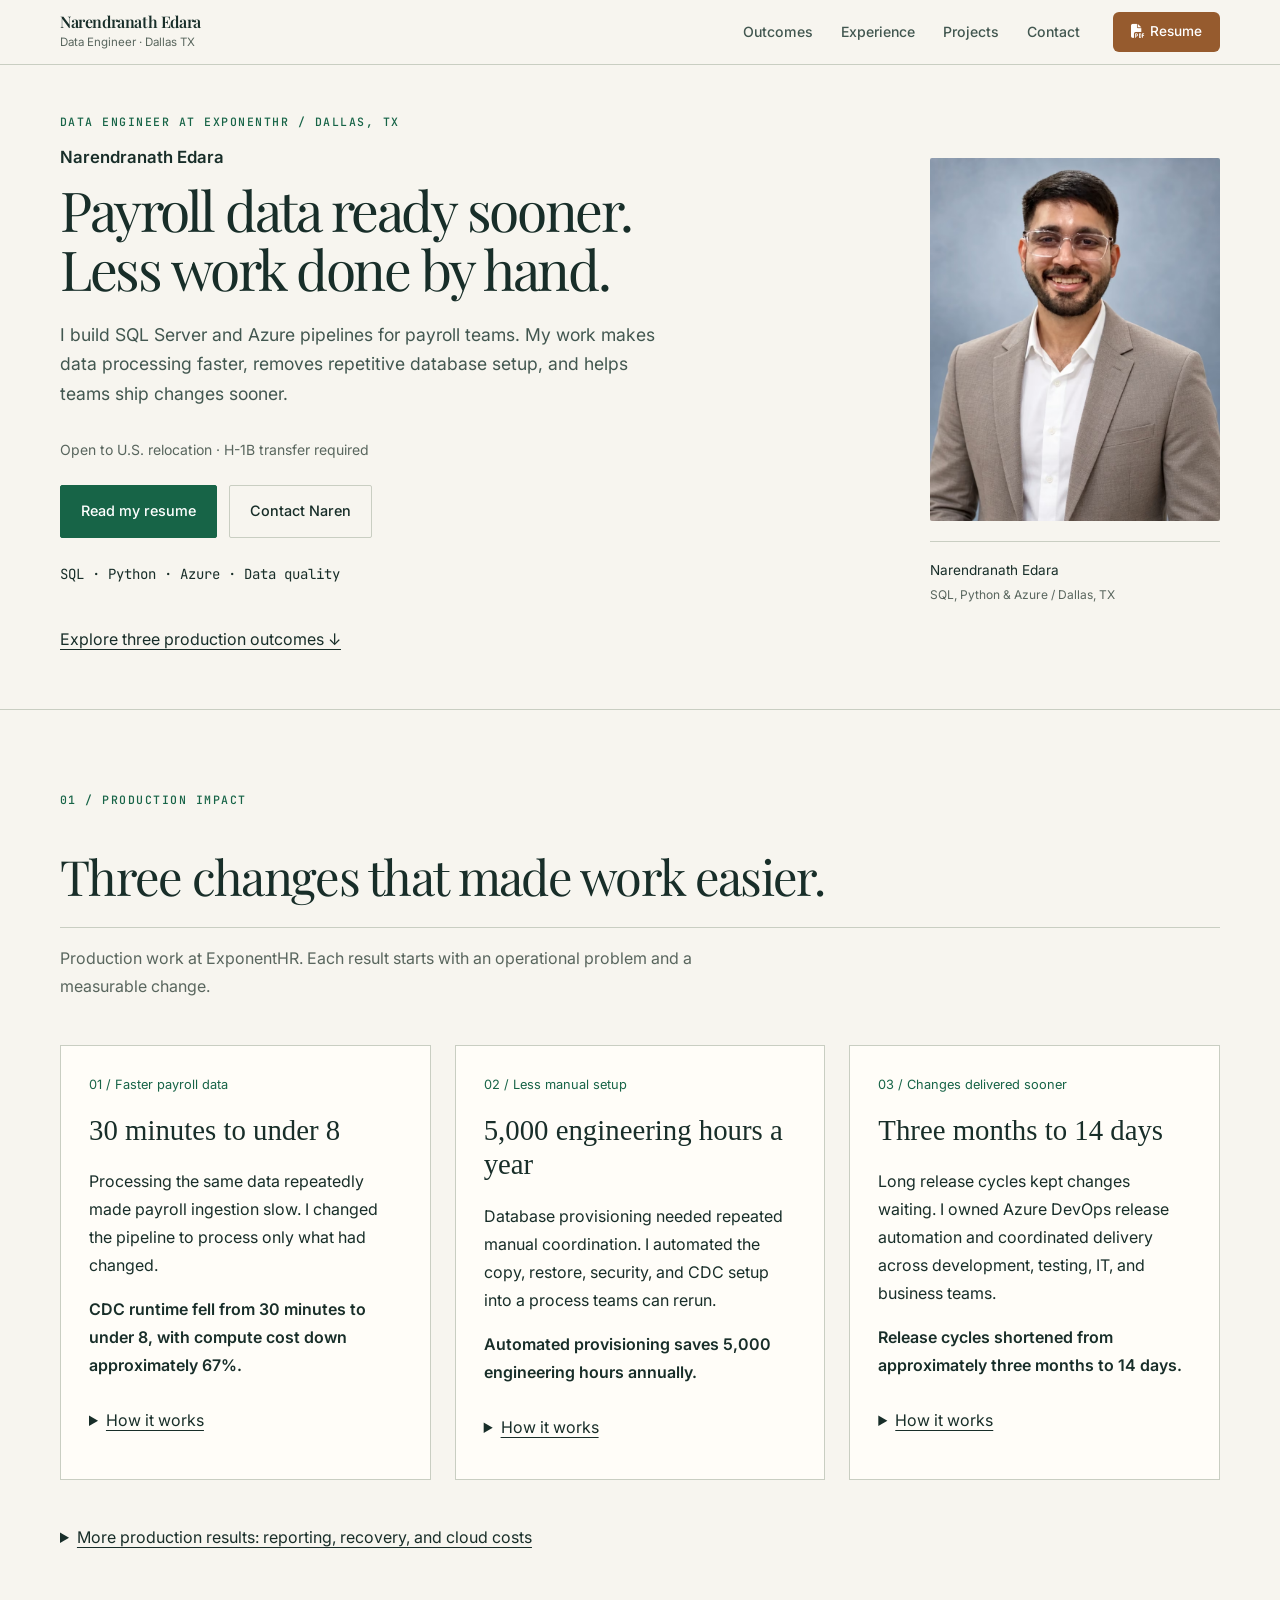
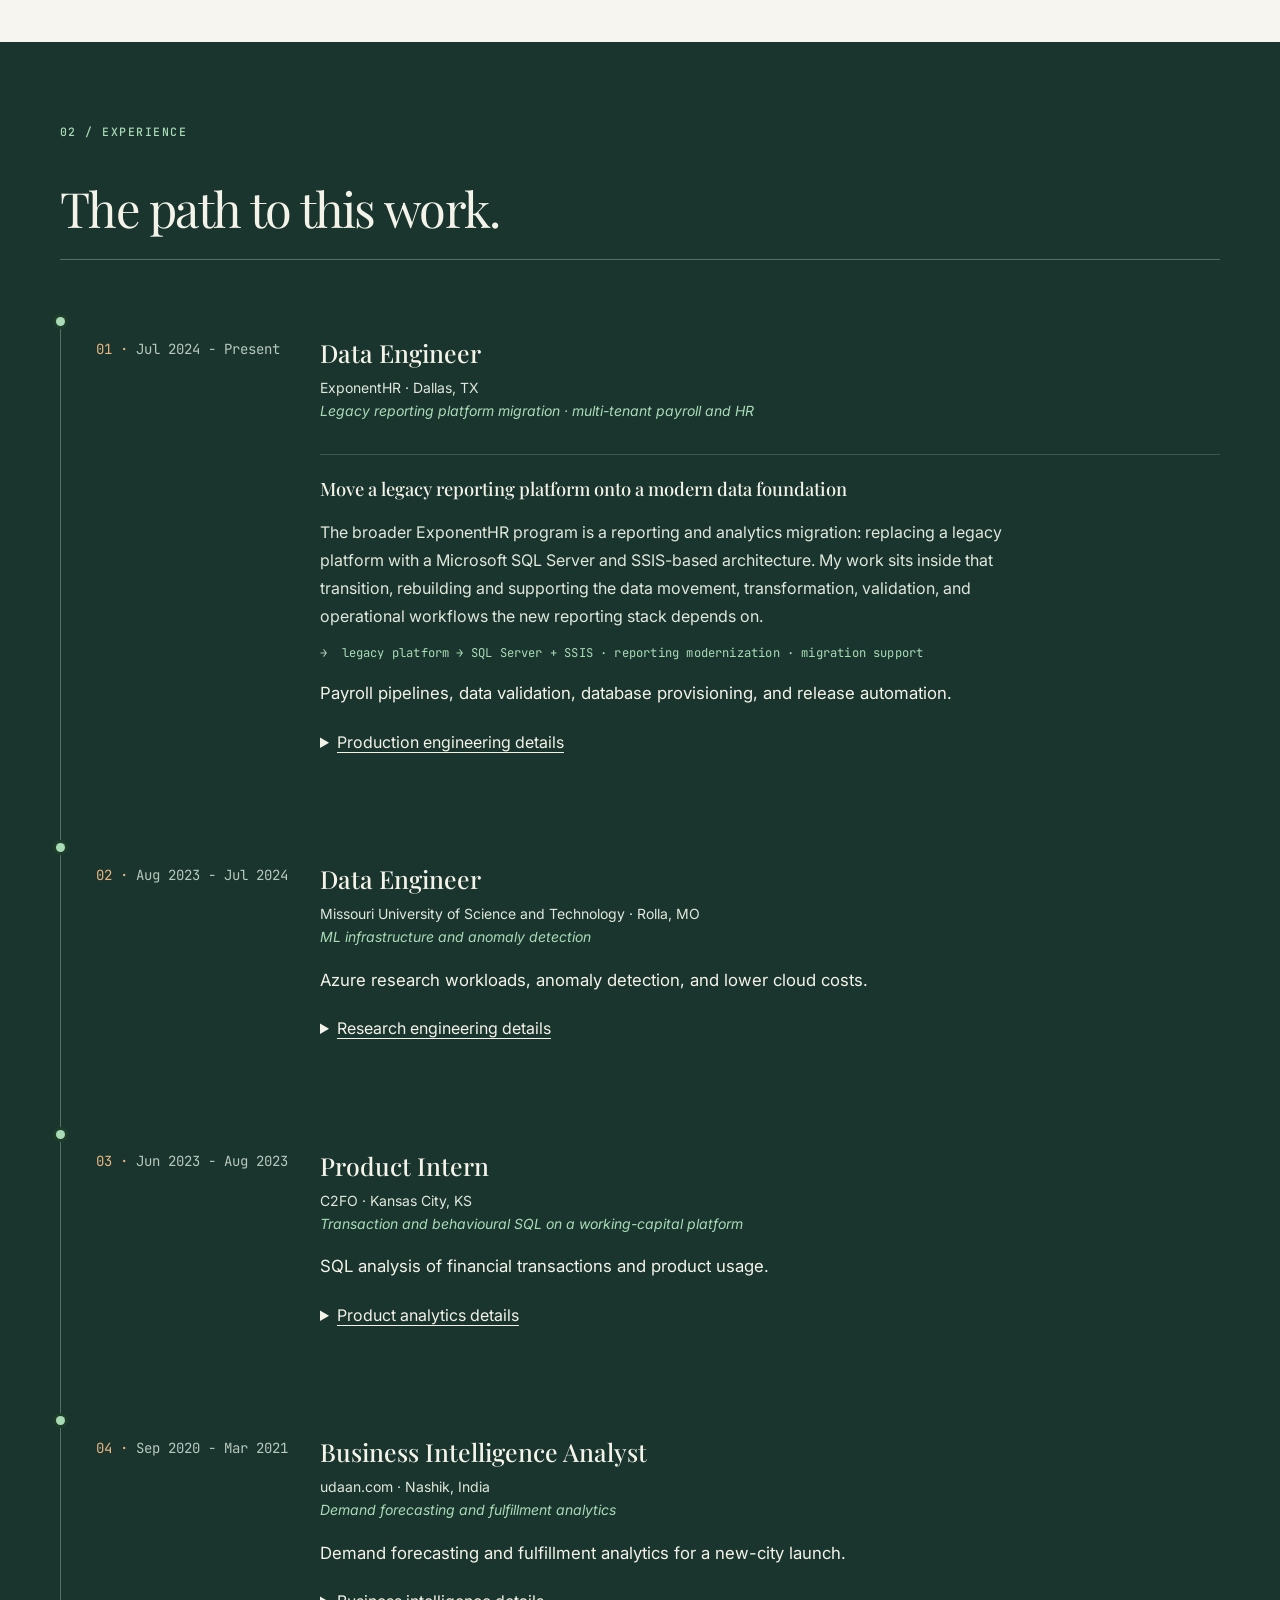
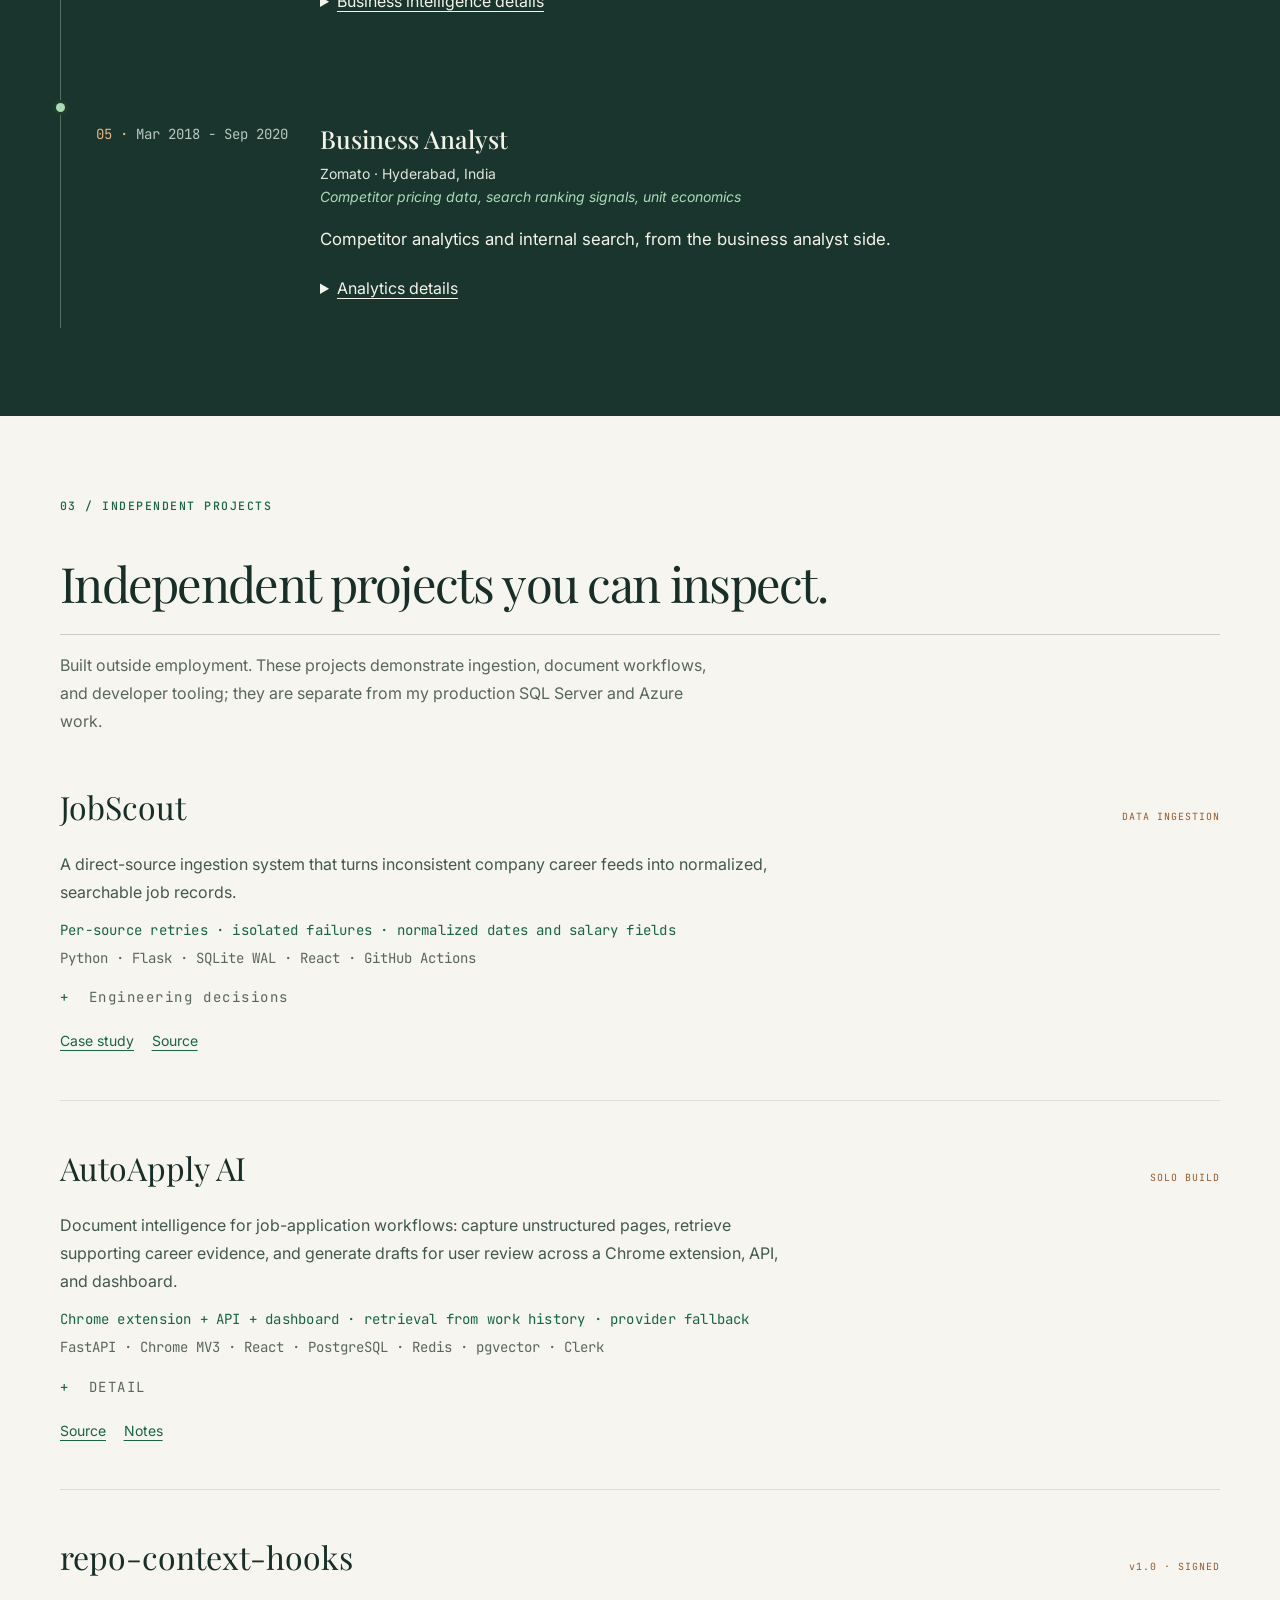
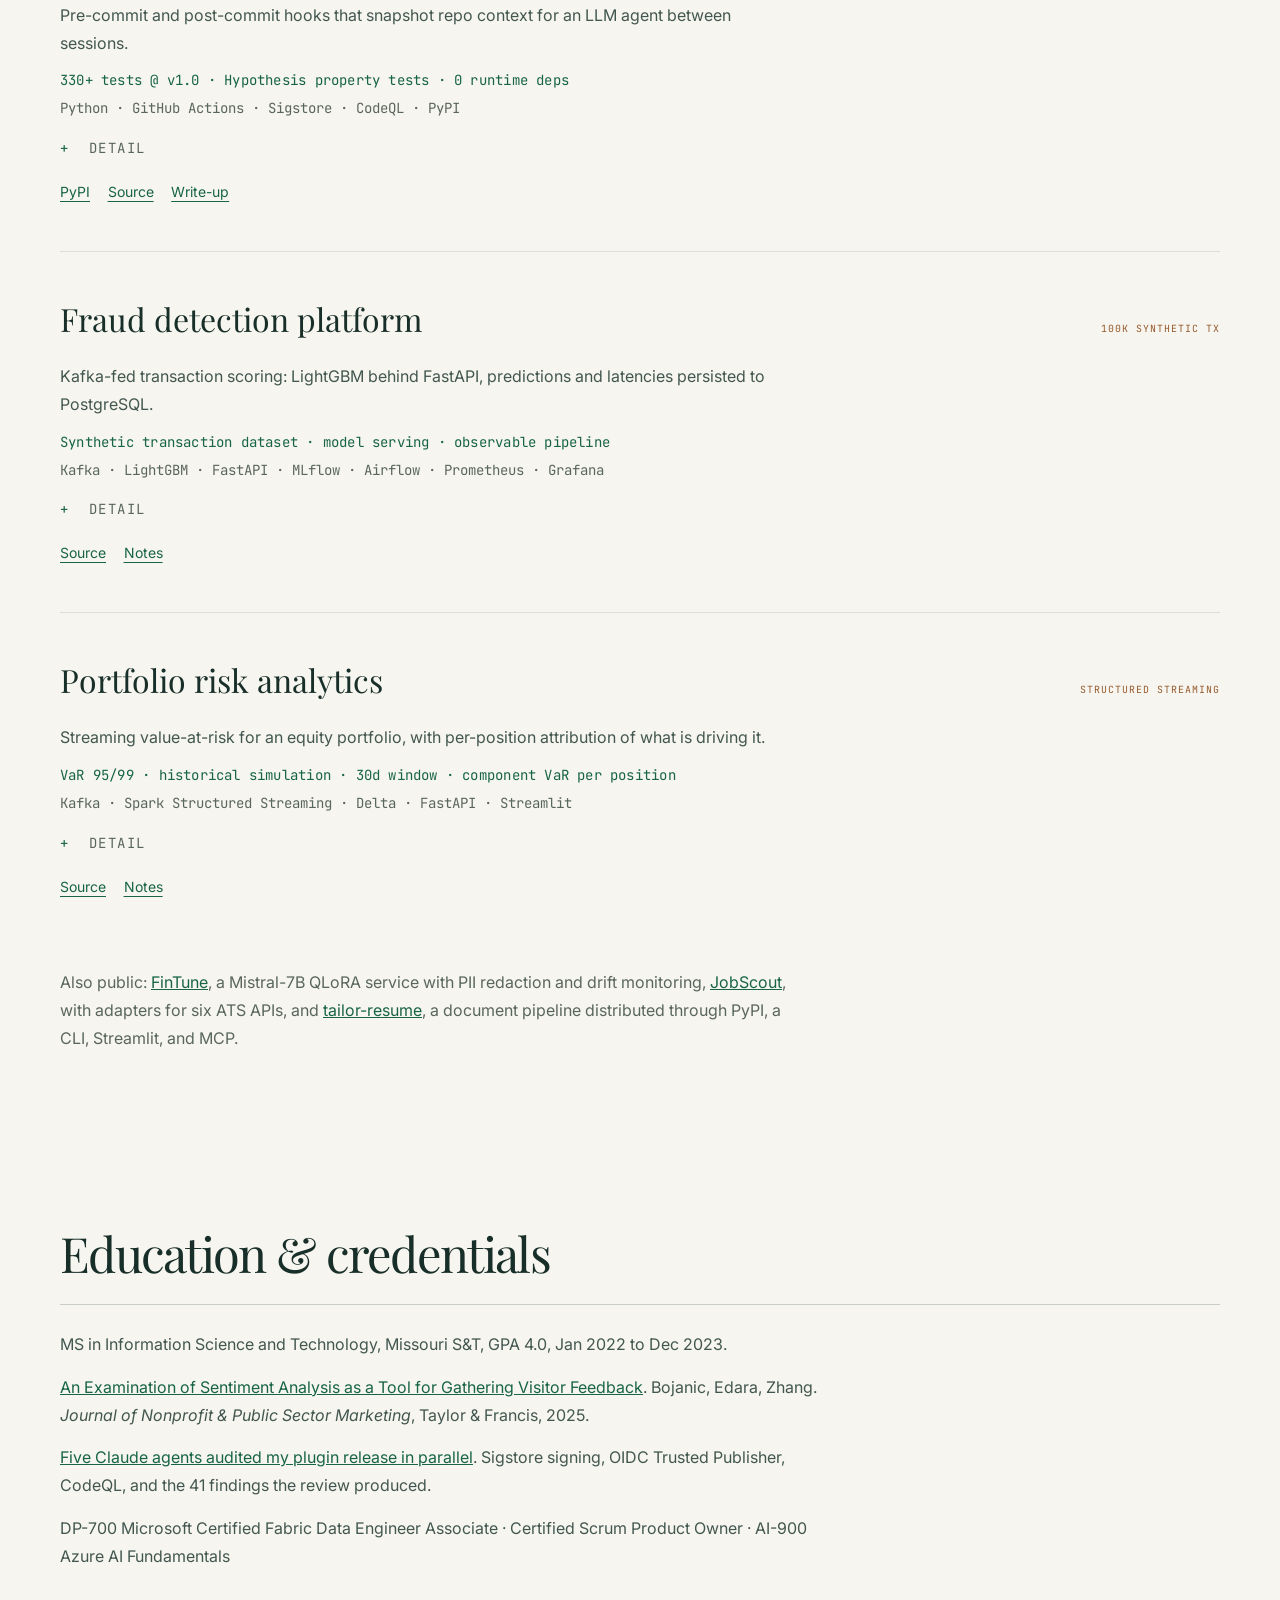
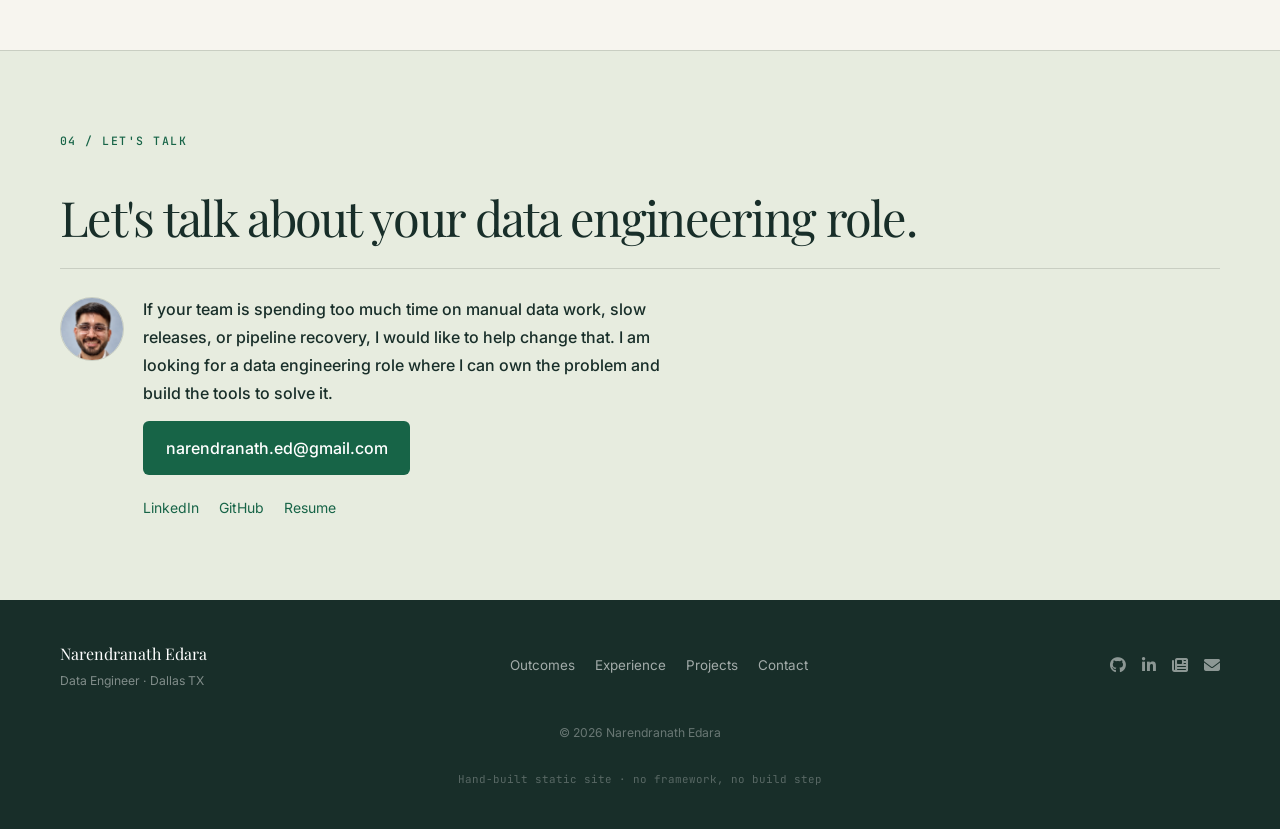
==== commit 540e2f05: "Update resume cache-bust hashes and last-updated date" ====
--- a/index.html
+++ b/index.html
@@ -1,63 +1,673 @@
 <!DOCTYPE html>
-<html lang="en"><head>
-<meta charset="UTF-8"><meta name="viewport" content="width=device-width, initial-scale=1">
-<title>Narendranath Edara | Data Engineer - Production Data Systems</title>
-<meta name="description" content="Naren Edara: SQL Server, Azure and Python data engineering. Explore CDC, validation, recovery, release automation and independent developer tools.">
-<meta property="og:title" content="Narendranath Edara | Data Engineer - Production Data Systems"><meta property="og:description" content="Production data engineering: correctness, recovery, delivery, and the decisions behind the work."><meta property="og:type" content="website"><meta property="og:url" content="https://narendranathe.github.io/"><meta property="og:image" content="https://narendranathe.github.io/static/originals/headshot-avatar.jpg">
-<link rel="canonical" href="https://narendranathe.github.io/"><link rel="icon" href="static/favicon-32.png">
-<link rel="preconnect" href="https://fonts.googleapis.com"><link rel="preconnect" href="https://fonts.gstatic.com" crossorigin><link href="https://fonts.googleapis.com/css2?family=DM+Sans:wght@400;450;500;550;600;650;700&family=Instrument+Serif:ital@0;1&family=Manrope:wght@500;600;650;700;750;800&display=swap" rel="stylesheet">
-<link rel="stylesheet" href="studio.css"><link rel="stylesheet" href="production.css"><link rel="stylesheet" href="workboards.css"><script src="studio.js" defer></script></head>
-<body><a class="skip-link" href="#main">Skip to work</a>
-<header class="studio-nav wrap"><a class="wordmark" href="index.html" aria-label="Naren Edara, home">naren<span>.</span></a><nav aria-label="Main navigation"><a href="#systems">Work</a><a class="nav-projects" href="#projects">Projects</a><a href="#about">Experience</a><a href="static/resume.pdf?v=b0a4215e" target="_blank" rel="noopener" class="nav-resume">Resume <svg class="inline-arrow" viewBox="0 0 16 16" aria-hidden="true"><path d="M3 13 13 3M3 3h10v10"/></svg></a><a class="nav-contact" href="#contact">Contact <svg class="inline-arrow" viewBox="0 0 16 16" aria-hidden="true"><path d="M3 13 13 3M3 3h10v10"/></svg></a></nav></header><main id="main">
-<section class="studio-hero wrap" id="hero"><div class="hero-copy">
-<p class="eyebrow"><span class="status-dot" aria-hidden="true"></span>Data Engineer at ExponentHR · Dallas, TX</p>
-<p class="hero-intro">Narendranath Edara. You can call me Naren.</p>
-<h1>I build and operate<br><em>data pipelines and tools.</em></h1>
-<p class="hero-lede" data-gt-id="E1-CDC,E-OBS,E-IDEM,E2-CICD">I work across SQL Server, Python and Azure: incremental ETL, data quality, database provisioning and CI/CD. My responsibilities include production troubleshooting, recovery and shared tooling for engineering, testing and IT.</p>
-<div class="hero-actions"><a class="button button-dark" href="#systems">Explore my work <svg class="inline-arrow" viewBox="0 0 16 16" aria-hidden="true"><path d="M3 13 13 3M3 3h10v10"/></svg></a><a class="quiet-link" href="static/resume.pdf?v=b0a4215e" target="_blank" rel="noopener">Resume <svg class="inline-arrow" viewBox="0 0 16 16" aria-hidden="true"><path d="M3 13 13 3M3 3h10v10"/></svg></a></div></div>
-<aside class="hero-art" aria-label="Portrait of Naren"><div class="portrait-frame"><img src="static/originals/headshot-hero-800.webp" width="800" height="1000" alt="Naren Edara, Data Engineer" fetchpriority="high" loading="eager" decoding="async"></div></aside></section>
-<section class="production-section dark-section" id="systems"><div class="wrap">
-<div class="section-top"><p class="eyebrow">01 / Engineering at ExponentHR</p></div>
-<h2>Data integration,<br><em>quality and recovery.</em></h2>
-<p class="section-lede">I build and support the data workflows behind HR and payroll reporting, including CDC ingestion, validation, failed-job diagnostics and incident recovery.</p>
-<article class="reliability-feature" data-gt-id="E1-CDC,E-OBS,E-SSISDB"><div class="production-copy"><p class="story-number">01 / CDC, validation &amp; recovery</p><h3>Idempotent incremental ETL</h3>
-<p>I replaced full-table reloads with idempotent incremental merge-upserts, so failed loads can rerun without manual cleanup. I also built a control-table-driven validation framework and a separate SSISDB diagnostic procedure for failed-job investigations.</p>
-
-<p data-gt-id="E-LIVEREC">When a production incremental load failed, I diagnosed the issue and restored the incremental path without falling back to a full reload.</p>
-<a class="text-link light-link" href="data-reliability.html">ETL and data quality case study <svg class="inline-arrow" viewBox="0 0 16 16" aria-hidden="true"><path d="M3 13 13 3M3 3h10v10"/></svg></a></div><figure class="design-board board-mini board-dark" data-design-board aria-labelledby="home-reliability-title"><figcaption id="home-reliability-title">Ingestion, validation and diagnostics</figcaption><div class="board-tabs" role="group" aria-label="Explore ingestion, validation and diagnostics"><button type="button" data-board-tab="etl" aria-controls="home-reliability-etl" aria-pressed="true"><span class="board-index">01</span><span>Incremental ETL</span></button><button type="button" data-board-tab="validation" aria-controls="home-reliability-validation" aria-pressed="false"><span class="board-index">02</span><span>Data validation</span></button><button type="button" data-board-tab="diagnostics" aria-controls="home-reliability-diagnostics" aria-pressed="false"><span class="board-index">03</span><span>SSISDB diagnostics</span></button></div><div class="board-canvas"><div id="home-reliability-etl" class="board-panel" data-board-panel="etl"><div class="node-flow"><div>SQL Server CDC</div><span class="flow-arrow" aria-hidden="true">→</span><div>Incremental<br>merge-upserts</div><span class="flow-arrow" aria-hidden="true">→</span><div>Reporting warehouse</div></div><div class="upsert-demo" data-etl-demo>
-<div class="sample-caption"><span>Fictional change batch</span><code>A → 12 &nbsp; C → 7</code></div>
-<div class="record-set" aria-label="Target records"><div><span>KEY A</span><strong data-etl-a>10</strong></div><div><span>KEY B</span><strong>20</strong></div><div data-etl-c hidden><span>KEY C</span><strong>7</strong></div></div>
-<div class="board-actions"><button type="button" data-etl-apply>Apply batch</button><button type="button" class="subtle-button" data-etl-reset>Reset</button></div>
-<p class="result-line" data-etl-result aria-live="polite">Target: 2 records. Apply an update and an insert.</p></div></div><div id="home-reliability-validation" class="board-panel" data-board-panel="validation"><div class="node-flow"><div>Rules in a<br>control table</div><span class="flow-arrow" aria-hidden="true">→</span><div>Validation<br>framework</div><span class="flow-arrow" aria-hidden="true">→</span><div>Data checks</div></div><div class="board-card"><span class="artifact-label">CONTROL-TABLE CONFIGURATION</span><h4>Metadata-driven validation</h4><p>I built a shared framework so checks can be extended through configuration. Engineers define the expected data conditions in configuration.</p><span class="status-label">Deployed in shared test</span></div></div><div id="home-reliability-diagnostics" class="board-panel" data-board-panel="diagnostics"><div class="node-flow"><div>SSISDB<br>execution history</div><span class="flow-arrow" aria-hidden="true">→</span><div>SQL diagnostic<br>procedure</div><span class="flow-arrow" aria-hidden="true">→</span><div>Package execution<br>evidence</div></div><div class="board-card"><span class="artifact-label">INVESTIGATION</span><div class="evidence-list"><span>Which packages ran</span><span>When they ran</span><span>Execution evidence</span></div><p>I built the procedure for failed-job investigations. Engineers use the evidence to diagnose the issue and choose the recovery action.</p></div></div></div><p class="board-note">Explore three separate workflows. Upsert example uses fictional records; no employer code or database is connected.</p></figure></article>
-</div></section>
-
-<section class="production-continuation wrap" id="production-tools" aria-label="More employer engineering work">
-<article class="refresh-feature" id="refresh" data-gt-id="E-IDEM"><div class="production-copy"><p class="story-number">02 / Database provisioning</p><h2>Automated<br><em>database provisioning.</em></h2>
-<p>The legacy .NET tool did not support Contained Always On Availability Groups. I built and deployed its Azure DevOps replacement for testing and IT, covering restore, security, the FULL recovery model, CDC and listener validation.</p>
-<p class="decision-line">Idempotent state handling supports retries after a partial restore or setup failure.</p>
-<a class="text-link" href="database-refresh.html">Database provisioning case study <svg class="inline-arrow" viewBox="0 0 16 16" aria-hidden="true"><path d="M3 13 13 3M3 3h10v10"/></svg></a></div>
-<div class="refresh-result"><span class="small-label">USED BY TESTING + IT</span><strong>~1 hour</strong><p>of manual work saved per request<br>across <b>20+ daily refreshes</b>.</p><div class="result-divider"></div><p class="result-boundary">Manual effort saved per request.<br>Restore duration is separate.</p><div class="result-route"><span>Legacy .NET tool</span><svg class="inline-arrow" viewBox="0 0 16 16" aria-hidden="true"><path d="M3 13 13 3M3 3h10v10"/></svg><b>Azure DevOps replacement</b></div></div></article>
-
-<article class="harness-feature" id="team-context" data-gt-id="E-AICTX"><div class="production-copy"><p class="story-number">03 / AI developer tooling</p><p class="project-status">Internally deployed · Team-used</p><h2>Schema and business context<br><em>for Claude Code.</em></h2>
-<p>I built and internally deployed a Claude Code CLI context harness. It combines schema-derived key relationships and table grain with business annotations I add by hand, helping the assistant reason about joins and defect diagnosis.</p>
-<a class="text-link" href="schema-context.html">Schema context case study <svg class="inline-arrow" viewBox="0 0 16 16" aria-hidden="true"><path d="M3 13 13 3M3 3h10v10"/></svg></a></div><figure class="schema-figure" aria-labelledby="schema-title"><figcaption id="schema-title">Context generation and annotation</figcaption><div class="schema-inputs"><div><span>SCHEMA METADATA</span><strong>Key relationships<br>Table grain</strong></div><div><span>BUSINESS ANNOTATIONS</span><strong>Business definitions<br>Calculation context</strong></div></div><div class="schema-merge" aria-hidden="true">↓</div><div class="schema-output"><span>CLAUDE CODE CONTEXT</span><strong>SQL joins and defect diagnosis</strong></div><p>Engineers review and test AI-assisted changes.</p></figure><a class="text-link" href="schema-context.html#grain">Explore join grain <svg class="inline-arrow" viewBox="0 0 16 16" aria-hidden="true"><path d="M3 13 13 3M3 3h10v10"/></svg></a></article>
-
-<div class="release-feature" data-gt-id="E2-CICD,E-REPORTAUTO"><div><p class="eyebrow">04 / CI/CD</p><h3>Release automation<br>and delivery coordination</h3><p>I own Azure DevOps release automation for SSRS and Power BI, coordinating changes across development, test, IT and business. Python workflows using Git and Azure DevOps APIs provide delivery visibility.</p><a class="text-link" href="data-reliability.html#operation">Release and recovery details <svg class="inline-arrow" viewBox="0 0 16 16" aria-hidden="true"><path d="M3 13 13 3M3 3h10v10"/></svg></a></div><figure class="design-board" data-design-board aria-labelledby="home-release-title"><figcaption id="home-release-title">CI/CD and release operations</figcaption><div class="board-tabs" role="group" aria-label="Explore ci/cd and release operations"><button type="button" data-board-tab="deployment" aria-controls="home-release-deployment" aria-pressed="true"><span class="board-index">01</span><span>Deployment automation</span></button><button type="button" data-board-tab="visibility" aria-controls="home-release-visibility" aria-pressed="false"><span class="board-index">02</span><span>Delivery visibility</span></button><button type="button" data-board-tab="recovery" aria-controls="home-release-recovery" aria-pressed="false"><span class="board-index">03</span><span>Recovery documentation</span></button></div><div class="board-canvas"><div id="home-release-deployment" class="board-panel" data-board-panel="deployment"><div class="node-flow"><div>Azure DevOps</div><span class="flow-arrow" aria-hidden="true">→</span><div>SSRS + Power BI</div><span class="flow-arrow" aria-hidden="true">→</span><div>Reporting releases</div></div><div class="board-card"><span class="artifact-label">MY OWNERSHIP</span><h4>SSRS and Power BI releases</h4><p>AI-assisted changes go through engineering review and tests.</p></div></div><div id="home-release-visibility" class="board-panel" data-board-panel="visibility"><div class="node-flow"><div>Git + Azure DevOps APIs</div><span class="flow-arrow" aria-hidden="true">→</span><div>Python workflows</div><span class="flow-arrow" aria-hidden="true">→</span><div>Delivery visibility</div></div><div class="board-card"><span class="artifact-label">API WORKFLOWS</span><h4>Delivery information for the team</h4><p>I use Python and APIs to provide visibility into delivery work.</p></div></div><div id="home-release-recovery" class="board-panel" data-board-panel="recovery"><div class="node-flow"><div>CDC + availability groups</div><span class="flow-arrow" aria-hidden="true">→</span><div>Documented procedures</div><span class="flow-arrow" aria-hidden="true">→</span><div>Engineer-led recovery</div></div><div class="board-card"><span class="artifact-label">OPERATIONS</span><h4>A response another engineer can follow</h4><p>I document CDC and availability-group recovery procedures for engineer-led incident response.</p></div></div></div><p class="board-note">Explore the responsibilities. This is a schematic, not a live deployment console.</p></figure></div></section>
-
-<section class="selected wrap" id="projects"><div class="section-top"><p class="eyebrow">02 / Independent projects</p><span class="small-label">Independent · Public source</span></div><h2>Python developer tools<br><em>and data applications.</em></h2>
-<p class="selected-intro">Outside work, I build Python tools for coding-agent context and data-processing workflows.</p>
-<article class="project-feature hooks-project" data-gt-id="P-HOOKS"><div class="project-copy"><p class="project-status">Independent · Open source</p><h3>Coding-agent<br>handoffs in Git</h3><p>I built repo-context-hooks to preserve project intent, decisions and next steps in version-controlled files, with lifecycle hooks for Claude. The context stays reviewable with the code.</p><p class="project-fact">Python CLI · Claude lifecycle integration</p><a class="text-link" href="repo-context-hooks.html">repo-context-hooks case study <svg class="inline-arrow" viewBox="0 0 16 16" aria-hidden="true"><path d="M3 13 13 3M3 3h10v10"/></svg></a><a class="text-link secondary-story-link" href="content/posts/repo-context-hooks-supply-chain.html">Release engineering notes</a></div><div class="context-demo context-mini" data-context-demo><div class="context-sidebar"><p>EXPLORE A HANDOFF</p><button type="button" data-context="intent" aria-pressed="true">01 / Project intent</button><button type="button" data-context="decision" aria-pressed="false">02 / Design decision</button><button type="button" data-context="next" aria-pressed="false">03 / Next validation step</button></div><div class="context-document" aria-live="polite"><span data-context-file>README.md / project intent</span><h3 data-context-title>Build a batch-scoring pipeline</h3><p data-context-body>Score synthetic transactions and store one prediction per transaction ID.</p><p class="context-consequence" data-context-consequence>The next session receives an explicit project goal.</p></div><div class="handoff-path"><span>Session A</span><span aria-hidden="true">→</span><strong>Versioned files</strong><span aria-hidden="true">→</span><span>Session B</span></div><p class="context-demo-note">Illustrative handoff content. Local interaction; no coding agent is running.</p></div></article><article class="fraud-project independent-fraud" data-gt-id="P-FRAUD"><div class="project-top"><span class="project-status">Independent · Synthetic data</span><span class="small-label">Kafka / FastAPI / PostgreSQL</span></div><div class="pipeline-board pipeline-mini" data-replay-demo><div class="node-flow"><div>Kafka consumer</div><span class="flow-arrow" aria-hidden="true">→</span><div>FastAPI scoring</div><span class="flow-arrow" aria-hidden="true">→</span><div>PostgreSQL</div></div><div class="replay-panel"><div class="replay-input"><span class="artifact-label">PERSISTENCE BOUNDARY</span><h3>Replay tx_1042</h3><p>The first prediction is stored. Send the same sample ID again.</p><button type="button" data-replay>Replay duplicate <svg class="inline-arrow" viewBox="0 0 16 16" aria-hidden="true"><path d="M3 13 13 3M3 3h10v10"/></svg></button><button class="replay-reset" type="button" data-replay-reset>Reset</button></div><div class="replay-output"><div class="replay-stats"><div><strong data-arrival-count>1</strong><span>arrivals</span></div><div><strong>1</strong><span>stored row</span></div></div><div class="insert-record"><code>tx_1042</code><span>inserted</span></div><div class="insert-record duplicate-record" data-duplicate-row hidden><code>tx_1042</code><span>duplicate skipped</span></div><pre class="replay-log" data-replay-log aria-live="polite">tx_1042 inserted.
-Stored predictions: 1.</pre></div></div><p class="pipeline-note">Local simulation of duplicate inserts. No model or database runs here; Kafka delivery is outside this example.</p></div><h3>Batch fraud scoring<br>with idempotent writes</h3><p>I built a Kafka-to-FastAPI scoring pipeline on synthetic transactions, with batched requests, LightGBM predictions and idempotent PostgreSQL inserts.</p><a class="text-link" href="fraud-detection.html">Fraud-scoring case study <svg class="inline-arrow" viewBox="0 0 16 16" aria-hidden="true"><path d="M3 13 13 3M3 3h10v10"/></svg></a></article></section>
-
-<section class="about-section" id="about"><div class="wrap">
-<div class="about-layout"><div><p class="eyebrow">03 / Experience</p><h2>From product and analytics<br><em>to data engineering.</em></h2></div><div class="about-copy"><p>At C2FO, Zomato and Udaan, I worked on requirements, reporting and operational decisions. That experience shapes how I define data, investigate defects and build tools for other teams.</p></div></div>
-<ol class="career-timeline" id="experience" aria-label="Career in reverse chronological order">
-<li><span class="career-date">Jul 2024 - Present</span><div><h3>Data Engineer <span>· ExponentHR</span></h3><p>Data movement, validation, provisioning, release delivery, and recovery in HR and payroll reporting.</p></div></li>
-<li data-gt-id="M1"><span class="career-date">Aug 2023 - Jul 2024</span><div><h3>Data Engineer <span>· Missouri S&amp;T</span></h3><p>Azure anomaly-detection and observability work; coauthored research on museum visitor reviews.</p></div></li>
-<li data-gt-id="C-PRD"><span class="career-date">Jun 2023 - Aug 2023</span><div><h3>Product Intern <span>· C2FO</span></h3><p>Stakeholder interviews, requirements, and SQL analysis for the preferred-offers withdrawal workflow.</p></div></li>
-<li data-gt-id="U-PERM-TOOLS"><span class="career-date">Sep 2020 - Mar 2021</span><div><h3>Business Intelligence Analyst <span>· Udaan</span></h3><p>Operational reporting and demand planning across inventory, procurement, sales, and forecasts.</p></div></li>
-<li data-gt-id="Z-PERM-TOOLS"><span class="career-date">Mar 2018 - Sep 2020</span><div><h3>Business Analyst <span>· Zomato</span></h3><p>Consolidated account, campaign, and lead data into recurring reporting for restaurant-partner teams.</p></div></li></ol>
-<div class="research-and-education"><article id="research" class="research-project" data-gt-id="M4"><div class="project-top"><span class="project-status">Coauthored · Published research</span></div><figure class="design-board board-mini" data-design-board aria-labelledby="research-title"><figcaption id="research-title">Study design</figcaption><div class="board-tabs" role="group" aria-label="Explore study design"><button type="button" data-board-tab="methods" aria-controls="research-methods" aria-pressed="true"><span class="board-index">01</span><span>Methods</span></button><button type="button" data-board-tab="sources" aria-controls="research-sources" aria-pressed="false"><span class="board-index">02</span><span>Sources</span></button><button type="button" data-board-tab="ratings" aria-controls="research-ratings" aria-pressed="false"><span class="board-index">03</span><span>Ratings</span></button></div><div class="board-canvas"><div id="research-methods" class="board-panel" data-board-panel="methods"><div class="node-flow"><div>Visitor review text</div><span class="flow-arrow" aria-hidden="true">→</span><div>VADER + RoBERTa</div><span class="flow-arrow" aria-hidden="true">→</span><div>Sentiment comparison</div></div><p>Compare a lexicon-based method with a transformer model.</p></div><div id="research-sources" class="board-panel" data-board-panel="sources"><div class="parallel-sources"><div>Yelp reviews</div><span aria-hidden="true">+</span><div>TripAdvisor reviews</div></div><p class="source-comparison">Compare sentiment across sources</p><p>Examine how results vary across the two review sources.</p></div><div id="research-ratings" class="board-panel" data-board-panel="ratings"><div class="parallel-sources"><div>Sentiment results</div><span aria-hidden="true">+</span><div>Visitor ratings</div></div><p class="source-comparison">Compare text sentiment with ratings</p><p>Study the relationship between review-text sentiment and visitor ratings.</p></div></div><p class="board-note">Research design schematic. No new sentiment scores are calculated here.</p></figure><h3>Museum review<br>sentiment analysis</h3><p>I coauthored a museum-review study comparing VADER and RoBERTa across Yelp and TripAdvisor. The study examined how results vary across review sources and analysis methods.</p><a class="text-link" href="https://doi.org/10.1080/10495142.2025.2525123" target="_blank" rel="noopener">Read the paper <svg class="inline-arrow" viewBox="0 0 16 16" aria-hidden="true"><path d="M3 13 13 3M3 3h10v10"/></svg></a></article><div class="education-note"><p class="eyebrow">Education &amp; certification</p><p>MS, Information Science and Technology<br>Missouri S&amp;T · Dec 2023 · GPA 4.0/4.0</p><a class="text-link" href="https://learn.microsoft.com/en-us/users/narendranathedara-5832/credentials/5e2a5d5c02717f71" target="_blank" rel="noopener">Microsoft Certified: Fabric Data Engineer Associate <svg class="inline-arrow" viewBox="0 0 16 16" aria-hidden="true"><path d="M3 13 13 3M3 3h10v10"/></svg></a><p class="research-citation">Museum research: Bojanic, Edara &amp; Zhang. <i>Journal of Nonprofit &amp; Public Sector Marketing.</i> Published online 2025; issue 2026.</p></div></div></div></section>
-
-<section class="contact-section wrap" id="contact"><p class="eyebrow">Contact</p><h2>Let's discuss your next<br><em>data engineering hire.</em><a href="mailto:narendranath.ed@gmail.com" class="contact-arrow" aria-label="Email Naren"><svg class="inline-arrow" viewBox="0 0 16 16" aria-hidden="true"><path d="M3 13 13 3M3 3h10v10"/></svg></a></h2><p class="contact-invitation">I'm exploring Senior Data Engineer opportunities where I can own pipelines, data quality, and the operational work around them. I'd like to hear what your team is building.</p><div class="contact-bottom"><a class="email-link" href="mailto:narendranath.ed@gmail.com">narendranath.ed@gmail.com</a><div><a href="https://www.linkedin.com/in/narendranathe/" target="_blank" rel="noopener">LinkedIn <svg class="inline-arrow" viewBox="0 0 16 16" aria-hidden="true"><path d="M3 13 13 3M3 3h10v10"/></svg></a><a href="https://github.com/narendranathe" target="_blank" rel="noopener">GitHub <svg class="inline-arrow" viewBox="0 0 16 16" aria-hidden="true"><path d="M3 13 13 3M3 3h10v10"/></svg></a><a href="static/resume.pdf?v=b0a4215e" target="_blank" rel="noopener">Resume <svg class="inline-arrow" viewBox="0 0 16 16" aria-hidden="true"><path d="M3 13 13 3M3 3h10v10"/></svg></a></div></div></section>
-</main><footer class="wrap studio-footer"><span>© 2026 Narendranath Edara</span><a href="#hero">Back to top <svg class="inline-arrow" viewBox="0 0 16 16" aria-hidden="true"><path d="M8 14V2m-5 5 5-5 5 5"/></svg></a></footer></body></html>
+<html lang="en">
+<head>
+  <meta charset="UTF-8">
+  <meta name="viewport" content="width=device-width, initial-scale=1.0">
+  <meta name="description" content="Narendranath Edara - Data Engineer. Automated provisioning saved 5,000 engineering hours annually; release cycles fell from three months to 14 days. Dallas, TX.">
+  <meta name="author" content="Narendranath Edara">
+  <meta property="og:title" content="Narendranath Edara | Data Engineer - Payroll-Critical Data Platforms">
+  <meta property="og:description" content="Data platforms that give teams time back. Production results in pipeline performance, release automation, and reusable tooling.">
+  <meta property="og:type" content="website">
+  <meta property="og:url" content="https://narendranathe.github.io/">
+  <!-- Share card: ?v= is the file's own content hash, so regenerating the card
+       moves it automatically. LinkedIn and Slack cache by URL, and a stale one
+       means the old card outlives the new file. -->
+  <meta property="og:image" content="https://narendranathe.github.io/static/og-image.jpg?v=43d0c344">
+  <meta property="og:image:width" content="1200">
+  <meta property="og:image:height" content="630">
+  <meta property="og:image:type" content="image/jpeg">
+  <meta property="og:image:alt" content="Narendranath Edara, Data Engineer. Data platforms that give teams time back. Release cycle 14 days, from three months. 67% less compute on the CDC pipeline.">
+  <meta name="twitter:card" content="summary_large_image">
+  <meta name="twitter:image:alt" content="Narendranath Edara, Data Engineer. Data platforms that give teams time back.">
+  <link rel="canonical" href="https://narendranathe.github.io/">
+
+  <!-- Favicons: monogram "N" white-on-green for tab (16/32/48); photo on iOS home screen + Android adaptive.
+       The green is --accent, the color the stylesheets resolve to. It was #E8743C, which nothing on
+       the page has matched for several redesigns, and which put white type at 3.0:1 on a 16px mark. -->
+  <!-- Cache-bust query string forces refresh of cached favicons after deploy -->
+  <link rel="icon" type="image/png" sizes="48x48" href="/static/favicon-48.png?v=2026-09-22">
+  <link rel="icon" type="image/png" sizes="32x32" href="/static/favicon-32.png?v=2026-09-22">
+  <link rel="icon" type="image/png" sizes="16x16" href="/static/favicon-16.png?v=2026-09-22">
+  <link rel="icon" type="image/x-icon" sizes="any" href="/static/favicon.ico?v=2026-09-22">
+  <link rel="apple-touch-icon" sizes="180x180" href="/static/apple-touch-icon.png?v=2aa590ee">
+  <link rel="manifest" href="/static/site.webmanifest?v=2026-09-22">
+  <meta name="theme-color" content="#176447">
+  <meta name="msapplication-TileColor" content="#176447">
+
+  <!-- Telemetry: privacy-respecting, no cookies, your view only -->
+  <script defer data-domain="narendranathe.github.io" src="https://plausible.io/js/script.js"></script>
+
+  <!-- Fonts: Inter (UI) + Playfair Display (headlines) + JetBrains Mono (code) -->
+  <link rel="preconnect" href="https://fonts.googleapis.com">
+  <link rel="preconnect" href="https://fonts.gstatic.com" crossorigin>
+  <link href="https://fonts.googleapis.com/css2?family=Inter:wght@300;400;500;600&family=Playfair+Display:ital,wght@0,400;0,500;0,600;1,400&family=JetBrains+Mono:wght@400;500&display=swap" rel="stylesheet">
+
+  <!-- Icons -->
+  <link rel="stylesheet" href="https://cdn.jsdelivr.net/npm/@fortawesome/fontawesome-free@6.5.1/css/all.min.css">
+
+  <title>Narendranath Edara | Data Engineer - Payroll-Critical Data Platforms</title>
+  <link rel="stylesheet" href="styles.css">
+  <link rel="stylesheet" href="styles-2.css">
+  <link rel="stylesheet" href="styles-3.css">
+  <link rel="stylesheet" href="styles-4.css">
+  <link rel="stylesheet" href="recruiter.css?v=20260911">
+
+  <!-- LCP candidate: hero portrait, preload to start fetch before body parses.
+       Three type-aware preloads in priority order so the browser only
+       fetches the format it will render via <picture>. The `type=` filter
+       is honored by Chrome 91+, Safari 17+, Firefox; older browsers ignore
+       the type attribute and would fetch all three preloads - that tail
+       is microscopic in 2026 evergreen, and they fall through to the JPEG
+       <picture> source anyway. imagesrcset + imagesizes mirror the
+       <picture>'s mobile (max-width: 860px) breakpoint. -->
+  <link rel="preload" as="image" type="image/avif"
+        imagesrcset="static/originals/headshot-hero-800.avif 800w, static/originals/headshot-hero.avif 1122w"
+        imagesizes="(max-width: 860px) 100vw, 1122px"
+        fetchpriority="high">
+  <link rel="preload" as="image" type="image/webp"
+        imagesrcset="static/originals/headshot-hero-800.webp 800w, static/originals/headshot-hero.webp 1122w"
+        imagesizes="(max-width: 860px) 100vw, 1122px"
+        fetchpriority="high">
+  <link rel="preload" as="image" type="image/jpeg"
+        href="static/originals/headshot-hero.jpg"
+        imagesrcset="static/originals/headshot-hero-800.jpg 800w, static/originals/headshot-hero.jpg 1122w"
+        imagesizes="(max-width: 860px) 100vw, 1122px"
+        fetchpriority="high">
+</head>
+<body>
+
+  <a class="skip-link" href="#systems">Skip to work</a>
+
+  <!-- Reading progress bar -->
+  <div id="scroll-progress" aria-hidden="true"></div>
+
+  <!-- HEADER -->
+  <header class="site-header" id="site-header">
+    <div class="container header-inner">
+      <a href="#home" class="logo">
+        <span class="logo-name">Narendranath Edara</span>
+        <span class="logo-role">Data Engineer &middot; Dallas TX</span>
+      </a>
+      <nav class="main-nav" aria-label="Main navigation">
+        <a href="#systems" class="nav-link">Outcomes</a>
+        <a href="#experience" class="nav-link">Experience</a>
+        <a href="#projects" class="nav-link">Projects</a>
+        <a href="#contact" class="nav-link">Contact</a>
+      </nav>
+      <a href="/static/resume.pdf?v=195d425d"
+         class="btn btn-resume" target="_blank" rel="noreferrer"
+         data-hover-preview="/static/resume-page1-preview.png?v=5cd1932c"
+         data-hover-title="Resume - last updated Nov 18, 2026"
+         data-hover-caption="1 page - click to download PDF"
+         onclick="typeof plausible!=='undefined'&&plausible('Resume Download')">
+        <i class="fas fa-file-pdf"></i> Resume
+      </a>
+      <button class="mobile-toggle" aria-label="Open navigation" aria-expanded="false">
+        <i class="fas fa-bars"></i>
+      </button>
+    </div>
+    <nav class="mobile-nav" aria-hidden="true">
+      <a href="#systems" class="mobile-link">Outcomes</a>
+      <a href="#experience" class="mobile-link">Experience</a>
+      <a href="#projects" class="mobile-link">Projects</a>
+      <a href="#contact" class="mobile-link">Contact</a>
+      <a href="/static/resume.pdf?v=195d425d"
+         class="mobile-link" target="_blank" rel="noreferrer"
+         data-hover-preview="/static/resume-page1-preview.png?v=5cd1932c"
+         data-hover-title="Resume - last updated Nov 18, 2026"
+         data-hover-caption="1 page - click to download PDF">Download resume</a>
+    </nav>
+  </header>
+
+  <main id="home">
+
+    <section class="hero" id="hero">
+      <div class="container hero-grid">
+
+        <div class="hero-copy" data-reveal>
+          <p class="hero-role">Data Engineer at ExponentHR / Dallas, TX</p>
+          <h1 class="hero-name">Narendranath Edara</h1>
+          <p class="hero-tagline">Payroll data ready sooner.<br>Less work done by hand.</p>
+          <p class="hero-brief">I build SQL Server and Azure pipelines for payroll teams. My work makes data processing faster, removes repetitive database setup, and helps teams ship changes sooner.</p>
+          <p class="hero-seeking">Open to U.S. relocation &middot; H-1B transfer required</p>
+          <div class="hero-actions">
+            <a href="/static/resume.pdf?v=195d425d" class="btn btn-primary" data-hover-preview="/static/resume-page1-preview.png?v=5cd1932c" data-hover-title="Resume - last updated Nov 18, 2026" data-hover-caption="1 page - click to download PDF" target="_blank" rel="noopener noreferrer">Read my resume</a>
+            <a href="mailto:narendranath.ed@gmail.com" class="btn btn-primary">Contact Naren</a>
+          </div>
+          <p class="hero-stack">SQL &middot; Python &middot; Azure &middot; Data quality</p>
+          <a class="outcomes-link" href="#systems">Explore three production outcomes &darr;</a>
+        </div>
+
+<aside class="hero-visual">
+
+          <div class="profile-frame hero-photo-stack">
+            <picture>
+              <source type="image/avif" media="(max-width: 860px)" srcset="static/originals/headshot-hero-800.avif">
+              <source type="image/webp" media="(max-width: 860px)" srcset="static/originals/headshot-hero-800.webp">
+              <source media="(max-width: 860px)" srcset="static/originals/headshot-hero-800.jpg">
+              <!-- AVIF first (smallest bytes; Chrome 85+ / Safari 16.4+ / Firefox 113+) -->
+              <source type="image/avif" srcset="static/originals/headshot-hero.avif">
+              <!-- WebP second (universal modern; covers every evergreen browser) -->
+              <source type="image/webp" srcset="static/originals/headshot-hero.webp">
+              <!-- JPEG fallback for the long tail; also matches the preload `href` -->
+              <img src="static/originals/headshot-hero.jpg"
+                   alt="Naren Edara, Data Engineer"
+                   class="profile-photo"
+                   width="1122" height="1402"
+                   loading="eager" decoding="async" fetchpriority="high">
+            </picture>
+          </div>
+          <p class="portrait-caption">Narendranath Edara<br><span>SQL, Python &amp; Azure / Dallas, TX</span></p>
+          <!-- No stat tiles here. The four that used to sit under the photo
+               restated the three bullets on the left and the first rows of
+               the table below, and one of them converted 5,000 hours into a
+               dollar figure at an hourly rate nobody had given me. Three
+               statements of one number is not three times the evidence. -->
+        </aside>
+
+      </div>
+    </section>
+
+    <section class="section" id="systems">
+      <div class="container">
+        <p class="section-index">01 / Production impact</p>
+        <h2 class="sec-h" data-reveal>Three changes that made work easier.</h2>
+        <p class="sec-note sec-note--lead" data-reveal>Production work at ExponentHR. Each result starts with an operational problem and a measurable change.</p>
+        <div class="outcome-grid">
+          <article class="outcome-card" data-gt-id="E1-CDC">
+            <p class="outcome-number">01 / Faster payroll data</p>
+            <h3>30 minutes to under 8</h3>
+            <p>Processing the same data repeatedly made payroll ingestion slow. I changed the pipeline to process only what had changed.</p>
+            <p class="outcome-result">CDC runtime fell from 30 minutes to under 8, with compute cost down approximately 67%.</p>
+            <details><summary>How it works</summary><p>Incremental merge-upserts replaced full-table reloads in SQL Server. Rerunnable ingestion and validation help keep the data correct.</p></details>
+          </article>
+          <article class="outcome-card" data-gt-id="E-IDEM">
+            <p class="outcome-number">02 / Less manual setup</p>
+            <h3>5,000 engineering hours a year</h3>
+            <p>Database provisioning needed repeated manual coordination. I automated the copy, restore, security, and CDC setup into a process teams can rerun.</p>
+            <p class="outcome-result">Automated provisioning saves 5,000 engineering hours annually.</p>
+            <details><summary>How it works</summary><p>Idempotent steps make it possible to recover and rerun setup without rebuilding everything by hand.</p></details>
+          </article>
+          <article class="outcome-card" data-gt-id="E2-CICD">
+            <p class="outcome-number">03 / Changes delivered sooner</p>
+            <h3>Three months to 14 days</h3>
+            <p>Long release cycles kept changes waiting. I owned Azure DevOps release automation and coordinated delivery across development, testing, IT, and business teams.</p>
+            <p class="outcome-result">Release cycles shortened from approximately three months to 14 days.</p>
+            <details><summary>How it works</summary><p>CI/CD and automated reporting release steps made delivery more repeatable and reduced manual handoffs.</p></details>
+          </article>
+        </div>
+        <details class="more-evidence"><summary>More production results: reporting, recovery, and cloud costs</summary><div class="tr">
+          <div class="tr-row" data-gt-id="E3-FABRIC">
+            <p class="tr-sys">Report query response<span class="tr-org">EXPONENTHR</span></p>
+            <p class="tr-delta"><span class="tr-b">12 s</span><span class="tr-arr">&rarr;</span><span class="tr-a">under 4 s</span></p>
+            <p class="tr-why">Reporting moved onto Fabric semantic models, with index and stored-procedure tuning on the OLAP paths.</p>
+          </div>
+          <div class="tr-row" data-gt-id="E5-RECOVERY">
+            <p class="tr-sys">CDC capture after failover<span class="tr-org">EXPONENTHR</span></p>
+            <p class="tr-delta"><span class="tr-b">specialist restore</span><span class="tr-arr">&rarr;</span><span class="tr-a">under 1 hr</span></p>
+            <p class="tr-why">Availability-group failover written up as runbooks, including the post-failover capture failure that gives no signal.</p>
+          </div>
+          <div class="tr-row" data-gt-id="M2">
+            <p class="tr-sys">Alert signal-to-noise<span class="tr-org">MISSOURI S&amp;T</span></p>
+            <p class="tr-delta"><span class="tr-b">1:5</span><span class="tr-arr">&rarr;</span><span class="tr-a">1:1.2</span></p>
+            <p class="tr-why">Per-service thresholds filtered about 250 non-actionable P3 alerts a week.</p>
+          </div>
+          <div class="tr-row" data-gt-id="M3">
+            <p class="tr-sys">Anomaly-detection compute<span class="tr-org">MISSOURI S&amp;T</span></p>
+            <p class="tr-delta"><span class="tr-b">20 static nodes</span><span class="tr-arr">&rarr;</span><span class="tr-a">4-8 autoscaled</span></p>
+            <p class="tr-why">AKS with horizontal pod autoscaling. $3,200 a month saved, CPU utilization 12% to 64%.</p>
+          </div>
+        </div></details>
+      </div>
+    </section>
+
+    <section class="section section-dark" id="experience">
+      <div class="container">
+        <p class="section-index">02 / Experience</p>
+        <h2 class="sec-h" data-reveal>The path to this work.</h2>
+        <div class="roles">
+
+          <article class="role" data-reveal>
+            <div class="role-when">Jul 2024 - Present</div>
+            <div class="role-what">
+              <div class="role-head">
+                <h3 class="role-title">Data Engineer</h3>
+                <p class="role-org">ExponentHR &middot; Dallas, TX</p>
+                <p class="track-scope">Legacy reporting platform migration &middot; multi-tenant payroll and HR</p>
+              </div>
+
+              <div class="case">
+                <h4 class="case-title">Move a legacy reporting platform onto a modern data foundation</h4>
+                <p class="case-body">The broader ExponentHR program is a reporting and analytics migration: replacing a legacy platform with a Microsoft SQL Server and SSIS-based architecture. My work sits inside that transition, rebuilding and supporting the data movement, transformation, validation, and operational workflows the new reporting stack depends on.</p>
+                <p class="case-outcome">legacy platform &rarr; SQL Server + SSIS &middot; reporting modernization &middot; migration support</p>
+              </div>
+
+              <p class="experience-brief">Payroll pipelines, data validation, database provisioning, and release automation.</p>
+              <details class="experience-details"><summary>Production engineering details</summary>
+              <div class="case" data-gt-id="E-OBS">
+                <h4 class="case-title">Catch data defects before they become recurring work</h4>
+                <p class="case-body">Built a control-table-driven validation framework so data checks are defined as configuration. Reconstructed SSIS execution history in SQL to make pipeline behavior easier to investigate. The focus is correctness at the model boundary: grain, missing rows, unexpected values, and differences between full and incremental loads.</p>
+                <p class="case-outcome">metadata-driven checks &middot; reusable validation &middot; diagnosable failures</p>
+              </div>
+
+              <div class="case" data-gt-id="E-PTO, E-SECURE2">
+                <h4 class="case-title">Get payroll rules right as requirements change</h4>
+                <p class="case-body">PTO balances convert to cash at termination, so a defect in accrual logic is a payout rather than a display bug. I traced it to a payroll-period boundary calculation in SQL and put the fix through change-request review. SECURE 2.0 compliance went out in the same release train.</p>
+                <p class="case-outcome">payout-class defect &middot; traced in SQL &middot; shipped under change control</p>
+              </div>
+
+              <div class="case" data-gt-id="E-SELFHEAL, E5-RECOVERY, E-LIVEREC, E-OBS, E-RETENTION">
+                <h4 class="case-title">Find the failures that do not raise an error</h4>
+                <p class="case-body">Incremental ETL jobs can miss their schedule, become stuck, or fail without recording a completion time. I built monitoring around these distinct states so failures can be detected before the CDC retention window closes.</p>
+                <div class="runbook">
+                  <span class="rb-h">Capture failure modes</span>
+                  <span class="rb-i">run never starts</span>
+                  <span class="rb-i">run hangs</span>
+                  <span class="rb-i">run ends without a completion record</span>
+                  <span class="rb-note">monitoring covers all three</span>
+                </div>
+                <p class="case-body case-body--after">Availability-group failover is documented as recovery procedures, including the post-failover capture failure that produces no error at all. One live incremental-load failure was diagnosed and restored in place rather than falling back to a full reload.</p>
+                <p class="case-outcome">3/3 modes monitored &middot; failover recovery &lt; 1 hr &middot; no full reload</p>
+              </div>
+
+              <div class="case" data-gt-id="E1-CDC, E-IDEM">
+                <h4 class="case-title">Stop reloading everything. Stop rebuilding by hand.</h4>
+                <p class="case-body">The CDC ETL reloaded whole tables on every run, and standing up a database was an hour of manual orchestration repeated twenty-plus times a day. Both failed in ways that needed a person to clean up before the next attempt. Moving CDC onto idempotent incremental merge-upserts held the freshness SLA through the change; provisioning was rewritten to be safely rerunnable, closing four latent failure modes on the way.</p>
+                <details class="t-detail">
+                  <summary>DETAIL</summary>
+                  <div class="t-body">
+                    <div class="runbook">
+                      <span class="rb-h">Latent failure modes closed</span>
+                      <span class="rb-i">orphaned CDC cleanup jobs terminated properly</span>
+                      <span class="rb-i">guard kills active replication sessions before disabling CDC</span>
+                      <span class="rb-i">restore parameters can no longer silently default</span>
+                      <span class="rb-i">stuck-restore detection with pre-flight race checks</span>
+                    </div>
+                  </div>
+                </details>
+                <p class="case-outcome">30 min &rarr; &lt;8 min &middot; compute &minus;67% &middot; freshness SLA held</p>
+                <p class="case-outcome">1 hr &times; 20+/day &rarr; idempotent rerun &middot; ~1 hr of manual work removed per request</p>
+<figure class="system-diagram-figure" aria-labelledby="diagram-az-title" aria-describedby="diagram-az-desc">
+                                <svg class="system-diagram" viewBox="0 0 720 200" xmlns="http://www.w3.org/2000/svg" role="img">
+                                  <title id="diagram-az-title">Azure Platform Engineering topology: Azure Repos triggers Azure Pipelines CI/CD, output flows to SQL Server CDC, then to AAG replica and Microsoft Fabric</title>
+                                  <desc id="diagram-az-desc">Enterprise data platform at ExponentHR. Azure Repos triggers Azure Pipelines on every push - build, test and deploy stages run on every push, compressing the release cycle from three months to fourteen days. SQL Server uses CDC incremental merge-upserts, cutting ETL compute by sixty-seven percent. An idempotent pipeline automates Contained Always-On Availability Group copy-downs, saving about an hour per request. Microsoft Fabric semantic models consume the CDC stream for reporting.</desc>
+                                  <defs>
+                                    <marker id="arrow-az" viewBox="0 0 10 10" refX="9" refY="5" markerWidth="7" markerHeight="7" orient="auto-start-reverse">
+                                      <path d="M0 0 L10 5 L0 10 Z" fill="currentColor"/>
+                                    </marker>
+                                  </defs>
+                                  <g fill="none" stroke="currentColor" stroke-width="1.4" font-family="'JetBrains Mono', ui-monospace, monospace" font-size="11">
+                                    <rect x="10" y="58" width="118" height="80" rx="6"/>
+                                    <text x="69" y="78" text-anchor="middle" fill="currentColor" font-weight="600">Azure Repos</text>
+                                    <text x="69" y="96" text-anchor="middle" fill="currentColor" font-size="10">PR / push trigger</text>
+                                    <text x="69" y="128" text-anchor="middle" fill="currentColor" font-size="9" font-style="italic">protected main</text>
+                                    <rect x="148" y="40" width="158" height="116" rx="6" stroke="var(--accent-warm, #b5752a)" stroke-width="2"/>
+                                    <text x="227" y="62" text-anchor="middle" fill="var(--accent-warm, #b5752a)" font-weight="600">Azure Pipelines</text>
+                                    <text x="227" y="80" text-anchor="middle" fill="currentColor" font-size="10">CI/CD owned</text>
+                                    <text x="227" y="96" text-anchor="middle" fill="currentColor" font-size="10">build → test → deploy</text>
+                                    <text x="227" y="112" text-anchor="middle" fill="currentColor" font-size="10">3mo → 14-day cycle</text>
+                                    <text x="227" y="144" text-anchor="middle" fill="currentColor" font-size="9" font-style="italic">idempotent stages</text>
+                                    <rect x="326" y="58" width="148" height="80" rx="6"/>
+                                    <text x="400" y="78" text-anchor="middle" fill="currentColor" font-weight="600">SQL Server</text>
+                                    <text x="400" y="96" text-anchor="middle" fill="currentColor" font-size="10">CDC incremental ETL</text>
+                                    <text x="400" y="112" text-anchor="middle" fill="currentColor" font-size="10">30min → &lt;8min</text>
+                                    <text x="400" y="130" text-anchor="middle" fill="currentColor" font-size="9" font-style="italic">merge-upsert</text>
+                                    <rect x="494" y="44" width="118" height="58" rx="6" stroke="var(--accent, #176b52)" stroke-width="1.5"/>
+                                    <text x="553" y="66" text-anchor="middle" fill="currentColor" font-weight="600">AAG Replica</text>
+                                    <text x="553" y="84" text-anchor="middle" fill="currentColor" font-size="10">~1hr saved / copy-down</text>
+                                    <rect x="494" y="114" width="118" height="58" rx="6"/>
+                                    <text x="553" y="136" text-anchor="middle" fill="currentColor" font-weight="600">Microsoft Fabric</text>
+                                    <text x="553" y="154" text-anchor="middle" fill="currentColor" font-size="10">semantic models</text>
+                                    <line x1="128" y1="98" x2="148" y2="98" marker-end="url(#arrow-az)"/>
+                                    <line x1="306" y1="98" x2="326" y2="98" marker-end="url(#arrow-az)"/>
+                                    <line x1="474" y1="82" x2="494" y2="73" marker-end="url(#arrow-az)"/>
+                                    <line x1="474" y1="114" x2="494" y2="133" marker-end="url(#arrow-az)"/>
+                                  </g>
+                                </svg>
+                                <figcaption class="proj-fig-cap">FIG. 1 - EXPONENTHR PLATFORM TOPOLOGY</figcaption>
+                              </figure>
+              </div>
+
+              <div class="case" data-gt-id="E2-CICD, E3-FABRIC, E-REPORTAUTO">
+                <h4 class="case-title">Modernize reporting while making releases easier to ship</h4>
+                <p class="case-body">As reporting capabilities move off the legacy platform, the replacement stack uses SQL Server and SSIS for the data layer and Microsoft Fabric semantic models for analytics. I also took CI/CD through Azure DevOps, automating SSRS and Power BI release steps while tuning indexes and stored procedures underneath the reporting paths.</p>
+                <p class="case-outcome">legacy reporting migration &middot; 3 mo &rarr; 14-day releases &middot; query response 12 s &rarr; &lt;4 s</p>
+              </div>
+
+              <p class="role-tech">SQL Server &middot; CDC &middot; SSIS &middot; Azure DevOps &middot; Microsoft Fabric &middot; AAG &middot; Power BI / SSRS</p>
+              </details>
+            </div>
+          </article>
+
+          <article class="role" data-reveal>
+            <div class="role-when">Aug 2023 - Jul 2024</div>
+            <div class="role-what">
+              <div class="role-head">
+                <h3 class="role-title">Data Engineer</h3>
+                <p class="role-org">Missouri University of Science and Technology &middot; Rolla, MO</p>
+                <p class="track-scope">ML infrastructure and anomaly detection</p>
+              </div>
+              <p class="experience-brief">Azure research workloads, anomaly detection, and lower cloud costs.</p>
+              <details class="experience-details"><summary>Research engineering details</summary>
+              <div class="case" data-gt-id="M1, M2, M3">
+                <h4 class="case-title">Match compute to demand, not a fixed fleet</h4>
+                <p class="case-body">The detection pipelines select an algorithm per time-series profile, and thresholds are set per service, so a noisy service can be tuned without raising the floor on the rest. One memory leak surfaced four hours before it would have taken the service down. Moving the workloads off static D-series VMs onto AKS raised utilization while cutting compute spend.</p>
+                <p class="case-outcome">signal-to-noise 1:5 &rarr; 1:1.2 &middot; ~250 P3 alerts/wk filtered</p>
+                <p class="case-outcome">20 static nodes &rarr; 4-8 autoscaled &middot; &minus;$3,200/mo &middot; CPU 12% &rarr; 64%</p>
+              </div>
+              <div class="case" data-gt-id="M4">
+                <h4 class="case-title">Turn visitor feedback into something teams can use</h4>
+                <p class="case-body">Co-authored research comparing VADER and RoBERTa sentiment analysis of museum reviews from TripAdvisor and Yelp. Published online in the <em>Journal of Nonprofit &amp; Public Sector Marketing</em> in 2025 as <a href="https://doi.org/10.1080/10495142.2025.2525123" target="_blank" rel="noreferrer">DOI 10.1080/10495142.2025.2525123</a>.</p>
+                <p class="case-outcome">peer-reviewed research &middot; published online, 2025</p>
+              </div>
+              <p class="role-tech">Python &middot; spaCy &middot; NLTK &middot; RoBERTa &middot; AKS &middot; Power BI</p>
+              </details>
+            </div>
+          </article>
+
+          <article class="role role--compact" data-reveal>
+            <div class="role-when">Jun 2023 - Aug 2023</div>
+            <div class="role-what">
+              <div class="role-head">
+                <h3 class="role-title">Product Intern</h3>
+                <p class="role-org">C2FO &middot; Kansas City, KS</p>
+                <p class="track-scope">Transaction and behavioural SQL on a working-capital platform</p>
+              </div>
+              <p class="experience-brief">SQL analysis of financial transactions and product usage.</p>
+              <details class="experience-details"><summary>Product analytics details</summary>
+              <div class="case" data-gt-id="C-SQL">
+                <p class="case-body">The SQL work went across transaction and user behavior on a B2B working-capital platform.</p>
+                <p class="role-tech">SQL</p>
+              </div>
+              </details>
+            </div>
+          </article>
+
+          <article class="role role--compact" data-reveal>
+            <div class="role-when">Sep 2020 - Mar 2021</div>
+            <div class="role-what">
+              <div class="role-head">
+                <h3 class="role-title">Business Intelligence Analyst</h3>
+                <p class="role-org">udaan.com &middot; Nashik, India</p>
+                <p class="track-scope">Demand forecasting and fulfillment analytics</p>
+              </div>
+              <p class="experience-brief">Demand forecasting and fulfillment analytics for a new-city launch.</p>
+              <details class="experience-details"><summary>Business intelligence details</summary>
+              <div class="case" data-gt-id="U-FORECAST, U-FULFILL, U-BCP, U-DATA-TOOLS">
+                <p class="case-body">Demand and inventory models in Power BI for a new-city Staples launch on a B2B marketplace, plus a continuity plan that kept deliveries moving through application downtime. Used SQL, Excel automation, Azure Synapse Analytics, SSIS and SSRS for data integration and reporting.</p>
+                <p class="case-outcome">allocation ROI +7% &middot; fulfillment 99.3% under volume growth</p>
+                <p class="role-tech">SQL &middot; Excel &middot; Azure Synapse Analytics &middot; SSIS &middot; SSRS &middot; Power BI</p>
+              </div>
+              </details>
+            </div>
+          </article>
+
+          <article class="role role--compact" data-reveal>
+            <div class="role-when">Mar 2018 - Sep 2020</div>
+            <div class="role-what">
+              <div class="role-head">
+                <h3 class="role-title">Business Analyst</h3>
+                <p class="role-org">Zomato &middot; Hyderabad, India</p>
+                <p class="track-scope">Competitor pricing data, search ranking signals, unit economics</p>
+              </div>
+              <p class="experience-brief">Competitor analytics and internal search, from the business analyst side.</p>
+              <details class="experience-details"><summary>Analytics details</summary>
+              <div class="case" data-gt-id="Z-COMP, Z-ES, Z-SEARCH, Z-PNL, Z-DATA-TOOLS">
+                <p class="case-body">Built the competitor analytics platform that replaced week-old pricing data with a current refresh, and indexed 100K+ internal documents in Elasticsearch so the support desk stopped answering the same questions daily. On search I supplied and evaluated ranking signals from the analyst side and did not train the models. Used SQL, Python, Excel/VBA, Google BigQuery, SSIS and SSRS for data preparation and reporting.</p>
+                <p class="case-outcome">contribution &minus;&#8377;18 &rarr; +&#8377;2 &middot; 300 restaurants</p>
+                <p class="role-tech">SQL &middot; Python &middot; Excel/VBA &middot; Google BigQuery &middot; SSIS &middot; SSRS &middot; Periscope &middot; Redash &middot; Tableau &middot; Elasticsearch</p>
+              </div>
+              </details>
+            </div>
+          </article>
+
+        </div>
+      </div>
+    </section>
+
+    <section class="section" id="projects">
+      <div class="container">
+        <p class="section-index">03 / Independent projects</p>
+        <h2 class="sec-h" data-reveal>Independent projects you can inspect.</h2>
+        <p class="sec-note sec-note--lead" data-reveal>Built outside employment. These projects demonstrate ingestion, document workflows, and developer tooling; they are separate from my production SQL Server and Azure work.</p>
+        <div class="projs">
+
+          <article class="proj proj--flagship" data-gt-id="P-JOBSCOUT" data-reveal>
+            <div class="proj-head"><h3 class="proj-name">JobScout</h3><p class="proj-meta">DATA INGESTION</p></div>
+            <p class="proj-line">A direct-source ingestion system that turns inconsistent company career feeds into normalized, searchable job records.</p>
+            <p class="proj-proof">Per-source retries &middot; isolated failures &middot; normalized dates and salary fields</p>
+            <p class="proj-stack">Python &middot; Flask &middot; SQLite WAL &middot; React &middot; GitHub Actions</p>
+            <details class="t-detail"><summary>Engineering decisions</summary><div class="t-body">
+              <p class="t-line"><span class="t-k">PROBLEM</span><span>Third-party schemas change independently. One failed feed must not stop the rest of the ingestion run.</span></p>
+              <p class="t-line"><span class="t-k">DESIGN</span><span>ATS-specific adapters, bounded retries, a shared progress broker, and concurrency guards around maintenance operations.</span></p>
+              <p class="t-line"><span class="t-k">TRADEOFF</span><span>SQLite keeps operations small, but the process-level coordinator assumes one worker. Multiple workers would require shared coordination.</span></p>
+              <p class="t-line"><span class="t-k">BOUNDARY</span><span>Configured coverage is not the same as successful live coverage. The project README also records ranking controls whose stored weights are not yet applied.</span></p>
+            </div></details>
+            <p class="proj-links"><a href="jobscout.html">Case study</a><a href="https://github.com/narendranathe/job-scout" target="_blank" rel="noreferrer">Source</a></p>
+          </article>
+
+          <article class="proj proj--flagship" data-gt-id="P-AUTOAPPLY" data-reveal>
+            <div class="proj-head">
+              <h3 class="proj-name">AutoApply AI</h3>
+              <p class="proj-meta">SOLO BUILD</p>
+            </div>
+            <p class="proj-line">Document intelligence for job-application workflows: capture unstructured pages, retrieve supporting career evidence, and generate drafts for user review across a Chrome extension, API, and dashboard.</p>
+            <p class="proj-proof">Chrome extension + API + dashboard &middot; retrieval from work history &middot; provider fallback</p>
+            <p class="proj-stack">FastAPI &middot; Chrome MV3 &middot; React &middot; PostgreSQL &middot; Redis &middot; pgvector &middot; Clerk</p>
+            <details class="t-detail">
+              <summary>DETAIL</summary>
+              <div class="t-body">
+                <p class="t-line"><span class="t-k">ARCHITECTURE</span><span>Chrome MV3 extension, FastAPI backend and React dashboard on one state pipeline.</span></p>
+                <p class="t-line"><span class="t-k">DECISION</span><span>Shadow DOM isolation on the client, so page styles cannot reach the injected UI.</span></p>
+                <p class="t-line"><span class="t-k">VERIFICATION</span><span>Public source with backend and browser tests. The README tracks security issues that gate public launch; this is a personal project, not an enterprise production deployment.</span></p>
+              </div>
+            </details>
+            <p class="proj-links"><a href="https://github.com/narendranathe/autoapply-ai" target="_blank" rel="noreferrer">Source</a> <a href="autoapply-ai.html">Notes</a></p>
+          </article>
+
+          <article class="proj" data-gt-id="P-HOOKS" data-reveal>
+            <div class="proj-head">
+              <h3 class="proj-name">repo-context-hooks</h3>
+              <p class="proj-meta">v1.0 &middot; SIGNED</p>
+            </div>
+            <p class="proj-line">Pre-commit and post-commit hooks that snapshot repo context for an LLM agent between sessions.</p>
+            <p class="proj-proof">330+ tests @ v1.0 &middot; Hypothesis property tests &middot; 0 runtime deps</p>
+            <p class="proj-stack">Python &middot; GitHub Actions &middot; Sigstore &middot; CodeQL &middot; PyPI</p>
+            <details class="t-detail">
+              <summary>DETAIL</summary>
+              <div class="t-body">
+                <p class="t-line"><span class="t-k">DECISION</span><span>Standard library only at runtime - nothing external to break inside a hook context.</span></p>
+                <p class="t-line"><span class="t-k">RELEASE</span><span>Sigstore-signed publishing through an OIDC Trusted Publisher, CodeQL on every pull request, Dependabot on the Actions dependencies.</span></p>
+                <p class="t-line"><span class="t-k">VERIFICATION</span><span>330+ tests at v1.0, including Hypothesis property tests over sampling boundaries and hook dedup.</span></p>
+                <div class="t-code">
+                  <p class="t-code-cap"><span>repo_context_hooks/bundle/hooks.json &middot; excerpt</span><a href="https://github.com/narendranathe/repo-context-hooks/blob/main/repo_context_hooks/bundle/hooks.json" target="_blank" rel="noreferrer">SOURCE &#8599;</a></p>
+                  <pre>"SessionStart": [
+  {
+    "matcher": "",
+    "hooks": [
+      {
+        "type": "command",
+        "command": "python \"$CLAUDE_PROJECT_DIR\"/.claude/scripts/repo_specs_memory.py session-start",
+        "timeout": 20
+      },
+      {
+        "type": "command",
+        "command": "python \"$CLAUDE_PROJECT_DIR\"/.claude/scripts/session_context.py session-start",
+        "timeout": 20
+      }
+    ]
+  }
+],</pre>
+                </div>
+                <p class="t-code-note">PreCompact, PostCompact and SessionEnd are wired the same way.</p>
+              </div>
+            </details>
+            <p class="proj-links"><a href="https://pypi.org/project/repo-context-hooks/" target="_blank" rel="noreferrer">PyPI</a> <a href="https://github.com/narendranathe/repo-context-hooks" target="_blank" rel="noreferrer">Source</a> <a href="content/posts/repo-context-hooks-supply-chain.html">Write-up</a></p>
+          </article>
+
+          <article class="proj" data-gt-id="P-FRAUD" data-reveal>
+            <div class="proj-head">
+              <h3 class="proj-name">Fraud detection platform</h3>
+              <p class="proj-meta">100K SYNTHETIC TX</p>
+            </div>
+            <p class="proj-line">Kafka-fed transaction scoring: LightGBM behind FastAPI, predictions and latencies persisted to PostgreSQL.</p>
+            <p class="proj-proof">Synthetic transaction dataset &middot; model serving &middot; observable pipeline</p>
+            <p class="proj-stack">Kafka &middot; LightGBM &middot; FastAPI &middot; MLflow &middot; Airflow &middot; Prometheus &middot; Grafana</p>
+            <details class="t-detail">
+              <summary>DETAIL</summary>
+              <div class="t-body">
+                <p class="t-line"><span class="t-k">FLOW</span><span class="t-mono">producer &rarr; partitioned topic &rarr; consumer &rarr; lightgbm &middot; fastapi &rarr; postgresql</span></p>
+                <p class="t-line"><span class="t-k">FINDING</span><span>Latency claims need a reproducible workload, hardware description, and end-to-end measurement boundary. This project is presented as an engineering implementation; local benchmark figures are not production guarantees.</span></p>
+                <p class="t-line"><span class="t-k">CONSTRAINT</span><span>Synthetic data: 100,000 generated transactions with 2,034 labeled fraud, running on one laptop.</span></p>
+              </div>
+            </details>
+            <p class="proj-links"><a href="https://github.com/narendranathe/fraud-detection-ml-platform" target="_blank" rel="noreferrer">Source</a> <a href="fraud-detection.html">Notes</a></p>
+          </article>
+
+          <article class="proj" data-gt-id="P-RISK" data-reveal>
+            <div class="proj-head">
+              <h3 class="proj-name">Portfolio risk analytics</h3>
+              <p class="proj-meta">STRUCTURED STREAMING</p>
+            </div>
+            <p class="proj-line">Streaming value-at-risk for an equity portfolio, with per-position attribution of what is driving it.</p>
+            <p class="proj-proof">VaR 95/99 &middot; historical simulation &middot; 30d window &middot; component VaR per position</p>
+            <p class="proj-stack">Kafka &middot; Spark Structured Streaming &middot; Delta &middot; FastAPI &middot; Streamlit</p>
+            <details class="t-detail">
+              <summary>DETAIL</summary>
+              <div class="t-body">
+                <figure class="proj-fig" aria-labelledby="fig2-title" aria-describedby="fig2-desc">
+                  <svg class="system-diagram" viewBox="0 0 400 436" xmlns="http://www.w3.org/2000/svg" role="img">
+                    <title id="fig2-title">Portfolio risk streaming topology</title>
+                    <desc id="fig2-desc">Market ticks enter through Kafka. Spark Structured Streaming aggregates them on five-second tumbling windows behind a ten-second watermark and writes the bronze layer to Delta. FastAPI computes value at risk at 95 and 99 percent by historical simulation over a thirty-day window with component VaR per position, and a Streamlit dashboard consumes the API.</desc>
+                    <defs>
+                      <marker id="arrow-risk" viewBox="0 0 10 10" refX="9" refY="5" markerWidth="7" markerHeight="7" orient="auto-start-reverse">
+                        <path d="M0 0 L10 5 L0 10 Z" fill="currentColor"/>
+                      </marker>
+                    </defs>
+                    <g fill="none" stroke="currentColor" stroke-width="1.4" font-family="'JetBrains Mono', ui-monospace, monospace" font-size="11">
+                      <rect x="80" y="8" width="240" height="58" rx="6"/>
+                      <text x="200" y="30" text-anchor="middle" fill="currentColor" font-weight="600">Kafka</text>
+                      <text x="200" y="48" text-anchor="middle" fill="currentColor" font-size="10">market ticks in</text>
+                      <line x1="200" y1="66" x2="200" y2="94" marker-end="url(#arrow-risk)"/>
+                      <rect x="80" y="94" width="240" height="78" rx="6" stroke="var(--accent, #176b52)" stroke-width="2"/>
+                      <text x="200" y="116" text-anchor="middle" fill="var(--accent, #176b52)" font-weight="600">Spark Structured Streaming</text>
+                      <text x="200" y="134" text-anchor="middle" fill="currentColor" font-size="10">5s tumbling windows</text>
+                      <text x="200" y="150" text-anchor="middle" fill="currentColor" font-size="10">10s watermark</text>
+                      <line x1="200" y1="172" x2="200" y2="200" marker-end="url(#arrow-risk)"/>
+                      <rect x="80" y="200" width="240" height="58" rx="6"/>
+                      <text x="200" y="222" text-anchor="middle" fill="currentColor" font-weight="600">Delta</text>
+                      <text x="200" y="240" text-anchor="middle" fill="currentColor" font-size="10">bronze layer</text>
+                      <line x1="200" y1="258" x2="200" y2="286" marker-end="url(#arrow-risk)"/>
+                      <rect x="80" y="286" width="240" height="78" rx="6"/>
+                      <text x="200" y="308" text-anchor="middle" fill="currentColor" font-weight="600">FastAPI</text>
+                      <text x="200" y="326" text-anchor="middle" fill="currentColor" font-size="10">VaR 95/99 - historical simulation</text>
+                      <text x="200" y="342" text-anchor="middle" fill="currentColor" font-size="10">30d window &middot; component VaR</text>
+                      <line x1="200" y1="364" x2="200" y2="392" marker-end="url(#arrow-risk)"/>
+                      <rect x="80" y="392" width="240" height="44" rx="6"/>
+                      <text x="200" y="418" text-anchor="middle" fill="currentColor" font-weight="600">Streamlit dashboard</text>
+                    </g>
+                  </svg>
+                  <figcaption class="proj-fig-cap">FIG. 2 - STREAM TOPOLOGY</figcaption>
+                </figure>
+                <div class="t-code">
+                  <p class="t-code-cap"><span>src/streaming/spark_kafka_consumer.py &middot; excerpt</span><a href="https://github.com/narendranathe/portfolio-risk-analytics/blob/main/src/streaming/spark_kafka_consumer.py" target="_blank" rel="noreferrer">SOURCE &#8599;</a></p>
+                  <pre># 5-second windowed aggregations
+stats_df = enriched_df \
+    .withWatermark('processing_time', '10 seconds') \
+    .groupBy(
+        window('processing_time', '5 seconds'),
+        'symbol'
+    ) \
+    .agg(
+        count('*').alias('ticks'),
+        round(avg('price'), 2).alias('avg_price'),
+        round(min('price'), 2).alias('min_price'),
+        round(max('price'), 2).alias('max_price'),
+        sum('volume').alias('volume')
+    )</pre>
+                </div>
+                <p class="t-line"><span class="t-k">DECISION</span><span>VaR by historical simulation over a 30-day window rather than a parametric model: equity returns are fat-tailed and a normal assumption understates the tail.</span></p>
+                <p class="t-line"><span class="t-k">RESULT</span><span>Component VaR is computed per position, so the dashboard can name which holding is driving portfolio risk.</span></p>
+                <p class="t-line"><span class="t-k">CONSTRAINT</span><span>The API serves the Delta output; the seeded sample set is only what a fresh checkout falls back to before the stream has run.</span></p>
+              </div>
+            </details>
+            <p class="proj-links"><a href="https://github.com/narendranathe/portfolio-risk-analytics" target="_blank" rel="noreferrer">Source</a> <a href="portfolio-risk.html">Notes</a></p>
+          </article>
+
+        </div>
+        <p class="sec-note" data-gt-id="P-FINTUNE, P-JOBSCOUT, P-TAILOR" data-reveal>Also public: <a href="https://github.com/narendranathe/fintune" target="_blank" rel="noreferrer">FinTune</a>, a Mistral-7B QLoRA service with PII redaction and drift monitoring, <a href="https://github.com/narendranathe/job-scout" target="_blank" rel="noreferrer">JobScout</a>, with adapters for six ATS APIs, and <a href="tailor-resume.html">tailor-resume</a>, a document pipeline distributed through PyPI, a CLI, Streamlit, and MCP.</p>
+      </div>
+    </section>
+
+    <section class="section" id="research">
+      <div class="container">
+        <h2 class="sec-h" data-reveal>Education &amp; credentials</h2>
+        <div class="creds" data-reveal>
+          <p>MS in Information Science and Technology, Missouri S&amp;T, GPA 4.0, Jan 2022 to Dec 2023.</p>
+          <p><a href="https://doi.org/10.1080/10495142.2025.2525123" target="_blank" rel="noreferrer">An Examination of Sentiment Analysis as a Tool for Gathering Visitor Feedback</a>. Bojanic, Edara, Zhang. <em>Journal of Nonprofit &amp; Public Sector Marketing</em>, Taylor &amp; Francis, 2025.</p>
+          <p><a href="content/posts/repo-context-hooks-supply-chain.html">Five Claude agents audited my plugin release in parallel</a>. Sigstore signing, OIDC Trusted Publisher, CodeQL, and the 41 findings the review produced.</p>
+          <p data-gt-id="C-CSPO">DP-700 Microsoft Certified Fabric Data Engineer Associate &middot; Certified Scrum Product Owner &middot; AI-900 Azure AI Fundamentals</p>
+        </div>
+      </div>
+    </section>
+
+    <section class="section section-alt" id="contact">
+      <div class="container">
+        <p class="section-index">04 / Let's talk</p>
+        <h2 class="sec-h" data-reveal>Let's talk about your data engineering role.</h2>
+        <div class="contact" data-reveal>
+          <span class="contact-avatar"><picture><source type="image/webp" srcset="static/originals/headshot-avatar.webp"><img src="static/originals/headshot-avatar.jpg" alt="Naren Edara" width="512" height="512" loading="lazy"></picture></span>
+          <div class="contact-body">
+            <p class="contact-lead">If your team is spending too much time on manual data work, slow releases, or pipeline recovery, I would like to help change that. I am looking for a data engineering role where I can own the problem and build the tools to solve it.</p>
+            <p><a href="mailto:narendranath.ed@gmail.com?subject=Re%3A%20Data%20Engineering%20-%20%5BCompany%20Name%5D" class="btn btn-primary contact-email">narendranath.ed@gmail.com</a></p>
+            <p class="contact-links">
+              <a href="https://www.linkedin.com/in/narendranathe/" target="_blank" rel="noreferrer" data-hover-preview="/static/preview-linkedin.png" data-hover-title="Narendranath Edara on LinkedIn" data-hover-caption="Data Engineer - Dallas TX">LinkedIn</a>
+              <a href="https://github.com/narendranathe" target="_blank" rel="noreferrer">GitHub</a>
+              <a href="/static/resume.pdf?v=195d425d" target="_blank" rel="noreferrer" data-hover-preview="/static/resume-page1-preview.png?v=5cd1932c" data-hover-title="Resume - last updated Nov 18, 2026" data-hover-caption="1 page - click to download PDF" onclick="typeof plausible!=='undefined'&&plausible('Resume Download')">Resume</a>
+            </p>
+          </div>
+        </div>
+      </div>
+    </section>
+
+  </main>
+
+  <!-- FOOTER -->
+  <footer class="site-footer">
+    <div class="container footer-inner">
+      <div class="footer-left">
+        <span class="footer-name">Narendranath Edara</span>
+        <span class="footer-tagline">Data Engineer &middot; Dallas TX</span>
+      </div>
+      <nav class="footer-nav" aria-label="Footer navigation">
+        <a href="#systems">Outcomes</a>
+        <a href="#experience">Experience</a>
+        <a href="#projects">Projects</a>
+        <a href="#contact">Contact</a>
+      </nav>
+      <div class="footer-social">
+        <a href="https://github.com/narendranathe" target="_blank" rel="noreferrer" aria-label="GitHub"
+           data-hover-preview="/static/preview-github.png"
+           data-hover-title="GitHub - @narendranathe"
+           data-hover-caption="Public repositories behind the claims above"><i class="fab fa-github"></i></a>
+        <a href="https://www.linkedin.com/in/narendranathe/" target="_blank" rel="noreferrer" aria-label="LinkedIn"
+           data-hover-preview="/static/preview-linkedin.png"
+           data-hover-title="LinkedIn - Narendranath Edara"
+           data-hover-caption="Data Engineer - Dallas TX"><i class="fab fa-linkedin-in"></i></a>
+        <a href="https://narendranathe.substack.com" target="_blank" rel="noreferrer" aria-label="Substack"
+           data-hover-preview="/static/preview-substack.png"
+           data-hover-embed="substack-feed"
+           data-hover-feed="/static/substack-latest.json"
+           data-hover-title="Substack - narendranathe"
+           data-hover-caption="AI infra notes, weekly cadence"><i class="fas fa-newspaper"></i></a>
+        <a href="mailto:narendranath.ed@gmail.com?subject=Re%3A%20Data%20Engineering%20-%20%5BCompany%20Name%5D" aria-label="Email"><i class="fas fa-envelope"></i></a>
+      </div>
+      <p class="footer-copy">&copy; <span id="footer-year"></span> Narendranath Edara</p>
+      <p class="footer-colophon">Hand-built static site &middot; no framework, no build step</p>
+    </div>
+  </footer>
+
+  <script src="app.js"></script>
+
+</body>
+</html>
--- a/styles.css
+++ b/styles.css
@@ -0,0 +1,719 @@
+/* ============================================================
+   NARENDRANATH EDARA — Portfolio Design System
+   Light warm theme · Inter + Playfair Display + JetBrains Mono
+   ============================================================ */
+/* ---- This is sheet 1 of 4: tokens, base elements, header, hero,
+     homepage sections through the artifact-register grammar.
+     styles-2/3/4.css load after it; tokens here are document-wide. ---- */
+
+
+:root {
+  --bg:           #fafaf8;
+  --bg-alt:       #f2f0eb;
+  --fg:           #1a1818;
+  --fg-soft:      #45423e;
+  --fg-muted:     #6e6963;
+  --accent:       #176b52;
+  --accent-lt:    #1e8a68;
+  --accent-warm:  #9a6224;
+  --border:       #d8d3c9;
+  --border-soft:  #e4e0d8;
+  --chip-bg:      #eae7e0;
+  --chip-fg:      #3a3733;
+  --nav-bg:       rgba(250,250,248,0.94);
+  --graph-bg-a:   #ece9e2;
+  --graph-bg-b:   #f4f2ee;
+  --shadow-sm:    0 1px 4px rgba(0,0,0,0.06);
+  --shadow-md:    0 4px 20px rgba(0,0,0,0.08);
+  --shadow-lg:    0 8px 40px rgba(0,0,0,0.1);
+  --r:            6px;
+  --r-lg:         12px;
+}
+
+/* ---- Reset ---- */
+*, *::before, *::after { box-sizing: border-box; }
+html { scroll-behavior: smooth; }
+body {
+  margin: 0;
+  background: var(--bg);
+  color: var(--fg);
+  font-family: 'Inter', -apple-system, BlinkMacSystemFont, 'Segoe UI', sans-serif;
+  font-size: 1rem;
+  line-height: 1.7;
+  -webkit-font-smoothing: antialiased;
+  -moz-osx-font-smoothing: grayscale;
+}
+img { max-width: 100%; display: block; }
+a { color: inherit; }
+ul, ol { margin: 0; padding: 0; }
+h1, h2, h3, h4 { margin: 0; font-weight: 500; }
+p { margin: 0; }
+button { font-family: inherit; cursor: pointer; }
+
+/* ---- Scroll progress ---- */
+#scroll-progress {
+  position: fixed; top: 0; left: 0;
+  height: 2px; width: 0;
+  background: linear-gradient(90deg, var(--accent), var(--accent-warm));
+  z-index: 9999;
+  transition: width 0.1s linear;
+  pointer-events: none;
+}
+
+/* ---- Layout ---- */
+.container {
+  max-width: 1140px;
+  margin: 0 auto;
+  padding: 0 1.5rem;
+}
+@media (min-width: 768px) { .container { padding: 0 2.5rem; } }
+
+.section { padding: 5rem 0; }
+.section-alt { background: var(--bg-alt); }
+
+/* --- dark experience band ---
+   The career history gets its own inverted band: deep green-charcoal
+   ground, off-white ink, every component inside recolored by scoping
+   the same tokens the rest of the site uses. The alternating
+   cream -> dark -> cream rhythm makes the section impossible to miss
+   and ends the beige-on-beige problem for good. */
+.section-dark {
+  --fg:           #F3EEE5;
+  --fg-soft:      #C9C2B4;
+  --fg-muted:     #9A9384;
+  --accent:       #63B995;
+  --accent-lt:    #7FCBAC;
+  --accent-warm:  #D9A05B;
+  --border:       #2E3833;
+  --border-soft:  #27302B;
+  background: #1F3D2B;
+  color: var(--fg);
+}
+
+/* Career timeline: one rail down the left edge, a node per role,
+   entries numbered in mono like a service list. */
+.section-dark .roles { position: relative; counter-reset: role; }
+.section-dark .roles::before {
+  content: ""; position: absolute; left: 0; top: 0.55rem; bottom: 0.55rem;
+  width: 1px; background: var(--border);
+}
+.section-dark .role { position: relative; counter-increment: role; padding-left: 2.25rem; grid-template-columns: 11.5rem 1fr; }
+.section-dark .role::before {
+  content: ""; position: absolute; left: -4px; top: 0.55rem;
+  width: 9px; height: 9px; border-radius: 50%;
+  background: var(--accent);
+  box-shadow: 0 0 0 3px #1F3D2B;
+}
+.section-dark .role-when { white-space: nowrap; }
+.section-dark .role-when::before {
+  content: counter(role, decimal-leading-zero) "  \00B7  ";
+  color: var(--accent-warm);
+}
+.section-dark .system-diagram { color: var(--fg-soft); }
+/* ---- Experience evidence layer (dark band) ---- */
+.section-dark .case { margin-top: 2rem; }
+.section-dark .case:first-of-type { margin-top: 1.25rem; }
+
+/* outcome strips: machine-verifiable results, mono + signal green, tabular numerals */
+.section-dark .case-outcome {
+  font-family: 'JetBrains Mono', ui-monospace, monospace;
+  font-size: 0.76rem;
+  letter-spacing: 0.015em;
+  color: var(--accent);
+  margin-top: 0.85rem;
+  font-variant-numeric: tabular-nums;
+}
+.section-dark .case-outcome::before {
+  content: "\2192\00a0\00a0";
+  color: var(--fg-muted);
+}
+
+/* runbook: failure taxonomy as an artifact, hairline left rule, amber ordinals */
+.section-dark .runbook {
+  counter-reset: rb;
+  margin: 1.1rem 0 0;
+  padding: 0.35rem 0 0.35rem 1.1rem;
+  border-left: 1px solid var(--border);
+  font-family: 'JetBrains Mono', ui-monospace, monospace;
+  font-size: 0.78rem;
+  line-height: 2;
+  color: var(--fg-soft);
+  font-variant-numeric: tabular-nums;
+}
+.section-dark .runbook .rb-h {
+  display: block;
+  font-size: 0.62rem;
+  letter-spacing: 0.11em;
+  text-transform: uppercase;
+  color: var(--fg-muted);
+  margin-bottom: 0.15rem;
+}
+.section-dark .runbook .rb-i { display: block; counter-increment: rb; }
+.section-dark .runbook .rb-i::before {
+  content: counter(rb, decimal-leading-zero) "\00a0\00a0";
+  color: var(--accent-warm);
+}
+.section-dark .runbook .rb-note {
+  display: block;
+  color: var(--accent);
+  margin-top: 0.15rem;
+}
+.section-dark .case-body--after { margin-top: 1rem; }
+
+/* technical surface area: secondary evidence, quiet mono, never a headline */
+.section-dark .role-tech {
+  font-family: 'JetBrains Mono', ui-monospace, monospace;
+  font-size: 0.66rem;
+  letter-spacing: 0.09em;
+  text-transform: uppercase;
+  color: #A8A191; /* 4.64:1 on the band; fg-muted is 3.91:1, under AA at this size */
+  margin-top: 1.6rem;
+}
+.section-dark .role--compact .role-tech { margin-top: 1rem; }
+.section-dark .role--compact .case { margin-top: 0.85rem; }
+.section-dark .role--compact .case-body { max-width: 66ch; }
+
+/* progressive disclosure of space: compressed roles breathe less */
+.section-dark .role--compact { opacity: 0.92; }
+
+@media (max-width: 860px) {
+  .section-dark .case-outcome { font-size: 0.72rem; }
+  .section-dark .runbook { font-size: 0.72rem; line-height: 1.9; }
+}
+
+
+/* ---- Typography utilities ---- */
+.section-label {
+  display: block;
+  font-size: 0.72rem;
+  font-weight: 600;
+  letter-spacing: 0.12em;
+  text-transform: uppercase;
+  color: var(--accent);
+  margin-bottom: 0.75rem;
+}
+.section-head { margin-bottom: 3rem; }
+.section-title {
+  font-family: 'Playfair Display', Georgia, serif;
+  font-size: clamp(1.75rem, 3.5vw, 2.4rem);
+  font-weight: 500;
+  line-height: 1.2;
+  color: var(--fg);
+  margin-bottom: 0.75rem;
+  letter-spacing: -0.01em;
+}
+.section-subtitle {
+  font-size: 1rem;
+  color: var(--fg-soft);
+  max-width: 620px;
+  line-height: 1.7;
+}
+.mono {
+  font-family: 'JetBrains Mono', 'Courier New', monospace;
+  font-size: 0.88em;
+  background: var(--chip-bg);
+  padding: 0.1em 0.35em;
+  border-radius: 3px;
+}
+.text-link {
+  color: var(--accent);
+  text-decoration: none;
+  font-size: 0.9rem;
+  font-weight: 500;
+  border-bottom: 1px solid transparent;
+  transition: border-color 0.2s;
+}
+.text-link:hover { border-color: var(--accent); }
+
+/* ---- Scroll reveal ---- */
+[data-reveal] {
+  opacity: 0;
+  transform: translateY(24px);
+  transition: opacity 0.55s ease-out, transform 0.55s ease-out;
+}
+[data-reveal].revealed {
+  opacity: 1;
+  transform: translateY(0);
+}
+
+/* ---- Buttons ---- */
+.btn {
+  display: inline-flex; align-items: center; gap: 0.4rem;
+  padding: 0.65rem 1.35rem;
+  font-size: 0.9rem; font-weight: 500;
+  border-radius: var(--r);
+  text-decoration: none;
+  transition: background 0.2s, color 0.2s, border-color 0.2s, box-shadow 0.2s, transform 0.2s ease;
+  white-space: nowrap;
+  cursor: pointer; border: none;
+}
+.btn-primary {
+  background: var(--accent); color: #fff;
+}
+.btn-primary:hover { background: var(--accent-lt); box-shadow: 0 2px 12px rgba(23,107,82,0.28); }
+.btn-ghost {
+  background: transparent; color: var(--fg);
+  border: 1.5px solid var(--border);
+}
+.btn-ghost:hover { border-color: var(--accent); color: var(--accent); }
+.btn-resume {
+  background: var(--accent-warm); color: #fff;
+  padding: 0.5rem 1.1rem;
+  font-size: 0.85rem;
+  border-radius: var(--r);
+  text-decoration: none;
+  display: inline-flex; align-items: center; gap: 0.35rem;
+  font-weight: 500; transition: background 0.2s;
+}
+.btn-resume:hover { background: #9a6020; }
+
+/* ---- Chips ---- */
+.chip {
+  display: inline-flex; align-items: center;
+  padding: 0.25rem 0.65rem;
+  background: var(--chip-bg); color: var(--chip-fg);
+  border-radius: 20px;
+  font-size: 0.78rem; font-weight: 500;
+  border: 1px solid var(--border-soft);
+  white-space: nowrap;
+}
+
+/* ============================================================
+   HEADER
+   ============================================================ */
+.site-header {
+  position: fixed; top: 0; left: 0; right: 0;
+  z-index: 200;
+  transition: background 0.3s, box-shadow 0.3s;
+  background: transparent;
+}
+.site-header.scrolled {
+  background: var(--nav-bg);
+  backdrop-filter: blur(12px);
+  -webkit-backdrop-filter: blur(12px);
+  box-shadow: 0 1px 0 var(--border);
+}
+.header-inner {
+  display: flex; align-items: center; gap: 1.25rem;
+  height: 64px;
+}
+.logo {
+  display: flex; flex-direction: column; gap: 0.1rem;
+  text-decoration: none; flex-shrink: 0;
+}
+.logo-name {
+  font-family: 'Playfair Display', serif;
+  font-size: 1rem; font-weight: 600; color: var(--fg);
+  line-height: 1.2;
+}
+.logo-role { font-size: 0.72rem; color: var(--fg-muted); }
+.main-nav {
+  display: flex; align-items: center; gap: 0.15rem;
+  margin-left: auto;
+}
+.nav-link {
+  padding: 0.4rem 0.8rem;
+  font-size: 0.88rem; font-weight: 500; color: var(--fg-soft);
+  text-decoration: none; border-radius: var(--r);
+  transition: color 0.2s, background 0.2s;
+}
+.nav-link:hover { color: var(--fg); background: var(--bg-alt); }
+.mobile-toggle {
+  display: none; background: none; border: none;
+  padding: 0.4rem; font-size: 1.1rem;
+  color: var(--fg); margin-left: auto;
+}
+.mobile-nav {
+  display: none; flex-direction: column;
+  background: var(--bg); border-top: 1px solid var(--border);
+  padding: 0.75rem 1.5rem;
+}
+.mobile-nav.is-open { display: flex; }
+.mobile-link {
+  padding: 0.65rem 0;
+  font-size: 0.95rem; font-weight: 500; color: var(--fg);
+  text-decoration: none; border-bottom: 1px solid var(--border-soft);
+}
+.mobile-link:last-child { border: none; }
+@media (max-width: 780px) {
+  .main-nav, .btn-resume { display: none; }
+  .mobile-toggle { display: block; }
+}
+
+/* ============================================================
+   HERO
+   ============================================================ */
+.hero {
+  padding: 7.5rem 0 5rem;
+  background: var(--bg);
+}
+.hero-grid {
+  display: grid; grid-template-columns: 1fr 1fr;
+  gap: 4rem; align-items: start;
+}
+.hero-name {
+  font-family: 'Playfair Display', Georgia, serif;
+  font-size: clamp(2.4rem, 5vw, 3.75rem);
+  font-weight: 600; line-height: 1.1;
+  letter-spacing: -0.02em; color: var(--fg);
+  margin-bottom: 0.6rem;
+}
+.hero-role {
+  font-size: 0.78rem; font-weight: 700;
+  color: var(--accent); letter-spacing: 0.12em;
+  text-transform: uppercase; margin-bottom: 0.85rem;
+}
+/* Was serif italic behind a 3px accent rail. That is a pull-quote
+   treatment, and quoting your own tagline back at the reader is the
+   single most self-regarding thing a personal site can do. It is a
+   sentence; it is now set as one. */
+.hero-tagline {
+  font-size: clamp(1.02rem, 1.6vw, 1.15rem);
+  line-height: 1.6; color: var(--fg);
+  margin-bottom: 1.4rem; max-width: 54ch;
+}
+.hero-brief {
+  font-size: 0.97rem; line-height: 1.75; color: var(--fg-soft);
+  margin-bottom: 1.75rem; max-width: 520px;
+}
+.hero-proof {
+  list-style: none;
+  display: flex; flex-direction: column; gap: 0.85rem;
+  margin-bottom: 2.25rem;
+}
+.hero-proof li {
+  display: flex; gap: 0.75rem; align-items: flex-start;
+  font-size: 0.92rem; line-height: 1.65; color: var(--fg-soft);
+}
+.proof-dot {
+  width: 6px; height: 6px; background: var(--accent-warm);
+  border-radius: 50%; flex-shrink: 0; margin-top: 0.55rem;
+}
+.hero-proof strong { color: var(--fg); font-weight: 600; }
+.hero-actions { display: flex; flex-wrap: wrap; gap: 0.75rem; }
+
+.hero-visual { display: flex; flex-direction: column; gap: 1.5rem; }
+.profile-frame {
+  border-radius: var(--r-lg); overflow: hidden;
+  border: 1px solid var(--border); box-shadow: var(--shadow-md);
+  background: var(--bg-alt); aspect-ratio: 4/5;
+  width: min(100%, 368px); max-width: 368px;
+}
+.profile-photo {
+  width: 100%; height: 100%; display: block;
+  object-fit: cover; object-position: 50% 50%;
+}
+.hero-photo-stack { position: relative; }
+.metric-grid {
+  display: grid; grid-template-columns: 1fr 1fr;
+  gap: 1px; background: var(--border);
+  border: 1px solid var(--border); border-radius: var(--r); overflow: hidden;
+}
+.metric-item {
+  background: var(--bg); padding: 1rem 1.25rem;
+  display: flex; flex-direction: column; gap: 0.2rem;
+}
+.metric-num {
+  font-family: 'Playfair Display', serif;
+  font-size: 1.55rem; font-weight: 600;
+  color: var(--accent); line-height: 1.1;
+}
+.metric-lbl { font-size: 0.74rem; color: var(--fg-muted); font-weight: 500; }
+
+@media (max-width: 860px) {
+  .hero { padding: 6rem 0 3.5rem; }
+  .hero-grid { grid-template-columns: 1fr; gap: 2.5rem; }
+  /* No order:-1 here. The portrait used to be hoisted above the copy on
+     mobile, which meant the entire mobile first screen was a headshot -
+     no name, no thesis, no proof until a full screen of scrolling. DOM
+     order wins now, so mobile reads the same way desktop does: who,
+     what, then evidence. The portrait follows. */
+  .hero-visual { width: min(100%, 300px); margin-inline: auto; }
+  .profile-frame { width: 100%; max-width: 300px; aspect-ratio: 4/5; }
+  .profile-photo { object-position: 50% 50%; }
+}
+
+/* Visually-hidden utility. There was only a .impact-strip-scoped copy
+   of this, so an .sr-only used anywhere else rendered as visible text.
+   The scoped rule stays where it is; this is the general one. */
+.sr-only {
+  position: absolute;
+  width: 1px; height: 1px;
+  padding: 0; margin: -1px;
+  overflow: hidden;
+  clip: rect(0, 0, 0, 0);
+  white-space: nowrap;
+  border: 0;
+}
+
+
+/* In-page jump menu. Sits under the hero CTA so the first screen ends
+   with somewhere to go. */
+.hero-toc {
+  display: flex; flex-wrap: wrap; gap: 0.4rem 0.5rem;
+  margin-top: 1.5rem;
+}
+.hero-toc a {
+  font-family: 'JetBrains Mono', monospace;
+  font-size: 0.7rem; letter-spacing: 0.04em;
+  color: var(--fg-soft); text-decoration: none;
+  border: 1px solid var(--border); border-radius: 2rem;
+  padding: 0.3rem 0.7rem;
+  transition: border-color 0.2s, color 0.2s;
+}
+.hero-toc a:hover, .hero-toc a:focus-visible {
+  color: var(--accent); border-color: var(--accent);
+}
+
+@media (max-width: 860px) {
+  /* The portrait used to eat 375px of a 750px fold. On a phone it is an
+     avatar beside nothing, and the proof points get the space instead. */
+  .hero { padding: 5rem 0 2.5rem; }
+  .hero-grid { gap: 1.5rem; }
+  /* The photo leads on a phone, the way every profile does. */
+  .hero-visual { order: -1; width: auto; margin-inline: 0; }
+  /* There used to be a 76px circular avatar here, with .profile-photo
+     scaled 3.34x and its origin pinned to face coordinates measured off
+     the old 1200x1500 full-length photo, to crop a face out of it.
+     recruiter.css later restored a 4:5 frame at 280px and overrode the
+     frame's size, but nothing reset the zoom - so the portrait kept being
+     magnified 3.34x inside a frame that no longer wanted it, which cropped
+     the head off the top and stretched 240px of real detail across the
+     width of a phone. The frame is the portrait's own 4:5 now and the
+     photo simply fills it, so both rules are gone rather than retuned. */
+  /* Avatar takes 64px of the row; let the email button use the rest */
+  .contact-email { display: block; text-align: center; }
+  .hero-name { font-size: 2rem; margin-bottom: 0.4rem; }
+  .hero-role { font-size: 0.72rem; letter-spacing: 0.09em; margin-bottom: 0.5rem; }
+  /* margin trimmed 0.9 -> 0.65rem: dropping the serif italic for plain
+     body type cost the tagline a wrap on a 390px screen, and the hero
+     has to clear 844px. */
+  .hero-tagline { font-size: 1rem; line-height: 1.45; margin-bottom: 0.65rem; }
+  .hero-proof { gap: 0.6rem; margin-bottom: 1.1rem; }
+  .hero-proof li { font-size: 0.87rem; line-height: 1.5; }
+  /* .hero-stack / .hero-seeking mobile margins are set in the later
+     mobile block near their base rules. Setting them here would lose:
+     the base declarations sit further down the file at equal
+     specificity, so source order beats this block. */
+  /* Section chrome is desktop-sized. On a phone it stands between the
+     hero and the first number, so it gets trimmed rather than scrolled
+     past. */
+  .section { padding: 2.75rem 0; }
+  #proof .section-subtitle { display: none; }
+  #proof .section-title { font-size: 1.5rem; }
+  .ledger-row { padding: 1.1rem 1.15rem 1.2rem; }
+  .ledger-line { font-size: 0.83rem; line-height: 1.55; }
+}
+
+
+/* Projects behind one click. Six cards is a lot of scroll for a reader
+   who has not decided yet; the summary names them so the click is
+   informed rather than blind. */
+.projects-fold { border-top: 1px solid var(--border); }
+.projects-summary {
+  cursor: pointer; list-style: none;
+  padding: 1.1rem 0 1.2rem;
+  display: flex; flex-direction: column; gap: 0.25rem;
+}
+.projects-summary::-webkit-details-marker { display: none; }
+.projects-summary-open, .projects-summary-close {
+  font-family: 'Playfair Display', serif;
+  font-size: 1.1rem; color: var(--accent);
+}
+.projects-summary-open::after { content: ' +'; font-family: 'JetBrains Mono', monospace; }
+.projects-summary-close::after { content: ' -'; font-family: 'JetBrains Mono', monospace; }
+.projects-summary-close { display: none; }
+.projects-fold[open] .projects-summary-open { display: none; }
+.projects-fold[open] .projects-summary-close { display: inline; }
+.projects-summary-hint { font-size: 0.78rem; color: var(--fg-muted); line-height: 1.5; }
+.projects-summary:focus-visible { outline: 2px solid var(--accent); outline-offset: 3px; }
+
+/* Contact: one primary action, everything else a plain link. */
+.contact-cta { justify-content: center; width: 100%; text-align: center; }
+.contact-note { font-size: 0.78rem; color: var(--fg-muted); line-height: 1.6; margin-top: 0.5rem; }
+.contact-detail { font-size: 0.8rem; color: var(--fg-muted); margin-top: 0.4rem; }
+.contact-secondary {
+  display: flex; flex-wrap: wrap; gap: 0.5rem 1.25rem;
+  margin-top: 1.25rem; padding-top: 1rem;
+  border-top: 1px solid var(--border-soft);
+}
+.contact-secondary a {
+  font-size: 0.85rem; color: var(--fg-soft); text-decoration: none;
+  display: inline-flex; align-items: center; gap: 0.4rem;
+}
+.contact-secondary a:hover, .contact-secondary a:focus-visible { color: var(--accent); }
+.contact-secondary i { color: var(--accent-warm); font-size: 0.85rem; }
+
+
+/* ============================================================
+   PORTFOLIO LAYOUT, 2026-08 rebuild
+   Eight sections. Headings name subjects. Numbers go in a table
+   because a table is what compares numbers; prose goes in prose.
+   Deliberately not cards: a bordered box around every paragraph
+   reads as a deck, and this is a personal site.
+   ============================================================ */
+.sec-h {
+  font-family: 'Playfair Display', Georgia, serif;
+  font-size: clamp(1.35rem, 2.6vw, 1.7rem);
+  font-weight: 500; letter-spacing: -0.01em;
+  color: var(--fg);
+  margin-bottom: 1.6rem;
+  padding-bottom: 0.6rem;
+  border-bottom: 1px solid var(--border);
+}
+.sec-note {
+  font-size: 0.86rem; line-height: 1.7; color: var(--fg-muted);
+  max-width: 74ch; margin-top: 1.4rem;
+}
+.sec-note--lead { margin-top: -0.6rem; margin-bottom: 1.8rem; }
+.sec-note a { color: var(--accent); }
+
+/* --- hero additions --- */
+.hero-stack {
+  font-family: 'JetBrains Mono', monospace;
+  font-size: 0.73rem; line-height: 1.9; color: var(--fg-muted);
+  max-width: 52ch; margin-bottom: 0.9rem;
+}
+/* Rail removed with the tagline's. Two bordered blocks in one hero is the
+   deck pattern, and neither sentence needs a frame to be read. */
+.hero-seeking {
+  font-size: 0.85rem; line-height: 1.65; color: var(--fg-soft);
+  max-width: 54ch; margin-bottom: 1.4rem;
+}
+
+/* A 640px-wide table inside an overflow-x container does not overflow the
+   PAGE, so a page-level overflow check passes while the table itself is
+   clipped. On a 390px phone that hid the NOW and HOW columns: a reader at
+   the six-second mark saw "CDC ETL runtime / 30 min" and no after value,
+   which reads as the current state rather than the old one. Horizontal
+   scroll is also the interaction people are least likely to discover.
+   Below 700px each row becomes a block instead: subject, then
+   before/after on one line, then the mechanism. */
+
+/* --- production systems: transformation register ---
+   Each row is a state change on a real system: the old state small and
+   muted, the new state large in signal green, the mechanism attached.
+   No cards, no derived percentages, no dashboard chrome. */
+.tr { border-top: 1px solid var(--border); }
+.tr-row {
+  display: grid;
+  grid-template-columns: 12rem 20rem 1fr;
+  gap: 0.4rem 2.5rem;
+  align-items: baseline;
+  padding: 1.1rem 0;
+  border-bottom: 1px solid var(--border-soft);
+}
+.tr-sys { font-weight: 600; font-size: 0.9rem; color: var(--fg); margin: 0; }
+.tr-org {
+  display: block;
+  font-family: 'JetBrains Mono', ui-monospace, monospace;
+  font-size: 0.6rem; letter-spacing: 0.1em; font-weight: 400;
+  color: var(--accent-warm);
+  margin-top: 0.3rem;
+}
+.tr-delta {
+  font-family: 'JetBrains Mono', ui-monospace, monospace;
+  font-variant-numeric: tabular-nums;
+  margin: 0;
+  display: flex; align-items: baseline; gap: 0.6rem; flex-wrap: wrap;
+}
+.tr-b { color: var(--fg-muted); font-size: 0.92rem; white-space: nowrap; }
+.tr-arr { color: var(--fg-muted); font-size: 0.95rem; }
+.tr-a { color: var(--accent); font-size: 1.4rem; font-weight: 600; letter-spacing: -0.01em; white-space: nowrap; }
+.tr-why {
+  font-size: 0.84rem; line-height: 1.65; color: var(--fg-soft);
+  margin: 0; max-width: 56ch;
+}
+@media (max-width: 860px) {
+  .tr-row { grid-template-columns: 1fr; gap: 0.35rem; padding: 1.15rem 0; }
+  .tr-org { display: inline; margin-left: 0.8ch; }
+  .tr-a { font-size: 1.25rem; }
+}
+
+/* --- roles --- */
+.roles { display: flex; flex-direction: column; gap: 2.75rem; }
+.role { display: grid; grid-template-columns: 10rem 1fr; gap: 0 2rem; }
+.role-when {
+  font-family: 'JetBrains Mono', monospace;
+  font-size: 0.72rem; color: var(--fg-muted); line-height: 1.6;
+  padding-top: 0.35rem;
+}
+.role-head { margin-bottom: 1.1rem; }
+.role-title {
+  font-family: 'Playfair Display', serif;
+  font-size: 1.1rem; font-weight: 500; color: var(--fg);
+}
+.role-org { font-size: 0.86rem; color: var(--fg-soft); margin-top: 0.1rem; }
+.role-what .case + .case { margin-top: 1.5rem; padding-top: 1.4rem; border-top: 1px solid var(--border-soft); }
+.role-what .case:first-child { margin-top: 0; padding-top: 0; border-top: 0; }
+
+/* --- projects --- */
+.projs { display: flex; flex-direction: column; gap: 2.25rem; }
+.proj { max-width: 78ch; }
+.proj-name {
+  font-family: 'Playfair Display', serif;
+  font-size: 1.15rem; font-weight: 500; color: var(--fg);
+  display: flex; flex-wrap: wrap; align-items: baseline; gap: 0.6rem;
+}
+.proj-gt, .role-gt {
+  font-family: 'JetBrains Mono', monospace;
+  font-size: 0.58rem; letter-spacing: 0.06em; color: var(--accent-warm);
+  border-bottom: 1px dotted var(--border); cursor: help;
+}
+.proj-stack {
+  font-family: 'JetBrains Mono', monospace;
+  font-size: 0.7rem; color: var(--fg-muted);
+  margin: 0.3rem 0 0.7rem;
+}
+.proj-links { display: flex; flex-wrap: wrap; gap: 1.1rem; margin-top: 0.7rem; }
+.proj-links a { font-size: 0.85rem; color: var(--accent); text-decoration: none; border-bottom: 1px solid transparent; }
+.proj-links a:hover, .proj-links a:focus-visible { border-bottom-color: var(--accent); }
+/* ---- Projects: artifact register ---- */
+/* Hairline-separated entries, not cards: a register, not a gallery. */
+.projs { gap: 0; }
+.proj {
+  border-top: 1px solid var(--border-soft);
+  padding: 1.6rem 0 1.7rem;
+}
+.proj:first-child { border-top: 0; padding-top: 0; }
+
+/* header: serif name left, mono status metadata right */
+.proj-head {
+  display: flex; align-items: baseline; justify-content: space-between;
+  gap: 0.4rem 1.25rem; flex-wrap: wrap;
+}
+.proj-meta {
+  font-family: 'JetBrains Mono', ui-monospace, monospace;
+  font-size: 0.62rem; letter-spacing: 0.1em;
+  color: var(--accent-warm);
+  font-variant-numeric: tabular-nums;
+  margin: 0;
+}
+
+/* one-line technical description */
+.proj-line {
+  font-size: 0.92rem; line-height: 1.65; color: var(--fg-soft);
+  margin: 0.45rem 0 0; max-width: 72ch;
+}
+
+/* proof row: the one strong, checkable fact — same voice as experience outcome strips */
+.proj-proof {
+  font-family: 'JetBrains Mono', ui-monospace, monospace;
+  font-size: 0.76rem; letter-spacing: 0.015em;
+  color: var(--accent);
+  margin: 0.8rem 0 0;
+  font-variant-numeric: tabular-nums;
+}
+.proj-proof::before { content: "\2192\00a0\00a0"; color: var(--fg-muted); }
+
+/* progressive disclosure: collapsed scan is free, depth is one click */
+.t-detail { margin-top: 0.85rem; }
+.t-detail > summary {
+  cursor: pointer; list-style: none; display: inline-block;
+  font-family: 'JetBrains Mono', ui-monospace, monospace;
+  font-size: 0.66rem; letter-spacing: 0.11em;
+  color: var(--fg-muted);
+  padding: 0.15rem 0;
+}
+.t-detail > summary::-webkit-details-marker { display: none; }
+.t-detail > summary::before { content: "+\00a0\00a0"; color: var(--accent); }
--- a/styles-2.css
+++ b/styles-2.css
@@ -0,0 +1,500 @@
+/* ============================================================
+   Sheet 2 of 4 — detail panels, code excerpts, verification register,
+   fit blocks, outcomes ledger, graph, platform diagram.
+   Load AFTER styles.css (it defines the tokens these rules read).
+   ============================================================ */
+
+.t-detail[open] > summary::before { content: "\2212\00a0\00a0"; }
+.t-detail > summary:hover { color: var(--fg); }
+.t-detail > summary:focus-visible { outline: 2px solid var(--accent); outline-offset: 3px; }
+
+.section-dark .t-detail > summary { color: var(--fg-soft); } /* fg-muted is 3.91:1 on the band */
+.section-dark .proj-fig-cap { color: var(--fg-soft); } /* same: caption must survive the band */
+
+/* detail panel: hairline left rule, key-value technical metadata */
+.t-body {
+  margin-top: 0.75rem;
+  padding: 0.35rem 0 0.35rem 1.1rem;
+  border-left: 1px solid var(--border);
+  display: flex; flex-direction: column; gap: 0.6rem;
+}
+.t-line {
+  display: flex; gap: 1rem;
+  font-size: 0.86rem; line-height: 1.7; color: var(--fg-soft);
+  max-width: 74ch; margin: 0;
+}
+.t-k {
+  flex: none; width: 14.5ch;
+  font-family: 'JetBrains Mono', ui-monospace, monospace;
+  font-size: 0.6rem; letter-spacing: 0.09em;
+  color: var(--accent-warm);
+  padding-top: 0.22rem;
+}
+.t-mono {
+  font-family: 'JetBrains Mono', ui-monospace, monospace;
+  font-size: 0.78rem; color: var(--fg);
+  font-variant-numeric: tabular-nums;
+}
+
+/* FIG. 2 — stream topology, same grammar as the Azure diagram */
+.proj-fig { margin: 0.35rem 0 0.35rem; }
+.proj-fig .system-diagram {
+  color: var(--fg-soft);
+  display: block; width: 100%; max-width: 24rem; height: auto;
+}
+.proj-fig-cap {
+  font-family: 'JetBrains Mono', ui-monospace, monospace;
+  font-size: 0.62rem; letter-spacing: 0.1em;
+  color: var(--fg-muted);
+  margin-top: 0.45rem;
+}
+
+/* L3 evidence: verbatim code excerpts, capped sitewide like diagrams */
+.t-code { margin: 0.5rem 0 0.2rem; }
+.t-code-cap {
+  font-family: 'JetBrains Mono', ui-monospace, monospace;
+  font-size: 0.62rem; letter-spacing: 0.08em;
+  color: var(--fg-muted);
+  display: flex; justify-content: space-between; align-items: baseline; gap: 1rem;
+  margin: 0;
+}
+.t-code-cap a { color: var(--accent); text-decoration: none; border-bottom: 1px solid transparent; }
+.t-code-cap a:hover, .t-code-cap a:focus-visible { border-bottom-color: var(--accent); }
+.t-code pre {
+  font-family: 'JetBrains Mono', ui-monospace, monospace;
+  font-size: 0.72rem; line-height: 1.7;
+  color: var(--fg-soft);
+  background: var(--bg-alt);
+  border: 1px solid var(--border-soft);
+  padding: 0.85rem 1rem;
+  margin: 0.45rem 0 0;
+  overflow-x: auto;
+}
+.section-dark .t-code pre { background: rgba(0,0,0,0.14); }
+.t-code-note {
+  font-family: 'JetBrains Mono', ui-monospace, monospace;
+  font-size: 0.68rem; color: var(--fg-muted);
+  margin: 0.45rem 0 0;
+}
+@media (max-width: 860px) {
+  .t-code pre { font-size: 0.68rem; padding: 0.75rem 0.85rem; }
+}
+
+/* flagship: hierarchy through layout, never adjectives */
+.proj--flagship { max-width: 84ch; }
+.proj--flagship .proj-name { font-size: 1.4rem; }
+.proj--flagship .proj-line { font-size: 0.98rem; }
+.proj--flagship .proj-proof { font-size: 0.8rem; }
+
+@media (max-width: 860px) {
+  .proj { padding: 1.3rem 0 1.4rem; }
+  .proj-proof { font-size: 0.72rem; }
+  .t-line { gap: 0.75rem; font-size: 0.82rem; }
+  .t-k { width: 14.5ch; padding-top: 0.18rem; }
+  .proj--flagship .proj-name { font-size: 1.25rem; }
+}
+
+
+/* --- research, references, contact --- */
+.creds { display: flex; flex-direction: column; gap: 0.9rem; max-width: 78ch; }
+.creds p { font-size: 0.9rem; line-height: 1.75; color: var(--fg-soft); }
+.creds a { color: var(--accent); }
+
+.contact { max-width: 62ch; display: flex; gap: 1.2rem; align-items: flex-start; }
+/* A face at the moment of outreach: small, circular, quiet. Its own
+   pre-framed square asset (headshot-avatar.*), so covering it is the whole
+   job. This used to reuse the hero's 4:5 portrait and zoom 3.34x with the
+   origin pinned to face coordinates measured off one particular master;
+   the moment the photo changed, those numbers framed the wrong thing and
+   the avatar cut his head off. */
+.contact-avatar {
+  width: 64px; height: 64px; flex: none; margin-top: 0.15rem;
+  border-radius: 50%; overflow: hidden; display: block;
+  border: 1px solid var(--border);
+}
+.contact-avatar img {
+  width: 100%; height: 100%; display: block;
+  object-fit: cover; object-position: 50% 50%;
+}
+.contact-body { display: flex; flex-direction: column; gap: 0.9rem; }
+.contact-lead { font-size: 1.05rem; line-height: 1.7; color: var(--fg); font-weight: 500; }
+.contact-email { font-size: 1rem; padding: 0.85rem 1.4rem; }
+#contact .contact-links { flex-direction: row; flex-wrap: wrap; gap: 1.25rem; }
+.contact-links { display: flex; flex-wrap: wrap; gap: 1.25rem; margin-top: 0.4rem; }
+.contact-links a { font-size: 0.88rem; color: var(--accent); text-decoration: none; border-bottom: 1px solid transparent; }
+.contact-links a:hover, .contact-links a:focus-visible { border-bottom-color: var(--accent); }
+
+@media (max-width: 860px) {
+  .role { grid-template-columns: 1fr; gap: 0.35rem; }
+  .section-dark .role { grid-template-columns: 1fr; }
+  .section-dark .role-when { white-space: normal; }
+  .role-when { padding-top: 0; }
+  .hero-stack { font-size: 0.7rem; line-height: 1.8; margin-bottom: 0.7rem; }
+  .hero-seeking { font-size: 0.82rem; margin-bottom: 0.85rem; }
+}
+
+/* ============================================================
+   VERIFICATION AND CLAIMS REGISTER
+   ============================================================ */
+.verify-grid {
+  display: grid; grid-template-columns: repeat(3, 1fr);
+  gap: 1.25rem;
+}
+.verify-card {
+  background: var(--bg); border: 1px solid var(--border);
+  border-radius: var(--r-lg); padding: 1.4rem 1.5rem;
+  display: flex; flex-direction: column; gap: 0.6rem;
+}
+.verify-name {
+  font-family: 'Playfair Display', serif;
+  font-size: 1.1rem; font-weight: 500; color: var(--fg);
+}
+.verify-desc { font-size: 0.85rem; line-height: 1.65; color: var(--fg-soft); }
+.verify-links {
+  list-style: none; display: flex; flex-direction: column;
+  gap: 0.7rem; margin-top: 0.3rem;
+}
+.verify-links li {
+  display: flex; flex-direction: column; gap: 0.1rem;
+  font-size: 0.85rem; color: var(--fg);
+  padding-left: 1.5rem; position: relative;
+}
+.verify-links li i {
+  position: absolute; left: 0; top: 0.22rem;
+  width: 1rem; text-align: center;
+  color: var(--accent-warm); font-size: 0.82rem;
+}
+.verify-links a { color: var(--accent); text-decoration: none; border-bottom: 1px solid transparent; }
+.verify-links a:hover, .verify-links a:focus-visible { border-bottom-color: var(--accent); }
+.verify-links span { font-size: 0.76rem; color: var(--fg-muted); line-height: 1.45; }
+
+.register {
+  margin-top: 1.5rem;
+  border: 1px solid var(--border);
+  border-left: 3px solid var(--accent-warm);
+  border-radius: var(--r);
+  background: var(--bg);
+  padding: 1.4rem 1.6rem;
+}
+.register-head {
+  display: flex; flex-wrap: wrap; align-items: center;
+  justify-content: space-between; gap: 1rem; margin-bottom: 0.6rem;
+}
+.register-title {
+  font-family: 'Playfair Display', serif;
+  font-size: 1.15rem; font-weight: 500; color: var(--fg);
+}
+.register-note {
+  font-size: 0.88rem; line-height: 1.7; color: var(--fg-soft);
+  max-width: 80ch; margin-bottom: 1.1rem;
+}
+.register-note strong { color: var(--fg); font-weight: 600; }
+.register-tally {
+  display: grid; grid-template-columns: repeat(4, 1fr);
+  gap: 1px; background: var(--border);
+  border: 1px solid var(--border); border-radius: var(--r); overflow: hidden;
+}
+.register-tally > div {
+  background: var(--bg-alt); padding: 0.85rem 1rem;
+  display: flex; flex-direction: column; gap: 0.15rem;
+}
+.register-tally dt {
+  font-family: 'JetBrains Mono', monospace;
+  font-variant-numeric: tabular-nums;
+  font-size: 1.3rem; color: var(--fg); line-height: 1;
+}
+.register-tally dd {
+  margin: 0; font-size: 0.72rem; color: var(--fg-muted); line-height: 1.4;
+}
+@media (max-width: 1000px) { .verify-grid { grid-template-columns: 1fr; } }
+@media (max-width: 640px)  { .register-tally { grid-template-columns: 1fr 1fr; } }
+
+/* ============================================================
+   WHERE THIS FITS
+   Three role-shape blocks. The gap line at the foot of each is the
+   structurally important part, so it gets the warm rule and sits last
+   where it cannot be skimmed past.
+   ============================================================ */
+.fit-grid {
+  display: grid;
+  grid-template-columns: repeat(3, 1fr);
+  gap: 1px;
+  background: var(--border);
+  border: 1px solid var(--border);
+  border-radius: var(--r);
+  overflow: hidden;
+}
+.fit-block {
+  background: var(--bg);
+  padding: 1.6rem 1.5rem;
+  display: flex; flex-direction: column; gap: 0.7rem;
+}
+.fit-head {
+  font-family: 'Playfair Display', serif;
+  font-size: 1.15rem; font-weight: 500; color: var(--fg);
+  line-height: 1.3;
+}
+.fit-maps {
+  font-size: 0.85rem; line-height: 1.65; color: var(--fg-soft);
+  padding-bottom: 0.35rem;
+  border-bottom: 1px solid var(--border-soft);
+}
+.fit-rows { display: flex; flex-direction: column; gap: 0.85rem; margin: 0.25rem 0 0; }
+.fit-row { display: flex; flex-direction: column; gap: 0.15rem; }
+.fit-row-key {
+  font-size: 0.8rem; font-weight: 600; color: var(--fg);
+  display: flex; flex-wrap: wrap; align-items: baseline; gap: 0.45rem;
+}
+.fit-gt {
+  font-family: 'JetBrains Mono', monospace;
+  font-size: 0.58rem; letter-spacing: 0.05em;
+  font-weight: 400;
+  color: var(--accent-warm);
+  border-bottom: 1px dotted var(--border);
+  cursor: help;
+}
+.fit-row-val {
+  margin: 0;
+  font-size: 0.83rem; line-height: 1.6; color: var(--fg-soft);
+}
+.fit-adjacency {
+  font-size: 0.79rem; line-height: 1.6; color: var(--fg-muted);
+  font-style: italic;
+  padding-top: 0.55rem;
+  border-top: 1px solid var(--border-soft);
+}
+.fit-gap {
+  margin-top: auto;
+  padding: 0.85rem 1rem;
+  border-left: 3px solid var(--accent-warm);
+  background: var(--chip-bg);
+  font-size: 0.83rem; line-height: 1.65; color: var(--fg-soft);
+}
+.fit-gap-key {
+  display: block;
+  font-family: 'JetBrains Mono', monospace;
+  font-size: 0.6rem; letter-spacing: 0.1em; text-transform: uppercase;
+  color: var(--fg-muted);
+  margin-bottom: 0.2rem;
+}
+@media (max-width: 1000px) { .fit-grid { grid-template-columns: 1fr; } }
+
+/* ============================================================
+   MEASURED-OUTCOMES LEDGER
+   Six rows, each baseline -> result -> method -> scope. Sized so the
+   delta is scannable at a glance and the method is there for whoever
+   stops to read it. Distinct from .impact-strip on purpose: that
+   module is CI-counted at exactly five instances.
+   ============================================================ */
+.ledger {
+  list-style: none;
+  display: grid;
+  grid-template-columns: repeat(3, 1fr);
+  gap: 1px;
+  background: var(--border);
+  border: 1px solid var(--border);
+  border-radius: var(--r);
+  overflow: hidden;
+}
+.ledger-row {
+  background: var(--bg);
+  padding: 1.4rem 1.5rem 1.5rem;
+  display: flex;
+  flex-direction: column;
+  gap: 0.55rem;
+}
+.ledger-top {
+  display: flex; align-items: center; justify-content: space-between;
+  gap: 0.75rem;
+}
+.ledger-domain {
+  font-size: 0.72rem; font-weight: 700;
+  text-transform: uppercase; letter-spacing: 0.1em;
+  color: var(--accent-warm);
+}
+/* Evidence tag. Cursor + dotted underline signal that the title=
+   tooltip carries the GROUND_TRUTH record id. */
+.ledger-verify {
+  font-family: 'JetBrains Mono', monospace;
+  font-size: 0.63rem; letter-spacing: 0.04em;
+  color: var(--fg-muted);
+  border-bottom: 1px dotted var(--border);
+  cursor: help;
+  white-space: nowrap;
+}
+.ledger-delta {
+  display: flex; flex-wrap: wrap; align-items: baseline; gap: 0.4rem;
+  font-family: 'Playfair Display', serif;
+  font-variant-numeric: tabular-nums;
+  line-height: 1.15;
+  margin: 0.1rem 0 0;
+}
+.ledger-from {
+  font-size: 1.02rem; color: var(--fg-muted);
+  text-decoration: line-through;
+  text-decoration-thickness: 1px;
+  text-decoration-color: var(--border);
+}
+.ledger-arrow { font-size: 0.95rem; color: var(--accent-warm); }
+.ledger-to { font-size: 1.5rem; font-weight: 600; color: var(--accent); }
+.ledger-what {
+  font-size: 0.76rem; color: var(--fg-muted);
+  text-transform: uppercase; letter-spacing: 0.06em;
+  margin: -0.15rem 0 0.3rem;
+}
+.ledger-line {
+  font-size: 0.855rem; line-height: 1.6; color: var(--fg-soft);
+  margin: 0;
+}
+.ledger-key {
+  display: block;
+  font-family: 'JetBrains Mono', monospace;
+  font-size: 0.62rem; letter-spacing: 0.1em; text-transform: uppercase;
+  color: var(--fg-muted);
+  margin-bottom: 0.15rem;
+}
+.ledger-total {
+  display: flex; flex-wrap: wrap; align-items: baseline; gap: 0.3rem 0.75rem;
+  margin-top: 1.75rem;
+  padding-left: 1.1rem;
+  border-left: 3px solid var(--accent-warm);
+  max-width: 80ch;
+}
+.ledger-total-num {
+  font-family: 'Playfair Display', serif;
+  font-size: 1.35rem; font-weight: 600; color: var(--fg);
+  font-variant-numeric: tabular-nums;
+}
+.ledger-total-txt {
+  flex: 1 1 22rem;
+  font-size: 0.88rem; line-height: 1.65; color: var(--fg-soft);
+}
+@media (max-width: 1000px) { .ledger { grid-template-columns: repeat(2, 1fr); } }
+@media (max-width: 640px)  { .ledger { grid-template-columns: 1fr; } }
+@media print {
+  .ledger { grid-template-columns: 1fr 1fr; }
+  .ledger-verify { border-bottom: 0; }
+}
+
+/* ============================================================
+   GRAPH
+   ============================================================ */
+.graph-wrap {
+  margin: 0 0 2.5rem;
+  border-radius: var(--r-lg); overflow: hidden;
+  border: 1px solid var(--border);
+  background: radial-gradient(ellipse at 35% 40%, var(--graph-bg-a) 0%, var(--graph-bg-b) 100%);
+  box-shadow: var(--shadow-sm);
+}
+.graph-hint {
+  padding: 0.85rem 1.5rem 0;
+  font-size: 0.77rem; color: var(--fg-muted); text-align: center;
+}
+#graph-container { width: 100%; height: 460px; position: relative; }
+#graph { width: 100%; height: 100%; }
+#graph svg, #minigraph svg { width: 100%; height: 100%; display: block; }
+
+#minimap {
+  position: fixed; bottom: 1.5rem; right: 1.5rem;
+  width: 160px; height: 110px;
+  background: rgba(248,247,244,0.96);
+  border: 1px solid var(--border); border-radius: var(--r);
+  overflow: hidden; opacity: 0; pointer-events: none;
+  transition: opacity 0.35s; z-index: 50;
+  backdrop-filter: blur(6px); box-shadow: var(--shadow-md);
+}
+#minimap.show { opacity: 1; pointer-events: auto; }
+#minigraph { width: 100%; height: 100%; }
+
+#panel {
+  position: fixed; top: 0; right: 0;
+  width: min(400px, 90vw); height: 100vh;
+  background: var(--bg); border-left: 1px solid var(--border);
+  padding: 3.5rem 2rem 2rem;
+  transform: translateX(100%);
+  transition: transform 0.35s cubic-bezier(0.22, 1, 0.36, 1);
+  z-index: 300; overflow-y: auto;
+  box-shadow: -20px 0 50px rgba(0,0,0,0.1);
+}
+#panel.open { transform: translateX(0); }
+#panel-close {
+  position: absolute; top: 1rem; right: 1.25rem;
+  background: none; border: none; font-size: 1.6rem;
+  color: var(--fg-muted); cursor: pointer; line-height: 1;
+  transition: color 0.2s;
+}
+#panel-close:hover { color: var(--fg); }
+#panel-scrim {
+  position: fixed; inset: 0; background: rgba(0,0,0,0.18);
+  z-index: 290; opacity: 0; pointer-events: none; transition: opacity 0.3s;
+}
+#panel-scrim.open { opacity: 1; pointer-events: auto; }
+
+/* ============================================================
+   PLATFORM DIAGRAM
+   ============================================================ */
+.platform-diagram {
+  background: radial-gradient(ellipse at 40% 30%, var(--graph-bg-a) 0%, var(--graph-bg-b) 100%);
+  border: 1px solid var(--border);
+  border-radius: var(--r-lg);
+  padding: 2rem;
+  margin-bottom: 2.5rem;
+  display: flex; flex-direction: column; gap: 0;
+}
+.pd-top { display: flex; justify-content: center; }
+.pd-flagship {
+  background: var(--bg);
+  border: 1.5px solid var(--accent);
+  border-radius: var(--r-lg);
+  padding: 1.5rem 2rem;
+  width: 100%; max-width: 600px;
+  box-shadow: 0 2px 16px rgba(23,107,82,0.1);
+}
+.pd-flagship-header { margin-bottom: 0.6rem; }
+.pd-type {
+  font-size: 0.68rem; font-weight: 700;
+  text-transform: uppercase; letter-spacing: 0.12em;
+  color: var(--accent); display: block; margin-bottom: 0.2rem;
+}
+.pd-name {
+  font-family: 'Playfair Display', serif;
+  font-size: 1.35rem; font-weight: 600; color: var(--fg);
+}
+.pd-flow {
+  font-family: 'JetBrains Mono', monospace;
+  font-size: 0.85rem; color: var(--accent-warm);
+  font-weight: 500; margin-bottom: 0.85rem;
+}
+.pd-stats {
+  display: flex; flex-wrap: wrap; gap: 1.25rem;
+  margin-bottom: 0.85rem;
+}
+.pd-stat { font-size: 0.84rem; color: var(--fg-soft); }
+.pd-stat strong { color: var(--fg); font-weight: 600; }
+.pd-tech { display: flex; flex-wrap: wrap; gap: 0.4rem; }
+
+.pd-arrow-row {
+  display: grid; grid-template-columns: 1fr 1fr;
+  max-width: 600px; margin: 0 auto;
+  width: 100%;
+}
+.pd-arrow-col {
+  display: flex; flex-direction: column; align-items: center; gap: 0.25rem;
+  padding: 0.6rem 0;
+}
+.pd-arrow-line {
+  width: 1px; height: 28px;
+  background: var(--border);
+  position: relative;
+}
+.pd-arrow-line::after {
+  content: '▾'; position: absolute; bottom: -10px; left: 50%;
+  transform: translateX(-50%); font-size: 10px;
+  color: var(--fg-muted);
+}
+.pd-arrow-label { font-size: 0.68rem; color: var(--fg-muted); font-weight: 500; letter-spacing: 0.04em; }
+
+.pd-engines {
+  display: grid; grid-template-columns: 1fr 1fr;
+  gap: 1rem;
+}
--- a/styles-3.css
+++ b/styles-3.css
@@ -0,0 +1,866 @@
+/* ============================================================
+   Sheet 3 of 4 — system cards, track record, certifications, writing,
+   peer testimonials, connect, footer, education, case-study pages,
+   splash screen. Load AFTER styles.css.
+   ============================================================ */
+
+.pd-engine {
+  background: var(--bg);
+  border: 1px solid var(--border);
+  border-radius: var(--r-lg);
+  padding: 1.25rem 1.5rem;
+}
+.pd-engine-header { margin-bottom: 0.5rem; }
+.pd-engine-desc { font-size: 0.87rem; line-height: 1.6; color: var(--fg-soft); margin-bottom: 0.85rem; }
+.pd-engine-desc strong { color: var(--fg); }
+.pd-surfaces { display: flex; flex-direction: column; gap: 0.45rem; }
+.surface-item { font-size: 0.83rem; color: var(--fg-soft); display: flex; align-items: baseline; gap: 0.4rem; flex-wrap: wrap; }
+.surface-mono {
+  font-family: 'JetBrains Mono', monospace;
+  font-size: 0.78rem; background: var(--chip-bg);
+  padding: 0.15em 0.5em; border-radius: 4px;
+  color: var(--accent); font-weight: 500;
+}
+.surface-label { font-weight: 600; color: var(--fg); }
+
+.pd-infra {
+  margin-top: 1rem; padding-top: 1rem;
+  border-top: 1px solid var(--border-soft);
+  display: flex; flex-direction: column; gap: 0.3rem;
+  align-items: center; text-align: center;
+}
+.pd-infra-label {
+  font-size: 0.68rem; font-weight: 700;
+  text-transform: uppercase; letter-spacing: 0.1em;
+  color: var(--fg-muted);
+}
+.pd-infra-stack {
+  font-size: 0.83rem; color: var(--fg-muted);
+}
+
+@media (max-width: 640px) {
+  .pd-engines { grid-template-columns: 1fr; }
+  .pd-flagship { padding: 1.25rem; }
+  .pd-arrow-row { max-width: 100%; }
+}
+
+/* ============================================================
+   SYSTEM CARDS
+   ============================================================ */
+.systems-grid {
+  display: grid; grid-template-columns: repeat(3, 1fr);
+  gap: 1.5rem; margin-bottom: 1.5rem;
+}
+.system-card {
+  background: var(--bg); border: 1px solid var(--border);
+  border-radius: var(--r-lg); overflow: hidden;
+  box-shadow: var(--shadow-sm); display: flex; flex-direction: column;
+  transition: box-shadow 0.25s, transform 0.25s;
+  position: relative;
+}
+.system-card:hover { box-shadow: var(--shadow-md); transform: translateY(-2px); }
+.system-rail {
+  background: var(--bg-alt); border-bottom: 1px solid var(--border);
+  padding: 1rem 1.25rem; display: flex; flex-direction: column; gap: 0.15rem;
+}
+.system-type {
+  font-size: 0.68rem; font-weight: 700; text-transform: uppercase;
+  letter-spacing: 0.12em; color: var(--accent);
+}
+.system-metric {
+  font-family: 'Playfair Display', serif;
+  font-size: 2rem; font-weight: 600; color: var(--fg); line-height: 1.1;
+}
+.system-caption { font-size: 0.74rem; color: var(--fg-muted); }
+.system-body { padding: 1.5rem; flex: 1; display: flex; flex-direction: column; gap: 1rem; }
+.system-name {
+  font-family: 'Playfair Display', serif;
+  font-size: 1.2rem; font-weight: 500; color: var(--fg);
+}
+.system-desc { font-size: 0.89rem; line-height: 1.7; color: var(--fg-soft); }
+
+/* Full-width stack instead of the 3-up grid. Each project card now
+   carries four labelled lines, which need reading width rather than a
+   narrow column. */
+.systems-grid--stack { grid-template-columns: 1fr; gap: 1.25rem; }
+.systems-grid--stack .system-name { font-size: 1.35rem; }
+
+/* Problem / Method / Proof / What you can verify. A definition list
+   because that is what it is: four fixed questions, answered per card,
+   in the same order every time so they can be compared across cards. */
+.card-lines {
+  display: grid;
+  grid-template-columns: 11.5rem 1fr;
+  gap: 0.5rem 1.5rem;
+  align-items: baseline;
+}
+.card-lines dt {
+  font-family: 'JetBrains Mono', monospace;
+  font-size: 0.66rem; letter-spacing: 0.1em; text-transform: uppercase;
+  color: var(--fg-muted);
+  padding-top: 0.15rem;
+}
+.card-lines dd {
+  margin: 0;
+  font-size: 0.9rem; line-height: 1.7; color: var(--fg-soft);
+}
+.card-lines dd code {
+  font-family: 'JetBrains Mono', monospace;
+  font-size: 0.86em; color: var(--accent);
+}
+.card-gt {
+  display: inline-block;
+  margin-left: 0.35rem;
+  font-size: 0.95em;
+  color: var(--accent-warm);
+  border-bottom: 1px dotted var(--border);
+  cursor: help;
+}
+.system-card--wip { border-style: dashed; box-shadow: none; }
+.system-card--wip:hover { transform: none; box-shadow: none; }
+
+@media (max-width: 720px) {
+  .card-lines { grid-template-columns: 1fr; gap: 0.15rem 0; }
+  .card-lines dd { margin-bottom: 0.75rem; }
+}
+
+.tech-chips { display: flex; flex-wrap: wrap; gap: 0.4rem; }
+.card-actions {
+  display: flex; flex-wrap: wrap; gap: 0.75rem;
+  align-items: center; margin-top: auto; padding-top: 0.5rem;
+}
+.expand-btn {
+  background: none; border: none; padding: 0;
+  font-size: 0.88rem; font-weight: 500; color: var(--fg-muted);
+  text-decoration: underline; text-decoration-style: dotted;
+  cursor: pointer; transition: color 0.2s;
+}
+.expand-btn:hover { color: var(--accent); }
+.arch-expand { margin-top: 1rem; border-top: 1px solid var(--border-soft); padding-top: 1rem; }
+.arch-grid { display: grid; grid-template-columns: repeat(auto-fit, minmax(150px, 1fr)); gap: 0.75rem; }
+.arch-box {
+  background: var(--bg-alt); border-radius: var(--r);
+  padding: 0.9rem; border: 1px solid var(--border-soft);
+}
+.arch-box h4,
+.arch-box h3 {
+  font-size: 0.72rem; font-weight: 700; text-transform: uppercase;
+  letter-spacing: 0.07em; color: var(--accent); margin-bottom: 0.4rem;
+}
+.arch-box p { font-size: 0.83rem; line-height: 1.6; color: var(--fg-soft); }
+
+.supporting-row {
+  display: grid;
+  grid-template-columns: 1fr 1fr;
+  /* Smaller row-gap stacks the left-column cards (Azure + repo-context-hooks)
+     tightly; the column-gap stays generous so the ML card on the right has
+     breathing room. */
+  gap: 1rem 1.5rem;
+  margin-top: 1.5rem;
+  align-items: start;
+}
+.support-card {
+  background: var(--bg); border: 1px solid var(--border);
+  border-radius: var(--r-lg); padding: 1.25rem 1.4rem; box-shadow: var(--shadow-sm);
+  position: relative;
+  transition: box-shadow 0.25s, transform 0.25s;
+}
+.support-card:hover { box-shadow: var(--shadow-md); transform: translateY(-2px); }
+
+.support-card h3 {
+  font-family: 'Playfair Display', serif; font-size: 1.1rem; font-weight: 500;
+  color: var(--fg); margin: 0.35rem 0 0.75rem;
+}
+.support-card p { font-size: 0.88rem; line-height: 1.65; color: var(--fg-soft); margin-bottom: 0.75rem; }
+.support-chips { display: flex; flex-wrap: wrap; gap: 0.4rem; }
+.support-list { list-style: none; display: flex; flex-direction: column; gap: 0.7rem; }
+.support-list li { font-size: 0.88rem; line-height: 1.6; color: var(--fg-soft); }
+.support-list strong { color: var(--fg); }
+.ml-projects { display: flex; flex-direction: column; gap: 1rem; margin-top: 0.5rem; }
+.ml-project-entry { border-top: 1px solid var(--border-soft); padding-top: 0.9rem; }
+.ml-project-entry h4 {
+  font-size: 0.85rem; font-weight: 600; color: var(--fg); margin-bottom: 0.3rem;
+}
+.ml-project-entry p { font-size: 0.83rem; line-height: 1.6; color: var(--fg-soft); margin-bottom: 0.6rem; }
+
+/* Status tag for work that is not shipped end-to-end. Reads as a state,
+   not a decoration - only applied where the repo cannot back a finished
+   claim, so a reviewer sees the honest state before the description. */
+.wip-tag {
+  display: inline-block;
+  font-family: 'JetBrains Mono', monospace;
+  font-size: 0.62rem;
+  font-weight: 500;
+  letter-spacing: 0.08em;
+  text-transform: uppercase;
+  color: var(--accent-warm);
+  border: 1px solid var(--accent-warm);
+  border-radius: 2px;
+  padding: 0.08rem 0.34rem;
+  margin-left: 0.4rem;
+  vertical-align: 0.08em;
+}
+
+@media (max-width: 900px) {
+  .systems-grid { grid-template-columns: 1fr; }
+  .arch-grid { grid-template-columns: 1fr; }
+  .supporting-row { grid-template-columns: 1fr; gap: 1rem; }
+}
+
+/* ============================================================
+   TRACK RECORD
+   ============================================================ */
+.track { display: flex; flex-direction: column; position: relative; }
+.track::before {
+  content: ''; position: absolute;
+  left: 9.5rem; top: 0; bottom: 0;
+  width: 1px; background: var(--border);
+}
+.track-item {
+  display: grid; grid-template-columns: 9.5rem 1fr;
+  gap: 2rem; padding-bottom: 2rem; position: relative;
+}
+.track-item::before {
+  content: ''; position: absolute;
+  left: 9.5rem; top: 1.5rem;
+  width: 8px; height: 8px;
+  background: var(--accent); border-radius: 50%;
+  transform: translateX(-50%); z-index: 1;
+  box-shadow: 0 0 0 3px var(--bg-alt);
+}
+.track-date {
+  font-size: 0.74rem; color: var(--fg-muted);
+  font-weight: 500; line-height: 1.5;
+  padding-top: 1.35rem; padding-right: 1.25rem; text-align: right;
+  white-space: nowrap;
+}
+.track-card {
+  background: var(--bg); border: 1px solid var(--border);
+  border-radius: var(--r-lg); padding: 1.5rem; box-shadow: var(--shadow-sm);
+}
+.track-header {
+  display: flex; gap: 1rem; align-items: flex-start; margin-bottom: 1rem;
+}
+.track-logo {
+  width: 44px; height: 44px; border-radius: var(--r);
+  overflow: hidden; border: 1px solid var(--border-soft);
+  flex-shrink: 0; background: var(--bg-alt);
+  display: flex; align-items: center; justify-content: center;
+}
+.track-logo img { width: 100%; height: 100%; object-fit: contain; }
+.track-title {
+  font-family: 'Playfair Display', serif;
+  font-size: 1.05rem; font-weight: 500; color: var(--fg); margin-bottom: 0.2rem;
+}
+.track-company { font-size: 0.84rem; color: var(--fg-soft); margin-bottom: 0.15rem; }
+.track-scope { font-size: 0.77rem; color: var(--accent); font-style: italic; }
+/* Case entries inside a role. Each is a titled block with the same four
+   labelled lines as a project card, so a reader who learned the pattern
+   in Projects does not have to learn a second one here. */
+.case {
+  border-top: 1px solid var(--border-soft);
+  padding-top: 1.1rem;
+  margin-top: 1.1rem;
+}
+.case:first-of-type { border-top: 0; padding-top: 0; margin-top: 0; }
+/* Case bodies run as prose. The earlier version used labelled rows
+   (Problem / What changed / Scope / Outcome), which spelled out what the
+   sentences already said and read like a template. */
+.case-body {
+  font-size: 0.9rem; line-height: 1.75; color: var(--fg-soft);
+  max-width: 74ch; margin: 0;
+}
+.case-body code {
+  font-family: 'JetBrains Mono', monospace; font-size: 0.86em; color: var(--accent);
+}
+.case-body em { color: var(--fg); }
+.case-title {
+  font-family: 'Playfair Display', serif;
+  font-size: 1rem; font-weight: 500; color: var(--fg);
+  margin-bottom: 0.85rem;
+  display: flex; flex-wrap: wrap; align-items: baseline; gap: 0.6rem;
+}
+.case-gt {
+  font-family: 'JetBrains Mono', monospace;
+  font-size: 0.6rem; letter-spacing: 0.06em;
+  color: var(--accent-warm);
+  border-bottom: 1px dotted var(--border);
+  cursor: help;
+  /* Deliberately NOT nowrap. A case can cite five ids, and as one
+     unbreakable string its min-content width sets the timeline grid
+     track, which pushed the whole page 122px wider than a 320px
+     viewport. Single-id labels elsewhere may safely use nowrap. */
+  overflow-wrap: anywhere;
+}
+/* Inline evidence-quality marker. Anything the record cannot document
+   says so where it is claimed, not in a footnote nobody reaches. */
+.claim-status {
+  display: inline-block;
+  font-family: 'JetBrains Mono', monospace;
+  font-size: 0.65rem; letter-spacing: 0.03em;
+  color: var(--fg-muted);
+  background: var(--chip-bg);
+  border-radius: 2px;
+  padding: 0.05rem 0.35rem;
+  margin-left: 0.25rem;
+}
+.track-card--edu { background: var(--bg-alt); }
+/* The nine-month gap gets its own timeline row rather than being left
+   for the reader to spot between two dates. */
+.track-item--gap { padding-bottom: 2rem; }
+.track-item--gap::before { background: var(--border); }
+.track-gap {
+  font-size: 0.84rem; line-height: 1.7; color: var(--fg-muted);
+  padding: 1.1rem 1.25rem;
+  border-left: 2px dashed var(--border);
+  max-width: 62ch;
+}
+
+.track-bullets { list-style: none; display: flex; flex-direction: column; gap: 0.5rem; margin-bottom: 1rem; }
+.track-bullets li {
+  font-size: 0.87rem; line-height: 1.65; color: var(--fg-soft);
+  padding-left: 1.1rem; position: relative;
+}
+.track-bullets li::before { content: '-'; position: absolute; left: 0; color: var(--accent-warm); }
+.track-chips { display: flex; flex-wrap: wrap; gap: 0.4rem; }
+
+@media (max-width: 640px) {
+  .track::before { display: none; }
+  .track-item { grid-template-columns: 1fr; gap: 0.4rem; }
+  .track-item::before { display: none; }
+  .track-date { text-align: left; padding-top: 0; }
+}
+
+/* ============================================================
+   CERTIFICATIONS
+   ============================================================ */
+.certs-grid {
+  display: grid; grid-template-columns: repeat(3, 1fr); gap: 0.9rem;
+}
+.cert-item {
+  display: flex; gap: 0.75rem; align-items: center;
+  padding: 0.85rem 1rem; background: var(--bg);
+  border: 1px solid var(--border); border-radius: var(--r); box-shadow: var(--shadow-sm);
+}
+.cert-badge { width: 44px; height: 44px; object-fit: contain; flex-shrink: 0; }
+.cert-icon {
+  width: 44px; height: 44px; flex-shrink: 0;
+  display: flex; align-items: center; justify-content: center;
+  background: var(--bg-alt); border-radius: var(--r);
+  color: var(--accent); font-size: 1.15rem;
+}
+.cert-info { display: flex; flex-direction: column; gap: 0.1rem; }
+.cert-name { font-size: 0.81rem; font-weight: 600; color: var(--fg); line-height: 1.3; }
+.cert-issuer { font-size: 0.73rem; color: var(--fg-muted); }
+@media (max-width: 780px) { .certs-grid { grid-template-columns: repeat(2, 1fr); } }
+@media (max-width: 480px) { .certs-grid { grid-template-columns: 1fr; } }
+
+/* ============================================================
+   WRITING
+   ============================================================ */
+.writing-grid {
+  display: grid; grid-template-columns: repeat(3, 1fr); gap: 1.5rem; margin-bottom: 2rem;
+}
+.writing-thumb {
+  margin: 0 0 0.25rem;
+  padding: 0.75rem;
+  background: var(--bg-alt);
+  border: 1px solid var(--border-soft);
+  border-radius: var(--r);
+  color: var(--fg-soft);
+}
+.writing-thumb .writing-diagram {
+  display: block;
+  width: 100%;
+  height: auto;
+  aspect-ratio: 320 / 120;
+  color: var(--fg-soft);
+}
+.writing-card {
+  background: var(--bg); border: 1px solid var(--border);
+  border-radius: var(--r-lg); padding: 1.5rem; box-shadow: var(--shadow-sm);
+  display: flex; flex-direction: column; gap: 0.65rem;
+  transition: box-shadow 0.25s, transform 0.25s;
+}
+.writing-card:hover { box-shadow: var(--shadow-md); transform: translateY(-2px); }
+.writing-label {
+  font-size: 0.68rem; font-weight: 700; text-transform: uppercase;
+  letter-spacing: 0.1em; color: var(--accent-warm);
+}
+.writing-title {
+  font-family: 'Playfair Display', serif;
+  font-size: 1rem; font-weight: 500; color: var(--fg); line-height: 1.4;
+}
+.writing-desc { font-size: 0.86rem; line-height: 1.65; color: var(--fg-soft); flex: 1; }
+.research-card {
+  background: var(--bg-alt); border: 1px solid var(--border);
+  border-radius: var(--r-lg); padding: 1.75rem; margin-bottom: 2rem;
+  display: flex; flex-direction: column; gap: 0.4rem;
+}
+.research-title {
+  font-family: 'Playfair Display', serif;
+  font-size: 1.15rem; font-weight: 500; color: var(--fg); line-height: 1.35;
+}
+.research-authors { font-size: 0.87rem; color: var(--fg-soft); }
+.research-pub { font-size: 0.8rem; color: var(--fg-muted); }
+.section-cta { text-align: center; margin: 0; }
+/* The Publications section ends in a single Substack CTA; the standard
+   5rem section bottom-padding produced visible dead space below the
+   button before the next section's own top padding. Trim the bottom
+   here so the page reads as a tight close, not a hanging break. */
+.section#notes { padding-bottom: 1.5rem; }
+@media (max-width: 780px) { .writing-grid { grid-template-columns: 1fr; } }
+
+/* ============================================================
+   PEER TESTIMONIALS
+   ============================================================ */
+.peer-grid { display: grid; grid-template-columns: repeat(3, 1fr); gap: 1.5rem; }
+.peer-card {
+  background: var(--bg); border: 1px solid var(--border);
+  border-radius: var(--r-lg); padding: 1.5rem; box-shadow: var(--shadow-sm);
+  display: flex; flex-direction: column; gap: 1.25rem;
+}
+.peer-quote {
+  font-family: 'Playfair Display', Georgia, serif; font-style: italic;
+  font-size: 0.92rem; line-height: 1.7; color: var(--fg-soft); margin: 0; flex: 1;
+}
+.peer-author { display: flex; gap: 0.75rem; align-items: center; }
+.peer-avatar {
+  width: 36px; height: 36px; border-radius: 50%;
+  background: var(--accent); color: #fff;
+  display: flex; align-items: center; justify-content: center;
+  font-size: 0.72rem; font-weight: 700; flex-shrink: 0;
+}
+.peer-name {
+  display: block; font-size: 0.87rem; font-weight: 600; color: var(--fg);
+  text-decoration: none; transition: color 0.2s;
+}
+.peer-name:hover { color: var(--accent); }
+.peer-role { display: block; font-size: 0.76rem; color: var(--fg-muted); }
+@media (max-width: 780px) { .peer-grid { grid-template-columns: 1fr; } }
+
+/* ============================================================
+   CONNECT
+   ============================================================ */
+.contact-grid {
+  display: grid; grid-template-columns: 1fr 1.6fr; gap: 3rem; align-items: start;
+}
+.contact-photo {
+  width: 100%; border-radius: var(--r-lg); border: 1px solid var(--border);
+  box-shadow: var(--shadow-md); object-fit: cover;
+  aspect-ratio: 4/5; max-height: 300px;
+}
+.contact-intro { font-size: 0.9rem; line-height: 1.7; color: var(--fg-soft); margin-top: 1rem; }
+.contact-links { display: flex; flex-direction: column; gap: 0.75rem; }
+.contact-link {
+  display: flex; align-items: center; gap: 0.9rem;
+  padding: 0.9rem 1.1rem; background: var(--bg);
+  border: 1px solid var(--border); border-radius: var(--r);
+  text-decoration: none; color: var(--fg-soft); font-size: 0.9rem;
+  transition: border-color 0.2s, color 0.2s, box-shadow 0.2s;
+  box-shadow: var(--shadow-sm);
+}
+.contact-link:hover {
+  border-color: var(--accent); color: var(--accent);
+  box-shadow: 0 2px 12px rgba(23,107,82,0.12);
+}
+.contact-link i { width: 18px; text-align: center; color: var(--accent); }
+@media (max-width: 720px) {
+  .contact-grid { grid-template-columns: 1fr; }
+  .contact-photo { max-height: 200px; max-width: 200px; }
+}
+
+/* ============================================================
+   FOOTER
+   ============================================================ */
+.site-footer { background: var(--fg); color: rgba(255,255,255,0.65); padding: 2.5rem 0; }
+.footer-inner {
+  display: flex; flex-wrap: wrap; gap: 1.5rem;
+  align-items: center; justify-content: space-between;
+}
+.footer-left { display: flex; flex-direction: column; gap: 0.2rem; }
+.footer-name { font-family: 'Playfair Display', serif; font-size: 1rem; color: #fff; }
+.footer-tagline { font-size: 0.76rem; color: rgba(255,255,255,0.45); }
+.footer-nav { display: flex; gap: 1.25rem; }
+.footer-nav a {
+  color: rgba(255,255,255,0.6); text-decoration: none;
+  font-size: 0.84rem; transition: color 0.2s;
+}
+.footer-nav a:hover { color: #fff; }
+.footer-social { display: flex; gap: 1rem; }
+.footer-social a { color: rgba(255,255,255,0.5); font-size: 1rem; transition: color 0.2s; }
+.footer-social a:hover { color: #fff; }
+.footer-copy { font-size: 0.76rem; color: rgba(255,255,255,0.35); width: 100%; text-align: center; margin-top: 0.5rem; }
+/* Colophon: one quiet line of craft signal, in the site's annotation voice */
+.footer-colophon {
+  font-family: 'JetBrains Mono', ui-monospace, monospace;
+  font-size: 0.68rem; color: rgba(255,255,255,0.28);
+  width: 100%; text-align: center; margin-top: 0.15rem;
+}
+@media (max-width: 580px) { .footer-nav { display: none; } }
+
+/* ============================================================
+   EDUCATION
+   ============================================================ */
+.edu-card-row { margin-bottom: 1rem; }
+.edu-card {
+  display: flex; gap: 1.25rem; align-items: center;
+  background: var(--bg); border: 1px solid var(--border);
+  border-radius: var(--r-lg); padding: 1.5rem; box-shadow: var(--shadow-sm);
+  max-width: 560px;
+}
+.edu-logo-wrap {
+  width: 56px; height: 56px; flex-shrink: 0;
+  border-radius: var(--r); border: 1px solid var(--border-soft);
+  background: var(--bg-alt); overflow: hidden;
+  display: flex; align-items: center; justify-content: center;
+}
+.edu-logo { width: 100%; height: 100%; object-fit: contain; }
+.edu-degree {
+  font-family: 'Playfair Display', serif; font-size: 1.05rem;
+  font-weight: 500; color: var(--fg); margin-bottom: 0.2rem;
+}
+.edu-school { font-size: 0.83rem; color: var(--fg-soft); margin-bottom: 0.5rem; }
+.edu-meta { display: flex; flex-wrap: wrap; gap: 0.4rem; }
+
+/* ============================================================
+   PLATFORM DIAGRAM LINKS
+   ============================================================ */
+.pd-link {
+  color: inherit; text-decoration: none;
+  transition: color 0.2s;
+}
+.pd-link:hover { color: var(--accent); text-decoration: underline; text-underline-offset: 3px; }
+
+/* ============================================================
+   CONTACT - PLATFORM BRAND HOVER COLORS
+   ============================================================ */
+.contact-linkedin i { color: #0077b5; }
+.contact-linkedin:hover { border-color: #0077b5; color: #0077b5; box-shadow: 0 2px 12px rgba(0,119,181,0.12); }
+.contact-linkedin:hover i { color: #0077b5; }
+
+.contact-github i { color: var(--fg); }
+.contact-github:hover { border-color: #333; color: #333; box-shadow: 0 2px 12px rgba(0,0,0,0.08); }
+.contact-github:hover i { color: #333; }
+
+.contact-substack i { color: #ff6719; }
+.contact-substack:hover { border-color: #ff6719; color: #ff6719; box-shadow: 0 2px 12px rgba(255,103,25,0.12); }
+.contact-substack:hover i { color: #ff6719; }
+
+/* ============================================================
+   ANIMATED CASE STUDY / ESSAY BUTTON
+   ============================================================ */
+.cs-btn {
+  display: inline-flex; align-items: center; gap: 0.45rem;
+  font-size: 0.8rem; font-weight: 600; text-decoration: none;
+  color: var(--accent); border: 1.5px solid var(--accent);
+  padding: 0.38rem 0.85rem 0.38rem 0.75rem;
+  border-radius: 50px;
+  transition: background 0.2s, color 0.2s, border-color 0.2s;
+  white-space: nowrap;
+}
+.cs-btn-arrow {
+  width: 14px; height: 14px; flex-shrink: 0;
+  transition: transform 0.25s cubic-bezier(0.34,1.56,0.64,1);
+}
+.cs-btn:hover { background: var(--accent); color: #fff; }
+.cs-btn:hover .cs-btn-arrow { transform: translateX(3px); }
+
+.cs-btn--substack {
+  color: #ff6719; border-color: #ff6719;
+}
+.cs-btn--substack:hover { background: #ff6719; color: #fff; }
+
+/* ============================================================
+   WRITING - SUBSTACK CTA BUTTON
+   ============================================================ */
+.btn-substack {
+  background: #ff6719; color: #fff;
+  border: none; font-size: 0.9rem; font-weight: 500;
+  padding: 0.65rem 1.35rem;
+  border-radius: var(--r); text-decoration: none;
+  display: inline-flex; align-items: center; gap: 0.5rem;
+  transition: background 0.2s, box-shadow 0.2s;
+}
+.btn-substack .substack-logo { width: 15px; height: 15px; flex-shrink: 0; }
+.btn-substack:hover { background: #e05510; box-shadow: 0 2px 14px rgba(255,103,25,0.3); }
+
+/* ============================================================
+   WRITING CARD - STRETCHED LINK (whole card clickable)
+   ============================================================ */
+.writing-card { position: relative; }
+.writing-card .writing-cta { position: static; }
+.writing-card .writing-cta::after {
+  content: ''; position: absolute; inset: 0;
+  border-radius: var(--r-lg); z-index: 1;
+}
+.writing-card .writing-cta:hover::after { background: transparent; }
+
+/* ============================================================
+   REFERENCES - LINKEDIN RECOMMENDATION STYLING
+   ============================================================ */
+.peer-linkedin-badge {
+  display: inline-flex; align-items: center; gap: 0.35rem;
+  font-size: 0.7rem; font-weight: 600; color: #0077b5;
+  background: rgba(0,119,181,0.07); border: 1px solid rgba(0,119,181,0.18);
+  padding: 0.25rem 0.65rem; border-radius: 50px; margin-bottom: 0.5rem;
+}
+.peer-linkedin-badge i { font-size: 0.75rem; }
+
+.peer-cta {
+  display: flex; flex-wrap: wrap; justify-content: center;
+  gap: 1rem; margin-top: 2rem;
+}
+.peer-cta-btn {
+  display: inline-flex; align-items: center; gap: 0.55rem;
+  font-size: 0.88rem; font-weight: 600; text-decoration: none;
+  padding: 0.65rem 1.4rem; border-radius: 50px;
+  border: 2px solid; transition: background 0.2s, color 0.2s, box-shadow 0.2s;
+}
+.peer-cta-btn--linkedin {
+  color: #0077b5; border-color: #0077b5;
+}
+.peer-cta-btn--linkedin:hover {
+  background: #0077b5; color: #fff;
+  box-shadow: 0 2px 14px rgba(0,119,181,0.25);
+}
+.peer-cta-btn--substack {
+  color: #ff6719; border-color: #ff6719;
+}
+.peer-cta-btn--substack:hover {
+  background: #ff6719; color: #fff;
+  box-shadow: 0 2px 14px rgba(255,103,25,0.25);
+}
+
+/* ============================================================
+   ML PIPELINE ACCORDION
+   ============================================================ */
+.support-card--accordion { padding: 0; overflow: hidden; }
+.accordion-trigger {
+  width: 100%; display: flex; align-items: center; justify-content: space-between;
+  padding: 1.5rem; background: none; border: none; cursor: pointer;
+  text-align: left; gap: 1rem;
+}
+.accordion-trigger .section-label { display: block; margin-bottom: 0.25rem; }
+.accordion-trigger h3 { margin: 0; }
+.accordion-trigger:hover { background: var(--bg-alt); }
+.accordion-chevron {
+  width: 20px; height: 20px; flex-shrink: 0; color: var(--fg-muted);
+  transition: transform 0.3s cubic-bezier(0.4,0,0.2,1);
+}
+.accordion-trigger[aria-expanded="true"] .accordion-chevron { transform: rotate(180deg); }
+.accordion-body {
+  border-top: 1px solid var(--border);
+  display: flex; flex-direction: column; gap: 0;
+}
+.accordion-project {
+  padding: 1.25rem 1.5rem;
+  border-bottom: 1px solid var(--border);
+}
+.accordion-project:last-child { border-bottom: none; }
+.accordion-project strong { font-size: 0.9rem; color: var(--fg); display: block; margin-bottom: 0.3rem; }
+.accordion-project p { font-size: 0.85rem; color: var(--fg-soft); line-height: 1.6; margin-bottom: 0.75rem; }
+.accordion-body[hidden] { display: none; }
+
+/* ============================================================
+   CASE STUDY PAGES
+   ============================================================ */
+.page-shell { min-height: 100vh; }
+.cs-nav {
+  padding: 1rem 2rem; background: var(--bg);
+  border-bottom: 1px solid var(--border);
+  position: sticky; top: 0; z-index: 200;
+  display: flex; align-items: center; justify-content: space-between;
+}
+.cs-nav__back {
+  color: var(--accent); text-decoration: none;
+  font-family: 'JetBrains Mono', monospace; font-size: 0.85rem;
+  display: inline-flex; align-items: center; gap: 0.5rem;
+  transition: color 0.2s;
+}
+.cs-nav__back:hover { color: var(--accent-lt); text-decoration: underline; }
+.cs-nav__name { font-family: 'JetBrains Mono', monospace; font-size: 0.78rem; color: var(--fg-muted); }
+.cs-hero { padding: 4rem 0 2.5rem; }
+.cs-hero__kicker {
+  display: inline-block; font-size: 0.72rem; font-weight: 700;
+  text-transform: uppercase; letter-spacing: 0.12em;
+  color: var(--accent-warm); margin-bottom: 0.75rem;
+}
+.cs-hero h1 {
+  font-family: 'Playfair Display', serif;
+  font-size: clamp(1.85rem, 3.5vw, 2.75rem);
+  font-weight: 600; line-height: 1.15; color: var(--fg);
+  margin: 0 0 1.25rem; max-width: 780px;
+}
+.cs-hero__summary {
+  font-size: 1.05rem; color: var(--fg-soft); max-width: 680px;
+  line-height: 1.75; margin-bottom: 2rem;
+}
+/* Build-status callout for a case study whose repo cannot back a finished
+   claim. Sits above the proof strip so the honest state is read before any
+   architecture detail, not discovered afterwards. */
+.cs-status-note {
+  border-left: 3px solid var(--accent-warm);
+  background: var(--chip-bg);
+  padding: 0.9rem 1.1rem;
+  margin-bottom: 1.75rem;
+  max-width: 680px;
+  font-size: 0.92rem;
+  line-height: 1.7;
+  color: var(--fg-soft);
+}
+.cs-status-note strong { color: var(--fg); }
+.cs-proof-strip {
+  display: flex; flex-wrap: wrap; gap: 0.5rem 0.85rem; margin-bottom: 1.5rem;
+}
+.cs-proof-strip span {
+  display: inline-block; font-family: 'JetBrains Mono', monospace;
+  font-size: 0.78rem; color: var(--accent);
+  background: var(--chip-bg); border: 1px solid var(--border-soft);
+  border-radius: 4px; padding: 0.3rem 0.75rem;
+}
+.cs-links { display: flex; flex-wrap: wrap; gap: 1rem; margin-top: 1.5rem; }
+.skill-chip {
+  display: inline-flex; align-items: center; gap: 0.3rem;
+  padding: 0.25rem 0.65rem; background: var(--chip-bg);
+  border-radius: 20px; font-size: 0.78rem; font-weight: 500;
+  color: var(--accent); border: 1px solid var(--border-soft);
+}
+.cs-section {
+  padding: 2.5rem 0; border-top: 1px solid var(--border);
+}
+.cs-section h2 {
+  font-family: 'Playfair Display', serif;
+  font-size: clamp(1.2rem, 2.5vw, 1.55rem);
+  font-weight: 500; margin: 0 0 1rem; color: var(--fg);
+}
+.cs-section p {
+  color: var(--fg-soft); line-height: 1.75; max-width: 720px; margin-bottom: 1rem;
+}
+.cs-section p:last-child { margin-bottom: 0; }
+.cs-section ul, .cs-section ol {
+  color: var(--fg-soft); line-height: 1.75; max-width: 720px;
+  padding-left: 1.25rem; margin-bottom: 1rem;
+}
+.cs-section li { margin-bottom: 0.4rem; }
+.cs-section strong { color: var(--fg); font-weight: 600; }
+
+/* Architecture flow diagram for case studies */
+.cs-arch {
+  display: flex; flex-direction: column; gap: 0;
+  align-items: center; margin: 2rem 0;
+  background: var(--bg-alt); border: 1px solid var(--border);
+  border-radius: var(--r-lg); padding: 2rem;
+}
+.cs-arch-row { display: flex; gap: 1rem; flex-wrap: wrap; justify-content: center; }
+.cs-arch-box {
+  background: var(--bg); border: 1px solid var(--border);
+  border-radius: var(--r); padding: 0.75rem 1.25rem;
+  font-size: 0.84rem; font-weight: 500; color: var(--fg);
+  text-align: center; min-width: 140px;
+}
+.cs-arch-box.accent { border-color: var(--accent); color: var(--accent); }
+.cs-arch-arrow {
+  font-size: 1.1rem; color: var(--fg-muted);
+  margin: 0.4rem 0; text-align: center;
+}
+.cs-arch-label {
+  font-size: 0.68rem; font-weight: 700; text-transform: uppercase;
+  letter-spacing: 0.1em; color: var(--fg-muted); margin-bottom: 0.5rem;
+  text-align: center; width: 100%;
+}
+
+/* Metrics grid for case studies */
+.cs-metrics {
+  display: grid; grid-template-columns: repeat(auto-fit, minmax(140px, 1fr));
+  gap: 1px; background: var(--border);
+  border: 1px solid var(--border); border-radius: var(--r);
+  overflow: hidden; margin: 1.5rem 0;
+}
+.cs-metric {
+  background: var(--bg); padding: 1.25rem 1rem;
+  display: flex; flex-direction: column; gap: 0.2rem;
+}
+.cs-metric-num {
+  font-family: 'Playfair Display', serif;
+  font-size: 1.65rem; font-weight: 600; color: var(--accent); line-height: 1;
+}
+.cs-metric-lbl { font-size: 0.74rem; color: var(--fg-muted); font-weight: 500; }
+
+/* Image/screenshot placeholder */
+.cs-media-placeholder {
+  background: var(--bg-alt); border: 1px dashed var(--border);
+  border-radius: var(--r-lg); padding: 3rem 2rem;
+  text-align: center; margin: 1.5rem 0; color: var(--fg-muted);
+  font-size: 0.88rem; line-height: 1.6;
+}
+.cs-media-placeholder i { font-size: 2rem; display: block; margin-bottom: 0.75rem; opacity: 0.4; }
+
+/* Lessons card */
+.cs-lessons {
+  display: grid; grid-template-columns: 1fr 1fr; gap: 1rem; margin-top: 1.5rem;
+}
+.cs-lesson {
+  padding: 1.25rem; border-radius: var(--r);
+  font-size: 0.88rem; line-height: 1.65;
+}
+.cs-lesson.worked { background: rgba(23,107,82,0.06); border: 1px solid rgba(23,107,82,0.2); }
+.cs-lesson.failed { background: rgba(181,117,42,0.06); border: 1px solid rgba(181,117,42,0.2); }
+.cs-lesson h4,
+.cs-lesson h3 {
+  font-size: 0.72rem; font-weight: 700; text-transform: uppercase;
+  letter-spacing: 0.08em; margin-bottom: 0.5rem;
+}
+.cs-lesson.worked h4 { color: var(--accent); }
+.cs-lesson.failed h4 { color: var(--accent-warm); }
+.cs-lesson p { color: var(--fg-soft); font-size: 0.86rem; }
+
+/* Inline <code> in case-study prose can hold long shell snippets like
+   "tailor-resume --artifact PATH:FORMAT --jd JD_PATH" (42 chars). On
+   narrow viewports those overflow the column and trigger horizontal
+   scroll. overflow-wrap: anywhere lets the browser break inside the
+   code text only when it would otherwise overflow — desktop is
+   unaffected. */
+.cs-section code, .cs-hero code, .cs-section p code {
+  overflow-wrap: anywhere;
+  word-break: break-word;
+}
+
+@media (max-width: 780px) {
+  .cs-nav { padding: 0.875rem 1rem; }
+  .cs-hero { padding: 2.5rem 0 2rem; }
+  .cs-hero__summary { font-size: 0.97rem; line-height: 1.7; }
+  .cs-proof-strip { gap: 0.4rem 0.55rem; }
+  .cs-proof-strip span { font-size: 0.72rem; padding: 0.25rem 0.6rem; }
+  .cs-section { padding: 1.75rem 0; }
+  .cs-section p { font-size: 0.95rem; line-height: 1.7; }
+  .cs-lessons { grid-template-columns: 1fr; }
+}
+
+/* Very narrow phones: hide the right-side site-name in the back nav
+   so the back-link has the row to itself. The site-name reads as
+   chrome, not content — no information lost when it's gone. */
+@media (max-width: 480px) {
+  .cs-nav__name { display: none; }
+  .cs-nav { justify-content: flex-start; }
+  .cs-hero h1 { font-size: 1.65rem; line-height: 1.2; }
+}
+
+/* inline code in system-desc */
+.system-desc code {
+  font-family: 'JetBrains Mono', monospace;
+  font-size: 0.82em; background: var(--chip-bg);
+  padding: 0.1em 0.4em; border-radius: 3px;
+  color: var(--accent);
+}
+
+/* ============================================================
+   SPLASH SCREEN — SVG self-drawing brackets
+   ============================================================ */
+#splash-screen {
+  position: fixed; inset: 0; z-index: 10000;
+  background: var(--bg);
+  display: flex; align-items: center; justify-content: center;
+  transition: opacity 0.6s ease, visibility 0.6s ease;
+}
+#splash-screen.splash-hidden { opacity: 0; visibility: hidden; pointer-events: none; }
--- a/styles-4.css
+++ b/styles-4.css
@@ -0,0 +1,856 @@
+/* ============================================================
+   Sheet 4 of 4 — hero greeting, reduced-motion overrides, impact
+   strip, architecture post pages, hover-preview, skills grid.
+   Load AFTER styles.css.
+   ============================================================ */
+
+body.splash-active { overflow: hidden; }
+
+.splash-inner {
+  display: flex; flex-direction: column; align-items: center; gap: 1.5rem;
+  text-align: center;
+}
+.splash-svg { width: 120px; height: 60px; }
+
+/* Draw the bracket paths via stroke-dashoffset */
+.sp-bracket-l {
+  stroke-dasharray: 80;
+  stroke-dashoffset: 80;
+  animation: splash-draw 0.7s cubic-bezier(0.4,0,0.2,1) 0.1s forwards;
+}
+.sp-slash {
+  stroke-dasharray: 68;
+  stroke-dashoffset: 68;
+  animation: splash-draw 0.45s cubic-bezier(0.4,0,0.2,1) 0.35s forwards;
+}
+.sp-bracket-r {
+  stroke-dasharray: 80;
+  stroke-dashoffset: 80;
+  animation: splash-draw 0.7s cubic-bezier(0.4,0,0.2,1) 0.5s forwards;
+}
+@keyframes splash-draw { to { stroke-dashoffset: 0; } }
+
+.splash-name {
+  font-family: 'Playfair Display', serif;
+  font-size: 1.3rem; font-weight: 500; color: var(--fg);
+  margin: 0;
+  opacity: 0; transform: translateY(8px);
+  animation: splash-fade-up 0.5s ease 1.1s forwards;
+}
+.splash-sub {
+  font-family: 'JetBrains Mono', monospace;
+  font-size: 0.78rem; color: var(--fg-muted); letter-spacing: 0.08em;
+  text-transform: uppercase; margin: -0.75rem 0 0;
+  opacity: 0;
+  animation: splash-fade-up 0.5s ease 1.35s forwards;
+}
+@keyframes splash-fade-up {
+  to { opacity: 1; transform: translateY(0); }
+}
+
+/* ============================================================
+   HERO GREETING
+   ============================================================ */
+.hero-greeting {
+  font-size: 0.88rem; font-weight: 500;
+  color: var(--fg-muted); margin-bottom: 0.5rem;
+  letter-spacing: 0.02em;
+}
+
+
+/* ============================================================
+   REDUCED MOTION — respect user preference globally
+   ============================================================ */
+@media (prefers-reduced-motion: reduce) {
+  .wave-emoji         { animation: none; }
+  #splash-screen      { transition: none; }
+  .sp-bracket-l,
+  .sp-slash,
+  .sp-bracket-r       { animation: none; stroke-dashoffset: 0; }
+  /* Reveal content IMMEDIATELY on reduced-motion. Just nuking the
+     transition (previous behavior) left blocks at opacity:0 + the
+     translateY offset until JS toggled .revealed — meaning a user
+     with reduced-motion AND JS disabled (or with throttled
+     IntersectionObserver) would see invisible content below the
+     fold. Override the initial state too so content is visible
+     regardless of JS state. (Issue #86) */
+  [data-reveal] {
+    opacity: 1 !important;
+    transform: none !important;
+    transition: none;
+  }
+}
+
+
+/* ============================================================
+   IMPACT STRIP — quantified-impact ledger pattern
+   See docs/impact-strip-pattern.md for the drop-in spec.
+
+   Visual: warm-rule ledger (NOT a chip row). Each stat is a
+   left-ruled value-over-label block, deliberately distinct from
+   .chip (rounded pill) so the eye reads "evidence, not stack list."
+   Tokens reuse the site palette (--fg, --fg-muted, --accent-warm)
+   so the pattern is native rather than bolt-on.
+
+   Semantics: <dl> contains <div> wrappers per HTML Living Standard;
+   each wrapper holds <dt class="impact-value"> + <dd class="impact-
+   label">. Per-stat provenance lives as <span class="sr-only">
+   *inside* the <dd>, so screen readers announce it in document
+   order after the visible label.
+   ============================================================ */
+.impact-strip {
+  display: flex;
+  flex-wrap: wrap;
+  gap: 0.4rem 1.5rem;
+  margin: 0 0 1.1rem;
+  padding: 0;
+  list-style: none;
+}
+
+.impact-strip > .impact-stat {
+  display: inline-flex;
+  flex-direction: column;
+  align-items: flex-start;
+  gap: 0.05rem;
+  margin: 0;
+  padding: 0.1rem 0 0.1rem 0.6rem;
+  border-left: 2px solid var(--accent-warm, #b5752a);
+  /* Allow wrap inside a stat on small viewports (WCAG 1.4.10 reflow);
+     suppress wrap on >=600px where horizontal real estate exists. */
+  min-width: 0;
+  overflow-wrap: anywhere;
+}
+
+.impact-strip .impact-value {
+  margin: 0;
+  font-family: 'JetBrains Mono', ui-monospace, monospace;
+  /* Regular weight + body-ink colour. Earlier iterations went bold-black
+     (read as "hardened") and then warm-sienna (read as decorative);
+     regular black is the right balance — credible, professional, no
+     theme drift. */
+  font-weight: 400;
+  font-size: 1.05rem;
+  line-height: 1.2;
+  color: var(--fg, #1a1818);
+  /* tabular-nums prevents font-swap CLS; the JetBrains Mono fallback
+     chain (ui-monospace -> monospace) is not always tabular by default. */
+  font-variant-numeric: tabular-nums;
+  font-feature-settings: "tnum" 1;
+}
+
+/* Whenever a strip carries 3+ stats (the impact-strip pattern's stated
+   minimum is 3 — see docs/impact-strip-pattern.md), use a 2-column
+   grid so the left rules + values align cleanly across rows. Plain
+   flex-wrap produces visible column drift because each stat's
+   intrinsic width depends on its value text (e.g. ~1hr vs 3mo→14d
+   vs Sigstore + CodeQL). CSS :has() is baseline across the four
+   target engines (Chrome 105+, Safari 15.4+, Firefox 121+, Edge 105+). */
+.impact-strip:has(.impact-stat:nth-child(3)) {
+  display: grid;
+  grid-template-columns: minmax(0, 1fr) minmax(0, 1fr);
+  gap: 0.55rem 1rem;
+}
+
+/* The two-column fallback above is sized for a card in a 3-up grid.
+   Project cards are full-bleed now, so two columns strand half the row;
+   give them four across once there is width for it. Scoped rather than
+   changing the base module, which other layouts still rely on. */
+@media (min-width: 860px) {
+  .systems-grid--stack .impact-strip:has(.impact-stat:nth-child(3)) {
+    grid-template-columns: repeat(4, minmax(0, 1fr));
+  }
+}
+
+.impact-strip .impact-label {
+  margin: 0;
+  font-size: 0.74rem;
+  letter-spacing: 0.04em;
+  text-transform: uppercase;
+  color: var(--fg-muted, #9b9490);
+  line-height: 1.3;
+}
+
+.impact-strip .sr-only {
+  position: absolute;
+  width: 1px;
+  height: 1px;
+  padding: 0;
+  margin: -1px;
+  overflow: hidden;
+  clip: rect(0, 0, 0, 0);
+  white-space: nowrap;
+  border: 0;
+}
+
+/* Keep multi-digit values single-line (e.g. "130+", "3mo→14d") on
+   >=600px viewports, but allow LABELS to wrap freely so long ones
+   like "CAREER PAGES MONITORED" or "DISTRIBUTION SURFACES" don't
+   overflow the grid column and bleed into the neighboring stat or
+   the card edge. Below 600px, both wrap to satisfy WCAG 1.4.10
+   reflow at 320px. */
+@media (min-width: 600px) {
+  .impact-strip .impact-value {
+    white-space: nowrap;
+  }
+}
+
+/* Dark-mode adaptation — drop-in default for adopters whose host
+   palette uses prefers-color-scheme. */
+@media (prefers-color-scheme: dark) {
+  .impact-strip .impact-value {
+    color: var(--fg, #f0f0f0);
+  }
+  .impact-strip .impact-label {
+    color: var(--fg-muted, #c0c0c0);
+  }
+}
+
+/* Print — keep the rule + text legible on PDF export. */
+@media print {
+  .impact-strip > .impact-stat {
+    border-left-color: #000;
+  }
+  .impact-strip .impact-value,
+  .impact-strip .impact-label {
+    color: #000;
+  }
+}
+
+/* ============================================================
+   ARCHITECTURE WRITE-UP POST PAGES
+   Standalone post template at /content/posts/<slug>.html.
+   Reuses the home-page palette + typography tokens; no new
+   font loads. Inline SVG diagrams use currentColor so they
+   adopt the post-prose color in light + dark + print.
+   ============================================================ */
+
+.post-body {
+  background: var(--bg);
+  color: var(--fg);
+}
+
+.post-container {
+  max-width: 720px;
+  margin: 0 auto;
+  padding: 0 1.5rem;
+}
+@media (min-width: 768px) { .post-container { padding: 0 2.5rem; } }
+
+.post-header {
+  padding: 4rem 0 2rem;
+  border-bottom: 1px solid var(--border-soft);
+}
+
+.post-back {
+  display: inline-block;
+  font-size: 0.85rem;
+  color: var(--fg-muted);
+  text-decoration: none;
+  margin-bottom: 1.5rem;
+  letter-spacing: 0.02em;
+}
+.post-back:hover { color: var(--accent); }
+
+.post-meta {
+  font-size: 0.78rem;
+  color: var(--fg-muted);
+  letter-spacing: 0.06em;
+  text-transform: uppercase;
+  margin-bottom: 1rem;
+}
+.post-meta-sep { margin: 0 0.5rem; }
+
+.post-title {
+  font-family: 'Playfair Display', Georgia, serif;
+  font-size: clamp(1.7rem, 1.4rem + 1.6vw, 2.5rem);
+  line-height: 1.18;
+  font-weight: 500;
+  margin: 0 0 1.1rem;
+  letter-spacing: -0.01em;
+}
+
+.post-deck {
+  font-size: 1.05rem;
+  line-height: 1.55;
+  color: var(--fg-soft);
+  max-width: 60ch;
+}
+
+.post-prose {
+  padding: 2.5rem 0 4rem;
+}
+
+.post-section {
+  margin: 0 0 2.5rem;
+}
+.post-section h2 {
+  font-family: 'Playfair Display', Georgia, serif;
+  font-size: 1.6rem;
+  font-weight: 500;
+  margin: 0 0 1rem;
+  padding-top: 1rem;
+  border-top: 2px solid var(--accent-warm);
+  display: inline-block;
+  padding-right: 1.25rem;
+}
+.post-section h3 {
+  font-family: 'Inter', sans-serif;
+  font-size: 1.05rem;
+  font-weight: 600;
+  margin: 1.8rem 0 0.6rem;
+  color: var(--fg);
+}
+.post-section p {
+  margin: 0 0 1rem;
+}
+.post-section a {
+  color: var(--accent);
+  text-decoration: none;
+  border-bottom: 1px solid transparent;
+  transition: border-color 0.15s ease;
+}
+.post-section a:hover { border-bottom-color: var(--accent); }
+
+.post-list {
+  margin: 0 0 1.1rem 1.4rem;
+  padding: 0;
+}
+.post-list li {
+  margin: 0 0 0.5rem;
+}
+
+.post-section pre {
+  background: var(--bg-alt);
+  border-left: 2px solid var(--accent-warm);
+  padding: 0.9rem 1.1rem;
+  font-family: 'JetBrains Mono', ui-monospace, monospace;
+  font-size: 0.84rem;
+  line-height: 1.55;
+  overflow-x: auto;
+  margin: 0 0 1.2rem;
+  border-radius: 0 var(--r) var(--r) 0;
+}
+.post-section code {
+  font-family: 'JetBrains Mono', ui-monospace, monospace;
+  font-size: 0.85em;
+  background: var(--bg-alt);
+  padding: 0.1rem 0.35rem;
+  border-radius: 3px;
+}
+.post-section pre code {
+  background: transparent;
+  padding: 0;
+}
+
+/* Inline SVG architecture diagrams. currentColor inheritance
+   means the same markup renders correctly in light, dark, and
+   print. Warm-token highlights are scoped via stroke="var(...)". */
+.system-diagram-figure {
+  margin: 1.5rem 0 1.8rem;
+  padding: 0;
+}
+.system-diagram {
+  max-width: 100%;
+  width: 100%;
+  height: auto;
+  color: var(--fg);
+  display: block;
+}
+.post-figcaption {
+  font-size: 0.78rem;
+  color: var(--fg-muted);
+  margin-top: 0.5rem;
+  font-style: italic;
+}
+
+.post-rule {
+  border: 0;
+  border-top: 1px solid var(--border-soft);
+  margin: 2.5rem 0;
+}
+
+.post-cta,
+.post-bio {
+  font-size: 0.92rem;
+  color: var(--fg-soft);
+  line-height: 1.6;
+}
+.post-cta-label {
+  display: inline-block;
+  font-weight: 600;
+  color: var(--fg);
+  margin-right: 0.5rem;
+}
+.post-bio { margin-top: 1rem; }
+
+.post-footer {
+  padding: 2rem 0 3rem;
+  border-top: 1px solid var(--border-soft);
+  font-size: 0.82rem;
+  color: var(--fg-muted);
+}
+
+/* Dark-mode aware: respect user preference; fall back to root tokens. */
+@media (prefers-color-scheme: dark) {
+  .post-body {
+    background: #1a1818;
+    color: #f0f0f0;
+  }
+  .post-section pre,
+  .post-section code {
+    background: #2a2522;
+  }
+  .post-body .system-diagram { color: #f0f0f0; }
+  .post-figcaption,
+  .post-meta,
+  .post-footer { color: #b0a8a0; }
+}
+
+/* Print: monochrome, preserve diagram readability, no bg. */
+@media print {
+  .post-body { background: #fff; color: #000; }
+  .post-back, .post-footer { display: none; }
+  .post-section pre {
+    background: #f5f5f5;
+    border-left-color: #000;
+  }
+  .system-diagram { color: #000; }
+  .post-section h2 { border-top-color: #000; }
+  /* Warm-accent strokes/fills fall back to #000 in print so they meet
+     WCAG 1.4.11 (3:1) on a B&W laser printer. CSS tokens overridden
+     here cascade through var() lookups inside inline SVG. */
+  .system-diagram { --accent-warm: #000; --fg-muted: #333; }
+}
+
+/* Windows High Contrast Mode (forced-colors): CSS custom-property
+   warm accents are NOT remapped by the OS. Force every stroke + fill
+   inside the diagram onto the system CanvasText token so the diagram
+   stays readable when the user has selected an accessibility theme. */
+@media (forced-colors: active) {
+  .system-diagram [stroke] { stroke: CanvasText; }
+  .system-diagram [fill]:not([fill="none"]) { fill: CanvasText; }
+}
+
+/* ============================================================
+   Hover-preview pattern (#70) — drop-in floating cards on important
+   links. Visual enrichment ONLY for sighted desktop users; touch
+   devices fall through to native link navigation, screen readers
+   read the link's accessible name and skip the popover entirely.
+   See docs/hover-preview-pattern.md for the full pattern.
+   ============================================================ */
+:root {
+  --hover-preview-open-delay:  80ms;
+  --hover-preview-close-grace: 250ms;
+  --hover-preview-fade:        280ms;
+  --hover-preview-ease:        cubic-bezier(0.16, 1, 0.3, 1);
+}
+
+.hover-preview {
+  /* HTML Popover API target: rendered in the top layer, no position
+     stacking-context concerns. Margin/padding/border reset because
+     UA stylesheets put a default frame around the [popover] element. */
+  position: fixed;
+  margin: 0;
+  padding: 0;
+  border: none;
+  background: transparent;
+  inset: unset;
+  width: max-content;
+  z-index: 80;
+  opacity: 0;
+  /* Slight downward + scaled-in resting state. ease-out-expo lets the
+     entrance feel like the card is rising and settling rather than
+     cross-fading in place — that's what makes a hover-preview read as
+     "graceful" instead of "flicked on". */
+  transform: translateY(8px) scale(0.96);
+  transform-origin: top center;
+  transition:
+    opacity   var(--hover-preview-fade) var(--hover-preview-ease),
+    transform var(--hover-preview-fade) var(--hover-preview-ease);
+  pointer-events: none;
+  will-change: transform, opacity;
+}
+.hover-preview:popover-open {
+  opacity: 1;
+  transform: translateY(0) scale(1);
+  pointer-events: auto;
+}
+
+.hover-preview-card {
+  display: grid;
+  grid-template-rows: auto auto;
+  gap: 0.5rem;
+  width: 220px;
+  padding: 0.625rem;
+  background: var(--bg);
+  color: var(--fg);
+  border: 1px solid var(--border);
+  border-radius: 12px;
+  box-shadow:
+    0 1px 2px rgba(0, 0, 0, 0.06),
+    0 14px 36px -8px rgba(20, 14, 8, 0.22);
+  font-family: inherit;
+  /* Layered entrance: thumb fades in slightly later than the card
+     itself, text follows the thumb. The eye reads it as a small
+     reveal animation instead of one flat opacity step. */
+}
+
+.hover-preview-thumb {
+  display: block;
+  width: 100%;
+  height: auto;
+  aspect-ratio: 4 / 3;
+  border-radius: 8px;
+  background: #ffffff;
+  object-fit: cover;
+  opacity: 0;
+  transform: scale(0.985);
+  transition:
+    opacity   calc(var(--hover-preview-fade) * 0.95) var(--hover-preview-ease) 80ms,
+    transform calc(var(--hover-preview-fade) * 0.95) var(--hover-preview-ease) 80ms;
+}
+.hover-preview:popover-open .hover-preview-thumb {
+  opacity: 1;
+  transform: scale(1);
+}
+
+.hover-preview-text {
+  display: grid;
+  gap: 0.125rem;
+  opacity: 0;
+  transform: translateY(2px);
+  transition:
+    opacity   calc(var(--hover-preview-fade) * 0.85) var(--hover-preview-ease) 140ms,
+    transform calc(var(--hover-preview-fade) * 0.85) var(--hover-preview-ease) 140ms;
+}
+.hover-preview:popover-open .hover-preview-text {
+  opacity: 1;
+  transform: none;
+}
+
+.hover-preview-title {
+  margin: 0;
+  font-size: 0.875rem;
+  font-weight: 600;
+  color: var(--fg);
+  line-height: 1.3;
+  letter-spacing: -0.005em;
+}
+
+.hover-preview-caption {
+  margin: 0;
+  font-size: 0.72rem;
+  color: var(--fg-muted);
+  line-height: 1.4;
+  /* Smaller card means less room for prose; clamp to 2 lines so a
+     long caption never blows up the card height past its sibling tile. */
+  display: -webkit-box;
+  -webkit-line-clamp: 2;
+  -webkit-box-orient: vertical;
+  overflow: hidden;
+}
+
+/* Substack live-feed mode: when the trigger has data-hover-embed=
+   "substack-feed", the JS swaps the static thumbnail+title+caption
+   for a stacked list of the 3 most recent posts (title + relative
+   date + 1-line excerpt). Source: build-time JSON snapshot generated
+   by .github/workflows/substack-snapshot.yml — same-origin fetch,
+   no CORS, no third-party tracking. */
+.hp-feed-header {
+  display: flex; align-items: center; gap: 0.4rem;
+  padding-bottom: 0.4rem;
+  border-bottom: 1px solid var(--border);
+  font-family: 'JetBrains Mono', ui-monospace, monospace;
+  font-size: 0.66rem; font-weight: 600; letter-spacing: 0.06em;
+  text-transform: uppercase; color: var(--fg-muted);
+}
+.hp-feed-header::before {
+  content: ""; width: 6px; height: 6px;
+  background: var(--accent-warm); border-radius: 50%;
+  flex-shrink: 0;
+}
+.hp-feed-list {
+  display: flex; flex-direction: column;
+  gap: 0.45rem;
+  margin: 0; padding: 0;
+  list-style: none;
+}
+.hp-feed-item {
+  display: block;
+  padding: 0.4rem 0.05rem;
+  border-radius: 6px;
+  text-decoration: none;
+  color: inherit;
+  transition: background 140ms ease;
+}
+.hp-feed-item + .hp-feed-item {
+  border-top: 1px solid var(--border-soft, var(--border));
+}
+.hp-feed-item:hover,
+.hp-feed-item:focus-visible {
+  background: var(--bg-alt);
+  outline: none;
+}
+.hp-feed-title {
+  display: -webkit-box;
+  -webkit-line-clamp: 2;
+  -webkit-box-orient: vertical;
+  overflow: hidden;
+  margin: 0 0 0.15rem;
+  font-size: 0.78rem; font-weight: 600;
+  line-height: 1.3; color: var(--fg);
+}
+.hp-feed-meta {
+  font-family: 'JetBrains Mono', ui-monospace, monospace;
+  font-size: 0.64rem; color: var(--fg-muted);
+  letter-spacing: 0.02em;
+}
+.hp-feed-empty {
+  padding: 0.6rem 0;
+  font-size: 0.72rem; color: var(--fg-muted);
+  font-style: italic;
+}
+
+/* Touch devices: hide the popover entirely. Mobile users get the
+   normal link-tap behaviour they expect, plus iOS Safari's native
+   long-press preview menu. Detection: BOTH no-hover AND coarse
+   pointer — hybrid devices (Surface, iPad+trackpad) keep the
+   desktop preview. */
+@media (hover: none) and (pointer: coarse) {
+  .hover-preview { display: none !important; }
+}
+
+/* Reduced motion: snap-open / snap-close, no fade or scale. */
+@media (prefers-reduced-motion: reduce) {
+  .hover-preview,
+  .hover-preview .hover-preview-thumb,
+  .hover-preview .hover-preview-text {
+    transition: none;
+    transform: none;
+  }
+}
+
+/* Print: never print the popover. */
+@media print {
+  .hover-preview { display: none !important; }
+}
+
+/* Forced-colors / High-contrast: keep the card readable with system
+   tokens, lose the warm shadow which the OS suppresses anyway. */
+@media (forced-colors: active) {
+  .hover-preview-card {
+    background: Canvas;
+    color: CanvasText;
+    border-color: CanvasText;
+    box-shadow: none;
+  }
+}
+
+/* ============================================================
+   Skills grid (#71) — categorized monogram tiles with hover
+   tooltips. Static text-tooltip pattern (NOT the M1 popover):
+   ARIA `role="tooltip"` + `aria-describedby`, CSS-only show/hide
+   on :hover and :focus-visible. Mobile collapses tooltips to
+   inline captions so the grid serves both surfaces from one DOM.
+   See docs/skills-grid-pattern.md for the full pattern.
+   ============================================================ */
+.skills-grid {
+  display: flex;
+  flex-direction: column;
+  gap: 2.25rem;
+  margin-top: 2.25rem;
+}
+
+.skills-category-title {
+  font-family: 'JetBrains Mono', ui-monospace, monospace;
+  font-size: 0.72rem;
+  font-weight: 500;
+  letter-spacing: 0.14em;
+  text-transform: uppercase;
+  color: var(--fg-muted);
+  margin: 0 0 0.85rem;
+}
+
+.skills-list {
+  list-style: none;
+  display: grid;
+  grid-template-columns: repeat(auto-fill, minmax(110px, 1fr));
+  gap: 0.55rem;
+  padding: 0;
+  margin: 0;
+}
+
+.skills-list > li { display: contents; }
+/* Tooltips are absolutely positioned and centred on their tile, so the
+   rightmost tile's tooltip sits ~11px past the viewport even while
+   hidden, and an absolutely positioned box still extends the scrollable
+   area. app.js shifts it on hover/focus, but that does nothing for the
+   resting state. overflow-x: clip contains it horizontally while leaving
+   the vertical axis visible, which is the direction tooltips open. */
+.skills-grid { overflow-x: clip; }
+
+.skill-icon {
+  position: relative;
+  display: flex;
+  flex-direction: column;
+  align-items: center;
+  justify-content: flex-start;
+  gap: 0.45rem;
+  width: 100%;
+  min-height: 92px;
+  padding: 0.85rem 0.55rem 0.7rem;
+  background: var(--bg);
+  border: 1px solid var(--border);
+  border-radius: var(--r);
+  color: var(--fg-muted);
+  font: inherit;
+  cursor: default;
+  transition: border-color 200ms ease, color 200ms ease, background 200ms ease, transform 200ms ease;
+}
+
+.skill-icon:hover,
+.skill-icon:focus-visible {
+  border-color: var(--accent-warm);
+  color: var(--fg);
+  background: var(--bg-alt);
+  transform: translateY(-1px);
+  outline: none;
+}
+
+.skill-icon:focus-visible {
+  box-shadow: 0 0 0 2px var(--accent-warm);
+}
+
+.skill-glyph {
+  width: 38px;
+  height: 38px;
+  flex-shrink: 0;
+  /* SVGs use fill="currentColor"; <img> drops that contract, but the
+     monograms are styled via the SVG's own attributes — width/height
+     declared on <img> for CLS=0 and lazy-load for off-screen tiles. */
+}
+
+.skill-name {
+  font-family: 'JetBrains Mono', ui-monospace, monospace;
+  font-size: 0.72rem;
+  font-weight: 500;
+  letter-spacing: 0.02em;
+  color: var(--fg);
+  text-align: center;
+  line-height: 1.2;
+}
+
+.skill-tooltip {
+  position: absolute;
+  bottom: calc(100% + 8px);
+  left: 50%;
+  transform: translateX(-50%) translateY(4px);
+  z-index: 5;
+  padding: 0.55rem 0.7rem;
+  width: max-content;
+  max-width: 220px;
+  background: var(--fg);
+  color: var(--bg);
+  font-size: 0.72rem;
+  line-height: 1.45;
+  border-radius: var(--r);
+  box-shadow: var(--shadow-md);
+  opacity: 0;
+  pointer-events: none;
+  transition: opacity 180ms ease, transform 180ms ease;
+}
+
+.skill-tooltip::after {
+  content: "";
+  position: absolute;
+  top: 100%;
+  left: 50%;
+  transform: translateX(-50%);
+  border: 5px solid transparent;
+  border-top-color: var(--fg);
+}
+
+.skill-icon:hover > .skill-tooltip,
+.skill-icon:focus-visible > .skill-tooltip {
+  opacity: 1;
+  transform: translateX(-50%) translateY(0);
+}
+
+/* WAI-ARIA APG tooltip pattern (#80): Esc on a focused tile sets
+   data-tooltip-suppressed; this rule keeps the tooltip hidden even
+   while :focus-visible still matches, so focus stays on the trigger
+   but the tooltip is dismissed. Suppression clears on the next
+   focus / mouseenter — see app.js. */
+.skill-icon[data-tooltip-suppressed]:hover > .skill-tooltip,
+.skill-icon[data-tooltip-suppressed]:focus-visible > .skill-tooltip {
+  opacity: 0;
+  pointer-events: none;
+}
+
+@media (max-width: 780px) {
+  .skills-list {
+    grid-template-columns: repeat(auto-fill, minmax(96px, 1fr));
+    gap: 0.5rem;
+  }
+  .skill-icon { min-height: 88px; }
+}
+
+/* Mobile + any pointer:coarse device: tooltip collapses to inline
+   static caption beneath the tool name, so touch users get the context
+   without a hover gesture and iOS Safari does not fire sticky-hover on
+   tap. Triggers on max-width OR (hover: none) so iPad landscape /
+   large-phone landscape (which exceed 780px in width) also get the
+   touch-friendly behavior. */
+@media (max-width: 780px), (hover: none) {
+  .skill-tooltip {
+    position: static;
+    transform: none;
+    opacity: 1;
+    pointer-events: auto;
+    background: transparent;
+    color: var(--fg-soft);
+    box-shadow: none;
+    padding: 0;
+    margin-top: 0.15rem;
+    max-width: 100%;
+    font-size: 0.66rem;
+    line-height: 1.35;
+    text-align: center;
+  }
+  .skill-tooltip::after { display: none; }
+}
+
+@media (prefers-reduced-motion: reduce) {
+  .skill-icon { transition: none; }
+  .skill-icon:hover, .skill-icon:focus-visible { transform: none; }
+  .skill-tooltip { transition: none; transform: translateX(-50%); }
+  .skill-icon:hover > .skill-tooltip,
+  .skill-icon:focus-visible > .skill-tooltip { transform: translateX(-50%); }
+}
+
+@media print {
+  .skill-icon {
+    border-color: #ccc;
+    color: #000;
+    background: #fff;
+    box-shadow: none;
+    transform: none;
+  }
+  /* Print: render tooltip inline so the page is self-explanatory
+     without needing hover state. */
+  .skill-tooltip {
+    position: static;
+    transform: none;
+    opacity: 1;
+    background: transparent;
+    color: #555;
+    padding: 0;
+    margin-top: 0.2rem;
+    box-shadow: none;
+    font-size: 0.7rem;
+    text-align: center;
+  }
+  .skill-tooltip::after { display: none; }
+}
+
+
--- a/recruiter.css
+++ b/recruiter.css
@@ -0,0 +1,159 @@
+/* Recruiter reading path: visible content, comfortable type, strong hierarchy. */
+.skip-link { position:fixed; left:1rem; top:-6rem; z-index:10000; padding:.7rem 1rem; background:var(--fg); color:var(--bg); }
+.skip-link:focus { top:1rem; }
+[data-reveal] { opacity:1; transform:none; }
+.hero { padding-top:8rem; padding-bottom:4rem; }
+.hero-grid { grid-template-columns:minmax(0,1.45fr) minmax(0,.85fr); gap:3rem; align-items:start; }
+.hero-name { font-family:Inter, sans-serif; font-size:1.1rem; font-weight:600; letter-spacing:0; margin-bottom:1.2rem; }
+.hero-tagline { font-family:'Playfair Display',Georgia,serif; font-size:clamp(2.5rem,4.6vw,4.1rem); line-height:1.08; letter-spacing:-.025em; max-width:15ch; margin-bottom:1.4rem; }
+.hero-brief,.hero-proof li { font-size:1rem; }
+.hero-role { font-size:.875rem; }
+.hero-proof { padding-top:1.25rem; border-top:1px solid var(--border); gap:.6rem; margin-bottom:1.25rem; }
+.hero-stack,.hero-seeking { font-size:.875rem; }
+.hero-actions { margin-top:1.4rem; }
+.hero-actions .btn:last-child { background:transparent; color:var(--accent); border:1px solid var(--border); }
+.hero-photo-stack { width:100%; max-width:368px; border-radius:2px; box-shadow:none; margin-top:3.3rem; }
+.hero-toc { margin-top:1.5rem; }
+.sec-h { font-size:clamp(1.85rem,3vw,2.6rem); }
+.sec-note,.case-body,.proj-line,.proj--flagship .proj-line,.creds p,.contact-lead { font-size:1rem; line-height:1.75; }
+.role-org,.role-when,.role-tech,.track-scope,.case-outcome,.proj-stack,.proj-proof,.proj--flagship .proj-proof,.proj-links a,.t-line,.t-k,.t-detail summary,.contact-links a,.tr-sys,.tr-why { font-size:.875rem; line-height:1.65; }
+.proj { max-width:none; padding:2rem 0; }
+.proj-line { max-width:72ch; }
+.proj-head { align-items:baseline; }
+.proj-name,.proj--flagship .proj-name { font-size:1.65rem; }
+.proj-links a { padding:.4rem 0; text-decoration:underline; text-underline-offset:4px; }
+.proj-proof::before { content:none; }
+.section-dark { --fg-muted:#bebbb1; }
+.tr-row { grid-template-columns:minmax(0,.85fr) minmax(0,1fr) minmax(0,1.6fr); }
+.tr-a,.tr-b { white-space:normal; }
+.role-what,.hero-copy,.hero-visual,.tr-row>* { min-width:0; }
+a:focus-visible,button:focus-visible,summary:focus-visible { outline:3px solid var(--accent); outline-offset:5px; }
+@media(max-width:860px) {
+  .hero { padding-top:6.5rem; }
+  .hero-grid { grid-template-columns:1fr; gap:1.5rem; }
+  .hero-photo-stack { margin-top:0; max-width:280px; }
+  .hero-tagline { max-width:18ch; }
+  .tr-row { grid-template-columns:1fr; gap:.65rem; }
+  .section-dark .role { grid-template-columns:1fr; gap:.8rem; padding-left:1.4rem; }
+  .proj-head { flex-wrap:wrap; }
+}
+@media(max-width:480px) { .hero-tagline { font-size:2.6rem; } .container { padding-left:1.25rem; padding-right:1.25rem; } .contact-email { word-break:break-word; white-space:normal; } }
+@media(prefers-reduced-motion:reduce) { html { scroll-behavior:auto; } *,*::before,*::after { animation:none!important; transition:none!important; } }
+@media print { .hero { padding-top:1rem; } .hero-photo-stack,.hero-toc,.skip-link { display:none; } .hero-grid { display:block; } .section-dark { background:white; color:black; --fg:black; --fg-soft:#222; --fg-muted:#333; } }
+
+/* September 2026 editorial redesign. Existing evidence and interactions retained. */
+:root {
+  --bg:#f7f5ef; --bg-alt:#efede5; --fg:#182e29; --fg-soft:#425750;
+  --fg-muted:#59665e; --accent:#176447; --accent-warm:#965b2e;
+  --border:#c9cec2; --border-soft:#dddfd5;
+}
+body { background:var(--bg); }
+.container { max-width:1240px; }
+.site-header { background:rgba(247,245,239,.97); border-bottom:1px solid var(--border); }
+.logo-name { letter-spacing:-.025em; }
+.logo-role { color:var(--fg-muted); }
+.hero { padding:9rem 0 5rem; border-bottom:1px solid var(--border); }
+.hero-grid { grid-template-columns:minmax(0,1.6fr) minmax(0,1fr); gap:5rem; }
+.hero-role,.section-index { font-family:'JetBrains Mono',monospace; font-size:.72rem; font-weight:500; letter-spacing:.13em; text-transform:uppercase; color:var(--accent); }
+.hero-name { margin:1.8rem 0 .9rem; font-size:1.05rem; }
+.hero-tagline { font-size:clamp(3rem,5.3vw,4.6rem); max-width:15ch; font-weight:400; line-height:1.06; letter-spacing:-.045em; }
+.hero-brief { max-width:56ch; line-height:1.8; color:var(--fg-soft); }
+.hero-proof { margin-top:1.7rem; padding-top:1.4rem; gap:.85rem; max-width:57ch; }
+.hero-proof li { font-size:.92rem; line-height:1.65; }
+.hero-stack { margin-top:1.4rem; color:var(--fg); }
+.hero-seeking { max-width:52ch; line-height:1.8; color:var(--fg-muted); }
+.hero-actions .btn { border-radius:2px; padding:.85rem 1.25rem; }
+.hero-actions .btn-primary:first-child { background:var(--accent); color:#fff; border:1px solid var(--accent); }
+.hero-actions .btn:last-child { color:var(--fg); }
+.hero-visual { gap:1.25rem; padding-top:2.2rem; }
+.hero-photo-stack { margin:0; max-width:none; aspect-ratio:4/5; border:0; background:#e4e4da; }
+.hero-photo-stack .profile-photo { width:100%; height:100%; object-fit:cover; }
+.portrait-caption { border-top:1px solid var(--border); padding-top:1rem; font-size:.85rem; color:var(--fg); line-height:1.8; }
+.portrait-caption span { font-size:.75rem; color:var(--fg-muted); }
+.hero-toc { display:none; }
+.section { padding:5rem 0; }
+.section-index { margin-bottom:1.6rem; }
+.sec-h { font-size:clamp(2.2rem,3.8vw,3.4rem); font-weight:400; letter-spacing:-.035em; }
+.sec-note--lead { max-width:65ch; margin-bottom:2.8rem; }
+.tr-row { padding:1.7rem 0; grid-template-columns:minmax(0,.95fr) minmax(0,1.1fr) minmax(0,1.5fr); gap:2rem; }
+.tr-a { font-size:1.7rem; color:var(--accent); }
+.tr-b { font-size:1.05rem; }
+.tr-org { margin-top:.45rem; }
+.section-dark { background:#19352e; --fg:#f4f3e9; --fg-soft:#e0e7dc; --fg-muted:#b8c9be; --accent:#aadbb7; --accent-warm:#e7b681; --border:#527066; --border-soft:#3d5a50; }
+.section-dark .section-index { color:#aadbb7; }
+.section-dark .role { grid-template-columns:12rem minmax(0,1fr); gap:2rem; }
+.section-dark .roles { margin-top:3rem; }
+.section-dark .case-body { max-width:70ch; }
+.role-title { font-size:1.55rem; }
+.case-title { font-size:1.15rem; }
+.proj { padding:2.5rem 0; }
+.proj-name,.proj--flagship .proj-name { font-family:'Playfair Display',Georgia,serif; font-size:2rem; font-weight:400; }
+.proj-head { margin-bottom:1rem; }
+.proj-links a { color:var(--accent); }
+#contact { background:#e7ecdf; border-top:1px solid var(--border); }
+.contact-lead { max-width:54ch; }
+.btn:hover { transform:none; }
+@media(max-width:1000px) {
+  .hero-grid { gap:2.5rem; }
+  .main-nav { gap:1.2rem; }
+}
+@media(max-width:860px) {
+  .hero { padding:7rem 0 3rem; }
+  .hero-grid { grid-template-columns:1fr; gap:2rem; }
+  .hero-visual { padding-top:0; max-width:340px; }
+  .hero-tagline { max-width:16ch; }
+  .hero-name { margin-top:1.1rem; }
+  .tr-row { grid-template-columns:1fr; gap:.7rem; }
+  .section-dark .role { grid-template-columns:1fr; gap:1rem; }
+  .section { padding:3.5rem 0; }
+  .section-index { margin-bottom:1rem; }
+}
+@media(max-width:480px) {
+  .hero-tagline { font-size:2.85rem; }
+  .hero-visual { max-width:280px; }
+  .proj-head { align-items:flex-start; }
+  .proj-name,.proj--flagship .proj-name { font-size:1.65rem; }
+}
+@media print { .hero { padding:1rem 0; } .hero-visual { display:none; } .section-dark,#contact { background:#fff; --fg:#000; --fg-soft:#222; --fg-muted:#333; --accent:#16432f; } }
+
+/* A shorter first read, with original engineering evidence available on demand. */
+.hero { padding-top:7rem; padding-bottom:3.5rem; }
+.hero-grid { grid-template-columns:minmax(0,1.7fr) minmax(220px,.7fr); align-items:center; gap:4rem; }
+.hero-tagline { max-width:20ch; font-size:clamp(2.45rem,4.3vw,3.8rem); }
+.hero-name { margin-top:1rem; }
+.hero-role { line-height:1.7; }
+.hero-brief { font-size:1.1rem; line-height:1.7; }
+.hero-photo-stack { max-width:290px; margin-left:auto; }
+.hero-visual { padding-top:0; }
+.portrait-caption { max-width:290px; margin-left:auto; width:100%; }
+.outcomes-link { display:inline-block; margin-top:1.5rem; text-underline-offset:4px; }
+.outcome-grid { display:grid; grid-template-columns:repeat(3,minmax(0,1fr)); gap:1.5rem; }
+.outcome-card { border:1px solid var(--border); padding:1.75rem; background:#fffdf8; }
+.outcome-number { color:var(--accent); font-size:.8rem; margin-bottom:1rem; }
+.outcome-card h3 { font:400 1.8rem/1.2 Georgia,serif; margin-bottom:1.25rem; }
+.outcome-card p { line-height:1.75; margin-bottom:1rem; }
+.outcome-result { font-weight:600; }
+.outcome-card summary,.more-evidence summary,.experience-details>summary { cursor:pointer; padding:.8rem 0; line-height:1.5; text-decoration:underline; text-underline-offset:4px; }
+.more-evidence { margin-top:2rem; }
+.experience-brief { max-width:64ch; font-size:1.05rem; line-height:1.75; margin:1rem 0 .5rem; }
+.experience-details { margin-top:.5rem; }
+.experience-details[open] { padding-bottom:1rem; }
+.experience-details .case { margin-top:1.75rem; }
+.section-dark .role { padding-top:1.5rem; padding-bottom:1.5rem; }
+@media(max-width:860px) { .hero-grid { grid-template-columns:1fr; gap:2rem; } .hero-visual { display:none; } .outcome-grid { grid-template-columns:1fr; } .hero { padding-top:6.5rem; } .hero-tagline { max-width:22ch; } }
+@media(max-width:480px) { .hero-tagline { font-size:2.5rem; } .hero-actions { display:flex; flex-wrap:wrap; gap:.75rem; } .outcome-card { padding:1.3rem; } }
+
+/* Public-safe case-study reading pages, November 2026. */
+.case-reading { max-width:900px; padding-top:2rem; }
+.case-reading .cs-hero { padding-bottom:2rem; }
+.case-reading .cs-hero h1 { font:400 clamp(2.1rem,5vw,3.6rem)/1.15 Georgia,serif; max-width:24ch; }
+.case-reading .cs-section { padding:1.8rem 0; border-top:1px solid var(--border); }
+.case-reading .cs-section h2 { font:400 1.7rem/1.3 Georgia,serif; margin-bottom:1rem; }
+.case-reading p { max-width:72ch; font-size:1rem; line-height:1.8; margin-bottom:1rem; }
+.case-reading a { text-decoration:underline; text-underline-offset:3px; overflow-wrap:anywhere; }
+.case-reading pre { overflow-x:auto; padding:1.2rem; background:var(--bg-alt); line-height:1.7; border:1px solid var(--border); }
+.case-reading code { font-size:.85rem; }
+.case-reading .cs-links { display:flex; flex-wrap:wrap; gap:1rem; }
+.case-reviewed { color:var(--fg-muted); font-size:.85rem!important; }
+.case-footer { padding-top:2rem; padding-bottom:3rem; }
+@media(max-width:480px) { .cs-nav { flex-wrap:wrap; gap:.8rem; } .case-reading { padding-top:1rem; } }
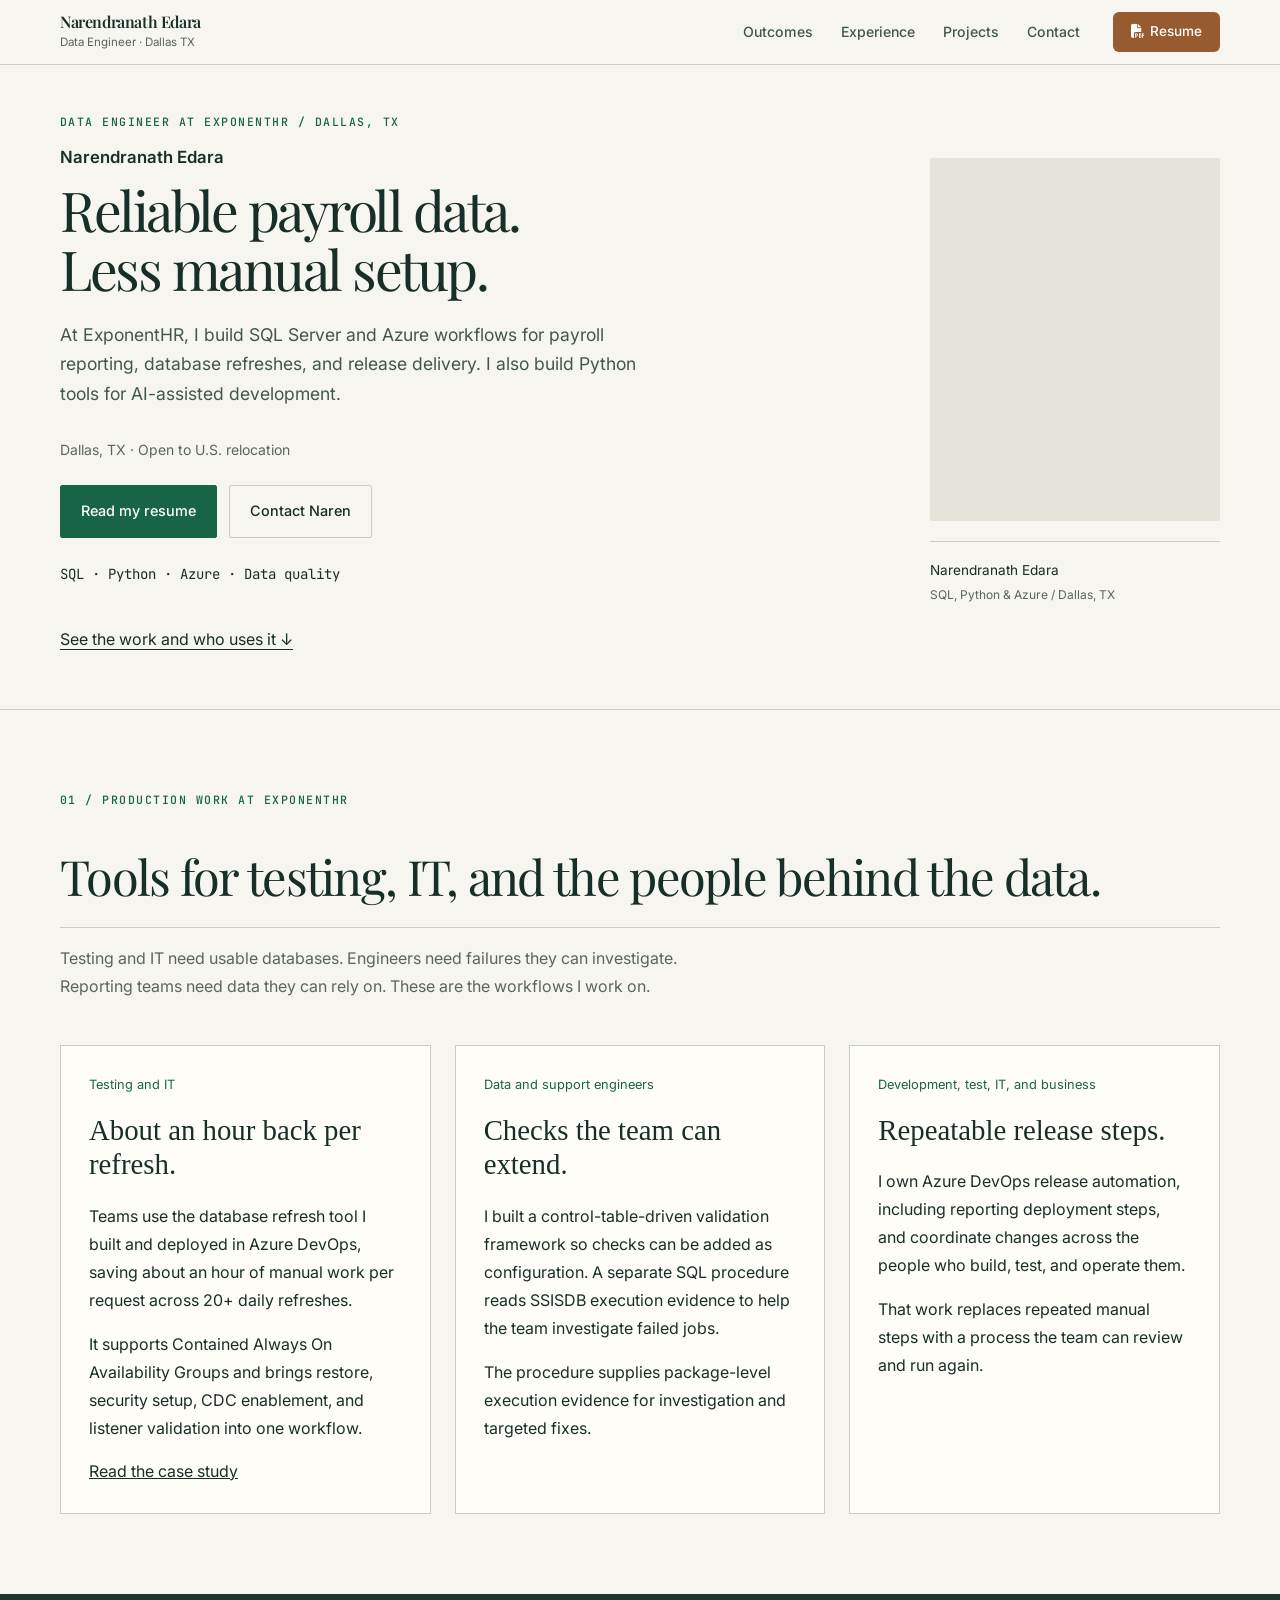
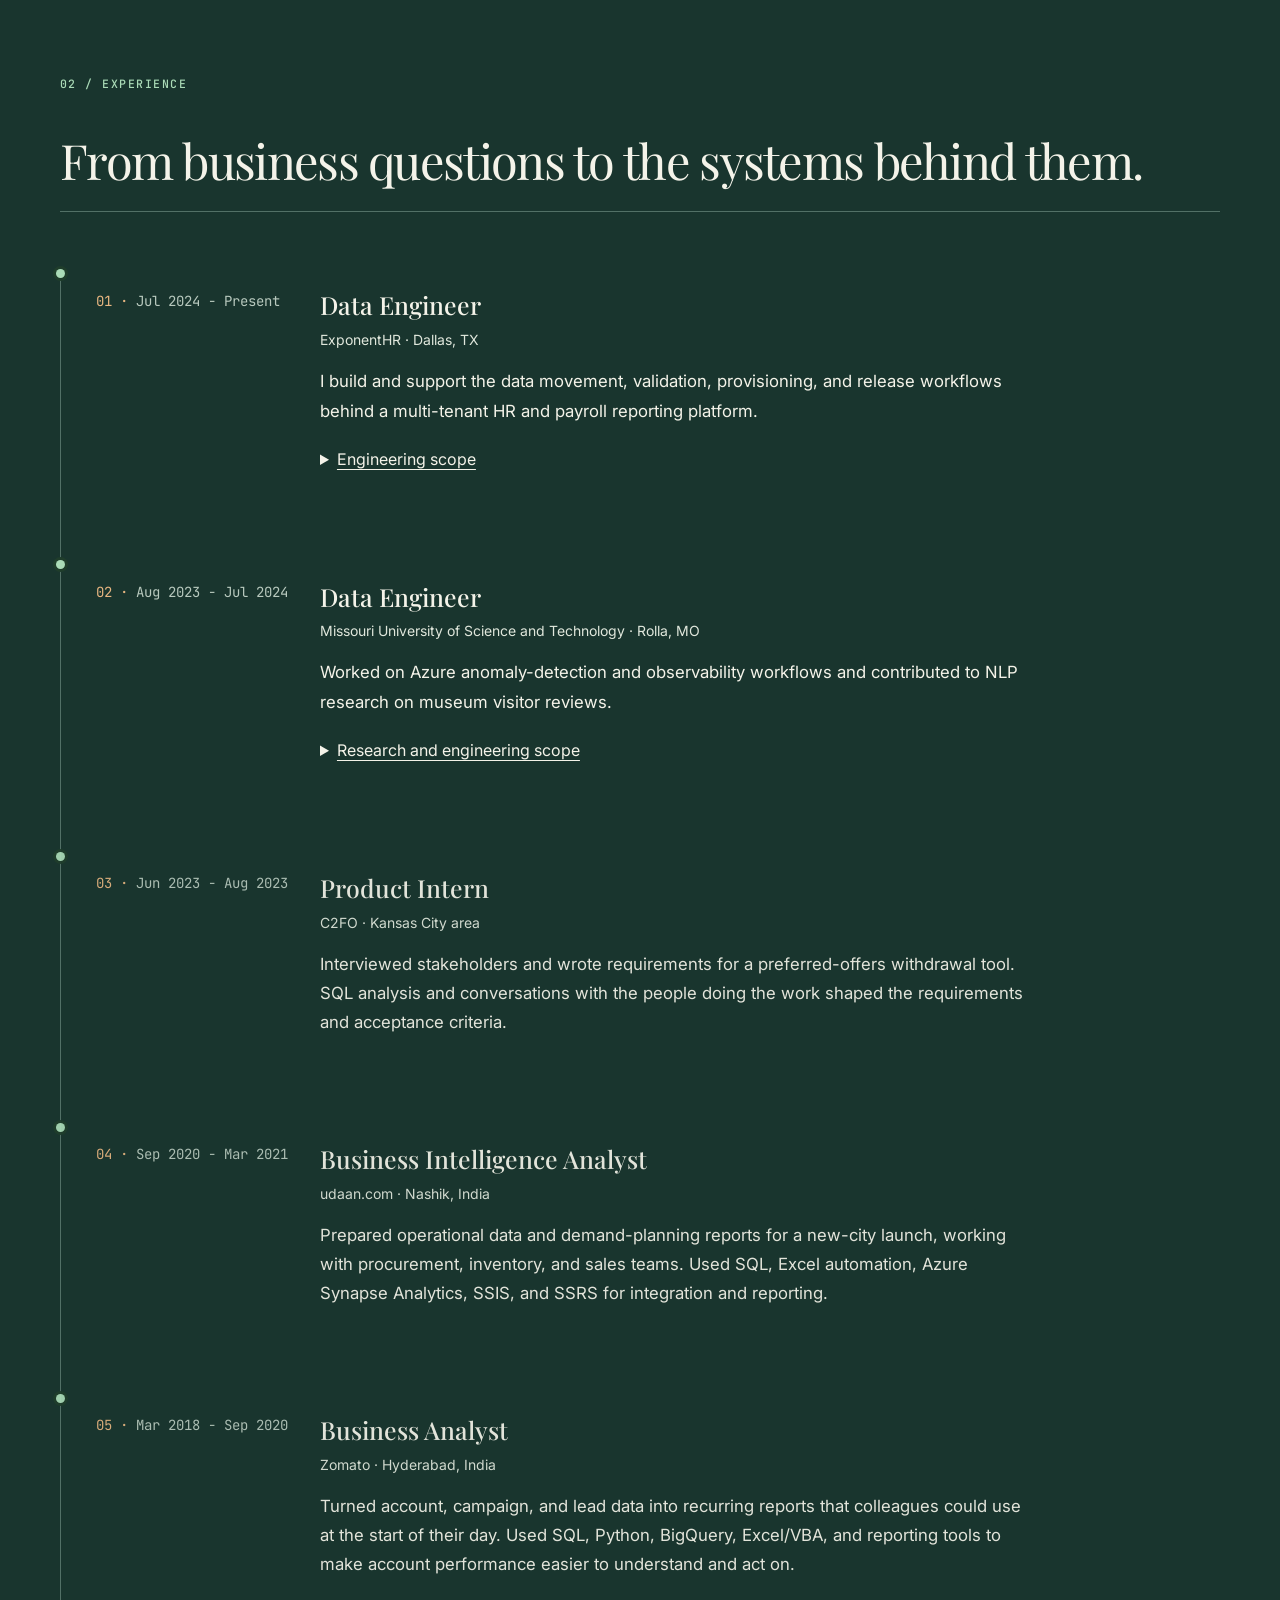
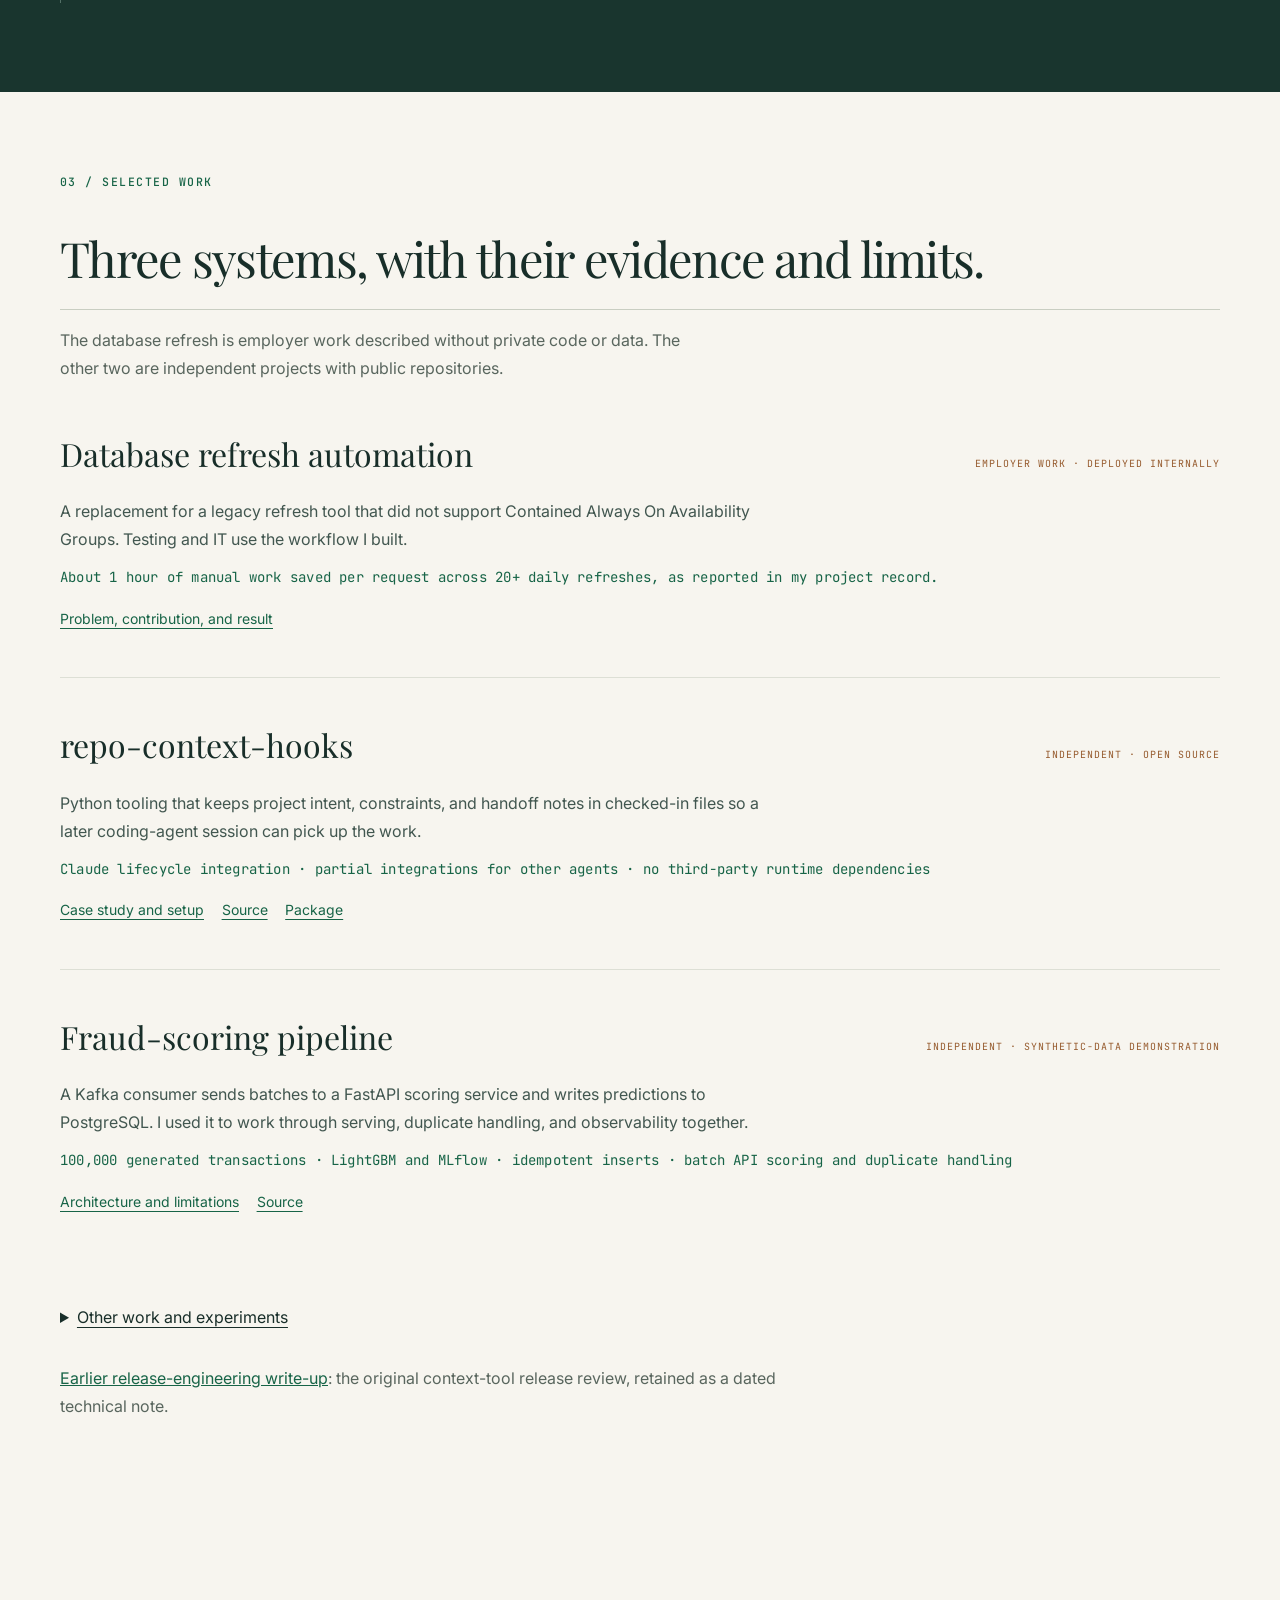
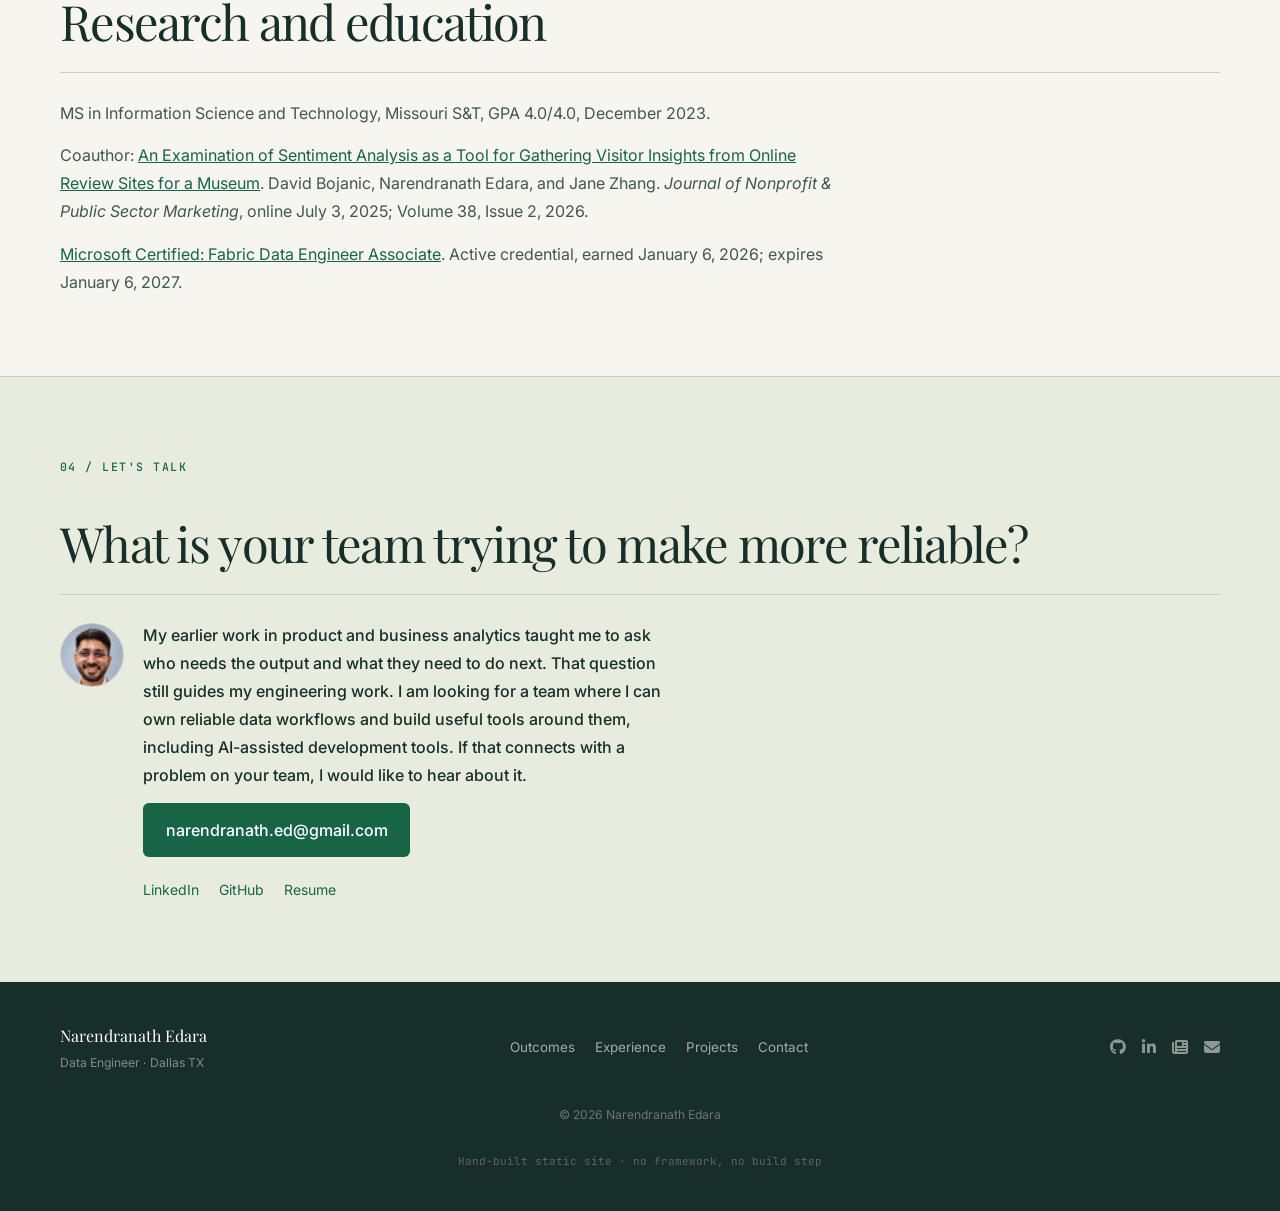
==== commit 2e76ddcb: "Merge 7d912629e84d9ccc96775d3e54be158afeb7256d into 540e2f05f1f0458703b412f8e4e85e7d9d0db319" ====
--- a/index.html
+++ b/index.html
@@ -3,20 +3,20 @@
 <head>
   <meta charset="UTF-8">
   <meta name="viewport" content="width=device-width, initial-scale=1.0">
-  <meta name="description" content="Narendranath Edara - Data Engineer. Automated provisioning saved 5,000 engineering hours annually; release cycles fell from three months to 14 days. Dallas, TX.">
+  <meta name="description" content="Narendranath Edara, Data Engineer at ExponentHR. Reliable SQL Server and Azure pipelines, database refresh automation, and independent Python tools for AI-assisted development.">
   <meta name="author" content="Narendranath Edara">
-  <meta property="og:title" content="Narendranath Edara | Data Engineer - Payroll-Critical Data Platforms">
-  <meta property="og:description" content="Data platforms that give teams time back. Production results in pipeline performance, release automation, and reusable tooling.">
+  <meta property="og:title" content="Narendranath Edara | Data Engineer - Reliable Pipelines and Platform Automation">
+  <meta property="og:description" content="Production data engineering and platform automation, with public Python developer tools and clear case studies.">
   <meta property="og:type" content="website">
   <meta property="og:url" content="https://narendranathe.github.io/">
   <!-- Share card: ?v= is the file's own content hash, so regenerating the card
        moves it automatically. LinkedIn and Slack cache by URL, and a stale one
        means the old card outlives the new file. -->
-  <meta property="og:image" content="https://narendranathe.github.io/static/og-image.jpg?v=43d0c344">
-  <meta property="og:image:width" content="1200">
-  <meta property="og:image:height" content="630">
+  <meta property="og:image" content="https://narendranathe.github.io/static/originals/headshot-avatar.jpg">
+  <meta property="og:image:width" content="512">
+  <meta property="og:image:height" content="512">
   <meta property="og:image:type" content="image/jpeg">
-  <meta property="og:image:alt" content="Narendranath Edara, Data Engineer. Data platforms that give teams time back. Release cycle 14 days, from three months. 67% less compute on the CDC pipeline.">
+  <meta property="og:image:alt" content="Narendranath Edara, Data Engineer at ExponentHR.">
   <meta name="twitter:card" content="summary_large_image">
   <meta name="twitter:image:alt" content="Narendranath Edara, Data Engineer. Data platforms that give teams time back.">
   <link rel="canonical" href="https://narendranathe.github.io/">
@@ -45,12 +45,12 @@
   <!-- Icons -->
   <link rel="stylesheet" href="https://cdn.jsdelivr.net/npm/@fortawesome/fontawesome-free@6.5.1/css/all.min.css">
 
-  <title>Narendranath Edara | Data Engineer - Payroll-Critical Data Platforms</title>
+  <title>Narendranath Edara | Data Engineer - Reliable Pipelines and Platform Automation</title>
   <link rel="stylesheet" href="styles.css">
   <link rel="stylesheet" href="styles-2.css">
   <link rel="stylesheet" href="styles-3.css">
   <link rel="stylesheet" href="styles-4.css">
-  <link rel="stylesheet" href="recruiter.css?v=20260911">
+  <link rel="stylesheet" href="recruiter.css?v=20261112">
 
   <!-- LCP candidate: hero portrait, preload to start fetch before body parses.
        Three type-aware preloads in priority order so the browser only
@@ -127,15 +127,15 @@
         <div class="hero-copy" data-reveal>
           <p class="hero-role">Data Engineer at ExponentHR / Dallas, TX</p>
           <h1 class="hero-name">Narendranath Edara</h1>
-          <p class="hero-tagline">Payroll data ready sooner.<br>Less work done by hand.</p>
-          <p class="hero-brief">I build SQL Server and Azure pipelines for payroll teams. My work makes data processing faster, removes repetitive database setup, and helps teams ship changes sooner.</p>
-          <p class="hero-seeking">Open to U.S. relocation &middot; H-1B transfer required</p>
+          <p class="hero-tagline">Reliable payroll data.<br>Less manual setup.</p>
+          <p class="hero-brief">At ExponentHR, I build SQL Server and Azure workflows for payroll reporting, database refreshes, and release delivery. I also build Python tools for AI-assisted development.</p>
+          <p class="hero-seeking">Dallas, TX &middot; Open to U.S. relocation</p>
           <div class="hero-actions">
             <a href="/static/resume.pdf?v=195d425d" class="btn btn-primary" data-hover-preview="/static/resume-page1-preview.png?v=5cd1932c" data-hover-title="Resume - last updated Nov 18, 2026" data-hover-caption="1 page - click to download PDF" target="_blank" rel="noopener noreferrer">Read my resume</a>
             <a href="mailto:narendranath.ed@gmail.com" class="btn btn-primary">Contact Naren</a>
           </div>
           <p class="hero-stack">SQL &middot; Python &middot; Azure &middot; Data quality</p>
-          <a class="outcomes-link" href="#systems">Explore three production outcomes &darr;</a>
+          <a class="outcomes-link" href="#systems">See the work and who uses it &darr;</a>
         </div>
 
 <aside class="hero-visual">
@@ -170,455 +170,54 @@
 
     <section class="section" id="systems">
       <div class="container">
-        <p class="section-index">01 / Production impact</p>
-        <h2 class="sec-h" data-reveal>Three changes that made work easier.</h2>
-        <p class="sec-note sec-note--lead" data-reveal>Production work at ExponentHR. Each result starts with an operational problem and a measurable change.</p>
+        <p class="section-index">01 / Production work at ExponentHR</p>
+        <h2 class="sec-h">Tools for testing, IT, and the people behind the data.</h2>
+        <p class="sec-note sec-note--lead">Testing and IT need usable databases. Engineers need failures they can investigate. Reporting teams need data they can rely on. These are the workflows I work on.</p>
         <div class="outcome-grid">
-          <article class="outcome-card" data-gt-id="E1-CDC">
-            <p class="outcome-number">01 / Faster payroll data</p>
-            <h3>30 minutes to under 8</h3>
-            <p>Processing the same data repeatedly made payroll ingestion slow. I changed the pipeline to process only what had changed.</p>
-            <p class="outcome-result">CDC runtime fell from 30 minutes to under 8, with compute cost down approximately 67%.</p>
-            <details><summary>How it works</summary><p>Incremental merge-upserts replaced full-table reloads in SQL Server. Rerunnable ingestion and validation help keep the data correct.</p></details>
-          </article>
-          <article class="outcome-card" data-gt-id="E-IDEM">
-            <p class="outcome-number">02 / Less manual setup</p>
-            <h3>5,000 engineering hours a year</h3>
-            <p>Database provisioning needed repeated manual coordination. I automated the copy, restore, security, and CDC setup into a process teams can rerun.</p>
-            <p class="outcome-result">Automated provisioning saves 5,000 engineering hours annually.</p>
-            <details><summary>How it works</summary><p>Idempotent steps make it possible to recover and rerun setup without rebuilding everything by hand.</p></details>
-          </article>
-          <article class="outcome-card" data-gt-id="E2-CICD">
-            <p class="outcome-number">03 / Changes delivered sooner</p>
-            <h3>Three months to 14 days</h3>
-            <p>Long release cycles kept changes waiting. I owned Azure DevOps release automation and coordinated delivery across development, testing, IT, and business teams.</p>
-            <p class="outcome-result">Release cycles shortened from approximately three months to 14 days.</p>
-            <details><summary>How it works</summary><p>CI/CD and automated reporting release steps made delivery more repeatable and reduced manual handoffs.</p></details>
-          </article>
+          <article class="outcome-card" data-gt-id="E-IDEM"><p class="outcome-number">Testing and IT</p><h3>About an hour back per refresh.</h3><p>Teams use the database refresh tool I built and deployed in Azure DevOps, saving about an hour of manual work per request across 20+ daily refreshes.</p><p>It supports Contained Always On Availability Groups and brings restore, security setup, CDC enablement, and listener validation into one workflow.</p><a href="database-refresh.html">Read the case study</a></article>
+          <article class="outcome-card" data-gt-id="E-OBS,E-SSISDB"><p class="outcome-number">Data and support engineers</p><h3>Checks the team can extend.</h3><p>I built a control-table-driven validation framework so checks can be added as configuration. A separate SQL procedure reads SSISDB execution evidence to help the team investigate failed jobs.</p><p>The procedure supplies package-level execution evidence for investigation and targeted fixes.</p></article>
+          <article class="outcome-card" data-gt-id="E2-CICD"><p class="outcome-number">Development, test, IT, and business</p><h3>Repeatable release steps.</h3><p>I own Azure DevOps release automation, including reporting deployment steps, and coordinate changes across the people who build, test, and operate them.</p><p>That work replaces repeated manual steps with a process the team can review and run again.</p></article>
         </div>
-        <details class="more-evidence"><summary>More production results: reporting, recovery, and cloud costs</summary><div class="tr">
-          <div class="tr-row" data-gt-id="E3-FABRIC">
-            <p class="tr-sys">Report query response<span class="tr-org">EXPONENTHR</span></p>
-            <p class="tr-delta"><span class="tr-b">12 s</span><span class="tr-arr">&rarr;</span><span class="tr-a">under 4 s</span></p>
-            <p class="tr-why">Reporting moved onto Fabric semantic models, with index and stored-procedure tuning on the OLAP paths.</p>
-          </div>
-          <div class="tr-row" data-gt-id="E5-RECOVERY">
-            <p class="tr-sys">CDC capture after failover<span class="tr-org">EXPONENTHR</span></p>
-            <p class="tr-delta"><span class="tr-b">specialist restore</span><span class="tr-arr">&rarr;</span><span class="tr-a">under 1 hr</span></p>
-            <p class="tr-why">Availability-group failover written up as runbooks, including the post-failover capture failure that gives no signal.</p>
-          </div>
-          <div class="tr-row" data-gt-id="M2">
-            <p class="tr-sys">Alert signal-to-noise<span class="tr-org">MISSOURI S&amp;T</span></p>
-            <p class="tr-delta"><span class="tr-b">1:5</span><span class="tr-arr">&rarr;</span><span class="tr-a">1:1.2</span></p>
-            <p class="tr-why">Per-service thresholds filtered about 250 non-actionable P3 alerts a week.</p>
-          </div>
-          <div class="tr-row" data-gt-id="M3">
-            <p class="tr-sys">Anomaly-detection compute<span class="tr-org">MISSOURI S&amp;T</span></p>
-            <p class="tr-delta"><span class="tr-b">20 static nodes</span><span class="tr-arr">&rarr;</span><span class="tr-a">4-8 autoscaled</span></p>
-            <p class="tr-why">AKS with horizontal pod autoscaling. $3,200 a month saved, CPU utilization 12% to 64%.</p>
-          </div>
-        </div></details>
       </div>
     </section>
 
-    <section class="section section-dark" id="experience">
-      <div class="container">
-        <p class="section-index">02 / Experience</p>
-        <h2 class="sec-h" data-reveal>The path to this work.</h2>
-        <div class="roles">
-
-          <article class="role" data-reveal>
-            <div class="role-when">Jul 2024 - Present</div>
-            <div class="role-what">
-              <div class="role-head">
-                <h3 class="role-title">Data Engineer</h3>
-                <p class="role-org">ExponentHR &middot; Dallas, TX</p>
-                <p class="track-scope">Legacy reporting platform migration &middot; multi-tenant payroll and HR</p>
-              </div>
-
-              <div class="case">
-                <h4 class="case-title">Move a legacy reporting platform onto a modern data foundation</h4>
-                <p class="case-body">The broader ExponentHR program is a reporting and analytics migration: replacing a legacy platform with a Microsoft SQL Server and SSIS-based architecture. My work sits inside that transition, rebuilding and supporting the data movement, transformation, validation, and operational workflows the new reporting stack depends on.</p>
-                <p class="case-outcome">legacy platform &rarr; SQL Server + SSIS &middot; reporting modernization &middot; migration support</p>
-              </div>
-
-              <p class="experience-brief">Payroll pipelines, data validation, database provisioning, and release automation.</p>
-              <details class="experience-details"><summary>Production engineering details</summary>
-              <div class="case" data-gt-id="E-OBS">
-                <h4 class="case-title">Catch data defects before they become recurring work</h4>
-                <p class="case-body">Built a control-table-driven validation framework so data checks are defined as configuration. Reconstructed SSIS execution history in SQL to make pipeline behavior easier to investigate. The focus is correctness at the model boundary: grain, missing rows, unexpected values, and differences between full and incremental loads.</p>
-                <p class="case-outcome">metadata-driven checks &middot; reusable validation &middot; diagnosable failures</p>
-              </div>
-
-              <div class="case" data-gt-id="E-PTO, E-SECURE2">
-                <h4 class="case-title">Get payroll rules right as requirements change</h4>
-                <p class="case-body">PTO balances convert to cash at termination, so a defect in accrual logic is a payout rather than a display bug. I traced it to a payroll-period boundary calculation in SQL and put the fix through change-request review. SECURE 2.0 compliance went out in the same release train.</p>
-                <p class="case-outcome">payout-class defect &middot; traced in SQL &middot; shipped under change control</p>
-              </div>
-
-              <div class="case" data-gt-id="E-SELFHEAL, E5-RECOVERY, E-LIVEREC, E-OBS, E-RETENTION">
-                <h4 class="case-title">Find the failures that do not raise an error</h4>
-                <p class="case-body">Incremental ETL jobs can miss their schedule, become stuck, or fail without recording a completion time. I built monitoring around these distinct states so failures can be detected before the CDC retention window closes.</p>
-                <div class="runbook">
-                  <span class="rb-h">Capture failure modes</span>
-                  <span class="rb-i">run never starts</span>
-                  <span class="rb-i">run hangs</span>
-                  <span class="rb-i">run ends without a completion record</span>
-                  <span class="rb-note">monitoring covers all three</span>
-                </div>
-                <p class="case-body case-body--after">Availability-group failover is documented as recovery procedures, including the post-failover capture failure that produces no error at all. One live incremental-load failure was diagnosed and restored in place rather than falling back to a full reload.</p>
-                <p class="case-outcome">3/3 modes monitored &middot; failover recovery &lt; 1 hr &middot; no full reload</p>
-              </div>
-
-              <div class="case" data-gt-id="E1-CDC, E-IDEM">
-                <h4 class="case-title">Stop reloading everything. Stop rebuilding by hand.</h4>
-                <p class="case-body">The CDC ETL reloaded whole tables on every run, and standing up a database was an hour of manual orchestration repeated twenty-plus times a day. Both failed in ways that needed a person to clean up before the next attempt. Moving CDC onto idempotent incremental merge-upserts held the freshness SLA through the change; provisioning was rewritten to be safely rerunnable, closing four latent failure modes on the way.</p>
-                <details class="t-detail">
-                  <summary>DETAIL</summary>
-                  <div class="t-body">
-                    <div class="runbook">
-                      <span class="rb-h">Latent failure modes closed</span>
-                      <span class="rb-i">orphaned CDC cleanup jobs terminated properly</span>
-                      <span class="rb-i">guard kills active replication sessions before disabling CDC</span>
-                      <span class="rb-i">restore parameters can no longer silently default</span>
-                      <span class="rb-i">stuck-restore detection with pre-flight race checks</span>
-                    </div>
-                  </div>
-                </details>
-                <p class="case-outcome">30 min &rarr; &lt;8 min &middot; compute &minus;67% &middot; freshness SLA held</p>
-                <p class="case-outcome">1 hr &times; 20+/day &rarr; idempotent rerun &middot; ~1 hr of manual work removed per request</p>
-<figure class="system-diagram-figure" aria-labelledby="diagram-az-title" aria-describedby="diagram-az-desc">
-                                <svg class="system-diagram" viewBox="0 0 720 200" xmlns="http://www.w3.org/2000/svg" role="img">
-                                  <title id="diagram-az-title">Azure Platform Engineering topology: Azure Repos triggers Azure Pipelines CI/CD, output flows to SQL Server CDC, then to AAG replica and Microsoft Fabric</title>
-                                  <desc id="diagram-az-desc">Enterprise data platform at ExponentHR. Azure Repos triggers Azure Pipelines on every push - build, test and deploy stages run on every push, compressing the release cycle from three months to fourteen days. SQL Server uses CDC incremental merge-upserts, cutting ETL compute by sixty-seven percent. An idempotent pipeline automates Contained Always-On Availability Group copy-downs, saving about an hour per request. Microsoft Fabric semantic models consume the CDC stream for reporting.</desc>
-                                  <defs>
-                                    <marker id="arrow-az" viewBox="0 0 10 10" refX="9" refY="5" markerWidth="7" markerHeight="7" orient="auto-start-reverse">
-                                      <path d="M0 0 L10 5 L0 10 Z" fill="currentColor"/>
-                                    </marker>
-                                  </defs>
-                                  <g fill="none" stroke="currentColor" stroke-width="1.4" font-family="'JetBrains Mono', ui-monospace, monospace" font-size="11">
-                                    <rect x="10" y="58" width="118" height="80" rx="6"/>
-                                    <text x="69" y="78" text-anchor="middle" fill="currentColor" font-weight="600">Azure Repos</text>
-                                    <text x="69" y="96" text-anchor="middle" fill="currentColor" font-size="10">PR / push trigger</text>
-                                    <text x="69" y="128" text-anchor="middle" fill="currentColor" font-size="9" font-style="italic">protected main</text>
-                                    <rect x="148" y="40" width="158" height="116" rx="6" stroke="var(--accent-warm, #b5752a)" stroke-width="2"/>
-                                    <text x="227" y="62" text-anchor="middle" fill="var(--accent-warm, #b5752a)" font-weight="600">Azure Pipelines</text>
-                                    <text x="227" y="80" text-anchor="middle" fill="currentColor" font-size="10">CI/CD owned</text>
-                                    <text x="227" y="96" text-anchor="middle" fill="currentColor" font-size="10">build → test → deploy</text>
-                                    <text x="227" y="112" text-anchor="middle" fill="currentColor" font-size="10">3mo → 14-day cycle</text>
-                                    <text x="227" y="144" text-anchor="middle" fill="currentColor" font-size="9" font-style="italic">idempotent stages</text>
-                                    <rect x="326" y="58" width="148" height="80" rx="6"/>
-                                    <text x="400" y="78" text-anchor="middle" fill="currentColor" font-weight="600">SQL Server</text>
-                                    <text x="400" y="96" text-anchor="middle" fill="currentColor" font-size="10">CDC incremental ETL</text>
-                                    <text x="400" y="112" text-anchor="middle" fill="currentColor" font-size="10">30min → &lt;8min</text>
-                                    <text x="400" y="130" text-anchor="middle" fill="currentColor" font-size="9" font-style="italic">merge-upsert</text>
-                                    <rect x="494" y="44" width="118" height="58" rx="6" stroke="var(--accent, #176b52)" stroke-width="1.5"/>
-                                    <text x="553" y="66" text-anchor="middle" fill="currentColor" font-weight="600">AAG Replica</text>
-                                    <text x="553" y="84" text-anchor="middle" fill="currentColor" font-size="10">~1hr saved / copy-down</text>
-                                    <rect x="494" y="114" width="118" height="58" rx="6"/>
-                                    <text x="553" y="136" text-anchor="middle" fill="currentColor" font-weight="600">Microsoft Fabric</text>
-                                    <text x="553" y="154" text-anchor="middle" fill="currentColor" font-size="10">semantic models</text>
-                                    <line x1="128" y1="98" x2="148" y2="98" marker-end="url(#arrow-az)"/>
-                                    <line x1="306" y1="98" x2="326" y2="98" marker-end="url(#arrow-az)"/>
-                                    <line x1="474" y1="82" x2="494" y2="73" marker-end="url(#arrow-az)"/>
-                                    <line x1="474" y1="114" x2="494" y2="133" marker-end="url(#arrow-az)"/>
-                                  </g>
-                                </svg>
-                                <figcaption class="proj-fig-cap">FIG. 1 - EXPONENTHR PLATFORM TOPOLOGY</figcaption>
-                              </figure>
-              </div>
-
-              <div class="case" data-gt-id="E2-CICD, E3-FABRIC, E-REPORTAUTO">
-                <h4 class="case-title">Modernize reporting while making releases easier to ship</h4>
-                <p class="case-body">As reporting capabilities move off the legacy platform, the replacement stack uses SQL Server and SSIS for the data layer and Microsoft Fabric semantic models for analytics. I also took CI/CD through Azure DevOps, automating SSRS and Power BI release steps while tuning indexes and stored procedures underneath the reporting paths.</p>
-                <p class="case-outcome">legacy reporting migration &middot; 3 mo &rarr; 14-day releases &middot; query response 12 s &rarr; &lt;4 s</p>
-              </div>
-
-              <p class="role-tech">SQL Server &middot; CDC &middot; SSIS &middot; Azure DevOps &middot; Microsoft Fabric &middot; AAG &middot; Power BI / SSRS</p>
-              </details>
-            </div>
-          </article>
-
-          <article class="role" data-reveal>
-            <div class="role-when">Aug 2023 - Jul 2024</div>
-            <div class="role-what">
-              <div class="role-head">
-                <h3 class="role-title">Data Engineer</h3>
-                <p class="role-org">Missouri University of Science and Technology &middot; Rolla, MO</p>
-                <p class="track-scope">ML infrastructure and anomaly detection</p>
-              </div>
-              <p class="experience-brief">Azure research workloads, anomaly detection, and lower cloud costs.</p>
-              <details class="experience-details"><summary>Research engineering details</summary>
-              <div class="case" data-gt-id="M1, M2, M3">
-                <h4 class="case-title">Match compute to demand, not a fixed fleet</h4>
-                <p class="case-body">The detection pipelines select an algorithm per time-series profile, and thresholds are set per service, so a noisy service can be tuned without raising the floor on the rest. One memory leak surfaced four hours before it would have taken the service down. Moving the workloads off static D-series VMs onto AKS raised utilization while cutting compute spend.</p>
-                <p class="case-outcome">signal-to-noise 1:5 &rarr; 1:1.2 &middot; ~250 P3 alerts/wk filtered</p>
-                <p class="case-outcome">20 static nodes &rarr; 4-8 autoscaled &middot; &minus;$3,200/mo &middot; CPU 12% &rarr; 64%</p>
-              </div>
-              <div class="case" data-gt-id="M4">
-                <h4 class="case-title">Turn visitor feedback into something teams can use</h4>
-                <p class="case-body">Co-authored research comparing VADER and RoBERTa sentiment analysis of museum reviews from TripAdvisor and Yelp. Published online in the <em>Journal of Nonprofit &amp; Public Sector Marketing</em> in 2025 as <a href="https://doi.org/10.1080/10495142.2025.2525123" target="_blank" rel="noreferrer">DOI 10.1080/10495142.2025.2525123</a>.</p>
-                <p class="case-outcome">peer-reviewed research &middot; published online, 2025</p>
-              </div>
-              <p class="role-tech">Python &middot; spaCy &middot; NLTK &middot; RoBERTa &middot; AKS &middot; Power BI</p>
-              </details>
-            </div>
-          </article>
-
-          <article class="role role--compact" data-reveal>
-            <div class="role-when">Jun 2023 - Aug 2023</div>
-            <div class="role-what">
-              <div class="role-head">
-                <h3 class="role-title">Product Intern</h3>
-                <p class="role-org">C2FO &middot; Kansas City, KS</p>
-                <p class="track-scope">Transaction and behavioural SQL on a working-capital platform</p>
-              </div>
-              <p class="experience-brief">SQL analysis of financial transactions and product usage.</p>
-              <details class="experience-details"><summary>Product analytics details</summary>
-              <div class="case" data-gt-id="C-SQL">
-                <p class="case-body">The SQL work went across transaction and user behavior on a B2B working-capital platform.</p>
-                <p class="role-tech">SQL</p>
-              </div>
-              </details>
-            </div>
-          </article>
-
-          <article class="role role--compact" data-reveal>
-            <div class="role-when">Sep 2020 - Mar 2021</div>
-            <div class="role-what">
-              <div class="role-head">
-                <h3 class="role-title">Business Intelligence Analyst</h3>
-                <p class="role-org">udaan.com &middot; Nashik, India</p>
-                <p class="track-scope">Demand forecasting and fulfillment analytics</p>
-              </div>
-              <p class="experience-brief">Demand forecasting and fulfillment analytics for a new-city launch.</p>
-              <details class="experience-details"><summary>Business intelligence details</summary>
-              <div class="case" data-gt-id="U-FORECAST, U-FULFILL, U-BCP, U-DATA-TOOLS">
-                <p class="case-body">Demand and inventory models in Power BI for a new-city Staples launch on a B2B marketplace, plus a continuity plan that kept deliveries moving through application downtime. Used SQL, Excel automation, Azure Synapse Analytics, SSIS and SSRS for data integration and reporting.</p>
-                <p class="case-outcome">allocation ROI +7% &middot; fulfillment 99.3% under volume growth</p>
-                <p class="role-tech">SQL &middot; Excel &middot; Azure Synapse Analytics &middot; SSIS &middot; SSRS &middot; Power BI</p>
-              </div>
-              </details>
-            </div>
-          </article>
-
-          <article class="role role--compact" data-reveal>
-            <div class="role-when">Mar 2018 - Sep 2020</div>
-            <div class="role-what">
-              <div class="role-head">
-                <h3 class="role-title">Business Analyst</h3>
-                <p class="role-org">Zomato &middot; Hyderabad, India</p>
-                <p class="track-scope">Competitor pricing data, search ranking signals, unit economics</p>
-              </div>
-              <p class="experience-brief">Competitor analytics and internal search, from the business analyst side.</p>
-              <details class="experience-details"><summary>Analytics details</summary>
-              <div class="case" data-gt-id="Z-COMP, Z-ES, Z-SEARCH, Z-PNL, Z-DATA-TOOLS">
-                <p class="case-body">Built the competitor analytics platform that replaced week-old pricing data with a current refresh, and indexed 100K+ internal documents in Elasticsearch so the support desk stopped answering the same questions daily. On search I supplied and evaluated ranking signals from the analyst side and did not train the models. Used SQL, Python, Excel/VBA, Google BigQuery, SSIS and SSRS for data preparation and reporting.</p>
-                <p class="case-outcome">contribution &minus;&#8377;18 &rarr; +&#8377;2 &middot; 300 restaurants</p>
-                <p class="role-tech">SQL &middot; Python &middot; Excel/VBA &middot; Google BigQuery &middot; SSIS &middot; SSRS &middot; Periscope &middot; Redash &middot; Tableau &middot; Elasticsearch</p>
-              </div>
-              </details>
-            </div>
-          </article>
-
-        </div>
-      </div>
-    </section>
-
-    <section class="section" id="projects">
-      <div class="container">
-        <p class="section-index">03 / Independent projects</p>
-        <h2 class="sec-h" data-reveal>Independent projects you can inspect.</h2>
-        <p class="sec-note sec-note--lead" data-reveal>Built outside employment. These projects demonstrate ingestion, document workflows, and developer tooling; they are separate from my production SQL Server and Azure work.</p>
-        <div class="projs">
-
-          <article class="proj proj--flagship" data-gt-id="P-JOBSCOUT" data-reveal>
-            <div class="proj-head"><h3 class="proj-name">JobScout</h3><p class="proj-meta">DATA INGESTION</p></div>
-            <p class="proj-line">A direct-source ingestion system that turns inconsistent company career feeds into normalized, searchable job records.</p>
-            <p class="proj-proof">Per-source retries &middot; isolated failures &middot; normalized dates and salary fields</p>
-            <p class="proj-stack">Python &middot; Flask &middot; SQLite WAL &middot; React &middot; GitHub Actions</p>
-            <details class="t-detail"><summary>Engineering decisions</summary><div class="t-body">
-              <p class="t-line"><span class="t-k">PROBLEM</span><span>Third-party schemas change independently. One failed feed must not stop the rest of the ingestion run.</span></p>
-              <p class="t-line"><span class="t-k">DESIGN</span><span>ATS-specific adapters, bounded retries, a shared progress broker, and concurrency guards around maintenance operations.</span></p>
-              <p class="t-line"><span class="t-k">TRADEOFF</span><span>SQLite keeps operations small, but the process-level coordinator assumes one worker. Multiple workers would require shared coordination.</span></p>
-              <p class="t-line"><span class="t-k">BOUNDARY</span><span>Configured coverage is not the same as successful live coverage. The project README also records ranking controls whose stored weights are not yet applied.</span></p>
-            </div></details>
-            <p class="proj-links"><a href="jobscout.html">Case study</a><a href="https://github.com/narendranathe/job-scout" target="_blank" rel="noreferrer">Source</a></p>
-          </article>
-
-          <article class="proj proj--flagship" data-gt-id="P-AUTOAPPLY" data-reveal>
-            <div class="proj-head">
-              <h3 class="proj-name">AutoApply AI</h3>
-              <p class="proj-meta">SOLO BUILD</p>
-            </div>
-            <p class="proj-line">Document intelligence for job-application workflows: capture unstructured pages, retrieve supporting career evidence, and generate drafts for user review across a Chrome extension, API, and dashboard.</p>
-            <p class="proj-proof">Chrome extension + API + dashboard &middot; retrieval from work history &middot; provider fallback</p>
-            <p class="proj-stack">FastAPI &middot; Chrome MV3 &middot; React &middot; PostgreSQL &middot; Redis &middot; pgvector &middot; Clerk</p>
-            <details class="t-detail">
-              <summary>DETAIL</summary>
-              <div class="t-body">
-                <p class="t-line"><span class="t-k">ARCHITECTURE</span><span>Chrome MV3 extension, FastAPI backend and React dashboard on one state pipeline.</span></p>
-                <p class="t-line"><span class="t-k">DECISION</span><span>Shadow DOM isolation on the client, so page styles cannot reach the injected UI.</span></p>
-                <p class="t-line"><span class="t-k">VERIFICATION</span><span>Public source with backend and browser tests. The README tracks security issues that gate public launch; this is a personal project, not an enterprise production deployment.</span></p>
-              </div>
-            </details>
-            <p class="proj-links"><a href="https://github.com/narendranathe/autoapply-ai" target="_blank" rel="noreferrer">Source</a> <a href="autoapply-ai.html">Notes</a></p>
-          </article>
-
-          <article class="proj" data-gt-id="P-HOOKS" data-reveal>
-            <div class="proj-head">
-              <h3 class="proj-name">repo-context-hooks</h3>
-              <p class="proj-meta">v1.0 &middot; SIGNED</p>
-            </div>
-            <p class="proj-line">Pre-commit and post-commit hooks that snapshot repo context for an LLM agent between sessions.</p>
-            <p class="proj-proof">330+ tests @ v1.0 &middot; Hypothesis property tests &middot; 0 runtime deps</p>
-            <p class="proj-stack">Python &middot; GitHub Actions &middot; Sigstore &middot; CodeQL &middot; PyPI</p>
-            <details class="t-detail">
-              <summary>DETAIL</summary>
-              <div class="t-body">
-                <p class="t-line"><span class="t-k">DECISION</span><span>Standard library only at runtime - nothing external to break inside a hook context.</span></p>
-                <p class="t-line"><span class="t-k">RELEASE</span><span>Sigstore-signed publishing through an OIDC Trusted Publisher, CodeQL on every pull request, Dependabot on the Actions dependencies.</span></p>
-                <p class="t-line"><span class="t-k">VERIFICATION</span><span>330+ tests at v1.0, including Hypothesis property tests over sampling boundaries and hook dedup.</span></p>
-                <div class="t-code">
-                  <p class="t-code-cap"><span>repo_context_hooks/bundle/hooks.json &middot; excerpt</span><a href="https://github.com/narendranathe/repo-context-hooks/blob/main/repo_context_hooks/bundle/hooks.json" target="_blank" rel="noreferrer">SOURCE &#8599;</a></p>
-                  <pre>"SessionStart": [
-  {
-    "matcher": "",
-    "hooks": [
-      {
-        "type": "command",
-        "command": "python \"$CLAUDE_PROJECT_DIR\"/.claude/scripts/repo_specs_memory.py session-start",
-        "timeout": 20
-      },
-      {
-        "type": "command",
-        "command": "python \"$CLAUDE_PROJECT_DIR\"/.claude/scripts/session_context.py session-start",
-        "timeout": 20
-      }
-    ]
-  }
-],</pre>
-                </div>
-                <p class="t-code-note">PreCompact, PostCompact and SessionEnd are wired the same way.</p>
-              </div>
-            </details>
-            <p class="proj-links"><a href="https://pypi.org/project/repo-context-hooks/" target="_blank" rel="noreferrer">PyPI</a> <a href="https://github.com/narendranathe/repo-context-hooks" target="_blank" rel="noreferrer">Source</a> <a href="content/posts/repo-context-hooks-supply-chain.html">Write-up</a></p>
-          </article>
-
-          <article class="proj" data-gt-id="P-FRAUD" data-reveal>
-            <div class="proj-head">
-              <h3 class="proj-name">Fraud detection platform</h3>
-              <p class="proj-meta">100K SYNTHETIC TX</p>
-            </div>
-            <p class="proj-line">Kafka-fed transaction scoring: LightGBM behind FastAPI, predictions and latencies persisted to PostgreSQL.</p>
-            <p class="proj-proof">Synthetic transaction dataset &middot; model serving &middot; observable pipeline</p>
-            <p class="proj-stack">Kafka &middot; LightGBM &middot; FastAPI &middot; MLflow &middot; Airflow &middot; Prometheus &middot; Grafana</p>
-            <details class="t-detail">
-              <summary>DETAIL</summary>
-              <div class="t-body">
-                <p class="t-line"><span class="t-k">FLOW</span><span class="t-mono">producer &rarr; partitioned topic &rarr; consumer &rarr; lightgbm &middot; fastapi &rarr; postgresql</span></p>
-                <p class="t-line"><span class="t-k">FINDING</span><span>Latency claims need a reproducible workload, hardware description, and end-to-end measurement boundary. This project is presented as an engineering implementation; local benchmark figures are not production guarantees.</span></p>
-                <p class="t-line"><span class="t-k">CONSTRAINT</span><span>Synthetic data: 100,000 generated transactions with 2,034 labeled fraud, running on one laptop.</span></p>
-              </div>
-            </details>
-            <p class="proj-links"><a href="https://github.com/narendranathe/fraud-detection-ml-platform" target="_blank" rel="noreferrer">Source</a> <a href="fraud-detection.html">Notes</a></p>
-          </article>
-
-          <article class="proj" data-gt-id="P-RISK" data-reveal>
-            <div class="proj-head">
-              <h3 class="proj-name">Portfolio risk analytics</h3>
-              <p class="proj-meta">STRUCTURED STREAMING</p>
-            </div>
-            <p class="proj-line">Streaming value-at-risk for an equity portfolio, with per-position attribution of what is driving it.</p>
-            <p class="proj-proof">VaR 95/99 &middot; historical simulation &middot; 30d window &middot; component VaR per position</p>
-            <p class="proj-stack">Kafka &middot; Spark Structured Streaming &middot; Delta &middot; FastAPI &middot; Streamlit</p>
-            <details class="t-detail">
-              <summary>DETAIL</summary>
-              <div class="t-body">
-                <figure class="proj-fig" aria-labelledby="fig2-title" aria-describedby="fig2-desc">
-                  <svg class="system-diagram" viewBox="0 0 400 436" xmlns="http://www.w3.org/2000/svg" role="img">
-                    <title id="fig2-title">Portfolio risk streaming topology</title>
-                    <desc id="fig2-desc">Market ticks enter through Kafka. Spark Structured Streaming aggregates them on five-second tumbling windows behind a ten-second watermark and writes the bronze layer to Delta. FastAPI computes value at risk at 95 and 99 percent by historical simulation over a thirty-day window with component VaR per position, and a Streamlit dashboard consumes the API.</desc>
-                    <defs>
-                      <marker id="arrow-risk" viewBox="0 0 10 10" refX="9" refY="5" markerWidth="7" markerHeight="7" orient="auto-start-reverse">
-                        <path d="M0 0 L10 5 L0 10 Z" fill="currentColor"/>
-                      </marker>
-                    </defs>
-                    <g fill="none" stroke="currentColor" stroke-width="1.4" font-family="'JetBrains Mono', ui-monospace, monospace" font-size="11">
-                      <rect x="80" y="8" width="240" height="58" rx="6"/>
-                      <text x="200" y="30" text-anchor="middle" fill="currentColor" font-weight="600">Kafka</text>
-                      <text x="200" y="48" text-anchor="middle" fill="currentColor" font-size="10">market ticks in</text>
-                      <line x1="200" y1="66" x2="200" y2="94" marker-end="url(#arrow-risk)"/>
-                      <rect x="80" y="94" width="240" height="78" rx="6" stroke="var(--accent, #176b52)" stroke-width="2"/>
-                      <text x="200" y="116" text-anchor="middle" fill="var(--accent, #176b52)" font-weight="600">Spark Structured Streaming</text>
-                      <text x="200" y="134" text-anchor="middle" fill="currentColor" font-size="10">5s tumbling windows</text>
-                      <text x="200" y="150" text-anchor="middle" fill="currentColor" font-size="10">10s watermark</text>
-                      <line x1="200" y1="172" x2="200" y2="200" marker-end="url(#arrow-risk)"/>
-                      <rect x="80" y="200" width="240" height="58" rx="6"/>
-                      <text x="200" y="222" text-anchor="middle" fill="currentColor" font-weight="600">Delta</text>
-                      <text x="200" y="240" text-anchor="middle" fill="currentColor" font-size="10">bronze layer</text>
-                      <line x1="200" y1="258" x2="200" y2="286" marker-end="url(#arrow-risk)"/>
-                      <rect x="80" y="286" width="240" height="78" rx="6"/>
-                      <text x="200" y="308" text-anchor="middle" fill="currentColor" font-weight="600">FastAPI</text>
-                      <text x="200" y="326" text-anchor="middle" fill="currentColor" font-size="10">VaR 95/99 - historical simulation</text>
-                      <text x="200" y="342" text-anchor="middle" fill="currentColor" font-size="10">30d window &middot; component VaR</text>
-                      <line x1="200" y1="364" x2="200" y2="392" marker-end="url(#arrow-risk)"/>
-                      <rect x="80" y="392" width="240" height="44" rx="6"/>
-                      <text x="200" y="418" text-anchor="middle" fill="currentColor" font-weight="600">Streamlit dashboard</text>
-                    </g>
-                  </svg>
-                  <figcaption class="proj-fig-cap">FIG. 2 - STREAM TOPOLOGY</figcaption>
-                </figure>
-                <div class="t-code">
-                  <p class="t-code-cap"><span>src/streaming/spark_kafka_consumer.py &middot; excerpt</span><a href="https://github.com/narendranathe/portfolio-risk-analytics/blob/main/src/streaming/spark_kafka_consumer.py" target="_blank" rel="noreferrer">SOURCE &#8599;</a></p>
-                  <pre># 5-second windowed aggregations
-stats_df = enriched_df \
-    .withWatermark('processing_time', '10 seconds') \
-    .groupBy(
-        window('processing_time', '5 seconds'),
-        'symbol'
-    ) \
-    .agg(
-        count('*').alias('ticks'),
-        round(avg('price'), 2).alias('avg_price'),
-        round(min('price'), 2).alias('min_price'),
-        round(max('price'), 2).alias('max_price'),
-        sum('volume').alias('volume')
-    )</pre>
-                </div>
-                <p class="t-line"><span class="t-k">DECISION</span><span>VaR by historical simulation over a 30-day window rather than a parametric model: equity returns are fat-tailed and a normal assumption understates the tail.</span></p>
-                <p class="t-line"><span class="t-k">RESULT</span><span>Component VaR is computed per position, so the dashboard can name which holding is driving portfolio risk.</span></p>
-                <p class="t-line"><span class="t-k">CONSTRAINT</span><span>The API serves the Delta output; the seeded sample set is only what a fresh checkout falls back to before the stream has run.</span></p>
-              </div>
-            </details>
-            <p class="proj-links"><a href="https://github.com/narendranathe/portfolio-risk-analytics" target="_blank" rel="noreferrer">Source</a> <a href="portfolio-risk.html">Notes</a></p>
-          </article>
-
-        </div>
-        <p class="sec-note" data-gt-id="P-FINTUNE, P-JOBSCOUT, P-TAILOR" data-reveal>Also public: <a href="https://github.com/narendranathe/fintune" target="_blank" rel="noreferrer">FinTune</a>, a Mistral-7B QLoRA service with PII redaction and drift monitoring, <a href="https://github.com/narendranathe/job-scout" target="_blank" rel="noreferrer">JobScout</a>, with adapters for six ATS APIs, and <a href="tailor-resume.html">tailor-resume</a>, a document pipeline distributed through PyPI, a CLI, Streamlit, and MCP.</p>
-      </div>
-    </section>
-
-    <section class="section" id="research">
-      <div class="container">
-        <h2 class="sec-h" data-reveal>Education &amp; credentials</h2>
-        <div class="creds" data-reveal>
-          <p>MS in Information Science and Technology, Missouri S&amp;T, GPA 4.0, Jan 2022 to Dec 2023.</p>
-          <p><a href="https://doi.org/10.1080/10495142.2025.2525123" target="_blank" rel="noreferrer">An Examination of Sentiment Analysis as a Tool for Gathering Visitor Feedback</a>. Bojanic, Edara, Zhang. <em>Journal of Nonprofit &amp; Public Sector Marketing</em>, Taylor &amp; Francis, 2025.</p>
-          <p><a href="content/posts/repo-context-hooks-supply-chain.html">Five Claude agents audited my plugin release in parallel</a>. Sigstore signing, OIDC Trusted Publisher, CodeQL, and the 41 findings the review produced.</p>
-          <p data-gt-id="C-CSPO">DP-700 Microsoft Certified Fabric Data Engineer Associate &middot; Certified Scrum Product Owner &middot; AI-900 Azure AI Fundamentals</p>
-        </div>
-      </div>
-    </section>
+    <section class="section section-dark" id="experience"><div class="container">
+      <p class="section-index">02 / Experience</p><h2 class="sec-h">From business questions to the systems behind them.</h2>
+      <div class="roles">
+        <article class="role"><div class="role-when">Jul 2024 - Present</div><div class="role-what"><h3 class="role-title">Data Engineer</h3><p class="role-org">ExponentHR · Dallas, TX</p><p class="experience-brief">I build and support the data movement, validation, provisioning, and release workflows behind a multi-tenant HR and payroll reporting platform.</p><details class="experience-details"><summary>Engineering scope</summary><div class="case" data-gt-id="E1-CDC,E5-RECOVERY"><h4 class="case-title">Make data movement safe to repeat</h4><p class="case-body">Changed full-table CDC reloads to incremental merge-upserts and worked on rerunnable copy and restore workflows. My responsibilities include production diagnosis and recovery, with documented procedures for CDC and availability-group failures.</p></div><div class="case" data-gt-id="E-AICTX"><h4 class="case-title">Give AI-assisted SQL work the missing context</h4><p class="case-body">Built and internally deployed a Claude Code CLI context harness that my team uses. Key relationships and table grain come from schema metadata; I add business meaning by hand. It gives the assistant business context for joins and defect diagnosis.</p></div><p class="role-tech">SQL Server · T-SQL · Python · SSIS · CDC · Azure DevOps · Microsoft Fabric</p></details></div></article>
+        <article class="role"><div class="role-when">Aug 2023 - Jul 2024</div><div class="role-what"><h3 class="role-title">Data Engineer</h3><p class="role-org">Missouri University of Science and Technology · Rolla, MO</p><p class="experience-brief" data-gt-id="M1">Worked on Azure anomaly-detection and observability workflows and contributed to NLP research on museum visitor reviews.</p><details class="experience-details"><summary>Research and engineering scope</summary><p class="case-body">The research compared VADER and RoBERTa sentiment methods across TripAdvisor and Yelp reviews, then examined their relationship to visitor ratings. The published results reinforce why source choice and evaluation method matter. The publication appeared after this university role.</p><p><a href="https://doi.org/10.1080/10495142.2025.2525123">Read the journal abstract</a></p></details></div></article>
+        <article class="role role--compact"><div class="role-when">Jun 2023 - Aug 2023</div><div class="role-what"><h3 class="role-title">Product Intern</h3><p class="role-org">C2FO · Kansas City area</p><p class="experience-brief" data-gt-id="C-PRD,C-SQL">Interviewed stakeholders and wrote requirements for a preferred-offers withdrawal tool. SQL analysis and conversations with the people doing the work shaped the requirements and acceptance criteria.</p></div></article>
+        <article class="role role--compact"><div class="role-when">Sep 2020 - Mar 2021</div><div class="role-what"><h3 class="role-title">Business Intelligence Analyst</h3><p class="role-org">udaan.com · Nashik, India</p><p class="experience-brief" data-gt-id="U-DATA-TOOLS">Prepared operational data and demand-planning reports for a new-city launch, working with procurement, inventory, and sales teams. Used SQL, Excel automation, Azure Synapse Analytics, SSIS, and SSRS for integration and reporting.</p></div></article>
+        <article class="role role--compact"><div class="role-when">Mar 2018 - Sep 2020</div><div class="role-what"><h3 class="role-title">Business Analyst</h3><p class="role-org">Zomato · Hyderabad, India</p><p class="experience-brief" data-gt-id="Z-DATA-TOOLS">Turned account, campaign, and lead data into recurring reports that colleagues could use at the start of their day. Used SQL, Python, BigQuery, Excel/VBA, and reporting tools to make account performance easier to understand and act on.</p></div></article>
+      </div>
+    </div></section>
+
+    <section class="section" id="projects"><div class="container">
+      <p class="section-index">03 / Selected work</p><h2 class="sec-h">Three systems, with their evidence and limits.</h2>
+      <p class="sec-note sec-note--lead">The database refresh is employer work described without private code or data. The other two are independent projects with public repositories.</p>
+      <div class="proj-list">
+        <article class="proj" data-gt-id="E-IDEM"><div class="proj-head"><h3 class="proj-name">Database refresh automation</h3><p class="proj-meta">EMPLOYER WORK · DEPLOYED INTERNALLY</p></div><p class="proj-line">A replacement for a legacy refresh tool that did not support Contained Always On Availability Groups. Testing and IT use the workflow I built.</p><p class="proj-proof">About 1 hour of manual work saved per request across 20+ daily refreshes, as reported in my project record.</p><p class="proj-links"><a href="database-refresh.html">Problem, contribution, and result</a></p></article>
+        <article class="proj" data-gt-id="P-HOOKS"><div class="proj-head"><h3 class="proj-name">repo-context-hooks</h3><p class="proj-meta">INDEPENDENT · OPEN SOURCE</p></div><p class="proj-line">Python tooling that keeps project intent, constraints, and handoff notes in checked-in files so a later coding-agent session can pick up the work.</p><p class="proj-proof">Claude lifecycle integration · partial integrations for other agents · no third-party runtime dependencies</p><p class="proj-links"><a href="repo-context-hooks.html">Case study and setup</a> <a href="https://github.com/narendranathe/repo-context-hooks">Source</a> <a href="https://pypi.org/project/repo-context-hooks/">Package</a></p></article>
+        <article class="proj" data-gt-id="P-FRAUD"><div class="proj-head"><h3 class="proj-name">Fraud-scoring pipeline</h3><p class="proj-meta">INDEPENDENT · SYNTHETIC-DATA DEMONSTRATION</p></div><p class="proj-line">A Kafka consumer sends batches to a FastAPI scoring service and writes predictions to PostgreSQL. I used it to work through serving, duplicate handling, and observability together.</p><p class="proj-proof">100,000 generated transactions · LightGBM and MLflow · idempotent inserts · batch API scoring and duplicate handling</p><p class="proj-links"><a href="fraud-detection.html">Architecture and limitations</a> <a href="https://github.com/narendranathe/fraud-detection-ml-platform">Source</a></p></article>
+      </div>
+      <details class="more-evidence"><summary>Other work and experiments</summary><p><a href="portfolio-risk.html">Portfolio risk analytics</a> is an in-progress streaming and API integration experiment. Its current API can fall back to generated sample data; it is not presented as a completed live pipeline.</p><p><a href="autoapply-ai.html">AutoApply AI</a> is a separate private project in document and application workflows. Its source and present deployment were not independently revalidated in this review.</p></details>
+      <p class="sec-note"><a href="content/posts/repo-context-hooks-supply-chain.html">Earlier release-engineering write-up</a>: the original context-tool release review, retained as a dated technical note.</p>
+    </div></section>
+
+    <section class="section" id="research"><div class="container"><h2 class="sec-h">Research and education</h2><div class="creds">
+      <p>MS in Information Science and Technology, Missouri S&amp;T, GPA 4.0/4.0, December 2023.</p>
+      <p data-gt-id="M4">Coauthor: <a href="https://doi.org/10.1080/10495142.2025.2525123">An Examination of Sentiment Analysis as a Tool for Gathering Visitor Insights from Online Review Sites for a Museum</a>. David Bojanic, Narendranath Edara, and Jane Zhang. <em>Journal of Nonprofit &amp; Public Sector Marketing</em>, online July 3, 2025; Volume 38, Issue 2, 2026.</p>
+      <p><a href="https://learn.microsoft.com/en-us/users/narendranathedara-5832/credentials/5e2a5d5c02717f71">Microsoft Certified: Fabric Data Engineer Associate</a>. Active credential, earned January 6, 2026; expires January 6, 2027.</p>
+    </div></div></section>
 
     <section class="section section-alt" id="contact">
       <div class="container">
         <p class="section-index">04 / Let's talk</p>
-        <h2 class="sec-h" data-reveal>Let's talk about your data engineering role.</h2>
+        <h2 class="sec-h" data-reveal>What is your team trying to make more reliable?</h2>
         <div class="contact" data-reveal>
           <span class="contact-avatar"><picture><source type="image/webp" srcset="static/originals/headshot-avatar.webp"><img src="static/originals/headshot-avatar.jpg" alt="Naren Edara" width="512" height="512" loading="lazy"></picture></span>
           <div class="contact-body">
-            <p class="contact-lead">If your team is spending too much time on manual data work, slow releases, or pipeline recovery, I would like to help change that. I am looking for a data engineering role where I can own the problem and build the tools to solve it.</p>
+            <p class="contact-lead">My earlier work in product and business analytics taught me to ask who needs the output and what they need to do next. That question still guides my engineering work. I am looking for a team where I can own reliable data workflows and build useful tools around them, including AI-assisted development tools. If that connects with a problem on your team, I would like to hear about it.</p>
             <p><a href="mailto:narendranath.ed@gmail.com?subject=Re%3A%20Data%20Engineering%20-%20%5BCompany%20Name%5D" class="btn btn-primary contact-email">narendranath.ed@gmail.com</a></p>
             <p class="contact-links">
               <a href="https://www.linkedin.com/in/narendranathe/" target="_blank" rel="noreferrer" data-hover-preview="/static/preview-linkedin.png" data-hover-title="Narendranath Edara on LinkedIn" data-hover-caption="Data Engineer - Dallas TX">LinkedIn</a>
@@ -659,7 +258,7 @@
            data-hover-embed="substack-feed"
            data-hover-feed="/static/substack-latest.json"
            data-hover-title="Substack - narendranathe"
-           data-hover-caption="AI infra notes, weekly cadence"><i class="fas fa-newspaper"></i></a>
+           data-hover-caption="Technical notes and project write-ups"><i class="fas fa-newspaper"></i></a>
         <a href="mailto:narendranath.ed@gmail.com?subject=Re%3A%20Data%20Engineering%20-%20%5BCompany%20Name%5D" aria-label="Email"><i class="fas fa-envelope"></i></a>
       </div>
       <p class="footer-copy">&copy; <span id="footer-year"></span> Narendranath Edara</p>
